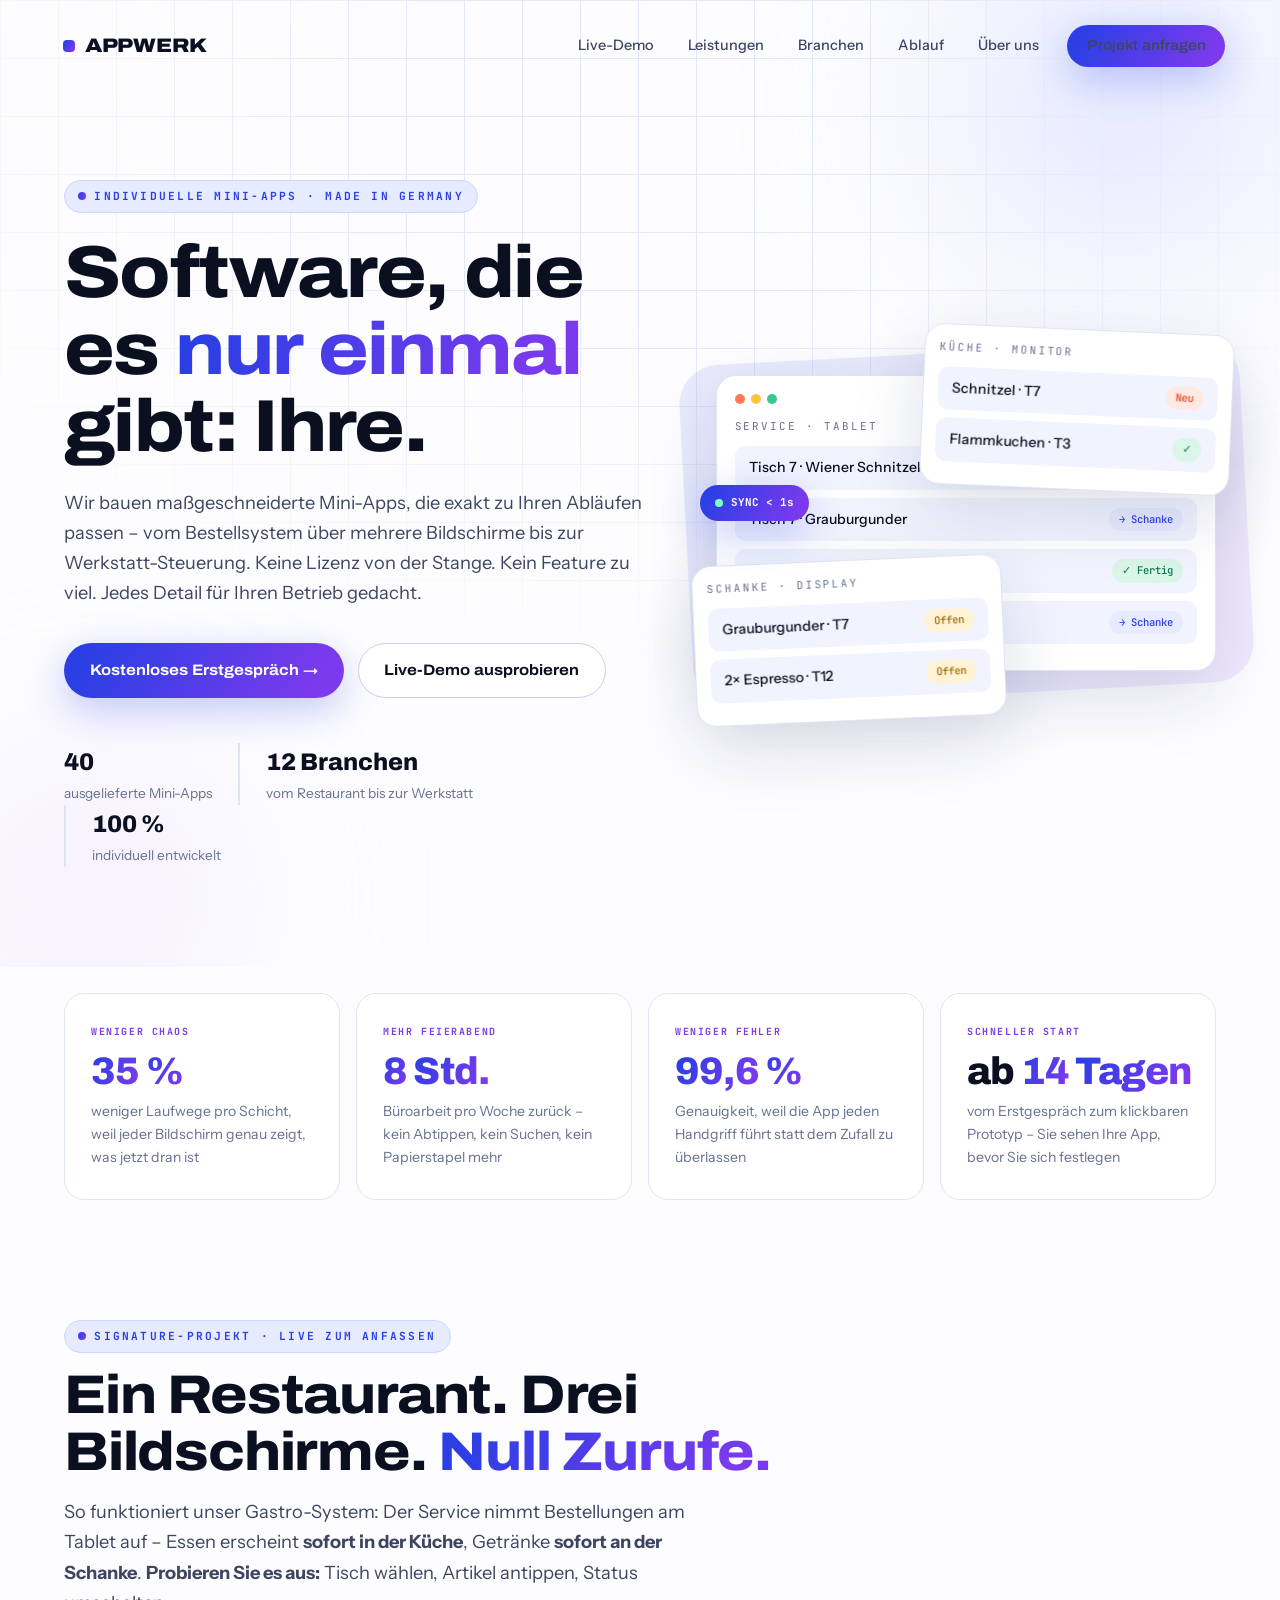
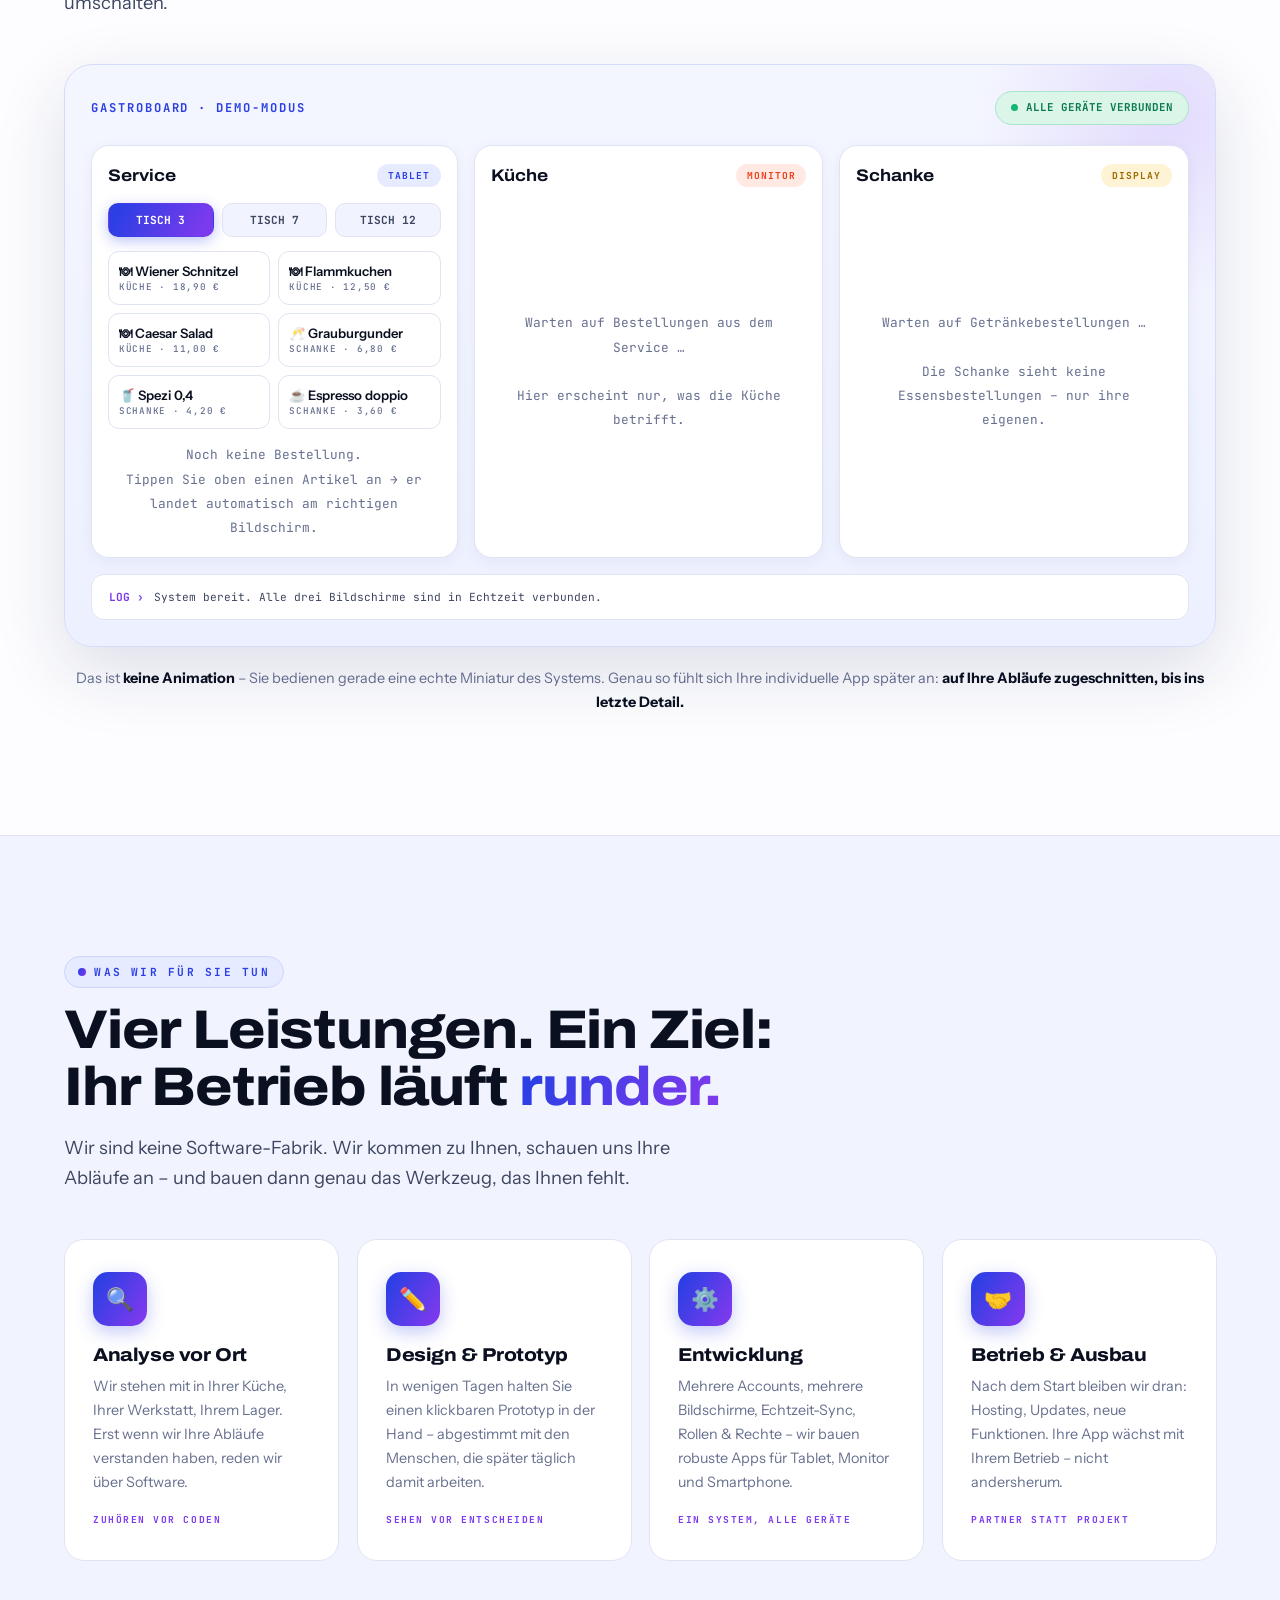
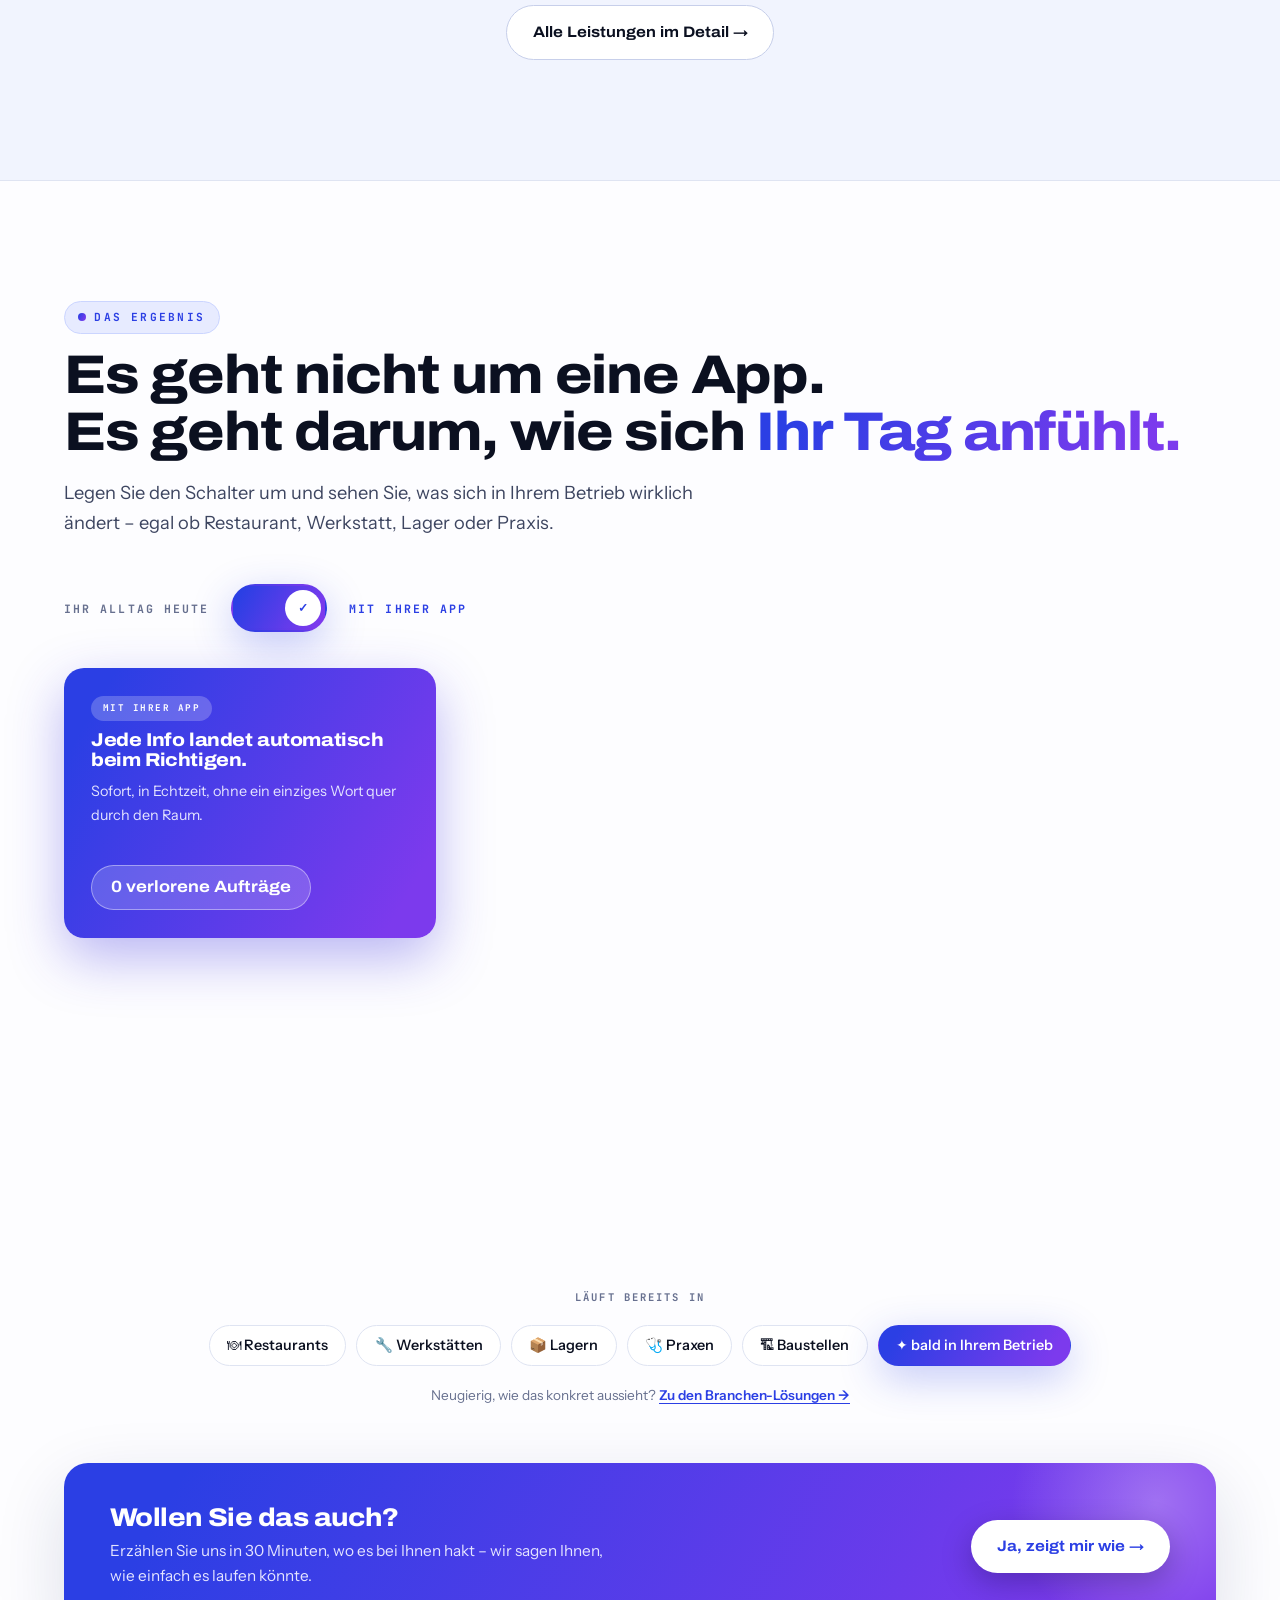
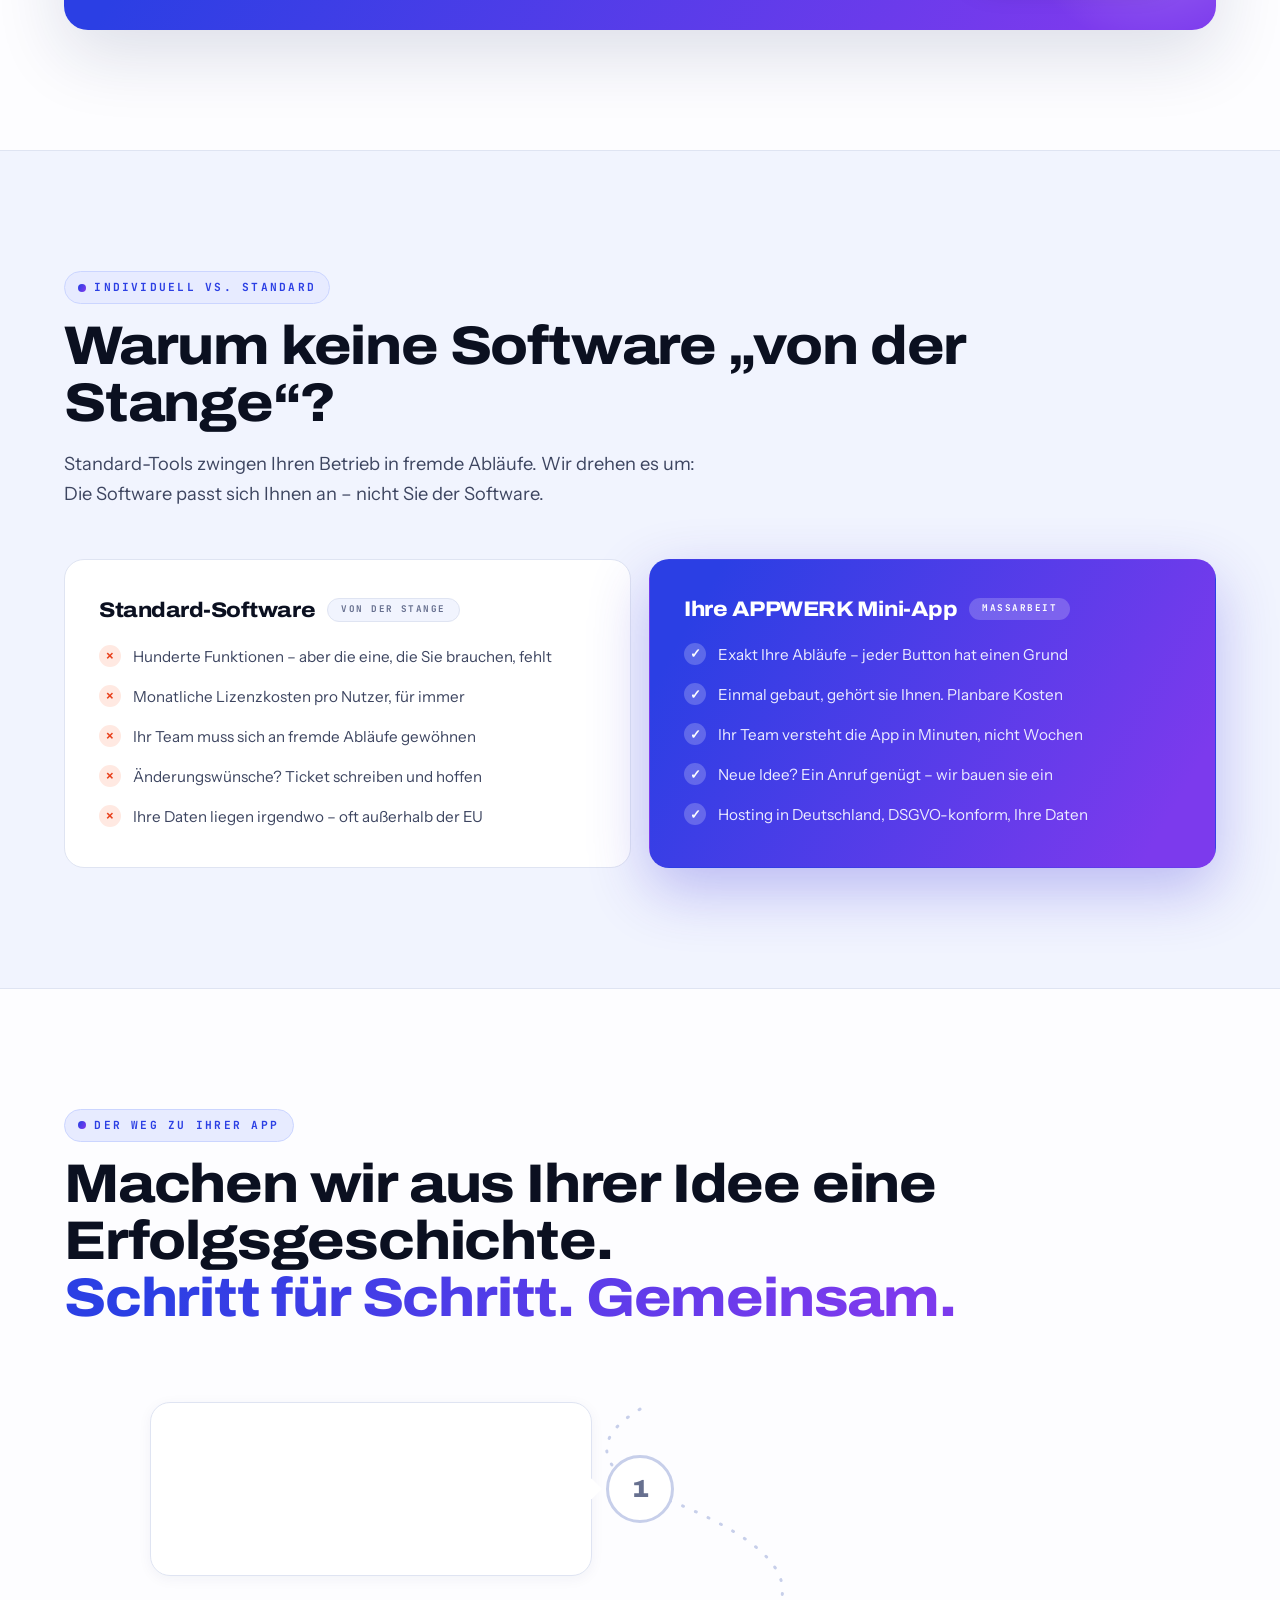
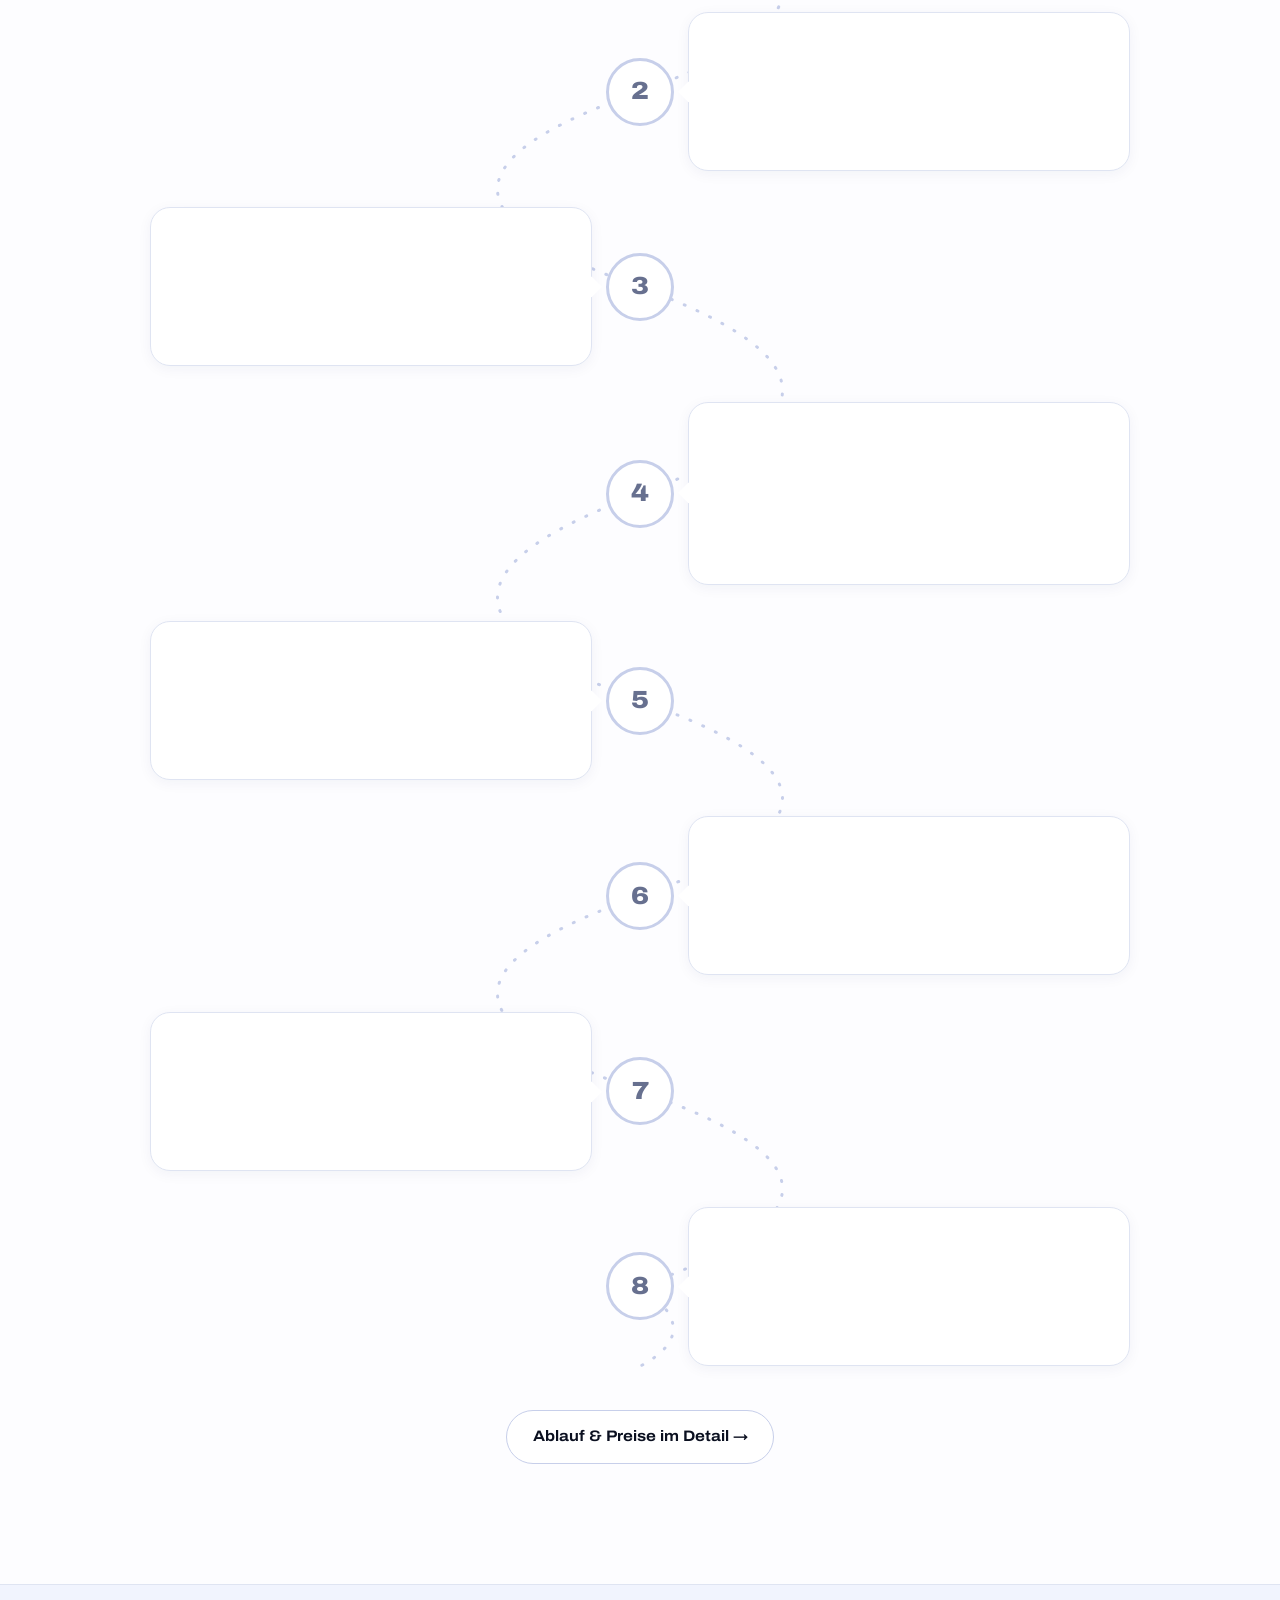
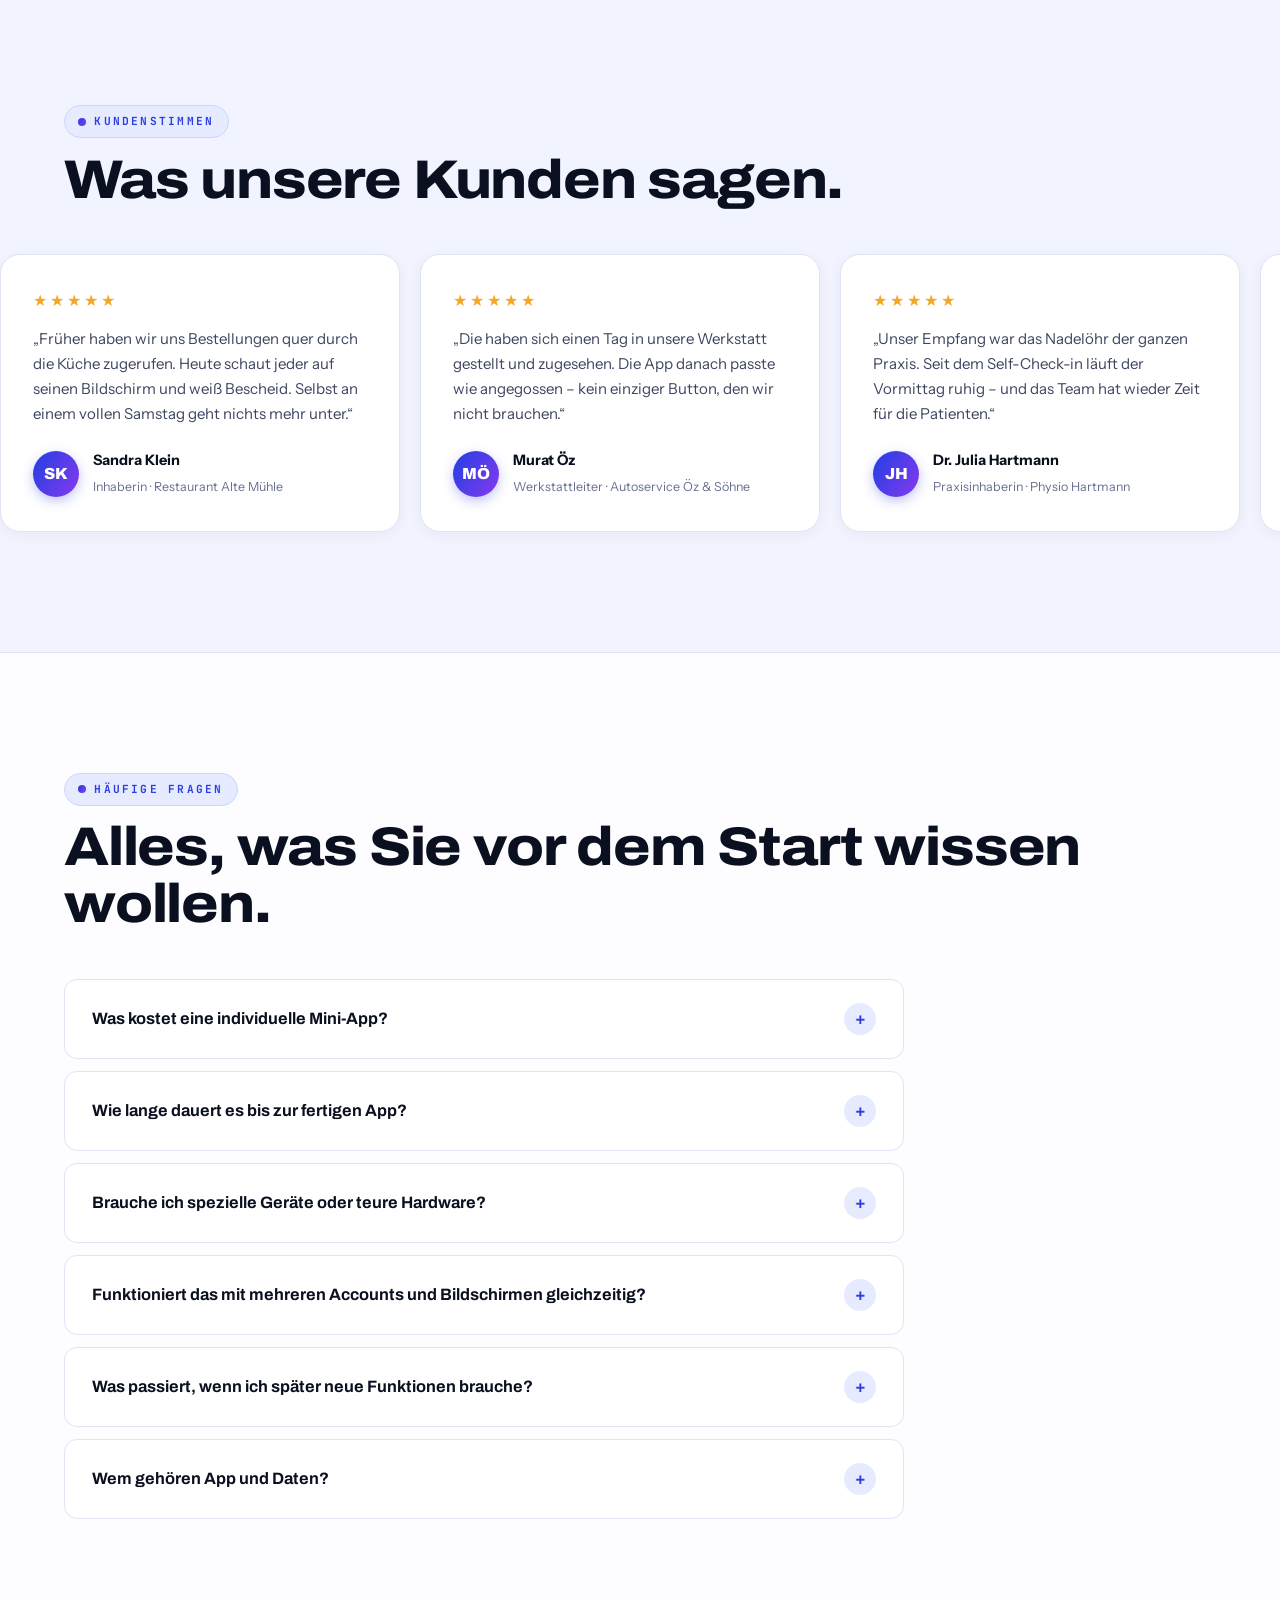
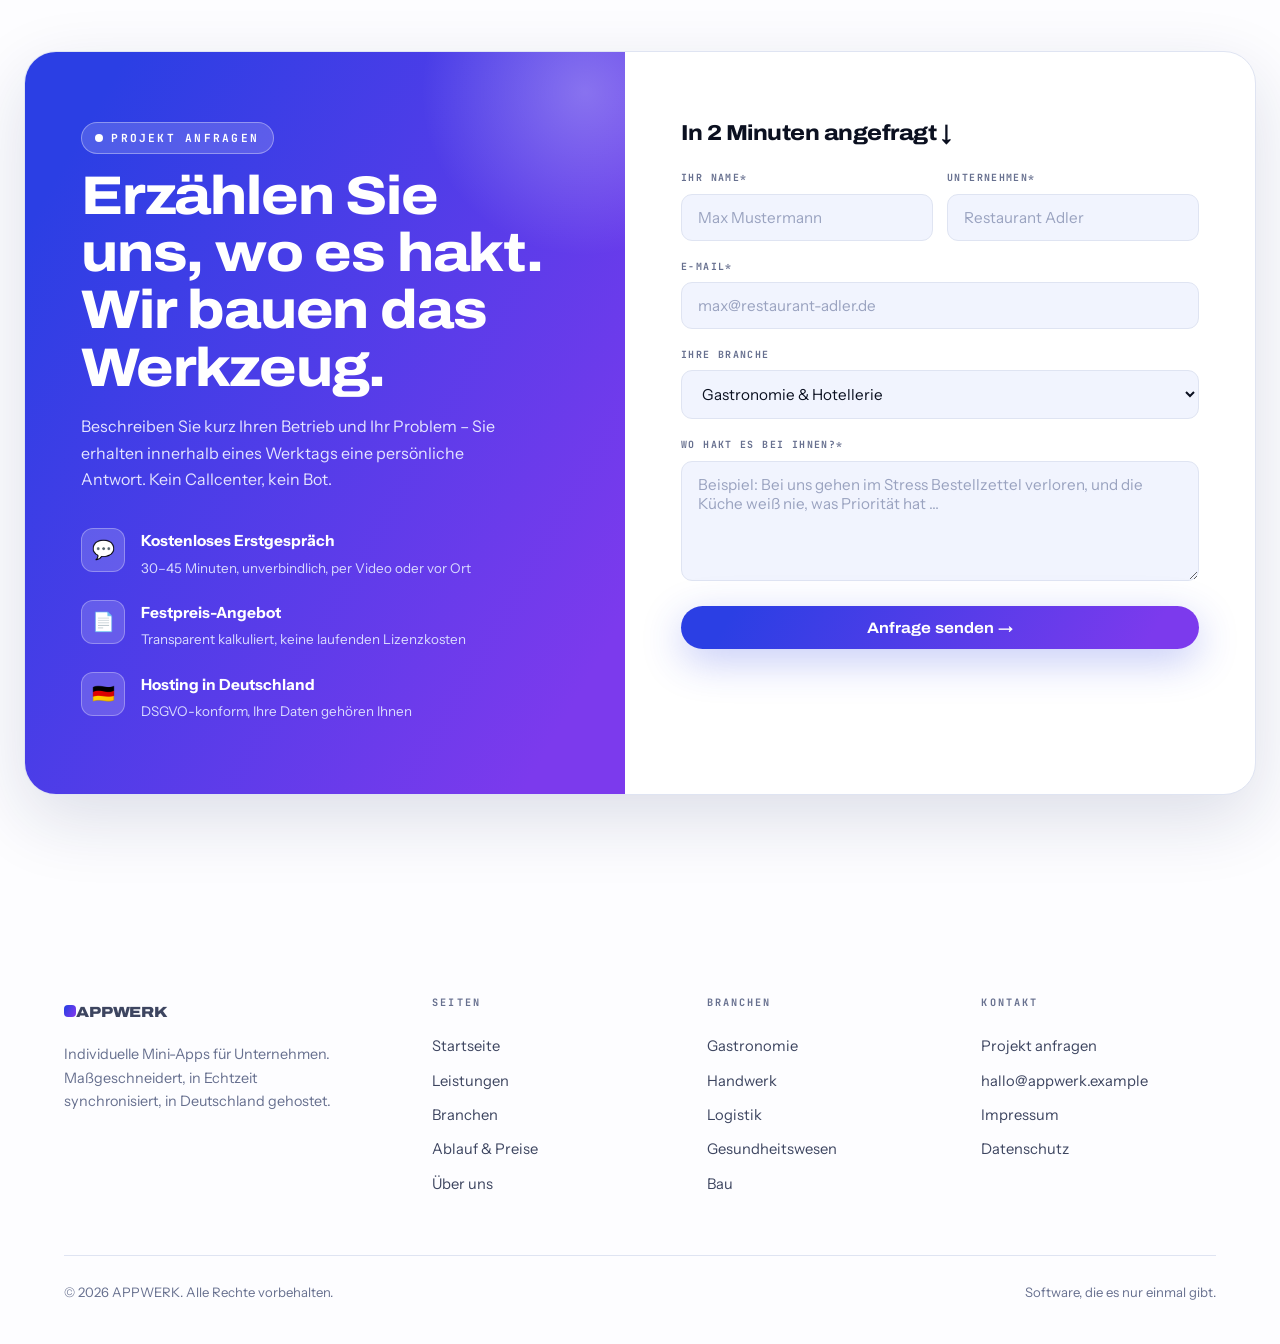
==== index.html @ bf2dd3bb "Add files via upload" ====
<!DOCTYPE html>
<html lang="de">
<head>
<meta charset="UTF-8">
<meta name="viewport" content="width=device-width, initial-scale=1.0">
<title>APPWERK · Individuelle Mini-Apps für Ihr Unternehmen</title>
<meta name="description" content="Wir bauen maßgeschneiderte Mini-Apps für Unternehmen – Bestellsysteme über mehrere Bildschirme, Werkstatt-Steuerung und mehr.">
<meta name="color-scheme" content="light">
<link rel="preconnect" href="https://fonts.googleapis.com">
<link rel="preconnect" href="https://fonts.gstatic.com" crossorigin>
<link href="https://fonts.googleapis.com/css2?family=Archivo:wdth,wght@62..125,300..900&family=Instrument+Sans:wght@400;500;600&family=JetBrains+Mono:wght@400;500;700&display=swap" rel="stylesheet">
<style>
/* ============================================================
   APPWERK · Design System (hell · hoher Kontrast · Kobalt/Violett)
   ============================================================ */
:root{
  --ink:#0B1020;          /* Text */
  --ink-2:#3D4560;        /* Sekundärtext */
  --ink-3:#67708F;        /* Tertiärtext */
  --bg:#FDFDFF;           /* Seitengrund: fast weiß */
  --bg-tint:#F1F4FE;      /* leicht blau getönte Flächen */
  --surface:#FFFFFF;
  --line:#DFE4F2;
  --line-strong:#C7CFEA;
  --cobalt:#2B3FE4;
  --cobalt-dark:#1E2FB8;
  --violet:#7C3AED;
  --grad:linear-gradient(120deg,#2B3FE4 10%,#7C3AED 90%);
  --cobalt-soft:#E7EBFF;
  --violet-soft:#F1E9FF;
  --coral:#E8401C;
  --coral-soft:#FFE9E2;
  --amber:#9A6A00;
  --amber-soft:#FFF3D6;
  --mint:#0B7A4F;
  --mint-soft:#DCF5E9;
  --radius:20px;
  --radius-sm:13px;
  --shadow:0 6px 24px rgba(24,34,90,.08);
  --shadow-lg:0 24px 70px rgba(24,34,90,.14);
  --glow:0 12px 40px rgba(43,63,228,.28);
  --font-display:"Archivo",sans-serif;
  --font-body:"Instrument Sans",sans-serif;
  --font-mono:"JetBrains Mono",monospace;
}
*{margin:0;padding:0;box-sizing:border-box}
html{scroll-behavior:smooth;scroll-padding-top:90px}
body{font-family:var(--font-body);background:var(--bg);color:var(--ink);line-height:1.65;-webkit-font-smoothing:antialiased;overflow-x:hidden}
img{max-width:100%}
a{color:inherit;text-decoration:none}
button{font-family:inherit;cursor:pointer}
::selection{background:var(--cobalt);color:#fff}
::-webkit-scrollbar{width:11px}
::-webkit-scrollbar-track{background:var(--bg-tint)}
::-webkit-scrollbar-thumb{background:linear-gradient(#2B3FE4,#7C3AED);border-radius:99px;border:3px solid var(--bg-tint)}

.wrap{max-width:1200px;margin:0 auto;padding:0 24px}
.section{padding:120px 0}
h1,h2,h3{font-family:var(--font-display);font-stretch:112%;line-height:1.05;letter-spacing:-.022em;font-weight:780}
h2{font-size:clamp(2.1rem,4.6vw,3.4rem);margin:.8rem 0 1.1rem}
.lead{font-size:1.14rem;color:var(--ink-2);max-width:660px}
.grad-text{background:var(--grad);-webkit-background-clip:text;background-clip:text;color:transparent}

.eyebrow{font-family:var(--font-mono);font-size:.7rem;font-weight:700;letter-spacing:.2em;text-transform:uppercase;color:var(--cobalt);display:inline-flex;align-items:center;gap:.7em;background:var(--cobalt-soft);border:1px solid #CBD5FF;padding:.55em 1.2em;border-radius:999px}
.eyebrow::before{content:"";width:8px;height:8px;border-radius:50%;background:var(--grad);display:inline-block}

/* Reveal (nur mit JS aktiv → Inhalt bleibt sonst sichtbar) */
html.js .rv{opacity:0;transform:translateY(28px);transition:opacity .75s ease,transform .75s cubic-bezier(.2,.7,.2,1)}
html.js .rv.in{opacity:1;transform:none}
.rv-d1{transition-delay:.08s}.rv-d2{transition-delay:.16s}.rv-d3{transition-delay:.24s}.rv-d4{transition-delay:.32s}

/* Scroll-Fortschritt oben */
.progress{position:fixed;top:0;left:0;height:4px;width:0;background:var(--grad);z-index:120;border-radius:0 99px 99px 0;box-shadow:0 0 12px rgba(43,63,228,.5)}

/* ============ NAV ============ */
.nav{position:fixed;top:14px;left:0;right:0;z-index:100;pointer-events:none}
.nav-inner{pointer-events:auto;display:flex;align-items:center;justify-content:space-between;height:64px;max-width:1200px;margin:0 auto;padding:0 14px 0 22px;border-radius:999px;transition:background .35s,box-shadow .35s,border-color .35s;border:1px solid transparent}
.nav.scrolled .nav-inner{background:rgba(255,255,255,.88);backdrop-filter:blur(16px);border-color:var(--line);box-shadow:var(--shadow)}
.logo{font-family:var(--font-display);font-stretch:118%;font-weight:860;font-size:1.22rem;letter-spacing:-.01em;display:flex;align-items:center;gap:.5em}
.logo-dot{width:12px;height:12px;background:var(--grad);border-radius:4px;display:inline-block;animation:logopulse 3.2s ease-in-out infinite}
@keyframes logopulse{0%,100%{transform:rotate(0) scale(1)}50%{transform:rotate(135deg) scale(1.12)}}
.nav-links{display:flex;gap:6px;align-items:center}
.nav-links a{font-size:.9rem;font-weight:500;color:var(--ink-2);position:relative;padding:8px 14px;border-radius:999px;transition:color .2s,background .2s}
.nav-links a:hover{color:var(--ink);background:var(--bg-tint)}
.nav-links a.active{color:var(--cobalt);background:var(--cobalt-soft);font-weight:600}
.btn{display:inline-flex;align-items:center;gap:.55em;font-family:var(--font-display);font-stretch:110%;font-weight:680;font-size:.95rem;padding:.9em 1.7em;border-radius:999px;border:none;transition:transform .22s,box-shadow .25s,filter .25s;position:relative;overflow:hidden}
.btn:hover{transform:translateY(-2px)}
.btn:active{transform:translateY(0) scale(.98)}
.btn:focus-visible,a:focus-visible,button:focus-visible{outline:3px solid var(--cobalt);outline-offset:3px}
.btn-primary{background:var(--grad);color:#fff;box-shadow:var(--glow)}
.btn-primary::after{content:"";position:absolute;top:0;left:-80%;width:50%;height:100%;background:linear-gradient(100deg,transparent,rgba(255,255,255,.45),transparent);transform:skewX(-20deg);transition:left .5s}
.btn-primary:hover::after{left:130%}
.btn-primary:hover{filter:brightness(1.06);box-shadow:0 16px 46px rgba(43,63,228,.4)}
.btn-ghost{background:#fff;color:var(--ink);border:1.5px solid var(--line-strong)}
.btn-ghost:hover{border-color:var(--cobalt);color:var(--cobalt)}
.burger{display:none;background:#fff;border:1px solid var(--line);border-radius:999px;flex-direction:column;gap:5px;padding:12px 13px}
.burger span{width:22px;height:2.5px;background:var(--ink);border-radius:2px;transition:.3s}
.mobile-menu{display:none;position:fixed;inset:0;background:rgba(253,253,255,.98);backdrop-filter:blur(10px);z-index:99;padding:110px 28px 40px;flex-direction:column;gap:4px}
.mobile-menu.open{display:flex}
.mobile-menu a{font-family:var(--font-display);font-size:1.6rem;font-weight:750;padding:16px 0;border-bottom:1px solid var(--line);display:flex;justify-content:space-between;align-items:center}
.mobile-menu a::after{content:"→";color:var(--cobalt)}

/* ============ HERO ============ */
.hero{padding:180px 0 100px;position:relative;overflow:hidden}
.hero-mesh{position:absolute;inset:0;pointer-events:none}
.hero-mesh::before,.hero-mesh::after{content:"";position:absolute;border-radius:50%;filter:blur(90px);opacity:.5}
.hero-mesh::before{width:560px;height:560px;top:-180px;right:-120px;background:radial-gradient(circle,#B9C4FF,transparent 65%);animation:drift 16s ease-in-out infinite alternate}
.hero-mesh::after{width:460px;height:460px;bottom:-160px;left:-140px;background:radial-gradient(circle,#E4D4FF,transparent 65%);animation:drift 19s ease-in-out infinite alternate-reverse}
@keyframes drift{from{transform:translate(0,0) scale(1)}to{transform:translate(60px,40px) scale(1.12)}}
.hero-grid-bg{position:absolute;inset:0;background-image:linear-gradient(#E3E8F7 1px,transparent 1px),linear-gradient(90deg,#E3E8F7 1px,transparent 1px);background-size:58px 58px;mask-image:radial-gradient(ellipse 85% 75% at 50% 15%,#000 25%,transparent 72%)}
.hero-inner{position:relative;display:grid;grid-template-columns:1.08fr .92fr;gap:64px;align-items:center}
.hero h1{font-size:clamp(2.7rem,5.8vw,4.6rem);margin:1.3rem 0 1.4rem}
.hero .lead{margin-bottom:2.2rem}
.hero-ctas{display:flex;gap:14px;flex-wrap:wrap;margin-bottom:2.8rem}
.hero-trust{display:flex;flex-wrap:wrap}
.hero-trust div{font-size:.85rem;color:var(--ink-3);padding:0 26px;border-left:2px solid var(--line)}
.hero-trust div:first-child{padding-left:0;border-left:none}
.hero-trust strong{display:block;font-family:var(--font-display);font-size:1.5rem;color:var(--ink);font-weight:820}

/* Hero-Mockup */
.hero-visual{position:relative}
.hero-visual::before{content:"";position:absolute;inset:-8% -6%;background:var(--grad);opacity:.1;border-radius:40px;transform:rotate(-3deg)}
.sync-card{background:#fff;border:1px solid var(--line);border-radius:var(--radius);box-shadow:var(--shadow-lg);padding:18px;position:relative}
.sync-card .bar{display:flex;gap:6px;margin-bottom:14px}
.sync-card .bar i{width:10px;height:10px;border-radius:50%;background:var(--line)}
.sync-card .bar i:first-child{background:#FF7A59}
.sync-card .bar i:nth-child(2){background:#FFC53D}
.sync-card .bar i:nth-child(3){background:#3AC98A}
.sc-title{font-family:var(--font-mono);font-size:.68rem;letter-spacing:.18em;text-transform:uppercase;color:var(--ink-3);margin-bottom:10px}
.sc-row{display:flex;align-items:center;justify-content:space-between;gap:8px;background:var(--bg-tint);border-radius:11px;padding:10px 14px;margin-bottom:8px;font-size:.88rem;font-weight:500;opacity:0;animation:rowin .5s forwards}
.sc-row .tag{font-family:var(--font-mono);font-size:.66rem;padding:3px 10px;border-radius:999px;background:var(--cobalt-soft);color:var(--cobalt);white-space:nowrap}
.sc-row .tag.warm{background:var(--amber-soft);color:var(--amber)}
.sc-row .tag.done{background:var(--mint-soft);color:var(--mint)}
.sc-row .tag.hot{background:var(--coral-soft);color:var(--coral)}
@keyframes rowin{from{opacity:0;transform:translateX(-14px)}to{opacity:1;transform:none}}
.sync-card.small{position:absolute;width:62%;padding:14px;z-index:2}
.sync-card.kitchen{top:-46px;right:-16px;transform:rotate(2.5deg)}
.sync-card.bar-c{bottom:-50px;left:-22px;transform:rotate(-2.5deg)}
.sync-badge{position:absolute;top:37%;left:-16px;background:var(--grad);color:#fff;font-family:var(--font-mono);font-size:.68rem;font-weight:700;padding:9px 15px;border-radius:999px;box-shadow:var(--glow);display:flex;align-items:center;gap:8px;z-index:3}
.sync-badge .dot{width:8px;height:8px;border-radius:50%;background:#7CFFC0;animation:blink 1.4s infinite}
@keyframes blink{0%,100%{opacity:1}50%{opacity:.25}}
.float{animation:float 7s ease-in-out infinite}
@keyframes float{0%,100%{transform:translateY(0)}50%{transform:translateY(-12px)}}
.sync-card.kitchen.float{animation-name:floatr1}
@keyframes floatr1{0%,100%{transform:rotate(2.5deg) translateY(0)}50%{transform:rotate(2.5deg) translateY(-12px)}}
.sync-card.bar-c.float{animation-name:floatr2}
@keyframes floatr2{0%,100%{transform:rotate(-2.5deg) translateY(0)}50%{transform:rotate(-2.5deg) translateY(-12px)}}

/* ============ KPI ============ */
.kpis{padding:26px 0 0}
.kpi-grid{display:grid;grid-template-columns:repeat(4,1fr);gap:16px;perspective:1100px}
.kpi{background:#fff;border:1px solid var(--line);border-radius:var(--radius);padding:30px 26px;transition:box-shadow .3s,border-color .3s;position:relative;overflow:hidden;transform-style:preserve-3d;will-change:transform}
.kpi::before{content:"";position:absolute;top:0;left:0;right:0;height:4px;background:var(--grad);transform:scaleX(0);transform-origin:left;transition:transform .4s}
.kpi:hover{box-shadow:var(--shadow-lg);border-color:#B9C4FF}
.kpi:hover::before{transform:scaleX(1)}
.kpi b{font-family:var(--font-display);font-size:2.4rem;font-weight:830;letter-spacing:-.02em;display:block;line-height:1}
.kpi b span{background:var(--grad);-webkit-background-clip:text;background-clip:text;color:transparent}
.kpi p{font-size:.88rem;color:var(--ink-3);margin-top:9px}
.kpi small{font-family:var(--font-mono);font-size:.62rem;font-weight:700;letter-spacing:.16em;text-transform:uppercase;color:var(--violet);display:block;margin-bottom:12px}

/* ============ LIVE-DEMO (hell & glasklar) ============ */
.demo-head{max-width:740px;margin-bottom:46px}
.demo-shell{background:linear-gradient(180deg,#F4F6FF,#EDF0FF);border:1px solid #D5DCFA;border-radius:28px;padding:26px;box-shadow:var(--shadow-lg);position:relative;overflow:hidden}
.demo-shell::before{content:"";position:absolute;top:-140px;right:-140px;width:380px;height:380px;background:radial-gradient(circle,rgba(124,58,237,.14),transparent 70%);pointer-events:none}
.demo-topbar{display:flex;align-items:center;justify-content:space-between;margin-bottom:20px;position:relative;z-index:2;flex-wrap:wrap;gap:10px}
.demo-topbar .name{font-family:var(--font-mono);color:var(--cobalt);font-weight:700;font-size:.76rem;letter-spacing:.16em}
.demo-live{display:flex;align-items:center;gap:8px;font-family:var(--font-mono);font-size:.68rem;font-weight:700;color:var(--mint);background:var(--mint-soft);border:1px solid #A9E5C9;padding:7px 15px;border-radius:999px}
.demo-live .dot{width:7px;height:7px;border-radius:50%;background:#12B573;animation:blink 1.4s infinite}
.demo-grid{display:grid;grid-template-columns:1.05fr 1fr 1fr;gap:16px;position:relative;z-index:2}
.panel{background:#fff;border:1px solid var(--line);border-radius:18px;padding:16px;min-height:400px;display:flex;flex-direction:column;position:relative;transition:box-shadow .3s,border-color .3s;box-shadow:0 3px 14px rgba(24,34,90,.05)}
.panel.pulse{border-color:var(--cobalt);box-shadow:0 0 0 4px rgba(43,63,228,.18),var(--shadow)}
.panel-h{display:flex;align-items:center;justify-content:space-between;margin-bottom:14px}
.panel-h b{font-family:var(--font-display);font-stretch:112%;font-size:1.05rem}
.panel-h .chip{font-family:var(--font-mono);font-size:.6rem;font-weight:700;letter-spacing:.1em;padding:4px 11px;border-radius:999px}
.chip-k{background:var(--coral-soft);color:var(--coral)}
.chip-b{background:var(--amber-soft);color:var(--amber)}
.chip-s{background:var(--cobalt-soft);color:var(--cobalt)}
.table-select{display:flex;gap:8px;margin-bottom:14px}
.table-btn{flex:1;background:var(--bg-tint);border:1.5px solid var(--line);color:var(--ink-2);font-family:var(--font-mono);font-size:.7rem;font-weight:700;padding:9px 4px;border-radius:10px;transition:.2s}
.table-btn:hover{border-color:var(--cobalt);color:var(--cobalt)}
.table-btn.active{background:var(--grad);border-color:transparent;color:#fff;box-shadow:0 4px 14px rgba(43,63,228,.3)}
.item-grid{display:grid;grid-template-columns:1fr 1fr;gap:8px;margin-bottom:14px}
.item-btn{background:#fff;border:1.5px solid var(--line);color:var(--ink);font-size:.82rem;font-weight:600;padding:11px 10px;border-radius:11px;display:flex;flex-direction:column;gap:2px;align-items:flex-start;transition:.18s;text-align:left}
.item-btn small{font-family:var(--font-mono);font-size:.58rem;font-weight:500;color:var(--ink-3);letter-spacing:.08em}
.item-btn:hover{border-color:var(--cobalt);transform:translateY(-2px);box-shadow:0 6px 16px rgba(43,63,228,.14);background:#FBFCFF}
.item-btn:active{transform:scale(.96)}
.order-list{flex:1;overflow-y:auto;display:flex;flex-direction:column;gap:8px;scrollbar-width:thin;scrollbar-color:var(--line) transparent}
.order-empty{color:var(--ink-3);font-size:.8rem;text-align:center;margin:auto;font-family:var(--font-mono);line-height:1.9;padding:0 12px}
.order-card{background:var(--bg-tint);border:1px solid var(--line);border-radius:12px;padding:10px 13px;animation:cardin .45s cubic-bezier(.2,.9,.3,1.3);display:flex;align-items:center;justify-content:space-between;gap:8px}
@keyframes cardin{from{opacity:0;transform:translateY(14px) scale(.92)}to{opacity:1;transform:none}}
.order-card .info{min-width:0}
.order-card .info b{font-size:.84rem;font-weight:650;display:block}
.order-card .info span{font-family:var(--font-mono);font-size:.6rem;color:var(--ink-3)}
.status-btn{border:none;font-family:var(--font-mono);font-size:.6rem;font-weight:700;padding:7px 12px;border-radius:999px;white-space:nowrap;transition:.2s}
.st-new{background:var(--coral-soft);color:var(--coral)}
.st-work{background:var(--amber-soft);color:var(--amber)}
.st-done{background:var(--mint-soft);color:var(--mint);cursor:default}
.status-btn:not(.st-done):hover{filter:brightness(.94);transform:scale(1.05)}
.svc-status{font-family:var(--font-mono);font-size:.58rem;font-weight:700;padding:6px 11px;border-radius:999px;white-space:nowrap}
.demo-log{margin-top:16px;background:#fff;border:1px solid var(--line);border-radius:13px;padding:13px 17px;font-family:var(--font-mono);font-size:.7rem;color:var(--ink-2);display:flex;align-items:center;gap:10px;position:relative;z-index:2;min-height:46px}
.demo-log .lbl{color:var(--violet);font-weight:700;flex-shrink:0}
.demo-log .msg{white-space:nowrap;overflow:hidden;text-overflow:ellipsis}
.demo-note{margin-top:20px;font-size:.9rem;color:var(--ink-3);text-align:center}
.demo-note b{color:var(--ink)}

/* ============ LEISTUNGEN ============ */
.services{background:var(--bg-tint);border-top:1px solid var(--line);border-bottom:1px solid var(--line)}
.svc-grid{display:grid;grid-template-columns:repeat(4,1fr);gap:18px;margin-top:46px;perspective:1100px}
.svc{border:1px solid var(--line);border-radius:var(--radius);padding:32px 28px;position:relative;overflow:hidden;transition:box-shadow .3s,border-color .3s;background:#fff;transform-style:preserve-3d;will-change:transform}
.svc:hover{box-shadow:var(--shadow-lg);border-color:#B9C4FF}
.svc::before{content:"";position:absolute;top:0;left:0;right:0;height:4px;background:var(--grad);transform:scaleX(0);transform-origin:left;transition:transform .4s}
.svc:hover::before{transform:scaleX(1)}
.svc .ico{width:54px;height:54px;border-radius:15px;background:var(--grad);display:grid;place-items:center;margin-bottom:20px;font-size:1.4rem;box-shadow:0 6px 18px rgba(43,63,228,.28)}
.svc h3{font-size:1.16rem;margin-bottom:10px}
.svc p{font-size:.9rem;color:var(--ink-3)}
.svc .tagline{font-family:var(--font-mono);font-size:.6rem;font-weight:700;letter-spacing:.16em;text-transform:uppercase;color:var(--violet);display:block;margin-top:18px}

/* ============ ERGEBNIS · Vorher/Nachher ============ */
.ba-switch-row{display:flex;align-items:center;gap:22px;margin:46px 0 36px;flex-wrap:wrap}
.ba-label{font-family:var(--font-mono);font-size:.72rem;font-weight:700;letter-spacing:.18em;color:var(--ink-3);transition:color .3s}
.ba-label.on{color:var(--cobalt)}
.ba-switch{position:relative;width:96px;height:48px;border-radius:999px;border:2px solid var(--line-strong);background:#fff;transition:background .35s,border-color .35s,box-shadow .35s;flex-shrink:0}
.ba-switch:hover{border-color:var(--cobalt)}
.ba-switch[aria-checked="true"]{background:var(--grad);border-color:transparent;box-shadow:var(--glow)}
.ba-knob{position:absolute;top:4px;left:4px;width:36px;height:36px;border-radius:50%;background:var(--ink);transition:transform .45s cubic-bezier(.3,1.4,.4,1),background .35s;display:grid;place-items:center}
.ba-knob::after{content:"✕";color:#fff;font-size:.75rem;font-family:var(--font-mono);transition:.3s}
.ba-switch[aria-checked="true"] .ba-knob{transform:translateX(48px);background:#fff}
.ba-switch[aria-checked="true"] .ba-knob::after{content:"✓";color:var(--cobalt);font-weight:700}
.ba-hint{animation:nudge 2.4s ease-in-out infinite}
@keyframes nudge{0%,100%{transform:scale(1)}50%{transform:scale(1.07)}}
.ba-grid{display:grid;grid-template-columns:repeat(3,1fr);gap:18px}
.ba-card{perspective:1400px;min-height:270px;cursor:pointer;outline:none}
.ba-inner{position:relative;width:100%;height:100%;min-height:270px;transform-style:preserve-3d;transition:transform .7s cubic-bezier(.35,.9,.3,1)}
.ba-card.flipped .ba-inner{transform:rotateY(180deg)}
.ba-card:focus-visible .ba-inner{outline:3px solid var(--cobalt);outline-offset:3px;border-radius:var(--radius)}
.ba-face{position:absolute;inset:0;backface-visibility:hidden;-webkit-backface-visibility:hidden;border-radius:var(--radius);padding:28px 27px;display:flex;flex-direction:column;gap:10px}
.ba-front{background:#fff;border:1px solid var(--line);box-shadow:0 3px 16px rgba(24,34,90,.05)}
.ba-front h3{font-size:1.16rem}
.ba-front p{font-size:.9rem;color:var(--ink-3)}
.ba-front .ba-tag{color:var(--coral);background:var(--coral-soft)}
.ba-card:hover .ba-front{border-color:#F0B9A8}
.ba-back{background:var(--grad);color:#fff;transform:rotateY(180deg);box-shadow:0 20px 54px rgba(60,50,220,.35)}
.ba-back h3{font-size:1.16rem;color:#fff}
.ba-back p{font-size:.9rem;color:#E4E4FF}
.ba-back b{margin-top:auto;font-family:var(--font-display);font-stretch:112%;font-size:1.02rem;background:rgba(255,255,255,.18);border:1px solid rgba(255,255,255,.4);border-radius:999px;padding:.5em 1.15em;align-self:flex-start}
.ba-back .ba-tag{color:#fff;background:rgba(255,255,255,.22)}
.ba-tag{font-family:var(--font-mono);font-size:.58rem;font-weight:700;letter-spacing:.16em;padding:5px 12px;border-radius:999px;align-self:flex-start}
.ba-branches{margin-top:56px;text-align:center}
.ba-branches>span{font-family:var(--font-mono);font-size:.66rem;font-weight:700;letter-spacing:.2em;text-transform:uppercase;color:var(--ink-3)}
.ba-chip-row{display:flex;gap:10px;flex-wrap:wrap;justify-content:center;margin-top:16px}
.ba-chip-row i{font-style:normal;font-size:.9rem;font-weight:550;background:#fff;border:1px solid var(--line);border-radius:999px;padding:.55em 1.2em;transition:transform .2s,border-color .2s,box-shadow .2s}
.ba-chip-row i:hover{transform:translateY(-3px);border-color:var(--cobalt);box-shadow:var(--shadow)}
.ba-you{background:var(--grad) !important;color:#fff;border-color:transparent !important;box-shadow:var(--glow)}
.ba-cta{margin-top:56px;background:var(--grad);color:#fff;border-radius:24px;padding:42px 46px;display:flex;align-items:center;justify-content:space-between;gap:26px;flex-wrap:wrap;position:relative;overflow:hidden;box-shadow:var(--shadow-lg)}
.ba-cta::before{content:"";position:absolute;top:-110px;right:-90px;width:300px;height:300px;background:radial-gradient(circle,rgba(255,255,255,.28),transparent 68%)}
.ba-cta h3{font-size:1.6rem;margin-bottom:6px;position:relative;color:#fff}
.ba-cta p{color:#E4E4FF;font-size:.96rem;max-width:520px;position:relative}
.ba-cta .btn{position:relative;flex-shrink:0;background:#fff;color:var(--cobalt);box-shadow:0 10px 30px rgba(0,0,30,.25)}
.ba-cta .btn:hover{filter:none;transform:translateY(-2px) scale(1.02)}

/* ============ WARUM (hell) ============ */
.why{background:var(--bg-tint);border-top:1px solid var(--line);border-bottom:1px solid var(--line)}
.compare{display:grid;grid-template-columns:1fr 1fr;gap:18px;margin-top:50px}
.cmp{border-radius:var(--radius);padding:38px 34px;border:1px solid var(--line)}
.cmp.std{background:#fff}
.cmp.us{background:var(--grad);border-color:transparent;box-shadow:0 22px 60px rgba(60,50,220,.3);color:#fff}
.cmp h3{font-size:1.32rem;margin-bottom:22px;display:flex;align-items:center;gap:12px;flex-wrap:wrap}
.cmp.us h3{color:#fff}
.cmp ul{list-style:none;display:flex;flex-direction:column;gap:15px}
.cmp li{display:flex;gap:12px;font-size:.95rem;color:var(--ink-2);align-items:flex-start}
.cmp.us li{color:#EDEDFF}
.cmp li::before{content:"✕";font-family:var(--font-mono);font-weight:700;font-size:.8rem;color:var(--coral);background:var(--coral-soft);width:22px;height:22px;border-radius:50%;display:grid;place-items:center;flex-shrink:0;margin-top:1px}
.cmp.us li::before{content:"✓";color:#fff;background:rgba(255,255,255,.22)}
.cmp .badge{font-family:var(--font-mono);font-size:.58rem;font-weight:700;letter-spacing:.16em;text-transform:uppercase;padding:6px 13px;border-radius:999px}
.cmp.std .badge{background:var(--bg-tint);color:var(--ink-3);border:1px solid var(--line)}
.cmp.us .badge{background:rgba(255,255,255,.2);color:#fff}

/* ============ PROZESS · Schlangenpfad ============ */
.steps{position:relative;max-width:980px;margin:76px auto 0}
.steps-svg{position:absolute;inset:0;width:100%;height:100%;pointer-events:none;overflow:visible;z-index:0}
#stepsBase{fill:none;stroke:var(--line-strong);stroke-width:3;stroke-linecap:round;stroke-dasharray:1 13}
#stepsProg{fill:none;stroke:url(#stepsGradient);stroke-width:4;stroke-linecap:round;filter:drop-shadow(0 0 8px rgba(43,63,228,.45))}
.step{display:grid;grid-template-columns:1fr 96px 1fr;align-items:center;margin-bottom:36px;position:relative;perspective:1100px}
.step-num{display:grid;place-items:center;position:relative;z-index:2}
.step-num span{position:relative;width:68px;height:68px;border-radius:50%;background:#fff;border:3px solid var(--line-strong);display:grid;place-items:center;font-family:var(--font-display);font-stretch:112%;font-weight:860;font-size:1.55rem;color:var(--ink-3);transition:background .35s,border-color .35s,color .35s,transform .35s,box-shadow .35s}
.step-num span::after{content:"";position:absolute;inset:-9px;border-radius:50%;border:2px dashed var(--cobalt);opacity:0;transform:scale(.7);transition:opacity .35s,transform .5s}
.step:hover .step-num span{transform:scale(1.12) rotate(-8deg);border-color:var(--cobalt);color:var(--cobalt)}
.step:hover .step-num span::after{opacity:1;transform:scale(1);animation:ringspin 7s linear infinite}
@keyframes ringspin{to{transform:scale(1) rotate(360deg)}}
.step.done .step-num span{background:var(--grad);border-color:transparent;color:#fff;transform:scale(1.08);box-shadow:var(--glow)}
.step-card{background:#fff;border:1px solid var(--line);border-radius:var(--radius);padding:29px 31px;transition:box-shadow .3s,border-color .3s;position:relative;z-index:1;transform-style:preserve-3d;will-change:transform;box-shadow:0 3px 14px rgba(24,34,90,.05)}
.step-card::after{content:"";position:absolute;top:50%;width:14px;height:14px;background:#fff;border:1px solid var(--line);transform:translateY(-50%) rotate(45deg)}
.step.s-left .step-card::after{right:-8px;border-left:none;border-bottom:none}
.step.s-right .step-card::after{left:-8px;border-right:none;border-top:none}
.step-card:hover{box-shadow:0 18px 48px rgba(43,63,228,.16);border-color:#B9C4FF}
.step.done .step-card{border-color:#B9C4FF}
.step-card h3{font-size:1.18rem;margin-bottom:8px}
.step-card p{font-size:.9rem;color:var(--ink-3)}
.step-cta{display:inline-flex;align-items:center;gap:.4em;margin-top:16px;font-family:var(--font-mono);font-size:.68rem;letter-spacing:.14em;text-transform:uppercase;color:var(--cobalt);font-weight:700;border-bottom:2px solid var(--cobalt);padding-bottom:3px;transition:gap .2s}
.step-cta:hover{gap:.85em}
.step.s-left .step-card{text-align:right}
.step.s-left .step-card p{margin-left:auto}

/* ============ TESTIMONIALS ============ */
.testi{background:var(--bg-tint);border-top:1px solid var(--line);border-bottom:1px solid var(--line);overflow:hidden}
.testi-track{display:flex;gap:20px;margin-top:46px;animation:marquee 44s linear infinite;width:max-content}
.testi:hover .testi-track{animation-play-state:paused}
@keyframes marquee{from{transform:translateX(0)}to{transform:translateX(-50%)}}
.t-card{width:400px;flex-shrink:0;background:#fff;border:1px solid var(--line);border-radius:var(--radius);padding:32px;transform-style:preserve-3d;will-change:transform;transition:box-shadow .3s,border-color .3s;box-shadow:0 3px 14px rgba(24,34,90,.05)}
.t-card:hover{box-shadow:var(--shadow-lg);border-color:#B9C4FF}
.t-card .stars{color:#F5A623;letter-spacing:3px;margin-bottom:14px}
.t-card p{font-size:.94rem;color:var(--ink-2);margin-bottom:22px}
.t-card .who{display:flex;align-items:center;gap:14px}
.t-card .av{width:46px;height:46px;border-radius:50%;background:var(--grad);color:#fff;display:grid;place-items:center;font-family:var(--font-display);font-weight:830;box-shadow:0 4px 12px rgba(43,63,228,.3)}
.t-card .who b{display:block;font-size:.9rem}
.t-card .who span{font-size:.78rem;color:var(--ink-3)}

/* ============ FAQ ============ */
.faq-list{margin-top:46px;max-width:840px}
.faq{background:#fff;border:1px solid var(--line);border-radius:var(--radius-sm);margin-bottom:12px;overflow:hidden;transition:box-shadow .25s,border-color .25s}
.faq[open]{box-shadow:var(--shadow);border-color:#B9C4FF}
.faq summary{list-style:none;display:flex;justify-content:space-between;align-items:center;gap:16px;padding:23px 27px;font-family:var(--font-display);font-weight:680;font-size:1.03rem;cursor:pointer}
.faq summary::-webkit-details-marker{display:none}
.faq summary .pl{width:32px;height:32px;border-radius:50%;background:var(--cobalt-soft);color:var(--cobalt);display:grid;place-items:center;flex-shrink:0;font-weight:800;transition:transform .3s,background .3s,color .3s}
.faq[open] summary .pl{transform:rotate(45deg);background:var(--grad);color:#fff}
.faq .a{padding:0 27px 25px;color:var(--ink-2);font-size:.95rem;max-width:700px}

/* ============ KONTAKT (hell & lesbar) ============ */
.contact-card{background:#fff;border:1px solid var(--line);border-radius:32px;margin:0 24px;overflow:hidden;box-shadow:var(--shadow-lg)}
.contact-inner{display:grid;grid-template-columns:1fr 1.05fr}
.contact-info{background:var(--grad);color:#fff;padding:70px 56px;position:relative;overflow:hidden}
.contact-info::before{content:"";position:absolute;top:-130px;right:-130px;width:340px;height:340px;background:radial-gradient(circle,rgba(255,255,255,.28),transparent 68%)}
.contact-info .eyebrow{background:rgba(255,255,255,.16);border-color:rgba(255,255,255,.35);color:#fff}
.contact-info .eyebrow::before{background:#fff}
.contact-info h2{color:#fff;position:relative}
.contact-info>p{color:#E4E4FF;position:relative;max-width:440px}
.contact-points{margin-top:36px;display:flex;flex-direction:column;gap:20px;position:relative}
.cp{display:flex;gap:16px;align-items:flex-start}
.cp .i{width:44px;height:44px;border-radius:12px;background:rgba(255,255,255,.16);border:1px solid rgba(255,255,255,.3);display:grid;place-items:center;flex-shrink:0;font-size:1.15rem}
.cp b{display:block;font-size:.96rem}
.cp span{font-size:.84rem;color:#D9DBFF}
.form{padding:70px 56px}
.form h3{font-size:1.35rem;margin-bottom:26px}
.f-row{display:grid;grid-template-columns:1fr 1fr;gap:14px}
.form label{display:block;font-family:var(--font-mono);font-size:.62rem;font-weight:700;letter-spacing:.14em;text-transform:uppercase;color:var(--ink-3);margin:0 0 7px}
.form input,.form select,.form textarea{width:100%;background:var(--bg-tint);border:1.5px solid var(--line);border-radius:11px;color:var(--ink);font-family:var(--font-body);font-size:.95rem;padding:13px 16px;margin-bottom:18px;transition:border-color .2s,background .2s,box-shadow .2s}
.form input:focus,.form select:focus,.form textarea:focus{outline:none;border-color:var(--cobalt);background:#fff;box-shadow:0 0 0 4px rgba(43,63,228,.12)}
.form input::placeholder,.form textarea::placeholder{color:#9AA3C0}
.form textarea{resize:vertical;min-height:120px}
.form .btn{width:100%;justify-content:center}
.form-ok{display:none;text-align:center;padding:80px 30px}
.form-ok .big{font-size:3.2rem;margin-bottom:16px}
.form-ok h3{font-size:1.55rem;margin-bottom:10px}
.form-ok p{color:var(--ink-3)}

/* ============ FOOTER ============ */
footer{padding:80px 0 40px}
.foot-grid{display:grid;grid-template-columns:1.4fr 1fr 1fr 1fr;gap:40px;margin-bottom:54px}
.foot-grid h4{font-family:var(--font-mono);font-size:.64rem;font-weight:700;letter-spacing:.2em;text-transform:uppercase;color:var(--ink-3);margin-bottom:18px}
.foot-grid a{display:block;font-size:.92rem;color:var(--ink-2);padding:5px 0;transition:color .2s,transform .2s}
.foot-grid a:hover{color:var(--cobalt);transform:translateX(3px)}
.foot-brand p{font-size:.9rem;color:var(--ink-3);margin-top:14px;max-width:290px}
.foot-bottom{border-top:1px solid var(--line);padding-top:26px;display:flex;justify-content:space-between;flex-wrap:wrap;gap:12px;font-size:.82rem;color:var(--ink-3)}

/* ============ RESPONSIVE ============ */
@media(max-width:1000px){
  .hero-inner{grid-template-columns:1fr;gap:100px}
  .hero-visual{max-width:520px;margin:0 auto}
  .kpi-grid{grid-template-columns:repeat(2,1fr)}
  .svc-grid{grid-template-columns:repeat(2,1fr)}
  .demo-grid{grid-template-columns:1fr}
  .panel{min-height:auto}
  .ba-grid{grid-template-columns:1fr 1fr}
  .compare{grid-template-columns:1fr}
  .contact-inner{grid-template-columns:1fr}
  .contact-info,.form{padding:52px 36px}
  .foot-grid{grid-template-columns:1fr 1fr}
}
@media(max-width:640px){
  .nav{top:10px}
  .nav-links{display:none}
  .burger{display:flex}
  .section{padding:84px 0}
  .hero{padding:140px 0 76px}
  .hero-trust div{padding:0 16px}
  .kpi-grid{grid-template-columns:1fr 1fr}
  .svc-grid{grid-template-columns:1fr}
  .steps-svg{left:0}
  .step{grid-template-columns:56px 1fr;margin-bottom:22px}
  .step-spacer{display:none}
  .step-num{grid-column:1;grid-row:1}
  .step-num span{width:46px;height:46px;font-size:1.1rem;border-width:2.5px}
  .step-card{grid-column:2;grid-row:1;text-align:left !important;padding:22px}
  .step.s-left .step-card p{margin-left:0}
  .step.s-left .step-card::after{right:auto;left:-8px;border:1px solid var(--line);border-right:none;border-top:none;background:#fff}
  .ba-grid{grid-template-columns:1fr}
  .ba-cta{padding:32px 26px}
  .t-card{width:320px}
  .contact-card{margin:0 12px}
  .contact-info,.form{padding:44px 26px}
  .f-row{grid-template-columns:1fr}
}
@media(prefers-reduced-motion:reduce){
  *,*::before,*::after{animation-duration:.01ms !important;animation-iteration-count:1 !important;transition-duration:.01ms !important}
  html{scroll-behavior:auto}
  html.js .rv{opacity:1;transform:none}
  .testi-track{animation:none;flex-wrap:wrap;width:auto}
}

/* ============ UNTERSEITEN · Komponenten ============ */
.page-hero{padding:170px 0 70px;position:relative;overflow:hidden}
.page-hero h1{font-size:clamp(2.4rem,5vw,3.8rem);margin:1.1rem 0 1.2rem}
.crumb{font-family:var(--font-mono);font-size:.66rem;font-weight:700;letter-spacing:.22em;color:var(--ink-3);text-transform:uppercase}
.crumb a:hover{color:var(--cobalt)}
.crumb i{font-style:normal;color:var(--cobalt);margin:0 .6em}

.detail{display:grid;grid-template-columns:1.05fr .95fr;gap:64px;align-items:center;padding:78px 0;border-top:1px solid var(--line)}
.detail.first{border-top:none;padding-top:30px}
.detail.flip .d-media{order:-1}
.detail h2{font-size:clamp(1.7rem,3.1vw,2.35rem)}
.d-kicker{font-family:var(--font-mono);font-size:.64rem;font-weight:700;letter-spacing:.2em;color:var(--violet);text-transform:uppercase}
.detail p.dp{color:var(--ink-2);margin-top:4px}
.check-list{list-style:none;display:grid;gap:12px;margin-top:24px}
.check-list li{display:flex;gap:12px;align-items:flex-start;font-size:.95rem;color:var(--ink-2)}
.check-list li b{color:var(--ink)}
.check-list li::before{content:"✓";flex-shrink:0;width:23px;height:23px;border-radius:50%;background:var(--mint-soft);color:var(--mint);font-weight:700;font-size:.75rem;display:grid;place-items:center;margin-top:2px}
.d-meta{display:flex;gap:10px;flex-wrap:wrap;margin-top:26px}
.d-meta span{font-family:var(--font-mono);font-size:.6rem;font-weight:700;letter-spacing:.12em;background:var(--bg-tint);border:1px solid var(--line);padding:7px 14px;border-radius:999px;color:var(--ink-2)}
.d-media{position:relative}
.d-media .sync-card{max-width:430px;margin:0 auto}
.ghost-num{position:absolute;top:-54px;left:-10px;font-family:var(--font-display);font-weight:900;font-size:8rem;background:linear-gradient(120deg,#E7EBFF,#F1E9FF);-webkit-background-clip:text;background-clip:text;color:transparent;line-height:1;pointer-events:none;user-select:none}

.price-grid{display:grid;grid-template-columns:repeat(3,1fr);gap:18px;margin-top:48px;align-items:start}
.price-card{background:#fff;border:1px solid var(--line);border-radius:var(--radius);padding:36px 30px;position:relative;transition:box-shadow .3s,border-color .3s,transform .3s}
.price-card:hover{box-shadow:var(--shadow-lg);border-color:#B9C4FF;transform:translateY(-4px)}
.price-card.pop{border:2px solid transparent;background:linear-gradient(#fff,#fff) padding-box,var(--grad) border-box;box-shadow:var(--shadow-lg)}
.price-card h3{font-size:1.2rem}
.price-card .pp{font-family:var(--font-display);font-size:2rem;font-weight:830;margin:12px 0 2px}
.price-card .pp small{font-size:.85rem;color:var(--ink-3);font-weight:500;font-family:var(--font-body)}
.price-card>p{font-size:.86rem;color:var(--ink-3)}
.pop-badge{position:absolute;top:-13px;left:50%;transform:translateX(-50%);background:var(--grad);color:#fff;font-family:var(--font-mono);font-size:.56rem;font-weight:700;letter-spacing:.16em;padding:6px 15px;border-radius:999px;box-shadow:var(--glow);white-space:nowrap}
.price-card ul{list-style:none;display:grid;gap:10px;margin-top:20px}
.price-card li{display:flex;gap:10px;font-size:.88rem;color:var(--ink-2);align-items:flex-start}
.price-card li::before{content:"✓";color:var(--mint);font-weight:700;flex-shrink:0}

.phase{background:#fff;border:1px solid var(--line);border-radius:var(--radius);padding:36px;margin-bottom:16px;transition:box-shadow .3s,border-color .3s}
.phase:hover{box-shadow:var(--shadow);border-color:#B9C4FF}
.phase-top{display:flex;align-items:center;gap:18px;margin-bottom:20px;flex-wrap:wrap}
.phase-top .n{width:52px;height:52px;border-radius:50%;background:var(--grad);color:#fff;display:grid;place-items:center;font-family:var(--font-display);font-weight:850;font-size:1.3rem;flex-shrink:0;box-shadow:0 6px 16px rgba(43,63,228,.3)}
.phase-top h3{font-size:1.32rem}
.phase-top .dur{margin-left:auto;font-family:var(--font-mono);font-size:.6rem;font-weight:700;letter-spacing:.12em;background:var(--mint-soft);color:var(--mint);padding:7px 14px;border-radius:999px}
.phase-cols{display:grid;grid-template-columns:1fr 1fr 1fr;gap:14px}
.phase-cols h4{font-family:var(--font-mono);font-size:.58rem;font-weight:700;letter-spacing:.18em;text-transform:uppercase;color:var(--violet);margin-bottom:8px}
.phase-cols p{font-size:.87rem;color:var(--ink-2);background:var(--bg-tint);border:1px solid var(--line);border-radius:12px;padding:14px 16px;height:100%}

.center-link{text-align:center;margin-top:44px}
.section-sub{background:var(--bg-tint);border-top:1px solid var(--line);border-bottom:1px solid var(--line)}
.mini-note{font-size:.85rem;color:var(--ink-3);margin-top:18px}
.mini-note a{color:var(--cobalt);font-weight:600;border-bottom:1.5px solid var(--cobalt)}

@media(max-width:1000px){
  .detail{grid-template-columns:1fr;gap:44px;padding:60px 0}
  .detail.flip .d-media{order:0}
  .price-grid{grid-template-columns:1fr}
  .phase-cols{grid-template-columns:1fr}
  .ghost-num{font-size:6rem;top:-40px}
}
@media(max-width:640px){
  .page-hero{padding:140px 0 56px}
  .phase{padding:26px 22px}
}

</style>
</head>
<body>

<div class="progress" id="progressBar"></div>

<nav class="nav" id="nav">
  <div class="nav-inner">
    <a href="index.html" class="logo"><span class="logo-dot"></span>APPWERK</a>
    <div class="nav-links" id="navLinks">
      <a href="index.html#demo">Live-Demo</a>
      <a href="leistungen.html">Leistungen</a>
      <a href="branchen.html">Branchen</a>
      <a href="ablauf.html">Ablauf</a>
      <a href="ueber-uns.html">Über uns</a>
      <a href="index.html#kontakt" class="btn btn-primary" style="padding:.62em 1.35em;margin-left:8px">Projekt anfragen</a>
    </div>
    <button class="burger" id="burger" aria-label="Menü öffnen" aria-expanded="false">
      <span></span><span></span><span></span>
    </button>
  </div>
</nav>
<div class="mobile-menu" id="mobileMenu">
  <a href="index.html#demo">Live-Demo</a>
  <a href="leistungen.html">Leistungen</a>
  <a href="branchen.html">Branchen</a>
  <a href="ablauf.html">Ablauf</a>
  <a href="ueber-uns.html">Über uns</a>
  <a href="index.html#kontakt">Projekt anfragen</a>
</div>


<div class="progress" id="progressBar"></div>

<!-- ============ HERO ============ -->
<header class="hero">
  <div class="hero-mesh"></div>
  <div class="hero-grid-bg"></div>
  <div class="wrap hero-inner">
    <div>
      <span class="eyebrow rv">Individuelle Mini-Apps · Made in Germany</span>
      <h1 class="rv rv-d1">Software, die es <span class="grad-text">nur einmal</span> gibt: Ihre.</h1>
      <p class="lead rv rv-d2">Wir bauen maßgeschneiderte Mini-Apps, die exakt zu Ihren Abläufen passen – vom Bestellsystem über mehrere Bildschirme bis zur Werkstatt-Steuerung. Keine Lizenz von der Stange. Kein Feature zu viel. Jedes Detail für Ihren Betrieb gedacht.</p>
      <div class="hero-ctas rv rv-d3">
        <a href="#kontakt" class="btn btn-primary">Kostenloses Erstgespräch →</a>
        <a href="#demo" class="btn btn-ghost">Live-Demo ausprobieren</a>
      </div>
      <div class="hero-trust rv rv-d4">
        <div><strong data-count="40">0</strong>ausgelieferte Mini-Apps</div>
        <div><strong data-count="12" data-suffix=" Branchen">0</strong>vom Restaurant bis zur Werkstatt</div>
        <div><strong data-count="100" data-suffix="&nbsp;%">0</strong>individuell entwickelt</div>
      </div>
    </div>
    <div class="hero-visual rv rv-d2">
      <div class="sync-badge"><span class="dot"></span>SYNC&nbsp;&lt;&nbsp;1s</div>
      <div class="sync-card float">
        <div class="bar"><i></i><i></i><i></i></div>
        <div class="sc-title">Service · Tablet</div>
        <div class="sc-row" style="animation-delay:.4s"><span>Tisch 7 · Wiener Schnitzel</span><span class="tag">→ Küche</span></div>
        <div class="sc-row" style="animation-delay:1.1s"><span>Tisch 7 · Grauburgunder</span><span class="tag">→ Schanke</span></div>
        <div class="sc-row" style="animation-delay:1.8s"><span>Tisch 3 · Flammkuchen</span><span class="tag done">✓ Fertig</span></div>
        <div class="sc-row" style="animation-delay:2.5s"><span>Tisch 12 · 2× Espresso</span><span class="tag">→ Schanke</span></div>
      </div>
      <div class="sync-card small kitchen float" style="animation-delay:-2s">
        <div class="sc-title">Küche · Monitor</div>
        <div class="sc-row" style="animation-delay:.7s"><span>Schnitzel · T7</span><span class="tag hot">Neu</span></div>
        <div class="sc-row" style="animation-delay:2s"><span>Flammkuchen · T3</span><span class="tag done">✓</span></div>
      </div>
      <div class="sync-card small bar-c float" style="animation-delay:-4s">
        <div class="sc-title">Schanke · Display</div>
        <div class="sc-row" style="animation-delay:1.4s"><span>Grauburgunder · T7</span><span class="tag warm">Offen</span></div>
        <div class="sc-row" style="animation-delay:2.8s"><span>2× Espresso · T12</span><span class="tag warm">Offen</span></div>
      </div>
    </div>
  </div>
</header>

<!-- ============ KPI ============ -->
<section class="kpis">
  <div class="wrap kpi-grid">
    <div class="kpi rv"><small>Weniger Chaos</small><b><span data-count="35">0</span><span>&nbsp;%</span></b><p>weniger Laufwege pro Schicht, weil jeder Bildschirm genau zeigt, was jetzt dran ist</p></div>
    <div class="kpi rv rv-d1"><small>Mehr Feierabend</small><b><span data-count="8">0</span><span>&nbsp;Std.</span></b><p>Büroarbeit pro Woche zurück – kein Abtippen, kein Suchen, kein Papierstapel mehr</p></div>
    <div class="kpi rv rv-d2"><small>Weniger Fehler</small><b><span data-count="99.6">0</span><span>&nbsp;%</span></b><p>Genauigkeit, weil die App jeden Handgriff führt statt dem Zufall zu überlassen</p></div>
    <div class="kpi rv rv-d3"><small>Schneller Start</small><b>ab&nbsp;<span data-count="14">0</span><span>&nbsp;Tagen</span></b><p>vom Erstgespräch zum klickbaren Prototyp – Sie sehen Ihre App, bevor Sie sich festlegen</p></div>
  </div>
</section>

<!-- ============ LIVE DEMO ============ -->
<section class="section" id="demo">
  <div class="wrap">
    <div class="demo-head">
      <span class="eyebrow rv">Signature-Projekt · Live zum Anfassen</span>
      <h2 class="rv rv-d1">Ein Restaurant. Drei Bildschirme. <span class="grad-text">Null Zurufe.</span></h2>
      <p class="lead rv rv-d2">So funktioniert unser Gastro-System: Der Service nimmt Bestellungen am Tablet auf – Essen erscheint <b>sofort in der Küche</b>, Getränke <b>sofort an der Schanke</b>. <b>Probieren Sie es aus:</b> Tisch wählen, Artikel antippen, Status umschalten.</p>
    </div>
    <div class="demo-shell rv">
      <div class="demo-topbar">
        <span class="name">GASTROBOARD&nbsp;·&nbsp;DEMO-MODUS</span>
        <span class="demo-live"><span class="dot"></span>ALLE GERÄTE VERBUNDEN</span>
      </div>
      <div class="demo-grid">
        <!-- SERVICE -->
        <div class="panel" id="panelService">
          <div class="panel-h"><b>Service</b><span class="chip chip-s">TABLET</span></div>
          <div class="table-select" id="tableSelect">
            <button class="table-btn active" data-table="3">TISCH 3</button>
            <button class="table-btn" data-table="7">TISCH 7</button>
            <button class="table-btn" data-table="12">TISCH 12</button>
          </div>
          <div class="item-grid">
            <button class="item-btn" data-name="Wiener Schnitzel" data-type="food">🍽 Wiener Schnitzel<small>KÜCHE · 18,90&nbsp;€</small></button>
            <button class="item-btn" data-name="Flammkuchen" data-type="food">🍽 Flammkuchen<small>KÜCHE · 12,50&nbsp;€</small></button>
            <button class="item-btn" data-name="Caesar Salad" data-type="food">🍽 Caesar Salad<small>KÜCHE · 11,00&nbsp;€</small></button>
            <button class="item-btn" data-name="Grauburgunder 0,2" data-type="drink">🥂 Grauburgunder<small>SCHANKE · 6,80&nbsp;€</small></button>
            <button class="item-btn" data-name="Spezi 0,4" data-type="drink">🥤 Spezi 0,4<small>SCHANKE · 4,20&nbsp;€</small></button>
            <button class="item-btn" data-name="Espresso doppio" data-type="drink">☕ Espresso doppio<small>SCHANKE · 3,60&nbsp;€</small></button>
          </div>
          <div class="order-list" id="listService">
            <div class="order-empty" id="emptyService">Noch keine Bestellung.<br>Tippen Sie oben einen Artikel an&nbsp;→ er landet automatisch am richtigen Bildschirm.</div>
          </div>
        </div>
        <!-- KÜCHE -->
        <div class="panel" id="panelKitchen">
          <div class="panel-h"><b>Küche</b><span class="chip chip-k">MONITOR</span></div>
          <div class="order-list" id="listKitchen">
            <div class="order-empty" id="emptyKitchen">Warten auf Bestellungen aus dem Service&nbsp;…<br><br>Hier erscheint nur, was die Küche betrifft.</div>
          </div>
        </div>
        <!-- SCHANKE -->
        <div class="panel" id="panelBar">
          <div class="panel-h"><b>Schanke</b><span class="chip chip-b">DISPLAY</span></div>
          <div class="order-list" id="listBar">
            <div class="order-empty" id="emptyBar">Warten auf Getränkebestellungen&nbsp;…<br><br>Die Schanke sieht keine Essensbestellungen – nur ihre eigenen.</div>
          </div>
        </div>
      </div>
      <div class="demo-log"><span class="lbl">LOG&nbsp;›</span><span class="msg" id="logMsg">System bereit. Alle drei Bildschirme sind in Echtzeit verbunden.</span></div>
    </div>
    <p class="demo-note rv">Das ist <b>keine Animation</b> – Sie bedienen gerade eine echte Miniatur des Systems. Genau so fühlt sich Ihre individuelle App später an: <b>auf Ihre Abläufe zugeschnitten, bis ins letzte Detail.</b></p>
  </div>
</section>

<!-- ============ LEISTUNGEN ============ -->
<section class="section services" id="leistungen">
  <div class="wrap">
    <span class="eyebrow rv">Was wir für Sie tun</span>
    <h2 class="rv rv-d1">Vier Leistungen. Ein Ziel:<br>Ihr Betrieb läuft <span class="grad-text">runder.</span></h2>
    <p class="lead rv rv-d2">Wir sind keine Software-Fabrik. Wir kommen zu Ihnen, schauen uns Ihre Abläufe an – und bauen dann genau das Werkzeug, das Ihnen fehlt.</p>
    <div class="svc-grid">
      <div class="svc rv"><div class="ico">🔍</div><h3>Analyse vor Ort</h3><p>Wir stehen mit in Ihrer Küche, Ihrer Werkstatt, Ihrem Lager. Erst wenn wir Ihre Abläufe verstanden haben, reden wir über Software.</p><span class="tagline">Zuhören vor Coden</span></div>
      <div class="svc rv rv-d1"><div class="ico">✏️</div><h3>Design &amp; Prototyp</h3><p>In wenigen Tagen halten Sie einen klickbaren Prototyp in der Hand – abgestimmt mit den Menschen, die später täglich damit arbeiten.</p><span class="tagline">Sehen vor Entscheiden</span></div>
      <div class="svc rv rv-d2"><div class="ico">⚙️</div><h3>Entwicklung</h3><p>Mehrere Accounts, mehrere Bildschirme, Echtzeit-Sync, Rollen &amp; Rechte – wir bauen robuste Apps für Tablet, Monitor und Smartphone.</p><span class="tagline">Ein System, alle Geräte</span></div>
      <div class="svc rv rv-d3"><div class="ico">🤝</div><h3>Betrieb &amp; Ausbau</h3><p>Nach dem Start bleiben wir dran: Hosting, Updates, neue Funktionen. Ihre App wächst mit Ihrem Betrieb – nicht andersherum.</p><span class="tagline">Partner statt Projekt</span></div>
    </div>
    <div class="center-link rv"><a href="leistungen.html" class="btn btn-ghost">Alle Leistungen im Detail →</a></div>
  </div>
</section>

<!-- ============ ERGEBNIS (Vorher/Nachher) ============ -->
<section class="section" id="ergebnis">
  <div class="wrap">
    <span class="eyebrow rv">Das Ergebnis</span>
    <h2 class="rv rv-d1">Es geht nicht um eine App.<br>Es geht darum, wie sich <span class="grad-text">Ihr Tag anfühlt.</span></h2>
    <p class="lead rv rv-d2">Legen Sie den Schalter um und sehen Sie, was sich in Ihrem Betrieb wirklich ändert – egal ob Restaurant, Werkstatt, Lager oder Praxis.</p>

    <div class="ba-switch-row rv rv-d3">
      <span class="ba-label" id="labelBefore">IHR ALLTAG HEUTE</span>
      <button class="ba-switch" id="baSwitch" role="switch" aria-checked="false" aria-label="Vorher/Nachher umschalten">
        <span class="ba-knob"></span>
      </button>
      <span class="ba-label" id="labelAfter">MIT IHRER APP</span>
    </div>

    <div class="ba-grid" id="baGrid">
      <div class="ba-card rv" tabindex="0">
        <div class="ba-inner">
          <div class="ba-face ba-front"><span class="ba-tag">HEUTE</span><h3>Zettel, Zurufe, Missverständnisse.</h3><p>Und am Ende des Tages fehlt trotzdem irgendwas – und keiner war's.</p></div>
          <div class="ba-face ba-back"><span class="ba-tag">MIT IHRER APP</span><h3>Jede Info landet automatisch beim Richtigen.</h3><p>Sofort, in Echtzeit, ohne ein einziges Wort quer durch den Raum.</p><b>0 verlorene Aufträge</b></div>
        </div>
      </div>
      <div class="ba-card rv rv-d1" tabindex="0">
        <div class="ba-inner">
          <div class="ba-face ba-front"><span class="ba-tag">HEUTE</span><h3>Ihr Team rennt, sucht und fragt nach.</h3><p>Den halben Tag. Und im Stress wird der Ton rauer.</p></div>
          <div class="ba-face ba-back"><span class="ba-tag">MIT IHRER APP</span><h3>Jeder Bildschirm zeigt genau das, was jetzt dran ist.</h3><p>Nicht mehr, nicht weniger. Jeder Handgriff sitzt.</p><b>35&nbsp;% weniger Laufwege</b></div>
        </div>
      </div>
      <div class="ba-card rv rv-d2" tabindex="0">
        <div class="ba-inner">
          <div class="ba-face ba-front"><span class="ba-tag">HEUTE</span><h3>Abends noch zwei Stunden Büro.</h3><p>Abtippen, sortieren, hinterhertelefonieren – nach zehn Stunden auf den Beinen.</p></div>
          <div class="ba-face ba-back"><span class="ba-tag">MIT IHRER APP</span><h3>Alles ist schon da, wo es hingehört.</h3><p>Feierabend heißt wieder Feierabend.</p><b>8&nbsp;Std. pro Woche zurück</b></div>
        </div>
      </div>
      <div class="ba-card rv" tabindex="0">
        <div class="ba-inner">
          <div class="ba-face ba-front"><span class="ba-tag">HEUTE</span><h3>Neue Leute brauchen Wochen, bis sie durchblicken.</h3><p>Und so lange hängt alles an Ihnen.</p></div>
          <div class="ba-face ba-back"><span class="ba-tag">MIT IHRER APP</span><h3>Die App erklärt sich von selbst.</h3><p>Weil sie exakt so funktioniert, wie Ihr Betrieb denkt.</p><b>Eingearbeitet in 1&nbsp;Schicht</b></div>
        </div>
      </div>
      <div class="ba-card rv rv-d1" tabindex="0">
        <div class="ba-inner">
          <div class="ba-face ba-front"><span class="ba-tag">HEUTE</span><h3>Wie's wirklich läuft, wissen Sie erst am Monatsende.</h3><p>Wenn es zu spät ist, gegenzusteuern.</p></div>
          <div class="ba-face ba-back"><span class="ba-tag">MIT IHRER APP</span><h3>Live-Zahlen auf einen Blick.</h3><p>Jederzeit, von jedem Gerät – auch vom Sofa aus.</p><b>Überblick in Echtzeit</b></div>
        </div>
      </div>
      <div class="ba-card rv rv-d2" tabindex="0">
        <div class="ba-inner">
          <div class="ba-face ba-front"><span class="ba-tag">HEUTE</span><h3>Der Stress überträgt sich.</h3><p>Aufs Team, auf die Stimmung – und Ihre Kunden spüren es.</p></div>
          <div class="ba-face ba-back"><span class="ba-tag">MIT IHRER APP</span><h3>Ruhe im Laden.</h3><p>Ein Betrieb, der läuft, fühlt sich anders an. Für alle.</p><b>Kunden merken den Unterschied</b></div>
        </div>
      </div>
    </div>

    <div class="ba-branches rv">
      <span>Läuft bereits in</span>
      <div class="ba-chip-row">
        <i>🍽 Restaurants</i><i>🔧 Werkstätten</i><i>📦 Lagern</i><i>🩺 Praxen</i><i>🏗 Baustellen</i><i class="ba-you">✦ bald in Ihrem Betrieb</i>
      </div>
      <p class="mini-note">Neugierig, wie das konkret aussieht? <a href="branchen.html">Zu den Branchen-Lösungen →</a></p>
    </div>

    <div class="ba-cta rv">
      <div>
        <h3>Wollen Sie das auch?</h3>
        <p>Erzählen Sie uns in 30 Minuten, wo es bei Ihnen hakt – wir sagen Ihnen, wie einfach es laufen könnte.</p>
      </div>
      <a href="#kontakt" class="btn">Ja, zeigt mir wie →</a>
    </div>
  </div>
</section>

<!-- ============ WARUM ============ -->
<section class="section why">
  <div class="wrap">
    <span class="eyebrow rv">Individuell vs. Standard</span>
    <h2 class="rv rv-d1">Warum keine Software „von der Stange“?</h2>
    <p class="lead rv rv-d2">Standard-Tools zwingen Ihren Betrieb in fremde Abläufe. Wir drehen es um: Die Software passt sich Ihnen an – nicht Sie der Software.</p>
    <div class="compare">
      <div class="cmp std rv">
        <h3>Standard-Software <span class="badge">Von der Stange</span></h3>
        <ul>
          <li>Hunderte Funktionen – aber die eine, die Sie brauchen, fehlt</li>
          <li>Monatliche Lizenzkosten pro Nutzer, für immer</li>
          <li>Ihr Team muss sich an fremde Abläufe gewöhnen</li>
          <li>Änderungswünsche? Ticket schreiben und hoffen</li>
          <li>Ihre Daten liegen irgendwo – oft außerhalb der EU</li>
        </ul>
      </div>
      <div class="cmp us rv rv-d1">
        <h3>Ihre APPWERK Mini-App <span class="badge">Maßarbeit</span></h3>
        <ul>
          <li>Exakt Ihre Abläufe – jeder Button hat einen Grund</li>
          <li>Einmal gebaut, gehört sie Ihnen. Planbare Kosten</li>
          <li>Ihr Team versteht die App in Minuten, nicht Wochen</li>
          <li>Neue Idee? Ein Anruf genügt – wir bauen sie ein</li>
          <li>Hosting in Deutschland, DSGVO-konform, Ihre Daten</li>
        </ul>
      </div>
    </div>
  </div>
</section>

<!-- ============ PROZESS ============ -->
<section class="section" id="prozess">
  <div class="wrap">
    <span class="eyebrow rv">Der Weg zu Ihrer App</span>
    <h2 class="rv rv-d1">Machen wir aus Ihrer Idee eine Erfolgsgeschichte.<br><span class="grad-text">Schritt für Schritt. Gemeinsam.</span></h2>
    <div class="steps" id="stepsTimeline">
      <svg class="steps-svg" id="stepsSvg" aria-hidden="true">
        <defs>
          <linearGradient id="stepsGradient" x1="0" y1="0" x2="0" y2="1">
            <stop offset="0" stop-color="#2B3FE4"/>
            <stop offset="1" stop-color="#7C3AED"/>
          </linearGradient>
        </defs>
        <path id="stepsBase"/><path id="stepsProg"/>
      </svg>

      <div class="step s-left rv">
        <div class="step-card">
          <h3>Über Ihre Idee sprechen</h3>
          <p>Erzählen Sie uns von Ihrer Vision, Ihren Problemen und Ihren Erwartungen. Wir sind ganz Ohr!</p>
          <a href="#kontakt" class="step-cta">Diesen Schritt starten →</a>
        </div>
        <div class="step-num"><span>1</span></div>
        <div class="step-spacer"></div>
      </div>

      <div class="step s-right rv">
        <div class="step-spacer"></div>
        <div class="step-num"><span>2</span></div>
        <div class="step-card">
          <h3>Das Ziel definieren</h3>
          <p>Wir schärfen gemeinsam den Zweck Ihrer Mini-App – damit sie im Alltag Ihres Betriebs wirklich den Unterschied macht.</p>
        </div>
      </div>

      <div class="step s-left rv">
        <div class="step-card">
          <h3>Die Strategie festlegen</h3>
          <p>Aus dem Ziel wird ein konkreter Plan: mit Zeitrahmen, Budget, Funktionsumfang und allem, was dazugehört. Als Festpreis, ohne Überraschungen.</p>
        </div>
        <div class="step-num"><span>3</span></div>
        <div class="step-spacer"></div>
      </div>

      <div class="step s-right rv">
        <div class="step-spacer"></div>
        <div class="step-num"><span>4</span></div>
        <div class="step-card">
          <h3>Abläufe vor Ort erforschen</h3>
          <p>Wir begleiten eine Schicht in Ihrem Betrieb und schauen genau hin, was Ihr Team wirklich braucht. Diese Erkenntnisse fließen direkt ins Konzept – Feinheit für Feinheit.</p>
        </div>
      </div>

      <div class="step s-left rv">
        <div class="step-card">
          <h3>Ihre App erschaffen</h3>
          <p>Jetzt geht's los: Design, Entwicklung und Tests – Ihre Idee wird zum Leben erweckt. Jede Woche sehen Sie den Fortschritt, keine Blackbox.</p>
        </div>
        <div class="step-num"><span>5</span></div>
        <div class="step-spacer"></div>
      </div>

      <div class="step s-right rv">
        <div class="step-spacer"></div>
        <div class="step-num"><span>6</span></div>
        <div class="step-card">
          <h3>Einführung im Betrieb</h3>
          <p>Zeit für den Start: Wir richten alle Geräte ein, schulen Ihr Team persönlich und sammeln vom ersten Tag an Feedback ein.</p>
        </div>
      </div>

      <div class="step s-left rv">
        <div class="step-card">
          <h3>Weiterentwicklung</h3>
          <p>Der Ball bleibt im Spiel: frische Updates und neue Funktionen – gesteuert von dem, was Ihr Alltag zeigt und Ihr Team sich wünscht.</p>
        </div>
        <div class="step-num"><span>7</span></div>
        <div class="step-spacer"></div>
      </div>

      <div class="step s-right rv">
        <div class="step-spacer"></div>
        <div class="step-num"><span>8</span></div>
        <div class="step-card">
          <h3>Übergabe an Ihr Team</h3>
          <p>Sie möchten das System irgendwann komplett selbst betreiben? Wir helfen beim Aufbau und übergeben den Staffelstab reibungslos – inklusive Dokumentation.</p>
        </div>
      </div>

    </div>
    <div class="center-link rv"><a href="ablauf.html" class="btn btn-ghost">Ablauf &amp; Preise im Detail →</a></div>
  </div>
</section>

<!-- ============ TESTIMONIALS ============ -->
<section class="section testi">
  <div class="wrap">
    <span class="eyebrow rv">Kundenstimmen</span>
    <h2 class="rv rv-d1">Was unsere Kunden sagen.</h2>
  </div>
  <div class="testi-track" id="testiTrack"></div>
</section>

<!-- ============ FAQ ============ -->
<section class="section" id="faq">
  <div class="wrap">
    <span class="eyebrow rv">Häufige Fragen</span>
    <h2 class="rv rv-d1">Alles, was Sie vor dem Start wissen wollen.</h2>
    <div class="faq-list rv rv-d2">
      <details class="faq"><summary>Was kostet eine individuelle Mini-App?<span class="pl">+</span></summary><div class="a">Das hängt vom Umfang ab. Ein fokussiertes System wie ein Bestell-Board für die Gastronomie startet typischerweise im niedrigen bis mittleren vierstelligen Bereich. Nach dem kostenlosen Erstgespräch erhalten Sie ein Festpreis-Angebot – ohne versteckte Kosten und ohne Lizenzgebühren pro Nutzer.</div></details>
      <details class="faq"><summary>Wie lange dauert es bis zur fertigen App?<span class="pl">+</span></summary><div class="a">Den klickbaren Prototyp sehen Sie ab 14 Tagen. Die fertige, im Betrieb laufende App gibt es je nach Umfang nach 4 bis 10 Wochen. Kleinere Systeme sind oft schneller einsatzbereit.</div></details>
      <details class="faq"><summary>Brauche ich spezielle Geräte oder teure Hardware?<span class="pl">+</span></summary><div class="a">Nein. Unsere Apps laufen im Browser – auf handelsüblichen Tablets, Monitoren und Smartphones, die Sie oft schon haben. Wenn neue Geräte sinnvoll sind, beraten wir herstellerneutral und richten alles für Sie ein.</div></details>
      <details class="faq"><summary>Funktioniert das mit mehreren Accounts und Bildschirmen gleichzeitig?<span class="pl">+</span></summary><div class="a">Ja, das ist unsere Kernkompetenz: mehrere Accounts mit unterschiedlichen Rollen auf mehreren Bildschirmen, alles in Echtzeit synchronisiert. Die Küche sieht nur Küchen-Themen, die Schanke nur Getränke, die Leitung sieht alles – jeder genau das, was er braucht.</div></details>
      <details class="faq"><summary>Was passiert, wenn ich später neue Funktionen brauche?<span class="pl">+</span></summary><div class="a">Genau dafür sind Mini-Apps gemacht: Sie wachsen mit. Ein kurzes Gespräch, ein Angebot, und die neue Funktion wird eingebaut – ohne dass Sie das System wechseln müssen. Viele Kunden erweitern ihre App bereits nach wenigen Monaten.</div></details>
      <details class="faq"><summary>Wem gehören App und Daten?<span class="pl">+</span></summary><div class="a">Ihnen. Sie erhalten volle Nutzungsrechte an Ihrer App, und Ihre Daten werden DSGVO-konform in Deutschland gehostet. Auf Wunsch betreiben wir das System auch komplett auf Ihrer eigenen Infrastruktur.</div></details>
    </div>
  </div>
</section>

<!-- ============ KONTAKT ============ -->
<section class="section" id="kontakt" style="padding-top:0">
  <div class="contact-card">
    <div class="contact-inner">
      <div class="contact-info">
        <span class="eyebrow rv">Projekt anfragen</span>
        <h2 class="rv rv-d1">Erzählen Sie uns, wo es hakt. Wir bauen das Werkzeug.</h2>
        <p class="rv rv-d2">Beschreiben Sie kurz Ihren Betrieb und Ihr Problem – Sie erhalten innerhalb eines Werktags eine persönliche Antwort. Kein Callcenter, kein Bot.</p>
        <div class="contact-points">
          <div class="cp rv"><div class="i">💬</div><div><b>Kostenloses Erstgespräch</b><span>30–45 Minuten, unverbindlich, per Video oder vor Ort</span></div></div>
          <div class="cp rv rv-d1"><div class="i">📄</div><div><b>Festpreis-Angebot</b><span>Transparent kalkuliert, keine laufenden Lizenzkosten</span></div></div>
          <div class="cp rv rv-d2"><div class="i">🇩🇪</div><div><b>Hosting in Deutschland</b><span>DSGVO-konform, Ihre Daten gehören Ihnen</span></div></div>
        </div>
      </div>
      <div class="form" id="formWrap">
        <form id="contactForm" novalidate>
          <h3>In 2 Minuten angefragt ↓</h3>
          <div class="f-row">
            <div><label for="fName">Ihr Name*</label><input id="fName" type="text" required placeholder="Max Mustermann"></div>
            <div><label for="fCompany">Unternehmen*</label><input id="fCompany" type="text" required placeholder="Restaurant Adler"></div>
          </div>
          <label for="fMail">E-Mail*</label>
          <input id="fMail" type="email" required placeholder="max@restaurant-adler.de">
          <label for="fBranche">Ihre Branche</label>
          <select id="fBranche">
            <option>Gastronomie &amp; Hotellerie</option>
            <option>Handwerk &amp; Werkstatt</option>
            <option>Lager &amp; Logistik</option>
            <option>Praxis &amp; Gesundheitswesen</option>
            <option>Bau</option>
            <option>Andere Branche</option>
          </select>
          <label for="fMsg">Wo hakt es bei Ihnen?*</label>
          <textarea id="fMsg" required placeholder="Beispiel: Bei uns gehen im Stress Bestellzettel verloren, und die Küche weiß nie, was Priorität hat …"></textarea>
          <button type="submit" class="btn btn-primary">Anfrage senden →</button>
        </form>
        <div class="form-ok" id="formOk">
          <div class="big">🎉</div>
          <h3>Anfrage angekommen!</h3>
          <p>Wir melden uns innerhalb eines Werktags persönlich bei Ihnen.<br>Bis gleich!</p>
        </div>
      </div>
    </div>
  </div>
</section>

<footer>
  <div class="wrap">
    <div class="foot-grid">
      <div class="foot-brand">
        <a href="index.html" class="logo"><span class="logo-dot"></span>APPWERK</a>
        <p>Individuelle Mini-Apps für Unternehmen. Maßgeschneidert, in Echtzeit synchronisiert, in Deutschland gehostet.</p>
      </div>
      <div>
        <h4>Seiten</h4>
        <a href="index.html">Startseite</a>
        <a href="leistungen.html">Leistungen</a>
        <a href="branchen.html">Branchen</a>
        <a href="ablauf.html">Ablauf &amp; Preise</a>
        <a href="ueber-uns.html">Über uns</a>
      </div>
      <div>
        <h4>Branchen</h4>
        <a href="branchen.html#gastro">Gastronomie</a>
        <a href="branchen.html#werkstatt">Handwerk</a>
        <a href="branchen.html#lager">Logistik</a>
        <a href="branchen.html#praxis">Gesundheitswesen</a>
        <a href="branchen.html#bau">Bau</a>
      </div>
      <div>
        <h4>Kontakt</h4>
        <a href="index.html#kontakt">Projekt anfragen</a>
        <a href="mailto:hallo@appwerk.example">hallo@appwerk.example</a>
        <a href="#">Impressum</a>
        <a href="#">Datenschutz</a>
      </div>
    </div>
    <div class="foot-bottom">
      <span>© 2026 APPWERK. Alle Rechte vorbehalten.</span>
      <span>Software, die es nur einmal gibt.</span>
    </div>
  </div>
</footer>

<script>
document.documentElement.classList.add('js');

/* ========== Scroll-Reveal ========== */
const io = new IntersectionObserver(es=>{
  es.forEach(e=>{ if(e.isIntersecting){ e.target.classList.add('in'); io.unobserve(e.target); } });
},{threshold:.12});
document.querySelectorAll('.rv').forEach(el=>io.observe(el));

/* ========== Nav: Sticky + Fortschritt + Scrollspy ========== */
const nav=document.getElementById('nav'), progressBar=document.getElementById('progressBar');
const spyLinks=[...document.querySelectorAll('#navLinks a[href^="#"]')].filter(a=>a.getAttribute('href').length>1);
const spySections=spyLinks.map(a=>document.querySelector(a.getAttribute('href'))).filter(Boolean);
function onScroll(){
  nav.classList.toggle('scrolled',scrollY>20);
  const h=document.documentElement;
  progressBar.style.width=(scrollY/(h.scrollHeight-innerHeight)*100)+'%';
  /* Scrollspy */
  let current=null;
  spySections.forEach(sec=>{ if(sec.getBoundingClientRect().top<=140) current=sec.id; });
  spyLinks.forEach(a=>a.classList.toggle('active', a.getAttribute('href')==='#'+current));
}
addEventListener('scroll',onScroll,{passive:true}); onScroll();

/* ========== Mobile-Menü ========== */
const burger=document.getElementById('burger'), mMenu=document.getElementById('mobileMenu');
burger.addEventListener('click',()=>{
  const open=mMenu.classList.toggle('open');
  burger.setAttribute('aria-expanded',open);
  document.body.style.overflow=open?'hidden':'';
});
mMenu.querySelectorAll('a').forEach(a=>a.addEventListener('click',()=>{
  mMenu.classList.remove('open'); document.body.style.overflow='';
}));

/* ========== Zähler ========== */
const fmt=(n,dec)=>n.toFixed(dec).replace('.',',');
const cIO=new IntersectionObserver(es=>{
  es.forEach(e=>{
    if(!e.isIntersecting) return;
    const el=e.target, target=parseFloat(el.dataset.count), dec=(el.dataset.count.includes('.'))?1:0;
    const suffix=el.dataset.suffix||'';
    const t0=performance.now(), dur=1400;
    (function tick(t){
      const p=Math.min((t-t0)/dur,1), ease=1-Math.pow(1-p,3);
      el.innerHTML=fmt(target*ease,dec)+suffix;
      if(p<1) requestAnimationFrame(tick);
    })(t0);
    cIO.unobserve(el);
  });
},{threshold:.5});
document.querySelectorAll('[data-count]').forEach(el=>cIO.observe(el));

/* ========== LIVE-DEMO ========== */
(function(){
  const listS=document.getElementById('listService'),
        listK=document.getElementById('listKitchen'),
        listB=document.getElementById('listBar'),
        logMsg=document.getElementById('logMsg'),
        pK=document.getElementById('panelKitchen'),
        pB=document.getElementById('panelBar');
  if(!listS||!pK||!pB) return; /* nur auf Startseite aktiv */
  let table='3', oid=0;
  const orders={};

  document.getElementById('tableSelect').addEventListener('click',e=>{
    const b=e.target.closest('.table-btn'); if(!b) return;
    document.querySelectorAll('.table-btn').forEach(x=>x.classList.remove('active'));
    b.classList.add('active'); table=b.dataset.table;
    log(`Tisch ${table} ausgewählt.`);
  });

  function now(){const d=new Date();return d.toLocaleTimeString('de-DE',{hour:'2-digit',minute:'2-digit'});}
  function log(m){logMsg.textContent=`${now()} · ${m}`;}
  function hideEmpty(list){const e=list.querySelector('.order-empty');if(e)e.style.display='none';}
  function pulse(p){p.classList.add('pulse');setTimeout(()=>p.classList.remove('pulse'),700);}

  const STATUS={new:{cls:'st-new',txt:'NEU',next:'work'},work:{cls:'st-work',txt:'IN ARBEIT',next:'done'},done:{cls:'st-done',txt:'✓ FERTIG',next:null}};
  const SVC={new:{bg:'#FFE9E2',c:'#C2340F',t:'BESTELLT'},work:{bg:'#FFF3D6',c:'#9A6A00',t:'IN ARBEIT'},done:{bg:'#DCF5E9',c:'#0B7A4F',t:'✓ FERTIG'}};

  function setStatus(id,st){
    const o=orders[id]; if(!o) return;
    o.status=st;
    const s=STATUS[st];
    o.btn.className='status-btn '+s.cls; o.btn.textContent=s.txt;
    const v=SVC[st];
    o.svc.style.background=v.bg; o.svc.style.color=v.c; o.svc.textContent=v.t;
    pulse(document.getElementById('panelService'));
    log(`${o.name} (Tisch ${o.table}) → ${v.t.replace('✓ ','')}. Service-Tablet aktualisiert.`);
  }

  document.querySelector('#panelService .item-grid').addEventListener('click',e=>{
    const b=e.target.closest('.item-btn'); if(!b) return;
    const name=b.dataset.name, type=b.dataset.type, id=++oid;
    const targetList=type==='food'?listK:listB;
    const targetPanel=type==='food'?pK:pB;
    const dest=type==='food'?'Küche':'Schanke';

    hideEmpty(listS);
    const sc=document.createElement('div'); sc.className='order-card';
    sc.innerHTML=`<div class="info"><b>${name}</b><span>TISCH ${table} · ${now()} UHR</span></div>`;
    const svcTag=document.createElement('span'); svcTag.className='svc-status';
    sc.appendChild(svcTag); listS.prepend(sc);

    hideEmpty(targetList);
    const tc=document.createElement('div'); tc.className='order-card';
    tc.innerHTML=`<div class="info"><b>${name}</b><span>TISCH ${table} · ${now()} UHR</span></div>`;
    const btn=document.createElement('button'); btn.className='status-btn';
    btn.addEventListener('click',()=>{const o=orders[id];const nx=STATUS[o.status].next;if(nx)setStatus(id,nx);});
    tc.appendChild(btn); targetList.prepend(tc);

    orders[id]={name,table,status:'new',btn,svc:svcTag};
    setTimeout(()=>pulse(targetPanel),80);
    setStatusInit(id);
    log(`Neue Bestellung: ${name} für Tisch ${table} → erscheint sofort an der ${dest}.`);
  });

  function setStatusInit(id){
    const o=orders[id],s=STATUS.new,v=SVC.new;
    o.btn.className='status-btn '+s.cls; o.btn.textContent=s.txt;
    o.svc.style.background=v.bg; o.svc.style.color=v.c; o.svc.textContent=v.t;
  }
})();

/* ========== ERGEBNIS: Vorher/Nachher-Schalter ========== */
(function(){
  const sw=document.getElementById('baSwitch'); if(!sw) return;
  const cards=[...document.querySelectorAll('.ba-card')];
  const lb=document.getElementById('labelBefore'), la=document.getElementById('labelAfter');
  lb.classList.add('on'); sw.classList.add('ba-hint');
  let on=false, touched=false;

  function setAll(state){
    on=state;
    sw.setAttribute('aria-checked',on);
    lb.classList.toggle('on',!on); la.classList.toggle('on',on);
    cards.forEach((c,i)=>setTimeout(()=>c.classList.toggle('flipped',on), i*90));
  }
  sw.addEventListener('click',()=>{touched=true;sw.classList.remove('ba-hint');setAll(!on);});

  cards.forEach(c=>{
    c.addEventListener('click',()=>{touched=true;sw.classList.remove('ba-hint');c.classList.toggle('flipped');});
    c.addEventListener('keydown',e=>{if(e.key==='Enter'||e.key===' '){e.preventDefault();c.classList.toggle('flipped');}});
  });

  const io2=new IntersectionObserver(es=>{
    es.forEach(en=>{
      if(en.isIntersecting){
        io2.disconnect();
        setTimeout(()=>{ if(!touched) setAll(true); },1600);
      }
    });
  },{threshold:.4});
  io2.observe(document.getElementById('baGrid'));
})();

/* ========== PROZESS: Schlangenpfad mit Scroll-Fortschritt ========== */
(function(){
  const tl=document.getElementById('stepsTimeline'); if(!tl) return;
  const base=document.getElementById('stepsBase'), prog=document.getElementById('stepsProg');
  const steps=[...tl.querySelectorAll('.step')];
  const reduced=matchMedia('(prefers-reduced-motion: reduce)').matches;
  let total=0, pts=[];

  function build(){
    const tr=tl.getBoundingClientRect();
    pts=steps.map(s=>{
      const c=s.querySelector('.step-num span').getBoundingClientRect();
      return {x:c.left+c.width/2-tr.left, y:c.top+c.height/2-tr.top};
    });
    const amp=Math.min(tr.width*0.22, 190);
    let d=`M ${pts[0].x} ${Math.max(pts[0].y-80,0)} Q ${pts[0].x-amp*0.35} ${pts[0].y-40} ${pts[0].x} ${pts[0].y}`;
    for(let i=0;i<pts.length-1;i++){
      const a=pts[i], b=pts[i+1], dir=(i%2===0)?1:-1;
      d+=` C ${a.x+amp*dir} ${a.y+(b.y-a.y)*0.34}, ${b.x+amp*dir} ${b.y-(b.y-a.y)*0.34}, ${b.x} ${b.y}`;
    }
    const last=pts[pts.length-1];
    d+=` Q ${last.x+amp*0.35} ${last.y+45} ${last.x} ${last.y+80}`;
    base.setAttribute('d',d); prog.setAttribute('d',d);
    total=prog.getTotalLength();
    prog.style.strokeDasharray=total;
    update();
  }

  function update(){
    const r=tl.getBoundingClientRect();
    const progress=Math.min(Math.max((innerHeight*0.62 - r.top)/(r.height),0),1);
    if(reduced){ prog.style.strokeDashoffset=0; steps.forEach(s=>s.classList.add('done')); return; }
    prog.style.strokeDashoffset=total*(1-progress);
    const p=total>0?prog.getPointAtLength(total*progress):{y:0};
    steps.forEach((s,i)=>s.classList.toggle('done', pts[i] && pts[i].y<=p.y+2));
  }

  addEventListener('scroll',update,{passive:true});
  addEventListener('resize',()=>build());
  build(); setTimeout(build,400);
  if(document.fonts && document.fonts.ready) document.fonts.ready.then(build);
})();

/* ========== Maus-Hover: 3D-Tilt ========== */
(function(){
  if(matchMedia('(prefers-reduced-motion: reduce)').matches) return;
  if(matchMedia('(hover: none)').matches) return;
  const MAX=8;
  function bind(card){
    card.addEventListener('mousemove',e=>{
      const r=card.getBoundingClientRect();
      const x=(e.clientX-r.left)/r.width-.5, y=(e.clientY-r.top)/r.height-.5;
      card.style.transform=`translateY(-5px) rotateX(${(-y*MAX).toFixed(2)}deg) rotateY(${(x*MAX).toFixed(2)}deg)`;
    });
    card.addEventListener('mouseleave',()=>{card.style.transform='';});
  }
  document.querySelectorAll('.step-card,.svc,.kpi').forEach(bind);
  /* Testimonials nach dem Klonen binden */
  setTimeout(()=>document.querySelectorAll('.t-card').forEach(bind),0);
})();

/* ========== Kundenstimmen ========== */
const TESTI=[
 {t:"Früher haben wir uns Bestellungen quer durch die Küche zugerufen. Heute schaut jeder auf seinen Bildschirm und weiß Bescheid. Selbst an einem vollen Samstag geht nichts mehr unter.",n:"Sandra Klein",r:"Inhaberin · Restaurant Alte Mühle",a:"SK"},
 {t:"Die haben sich einen Tag in unsere Werkstatt gestellt und zugesehen. Die App danach passte wie angegossen – kein einziger Button, den wir nicht brauchen.",n:"Murat Öz",r:"Werkstattleiter · Autoservice Öz & Söhne",a:"MÖ"},
 {t:"Unser Empfang war das Nadelöhr der ganzen Praxis. Seit dem Self-Check-in läuft der Vormittag ruhig – und das Team hat wieder Zeit für die Patienten.",n:"Dr. Julia Hartmann",r:"Praxisinhaberin · Physio Hartmann",a:"JH"},
 {t:"Wir hatten drei teure Standard-Tools im Einsatz und keins passte. Die eine Mini-App von APPWERK hat alle drei ersetzt – und kostet uns keine Lizenzgebühren mehr.",n:"Thomas Berger",r:"Geschäftsführer · Berger Logistik",a:"TB"},
 {t:"Was mich überzeugt hat: Nach dem Start war nicht Schluss. Jede Idee aus dem Team wurde ernst genommen und schnell eingebaut. Das fühlt sich an wie eine eigene IT-Abteilung.",n:"Anna Vogt",r:"Betriebsleiterin · Braugasthof Vogt",a:"AV"},
 {t:"Bautagebuch in zwei Minuten vom Handy, abends alles sauber im Büro. Meine Poliere wollten erst nicht – jetzt will keiner mehr zurück zum Papier.",n:"Frank Lindner",r:"Inhaber · Lindner Bau GmbH",a:"FL"}
];
const track=document.getElementById('testiTrack');
if(track) [...TESTI,...TESTI].forEach(t=>{
  const d=document.createElement('div'); d.className='t-card';
  d.innerHTML=`<div class="stars">★★★★★</div><p>„${t.t}“</p>
    <div class="who"><div class="av">${t.a}</div><div><b>${t.n}</b><span>${t.r}</span></div></div>`;
  track.appendChild(d);
});

/* ========== FAQ: nur eins offen ========== */
document.querySelectorAll('.faq').forEach(f=>{
  f.addEventListener('toggle',()=>{ if(f.open) document.querySelectorAll('.faq').forEach(o=>{if(o!==f)o.open=false;}); });
});

/* ========== Formular ========== */
const cForm=document.getElementById('contactForm');
if(cForm) cForm.addEventListener('submit',e=>{
  e.preventDefault();
  const req=['fName','fCompany','fMail','fMsg'];
  let ok=true;
  req.forEach(id=>{
    const el=document.getElementById(id);
    const bad=!el.value.trim();
    el.style.borderColor = bad ? '#E8401C' : '';
    if(bad) ok=false;
  });
  const mail=document.getElementById('fMail');
  if(mail.value && !/^[^@\s]+@[^@\s]+\.[^@\s]+$/.test(mail.value)){ mail.style.borderColor='#E8401C'; ok=false; }
  if(!ok) return;
  document.getElementById('contactForm').style.display='none';
  document.getElementById('formOk').style.display='block';
});
</script>
</body>
</html>
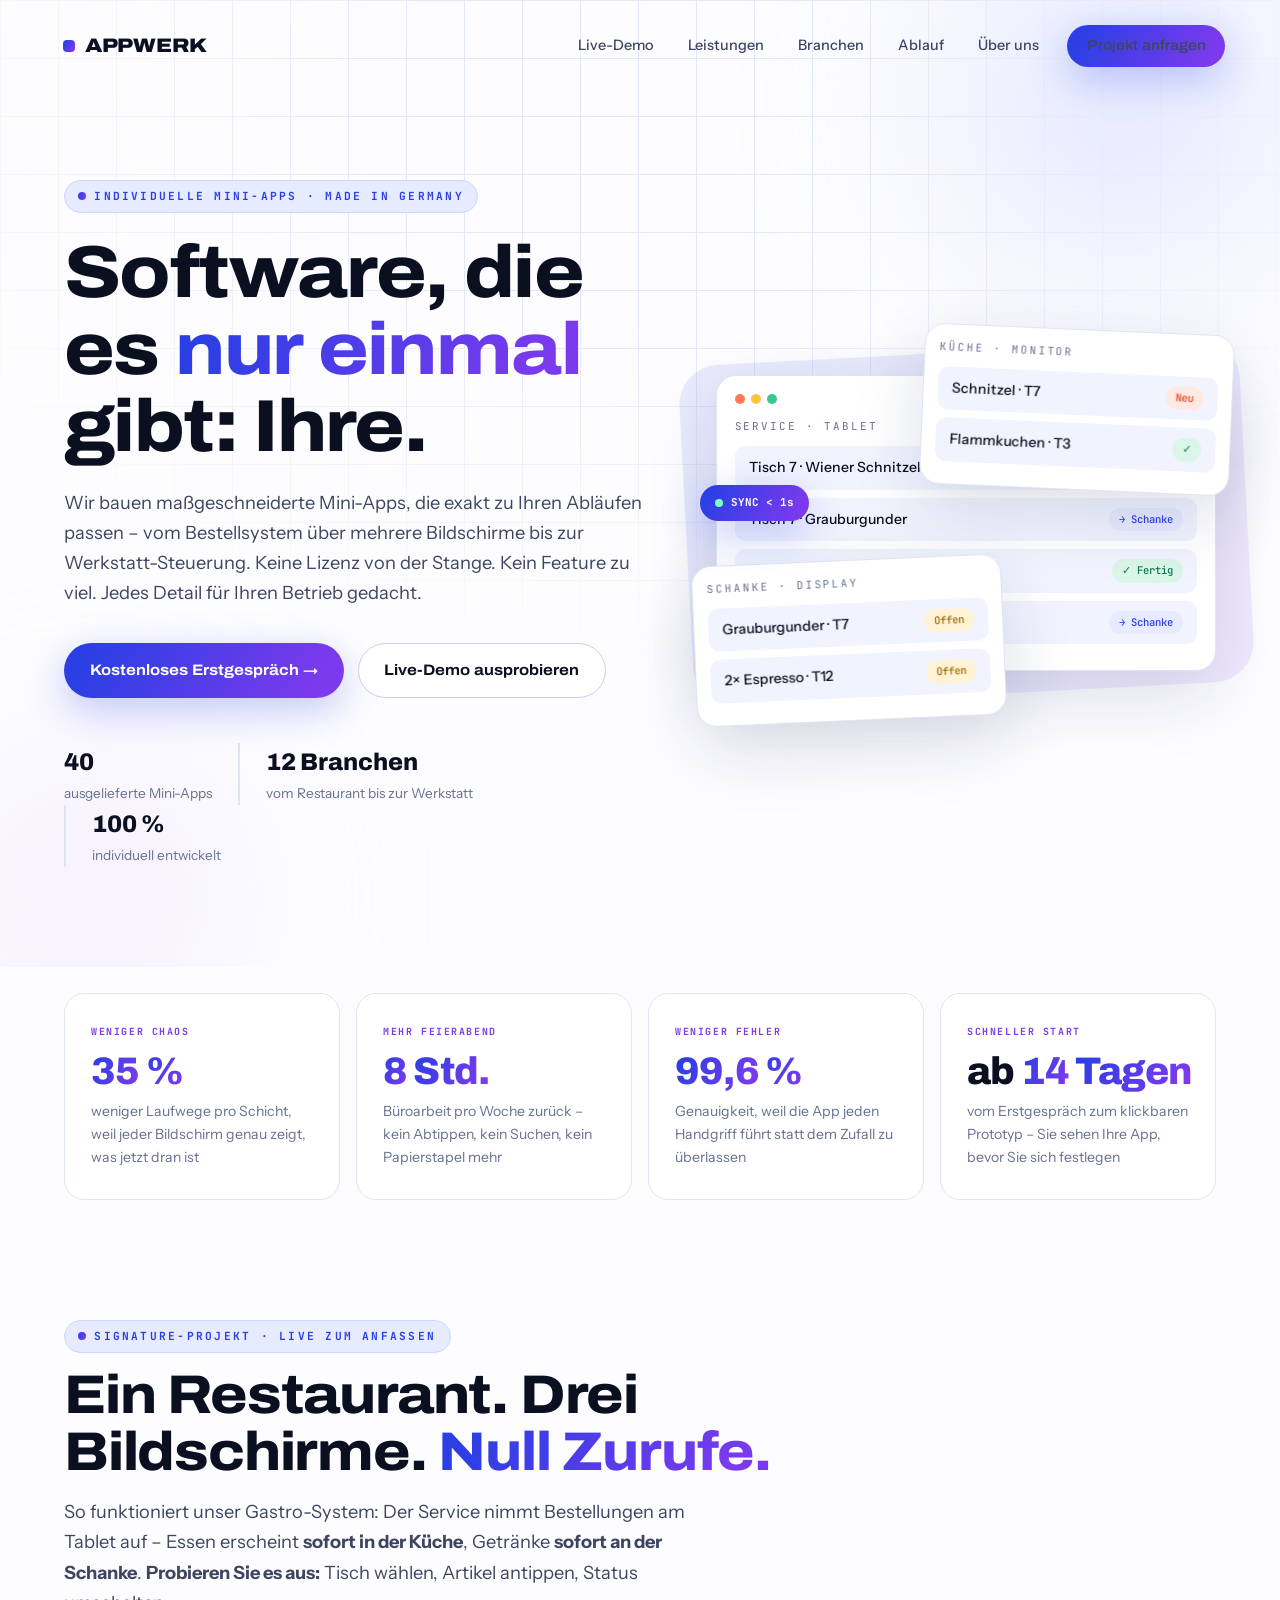
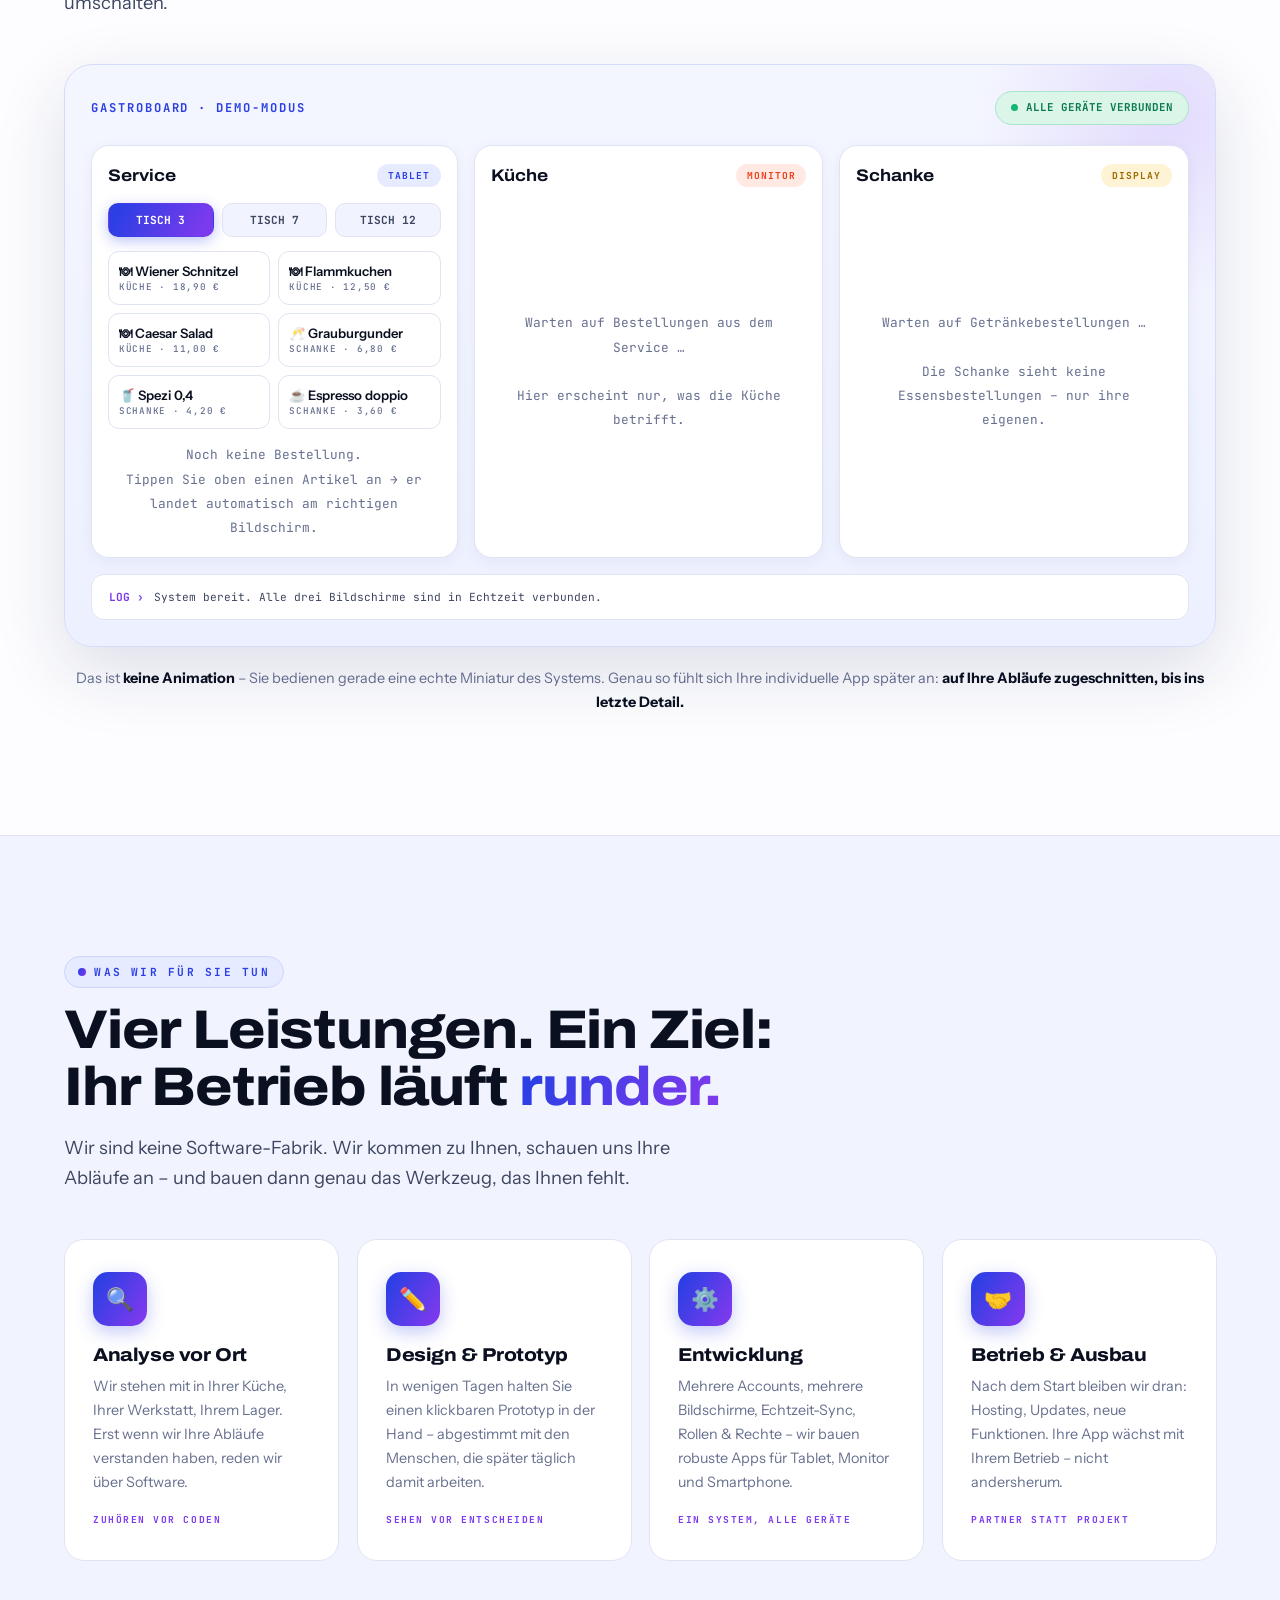
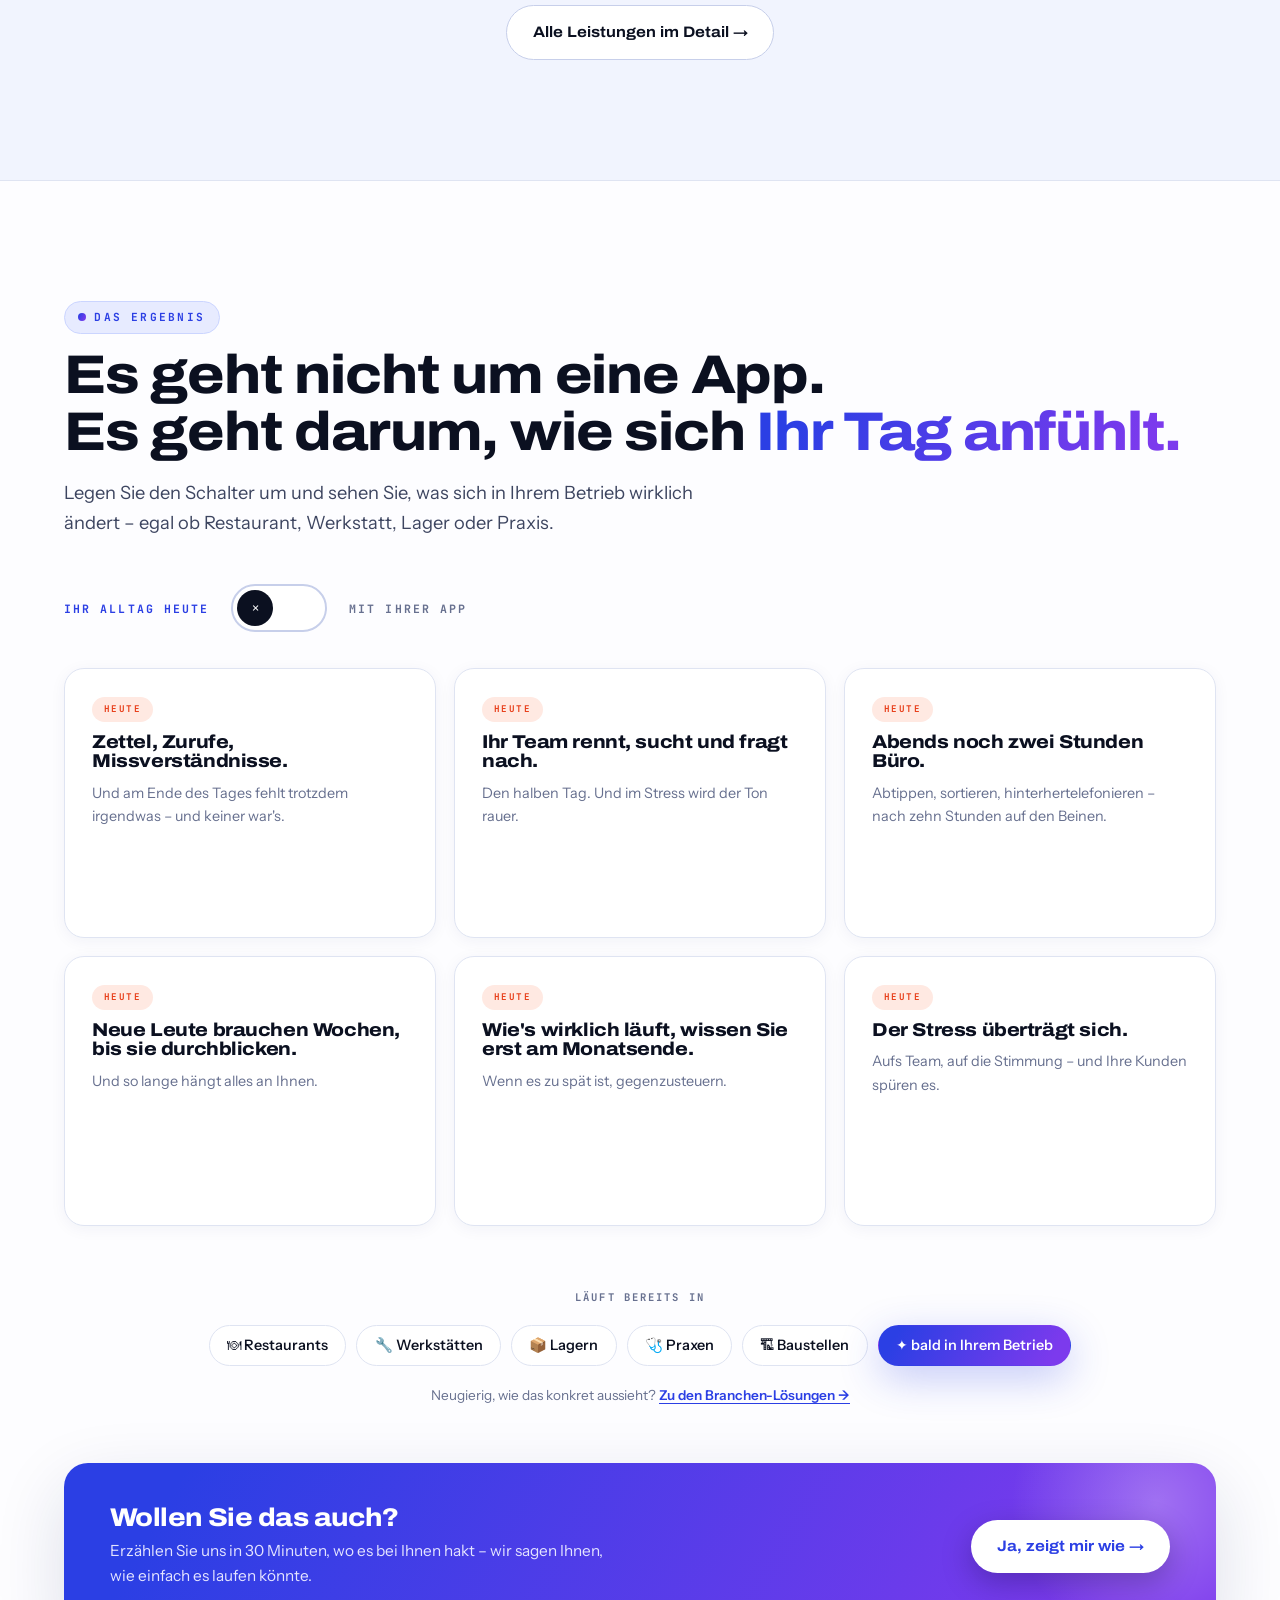
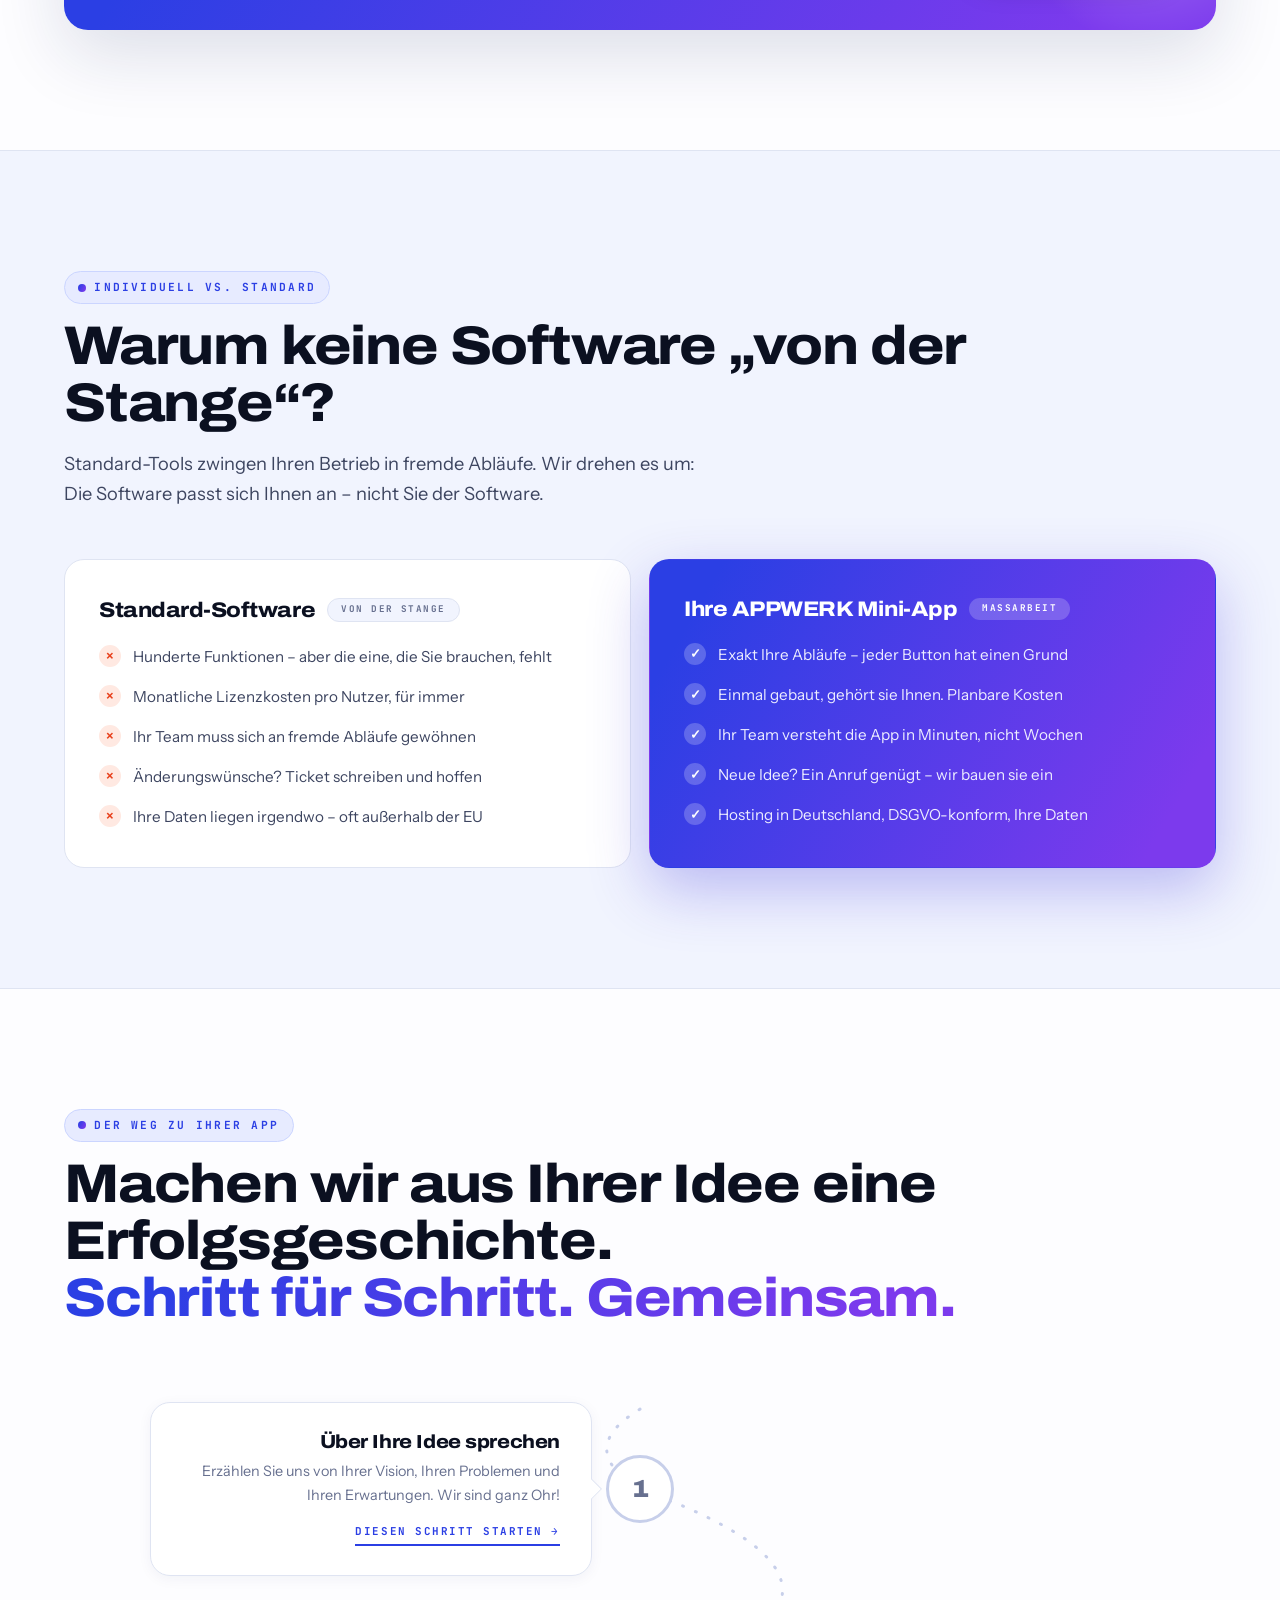
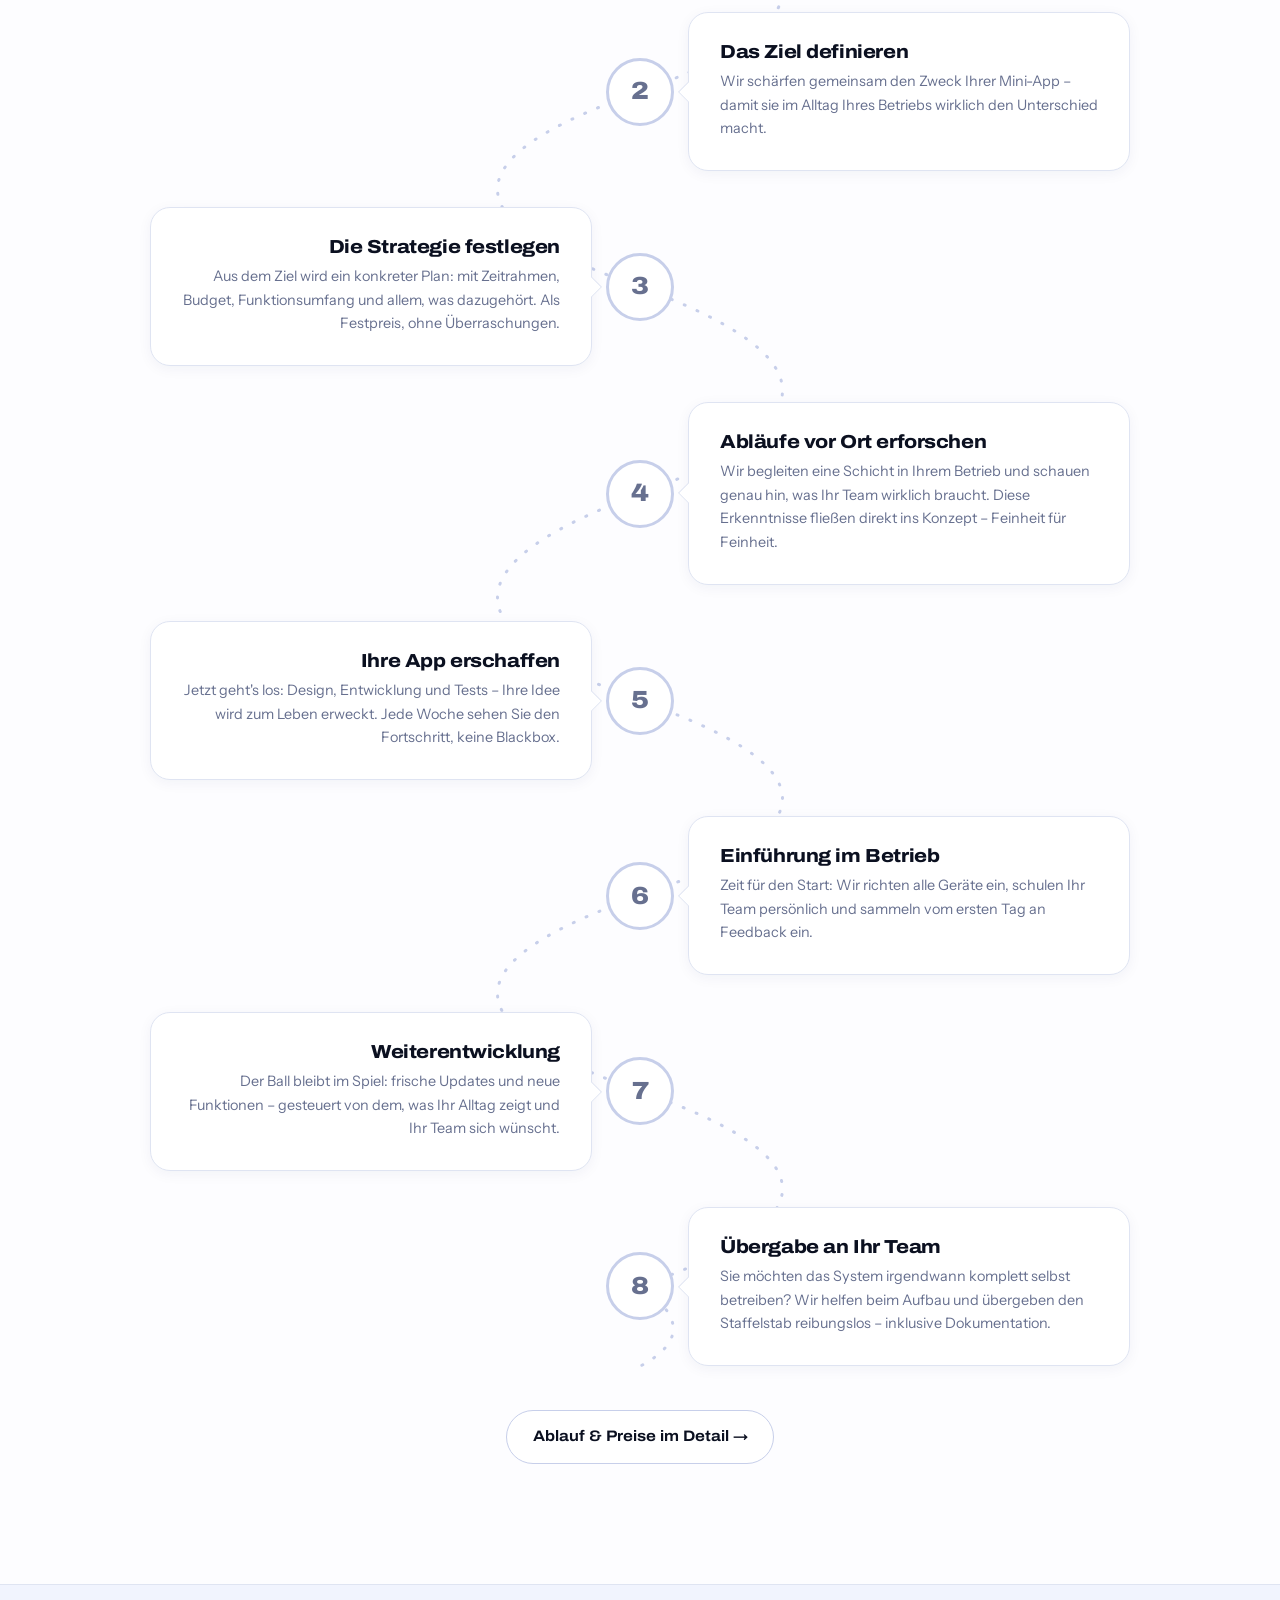
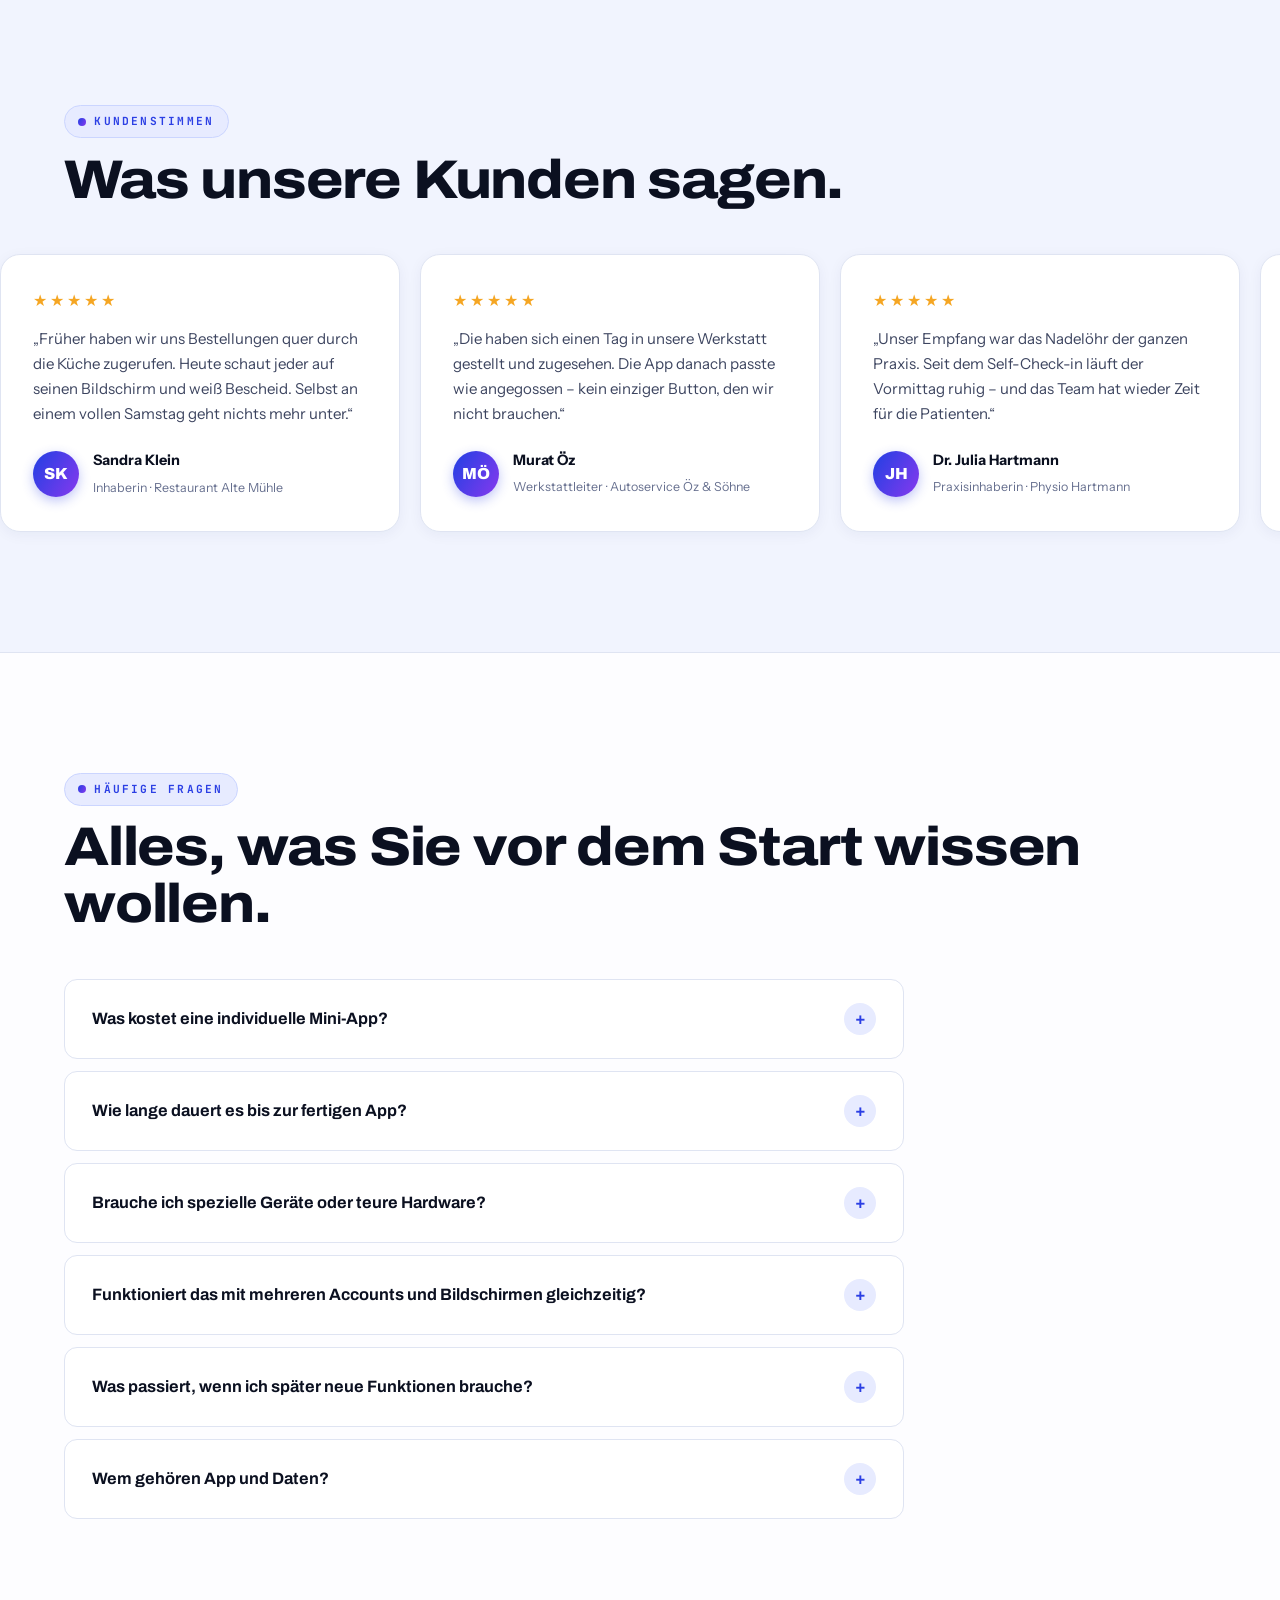
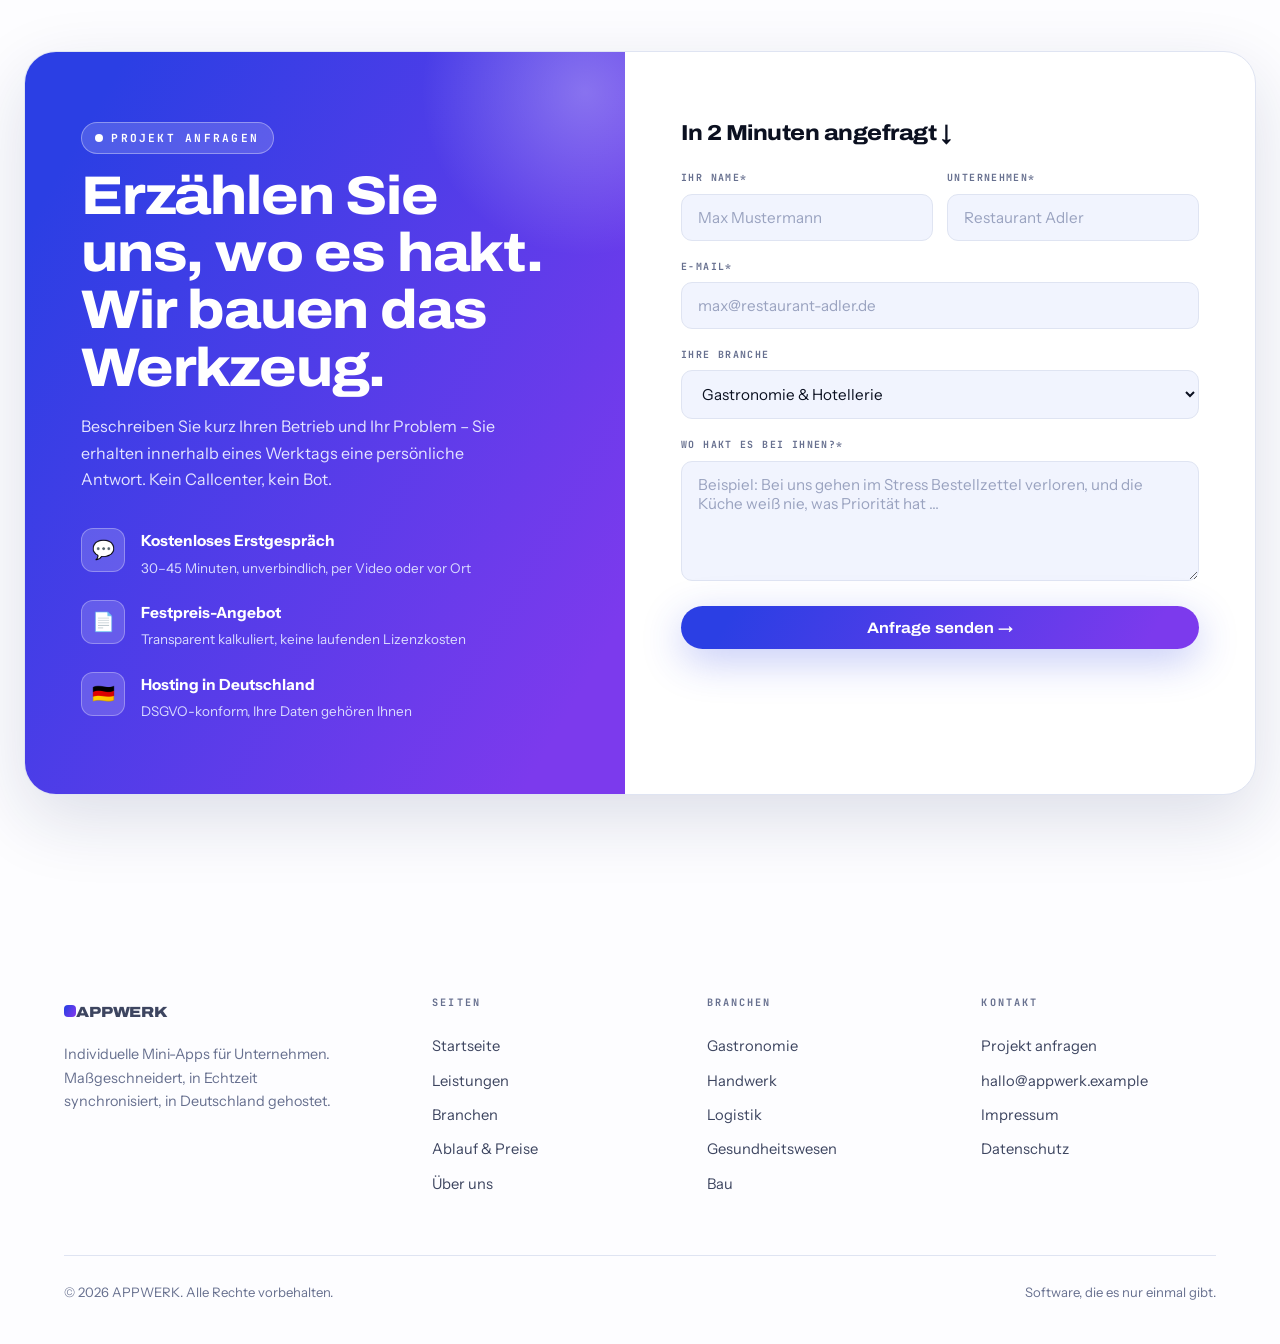
==== commit e87ac128: "Add files via upload" ====
--- a/index.html
+++ b/index.html
@@ -414,20 +414,20 @@
 .crumb a:hover{color:var(--cobalt)}
 .crumb i{font-style:normal;color:var(--cobalt);margin:0 .6em}
 
-.detail{display:grid;grid-template-columns:1.05fr .95fr;gap:64px;align-items:center;padding:78px 0;border-top:1px solid var(--line)}
+.detail{display:grid;grid-template-columns:1.02fr .98fr;gap:clamp(56px,8vw,120px);align-items:center;padding:104px 0;border-top:1px solid var(--line)}
 .detail.first{border-top:none;padding-top:30px}
 .detail.flip .d-media{order:-1}
 .detail h2{font-size:clamp(1.7rem,3.1vw,2.35rem)}
 .d-kicker{font-family:var(--font-mono);font-size:.64rem;font-weight:700;letter-spacing:.2em;color:var(--violet);text-transform:uppercase}
 .detail p.dp{color:var(--ink-2);margin-top:4px}
-.check-list{list-style:none;display:grid;gap:12px;margin-top:24px}
+.check-list{list-style:none;display:grid;gap:15px;margin-top:28px}
 .check-list li{display:flex;gap:12px;align-items:flex-start;font-size:.95rem;color:var(--ink-2)}
 .check-list li b{color:var(--ink)}
 .check-list li::before{content:"✓";flex-shrink:0;width:23px;height:23px;border-radius:50%;background:var(--mint-soft);color:var(--mint);font-weight:700;font-size:.75rem;display:grid;place-items:center;margin-top:2px}
-.d-meta{display:flex;gap:10px;flex-wrap:wrap;margin-top:26px}
+.d-meta{display:flex;gap:10px;flex-wrap:wrap;margin-top:30px}
 .d-meta span{font-family:var(--font-mono);font-size:.6rem;font-weight:700;letter-spacing:.12em;background:var(--bg-tint);border:1px solid var(--line);padding:7px 14px;border-radius:999px;color:var(--ink-2)}
 .d-media{position:relative}
-.d-media .sync-card{max-width:430px;margin:0 auto}
+.d-media .sync-card{max-width:480px;margin:0 auto;padding:22px}
 .ghost-num{position:absolute;top:-54px;left:-10px;font-family:var(--font-display);font-weight:900;font-size:8rem;background:linear-gradient(120deg,#E7EBFF,#F1E9FF);-webkit-background-clip:text;background-clip:text;color:transparent;line-height:1;pointer-events:none;user-select:none}
 
 .price-grid{display:grid;grid-template-columns:repeat(3,1fr);gap:18px;margin-top:48px;align-items:start}
@@ -468,6 +468,23 @@
 @media(max-width:640px){
   .page-hero{padding:140px 0 56px}
   .phase{padding:26px 22px}
+}
+
+
+/* ============ Beispiel-Karten: sofort verständlich ============ */
+.d-caption{max-width:480px;margin:18px auto 0;text-align:center;font-size:.84rem;color:var(--ink-3);line-height:1.55}
+.d-caption b{color:var(--ink)}
+.sc-group{font-family:var(--font-mono);font-size:.58rem;font-weight:700;letter-spacing:.16em;margin:16px 0 9px;display:flex;align-items:center;gap:10px;text-transform:uppercase}
+.sc-group::after{content:"";flex:1;height:1px;background:var(--line)}
+.sc-group.bad{color:var(--coral)}
+.sc-group.good{color:var(--mint)}
+.sc-group:first-of-type{margin-top:2px}
+.sc-row .who{display:block;font-family:var(--font-mono);font-size:.58rem;color:var(--ink-3);font-weight:500;margin-top:2px}
+.m-progress{height:9px;background:var(--bg-tint);border:1px solid var(--line);border-radius:99px;overflow:hidden;margin:4px 0 6px}
+.m-progress i{display:block;height:100%;width:62%;background:var(--grad);border-radius:99px}
+.m-progress-cap{font-family:var(--font-mono);font-size:.58rem;font-weight:700;color:var(--ink-3);letter-spacing:.12em;margin-bottom:12px;display:block}
+@media(max-width:1000px){
+  .detail{padding:72px 0}
 }
 
 </style>
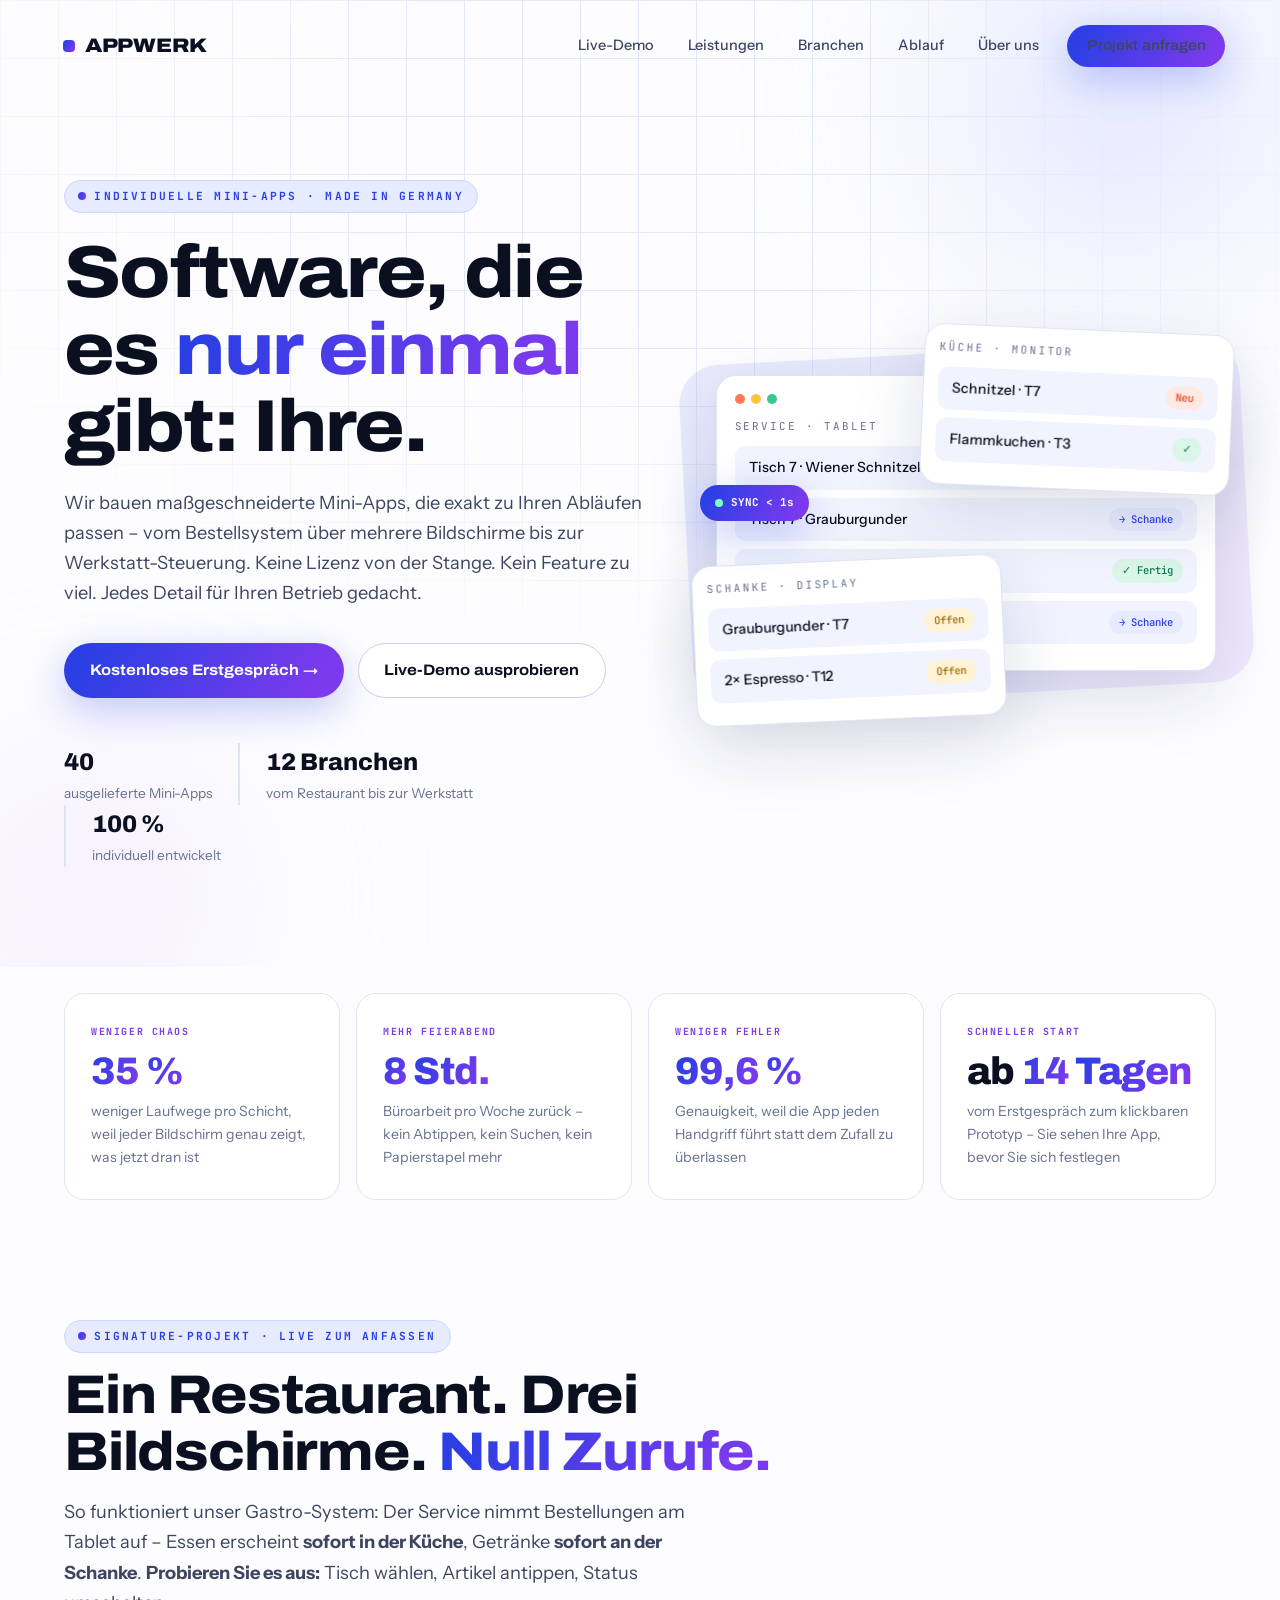
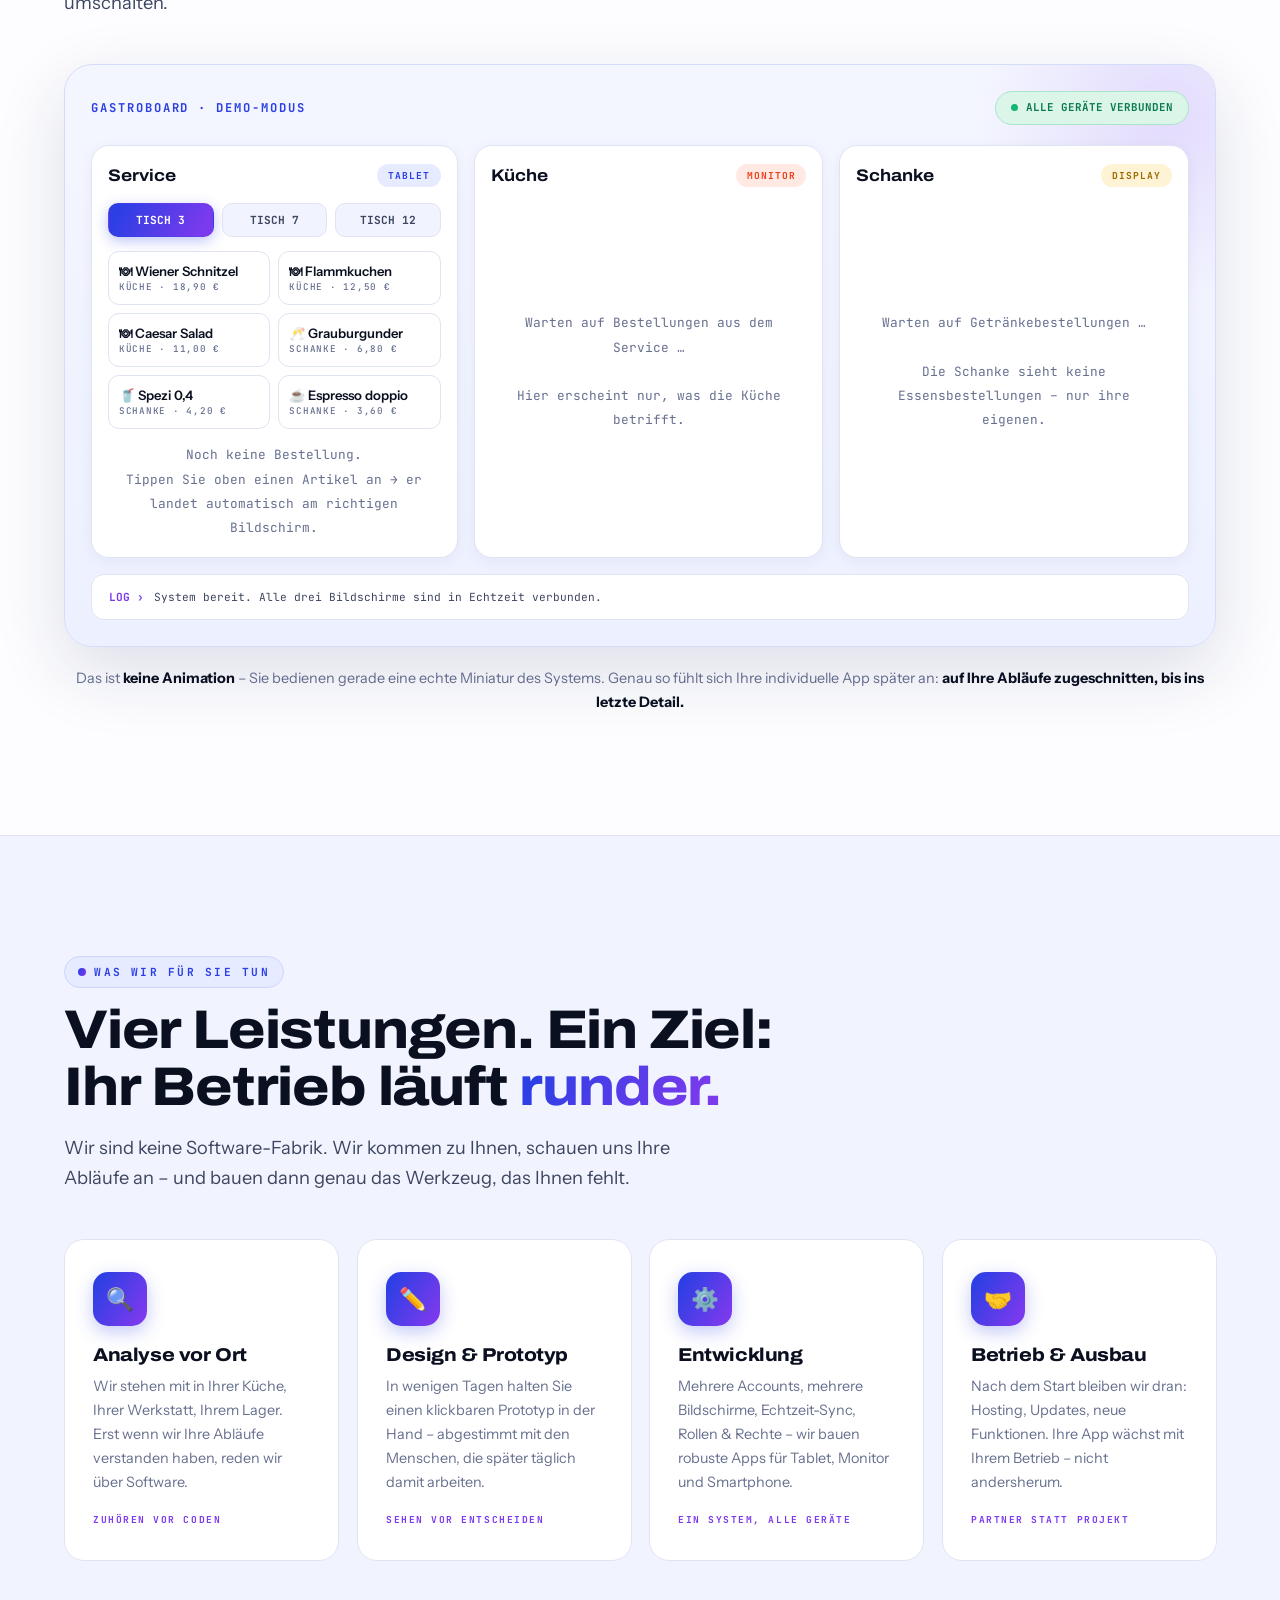
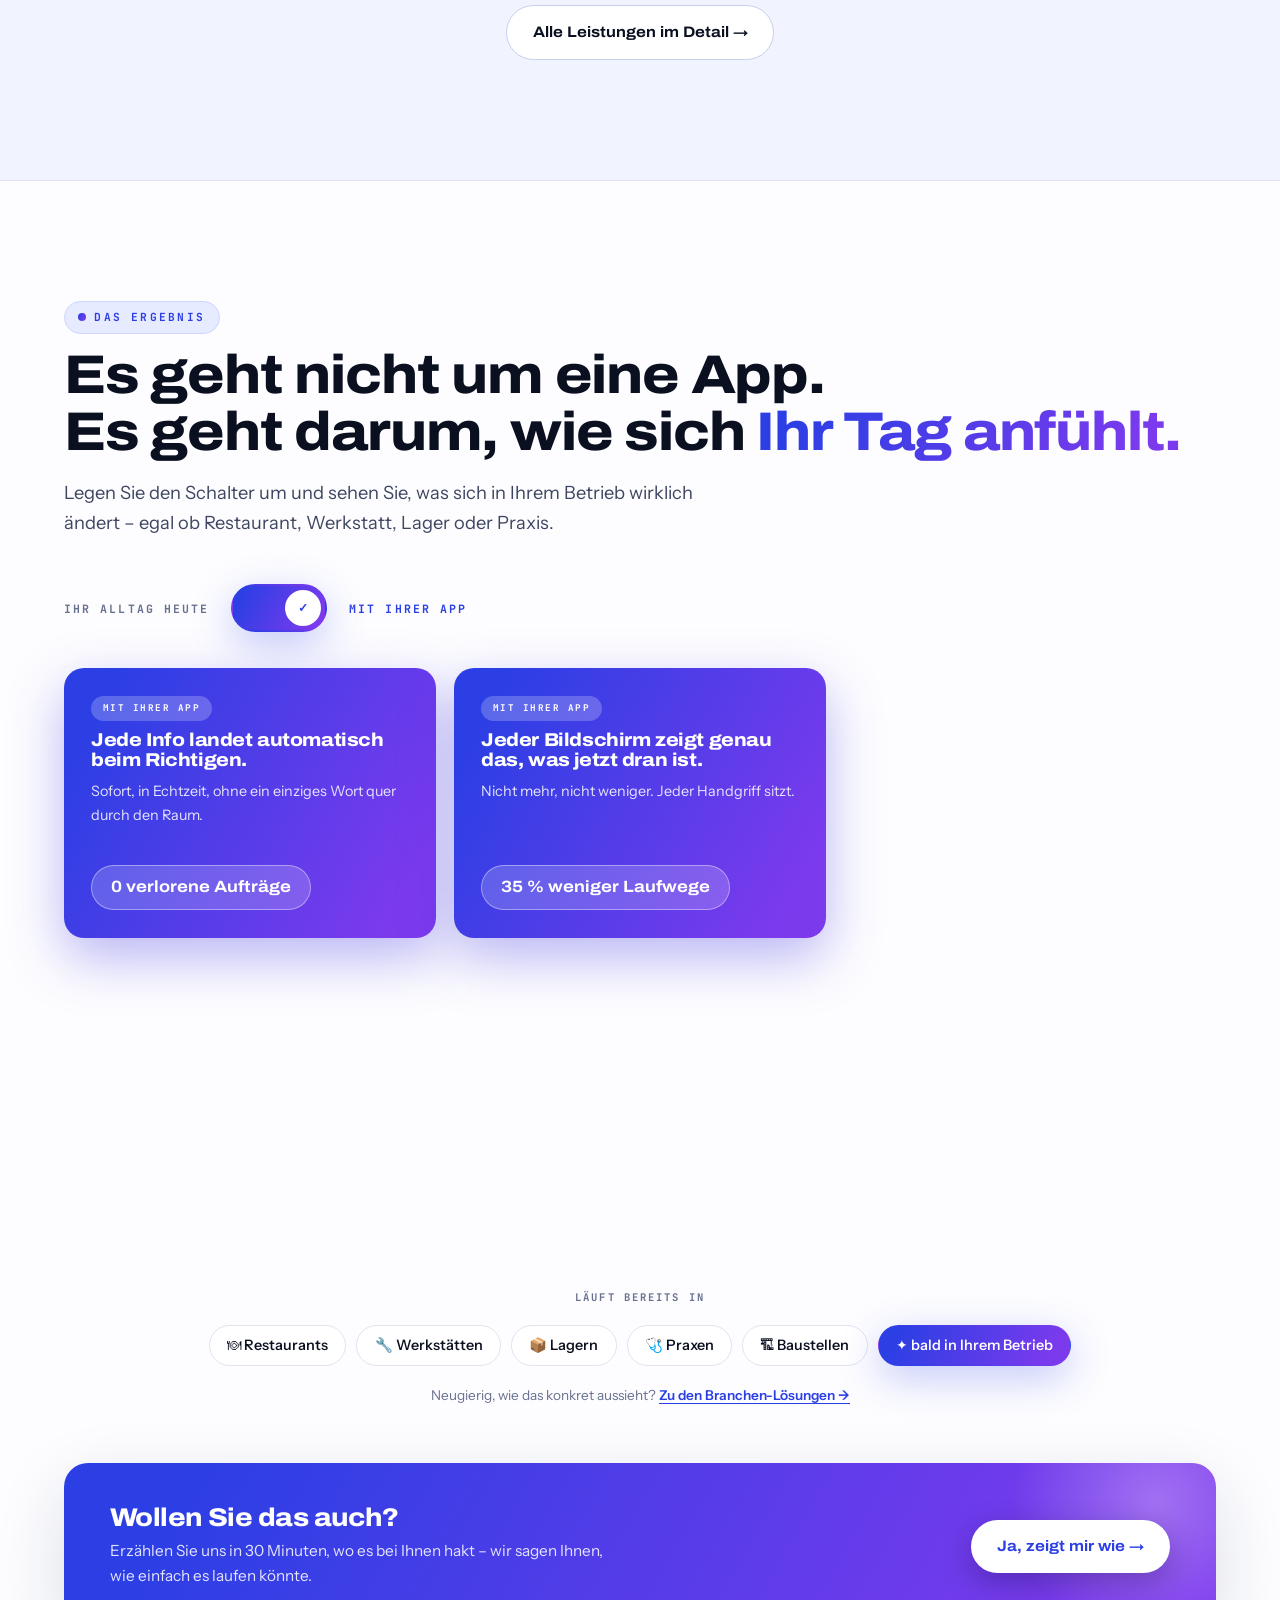
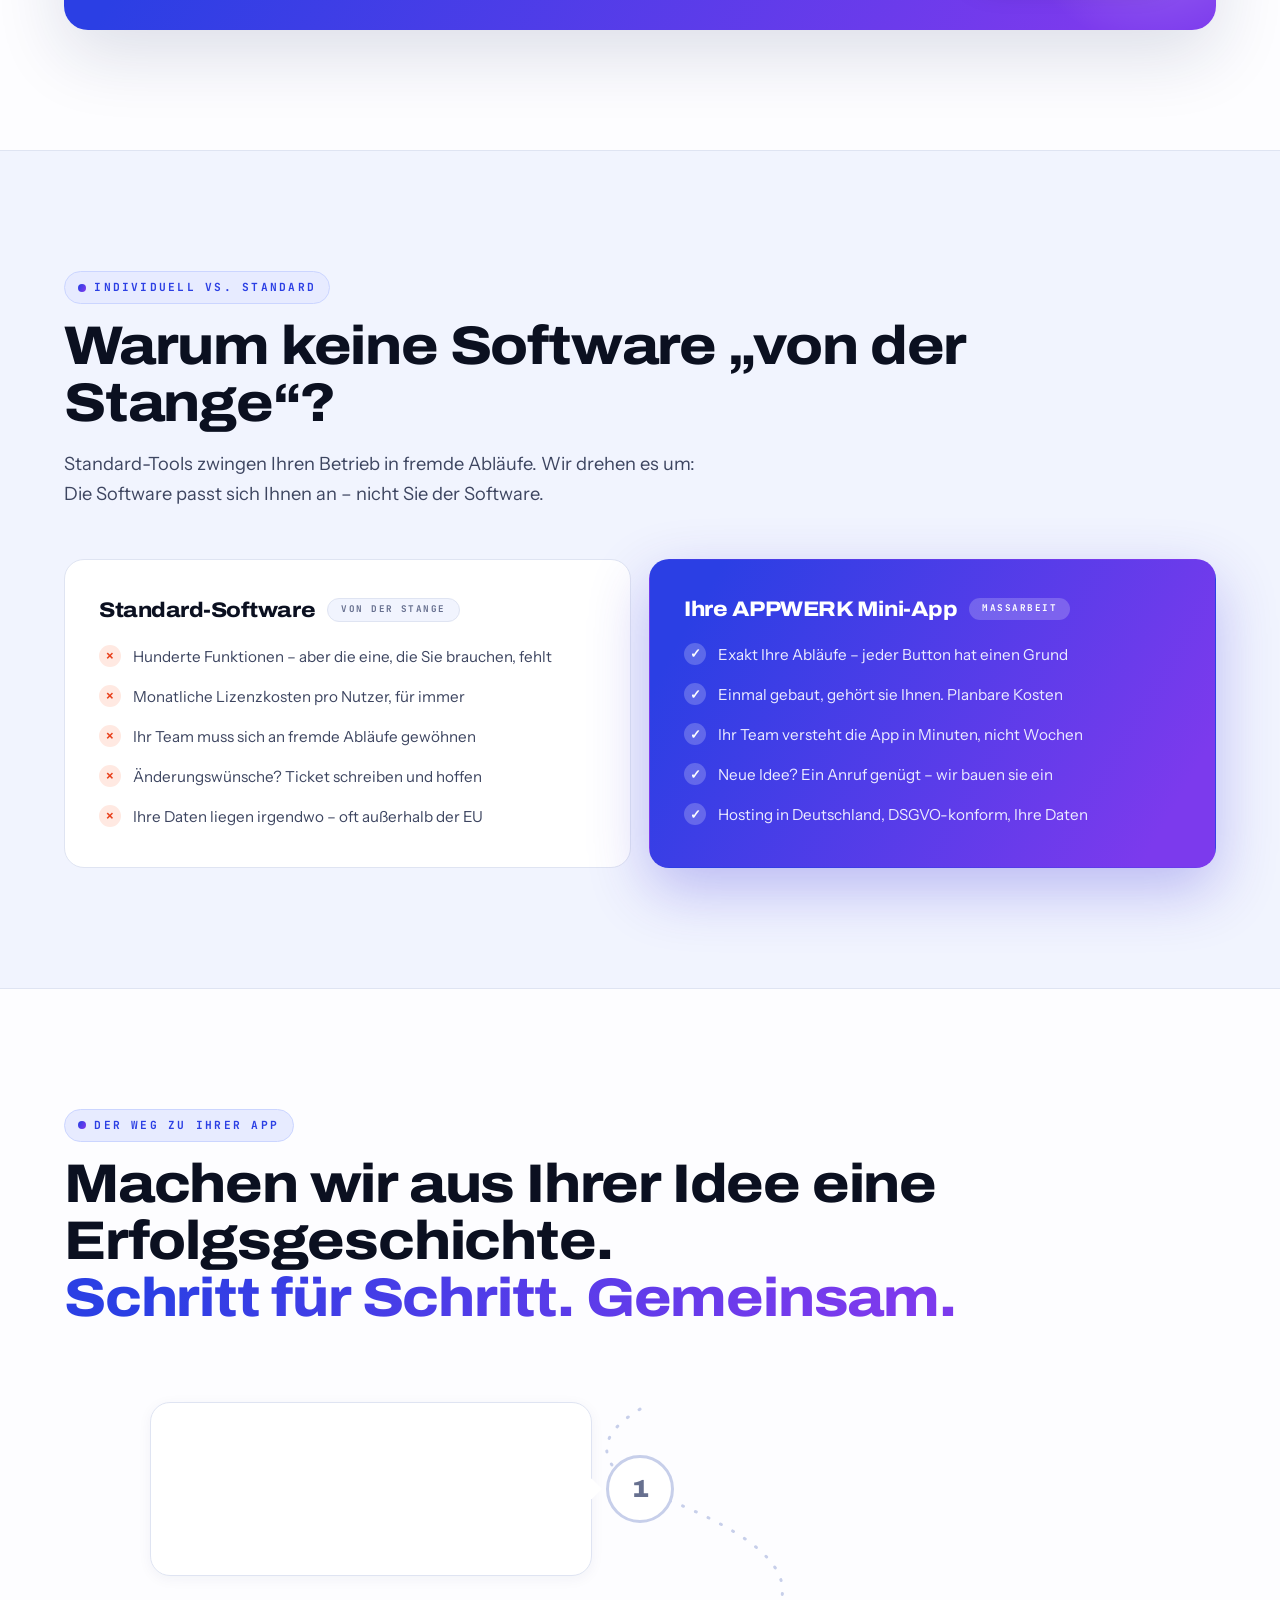
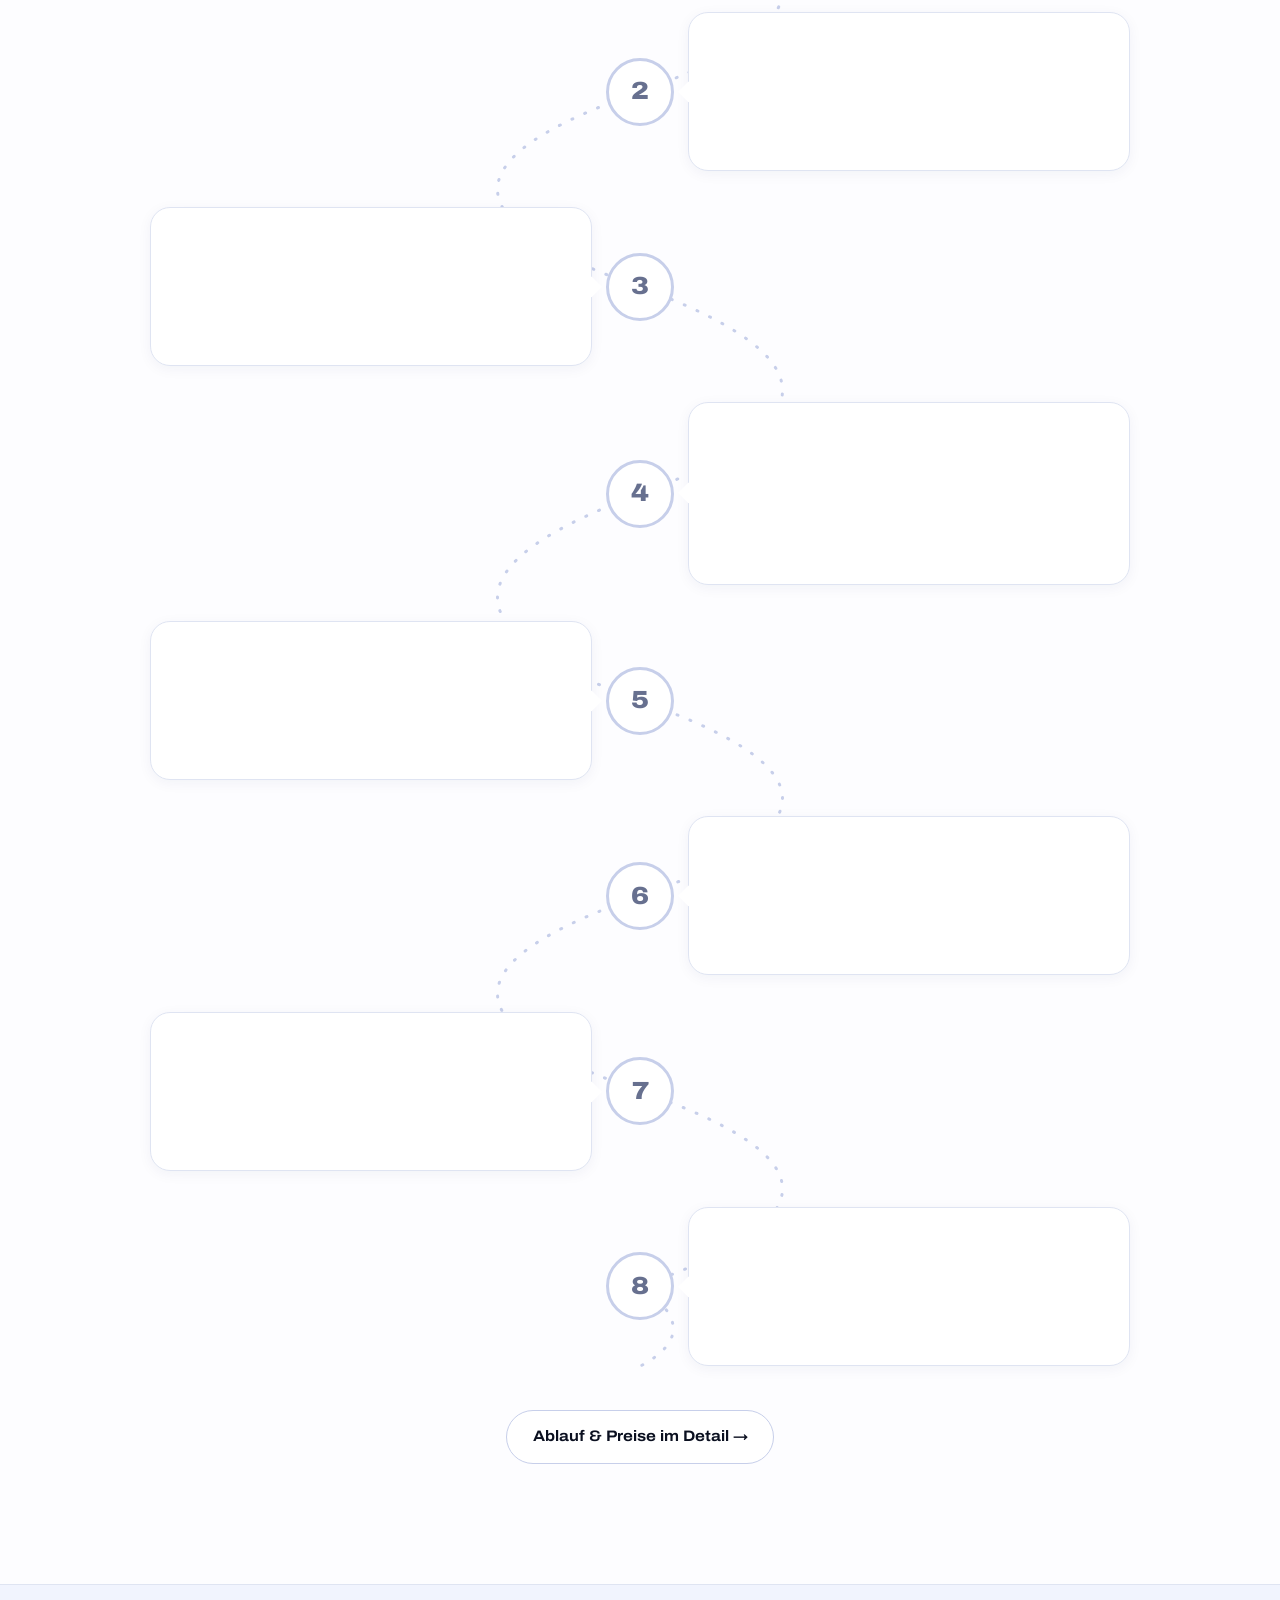
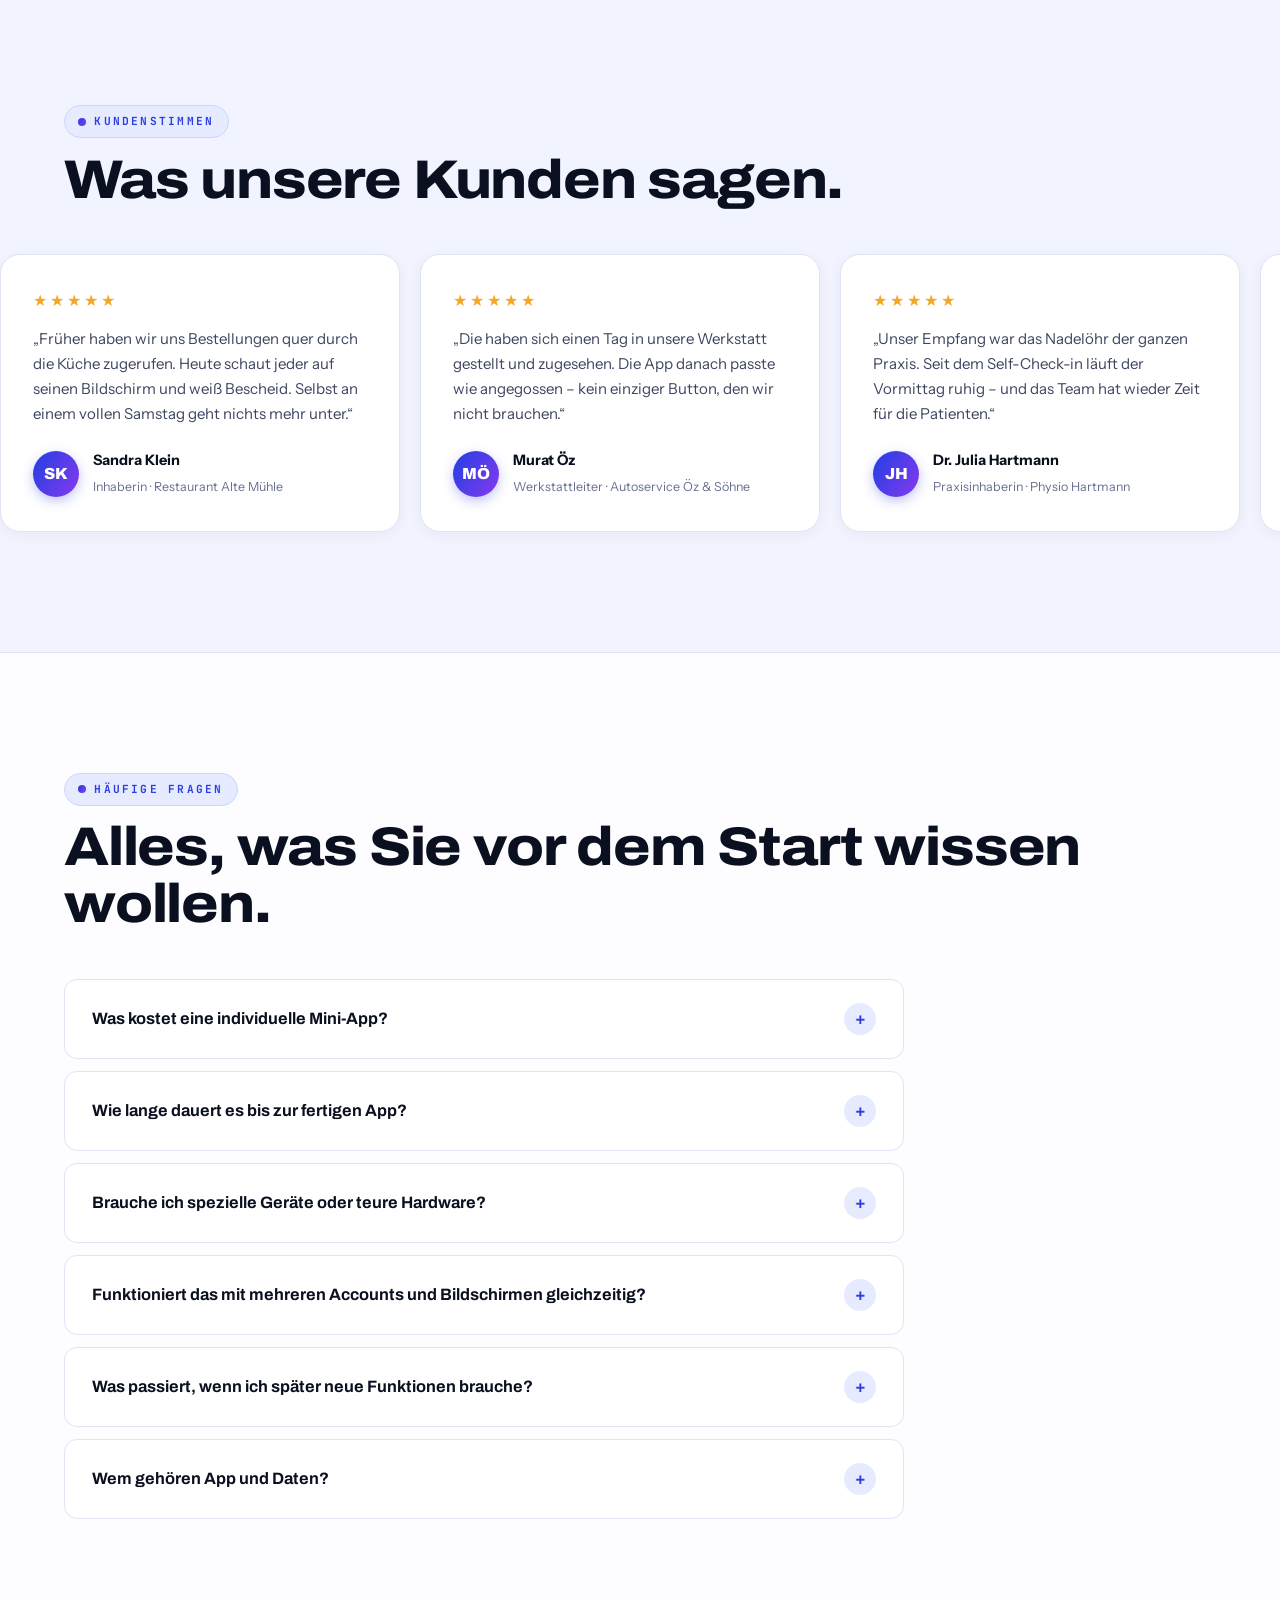
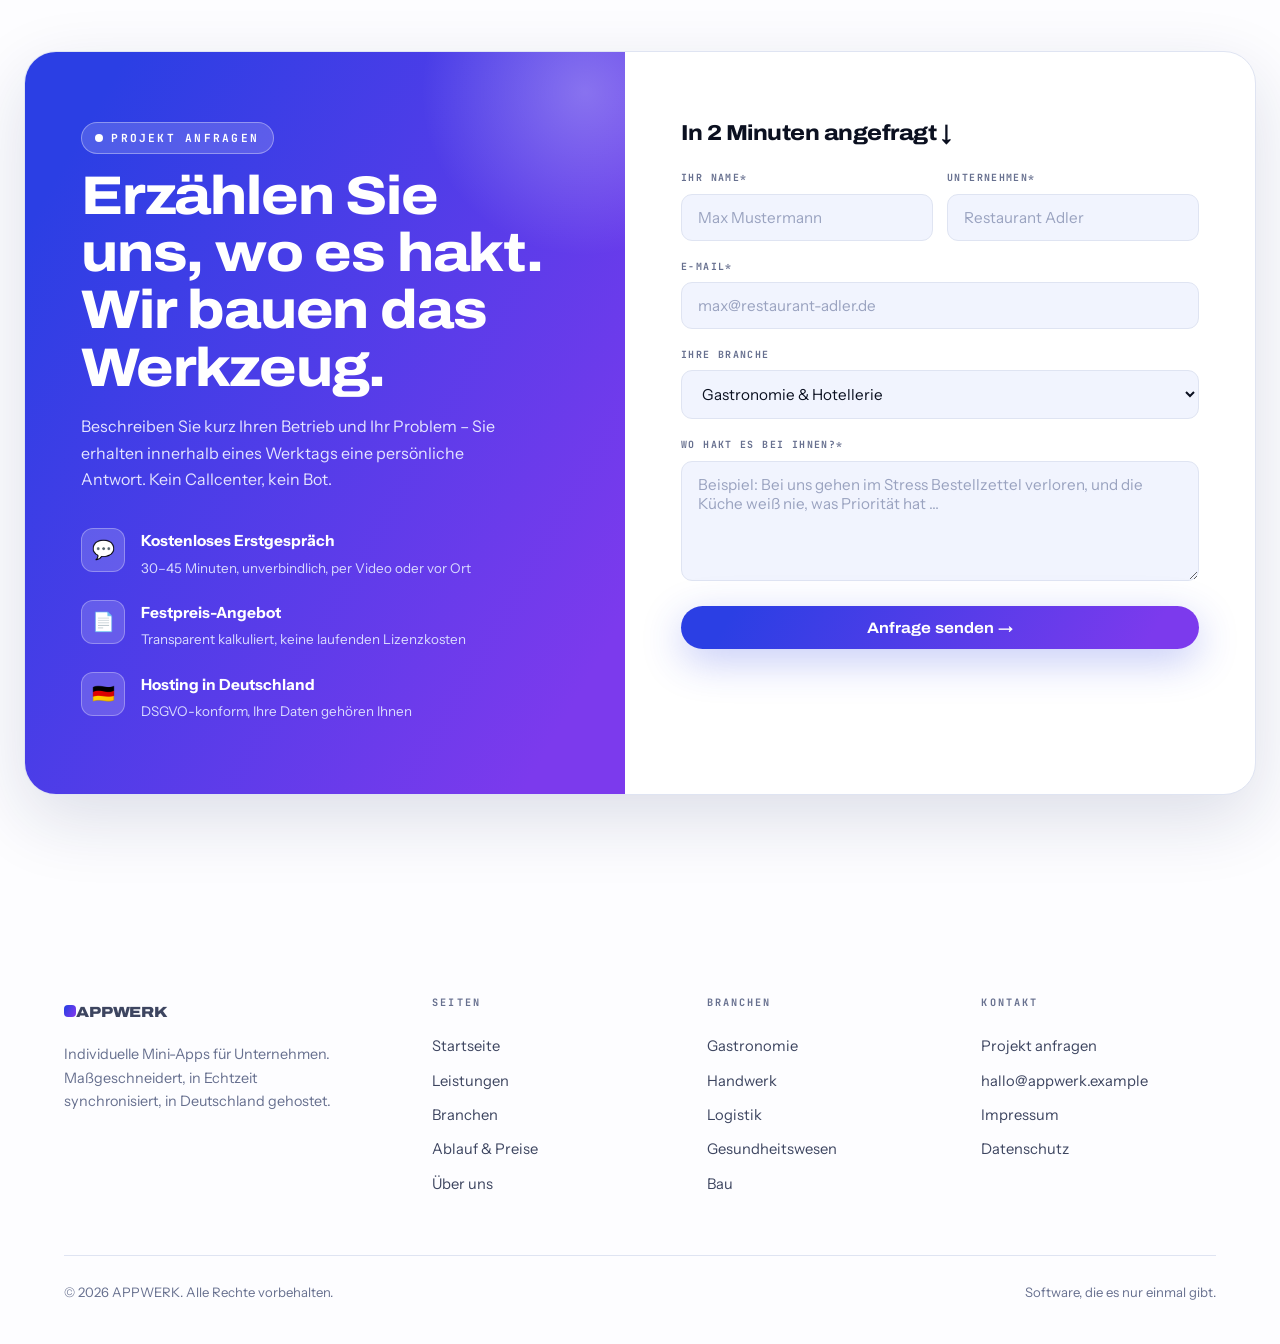
==== commit 3eaebb91: "Add files via upload" ====
--- a/index.html
+++ b/index.html
@@ -414,17 +414,18 @@
 .crumb a:hover{color:var(--cobalt)}
 .crumb i{font-style:normal;color:var(--cobalt);margin:0 .6em}
 
-.detail{display:grid;grid-template-columns:1.02fr .98fr;gap:clamp(56px,8vw,120px);align-items:center;padding:104px 0;border-top:1px solid var(--line)}
+.detail{display:grid;grid-template-columns:1.05fr .95fr;gap:clamp(72px,9vw,140px);align-items:center;padding:120px 0;border-top:1px solid var(--line)}
 .detail.first{border-top:none;padding-top:30px}
 .detail.flip .d-media{order:-1}
-.detail h2{font-size:clamp(1.7rem,3.1vw,2.35rem)}
+.detail h2{font-size:clamp(1.7rem,3.1vw,2.35rem);margin:0 0 26px;line-height:1.16}
 .d-kicker{font-family:var(--font-mono);font-size:.64rem;font-weight:700;letter-spacing:.2em;color:var(--violet);text-transform:uppercase}
-.detail p.dp{color:var(--ink-2);margin-top:4px}
-.check-list{list-style:none;display:grid;gap:15px;margin-top:28px}
-.check-list li{display:flex;gap:12px;align-items:flex-start;font-size:.95rem;color:var(--ink-2)}
-.check-list li b{color:var(--ink)}
+.detail p.dp{color:var(--ink-2);margin:0 0 12px;line-height:1.85;font-size:1.03rem;max-width:56ch}
+.check-list{list-style:none;display:grid;gap:26px;margin-top:44px}
+.check-list li{display:flex;gap:16px;align-items:flex-start;font-size:.95rem;color:var(--ink-2);line-height:1.7;max-width:54ch}
+.check-list li b{color:var(--ink);display:block;font-size:1.02rem;margin-bottom:4px;line-height:1.35}
+.check-list li .txt{display:block}
 .check-list li::before{content:"✓";flex-shrink:0;width:23px;height:23px;border-radius:50%;background:var(--mint-soft);color:var(--mint);font-weight:700;font-size:.75rem;display:grid;place-items:center;margin-top:2px}
-.d-meta{display:flex;gap:10px;flex-wrap:wrap;margin-top:30px}
+.d-meta{display:flex;gap:11px;flex-wrap:wrap;margin-top:46px}
 .d-meta span{font-family:var(--font-mono);font-size:.6rem;font-weight:700;letter-spacing:.12em;background:var(--bg-tint);border:1px solid var(--line);padding:7px 14px;border-radius:999px;color:var(--ink-2)}
 .d-media{position:relative}
 .d-media .sync-card{max-width:480px;margin:0 auto;padding:22px}
@@ -486,6 +487,12 @@
 @media(max-width:1000px){
   .detail{padding:72px 0}
 }
+
+
+/* ============ Leistungs-Nummer: sichtbar am Textanfang statt hinter der Karte ============ */
+.d-num{display:flex;align-items:center;gap:16px;margin-bottom:30px}
+.d-num .n{width:56px;height:56px;border-radius:50%;background:var(--grad);color:#fff;display:grid;place-items:center;font-family:var(--font-display);font-stretch:112%;font-weight:860;font-size:1.4rem;flex-shrink:0;box-shadow:0 8px 20px rgba(43,63,228,.3)}
+.d-num .d-kicker{margin:0}
 
 </style>
 </head>
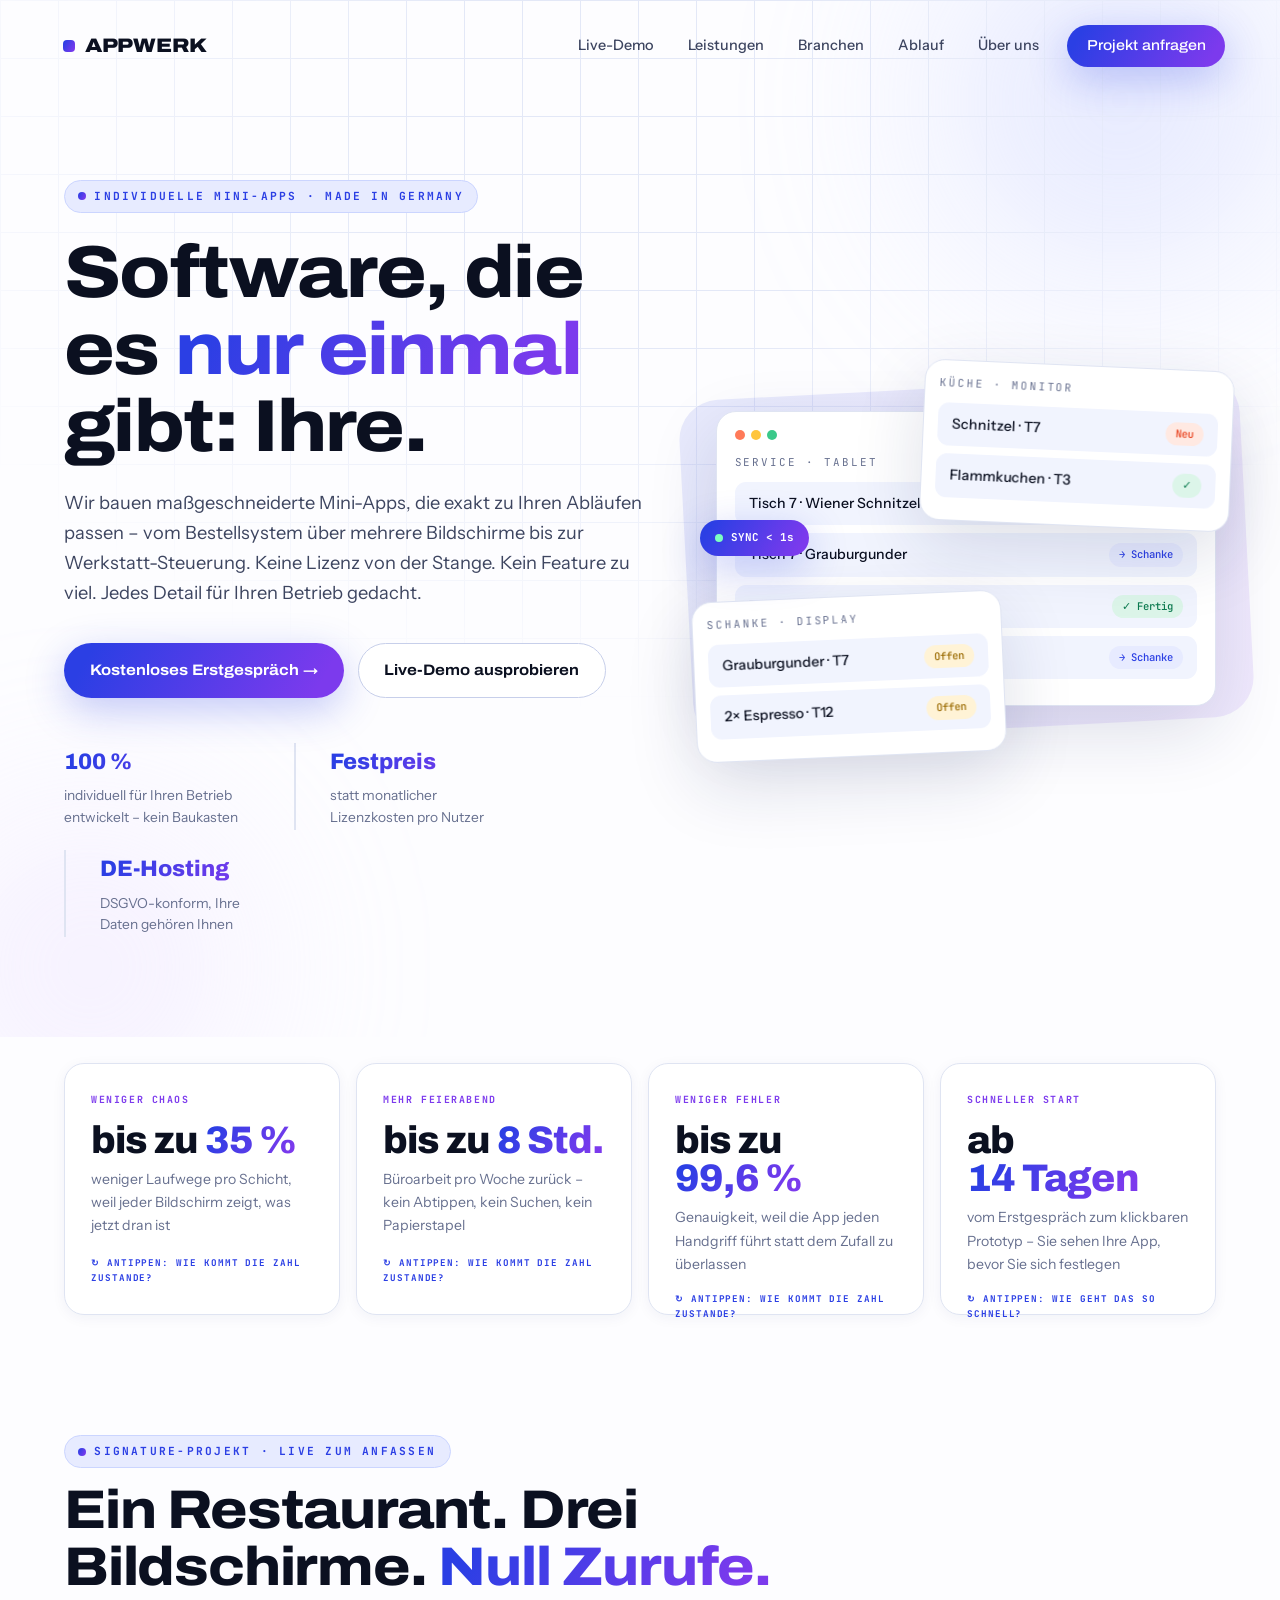
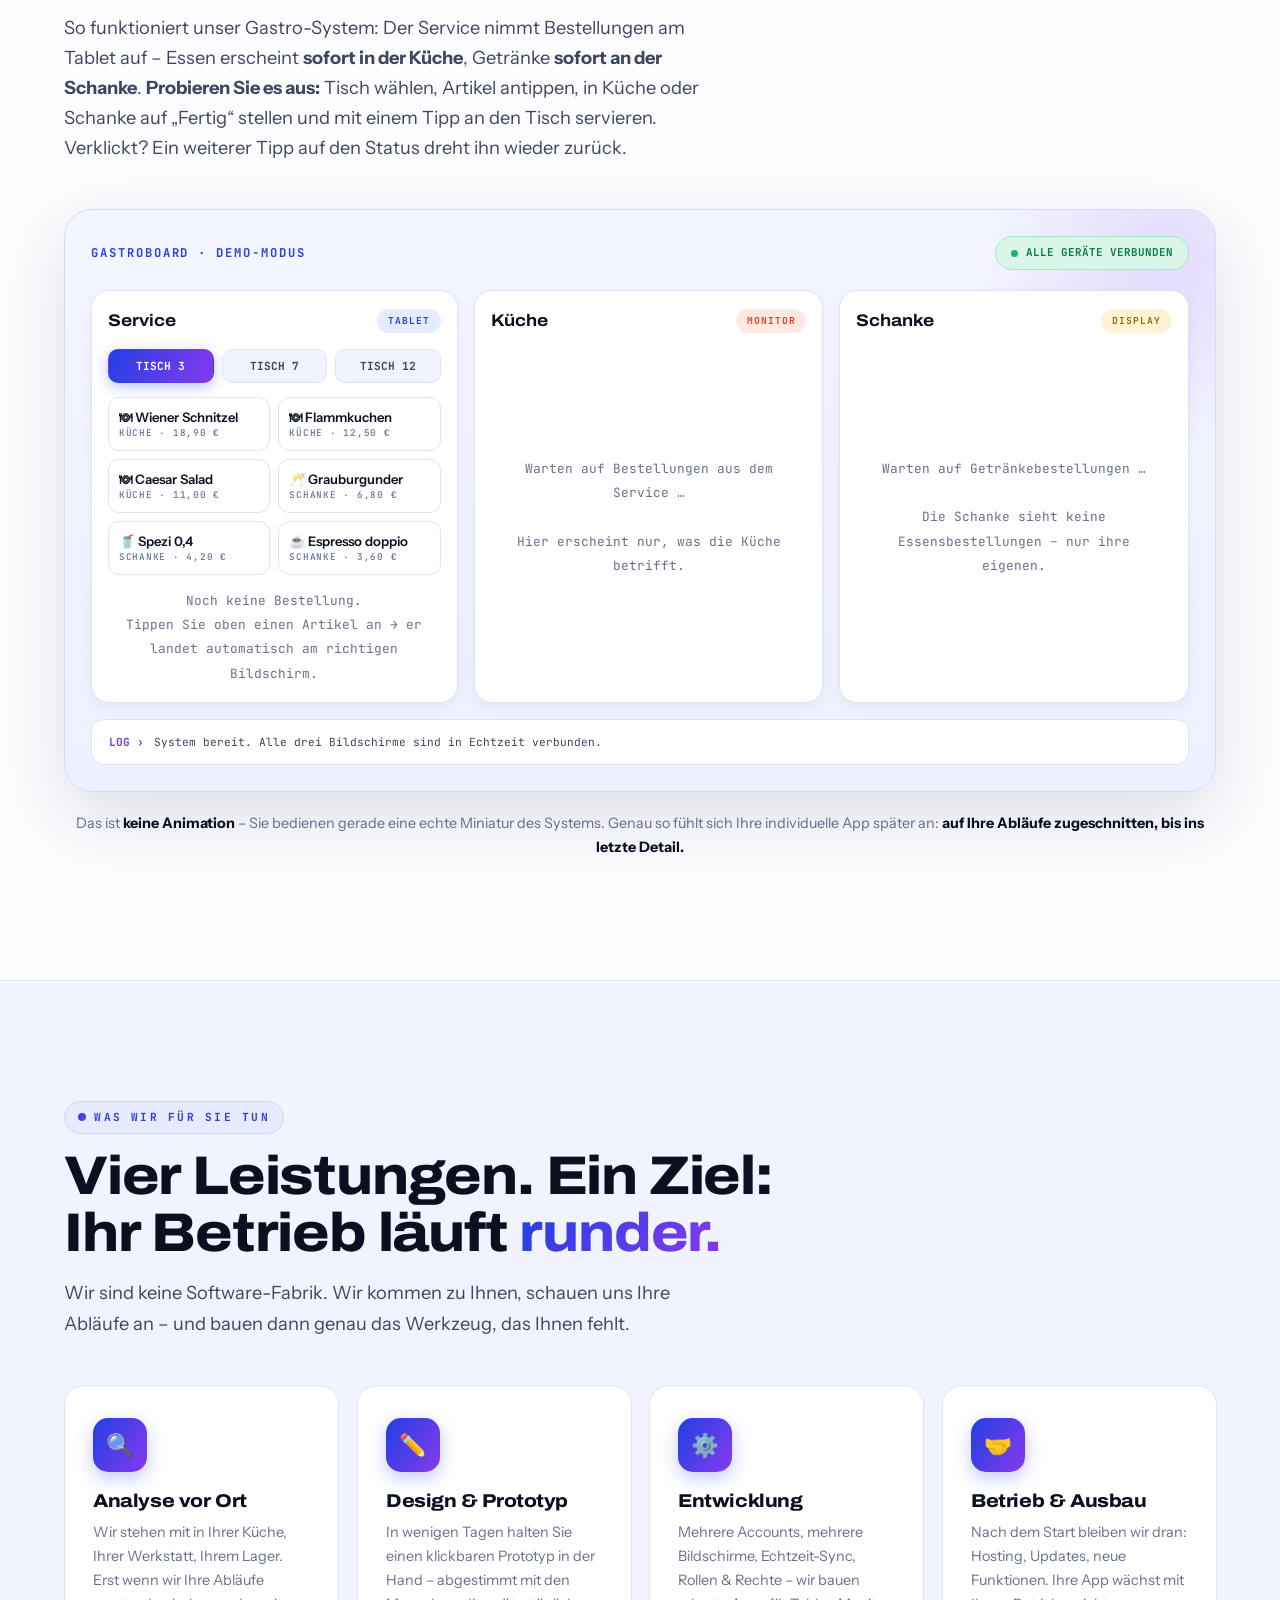
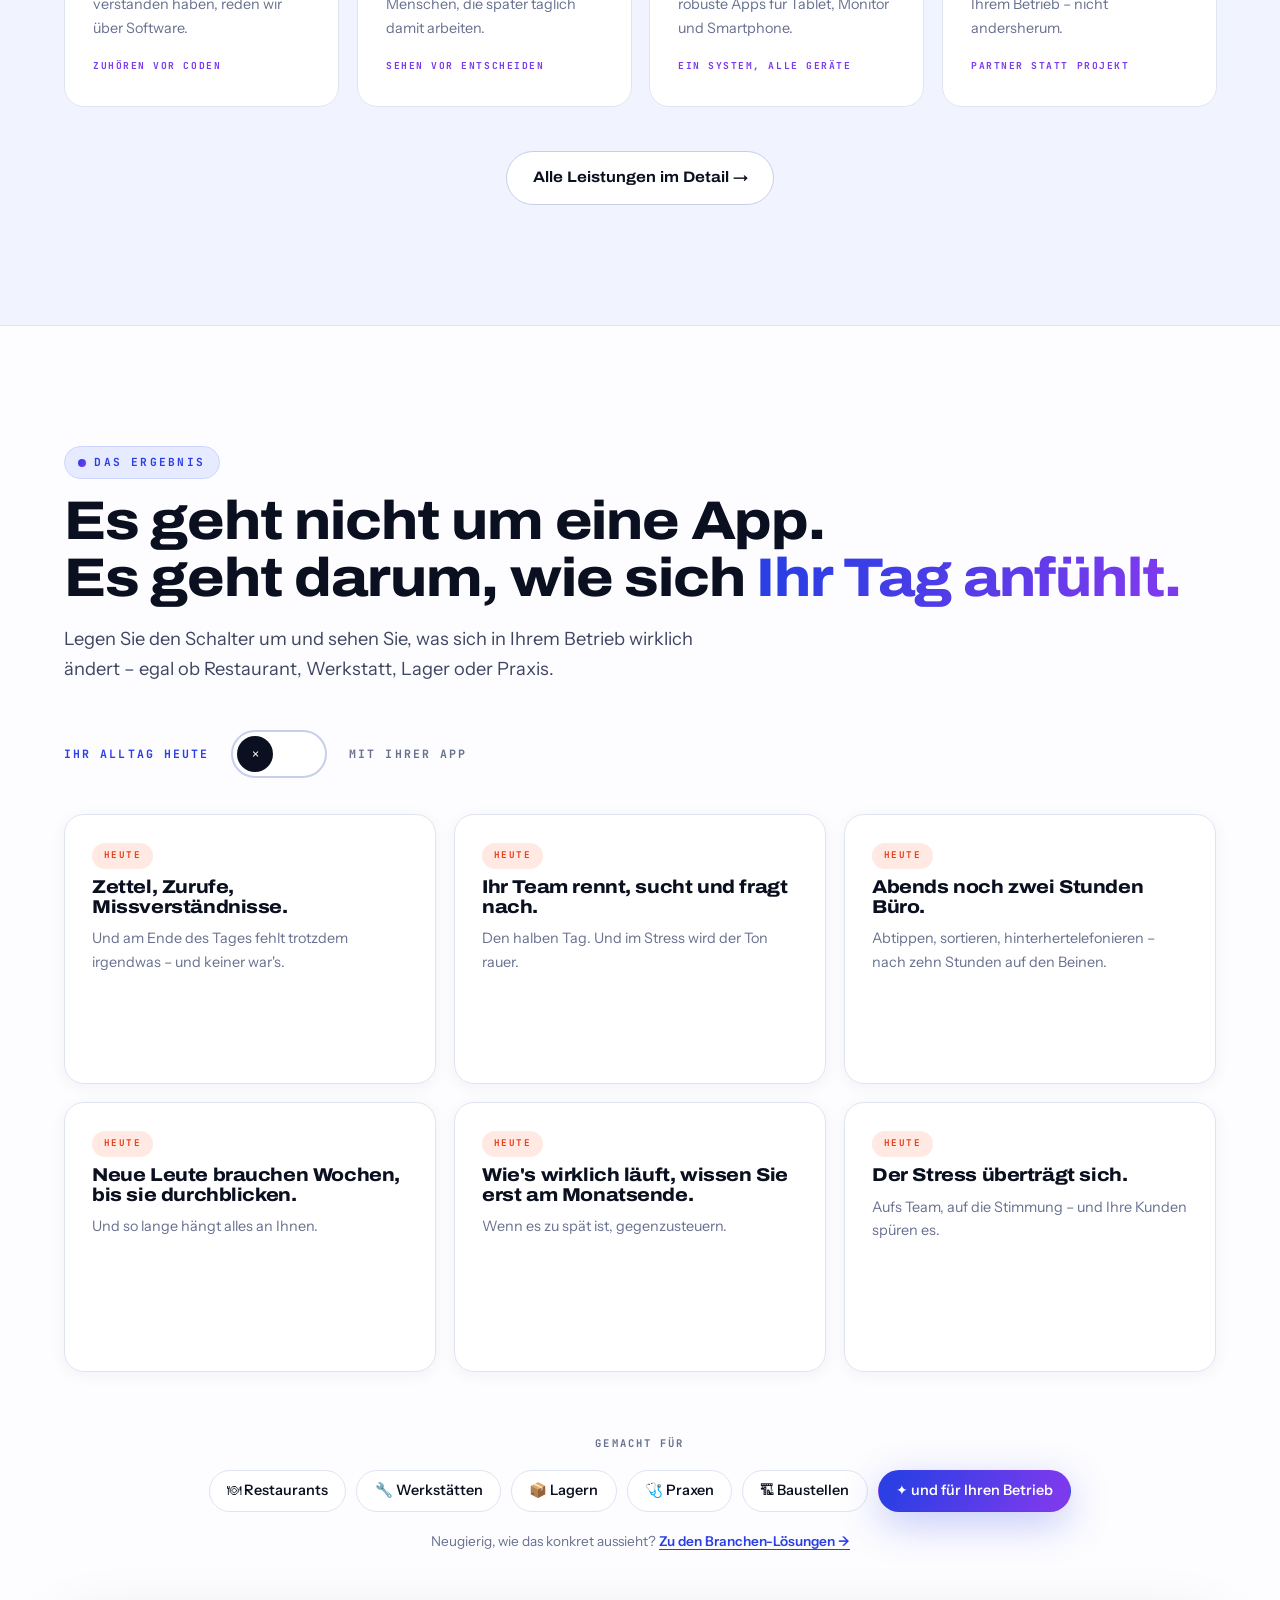
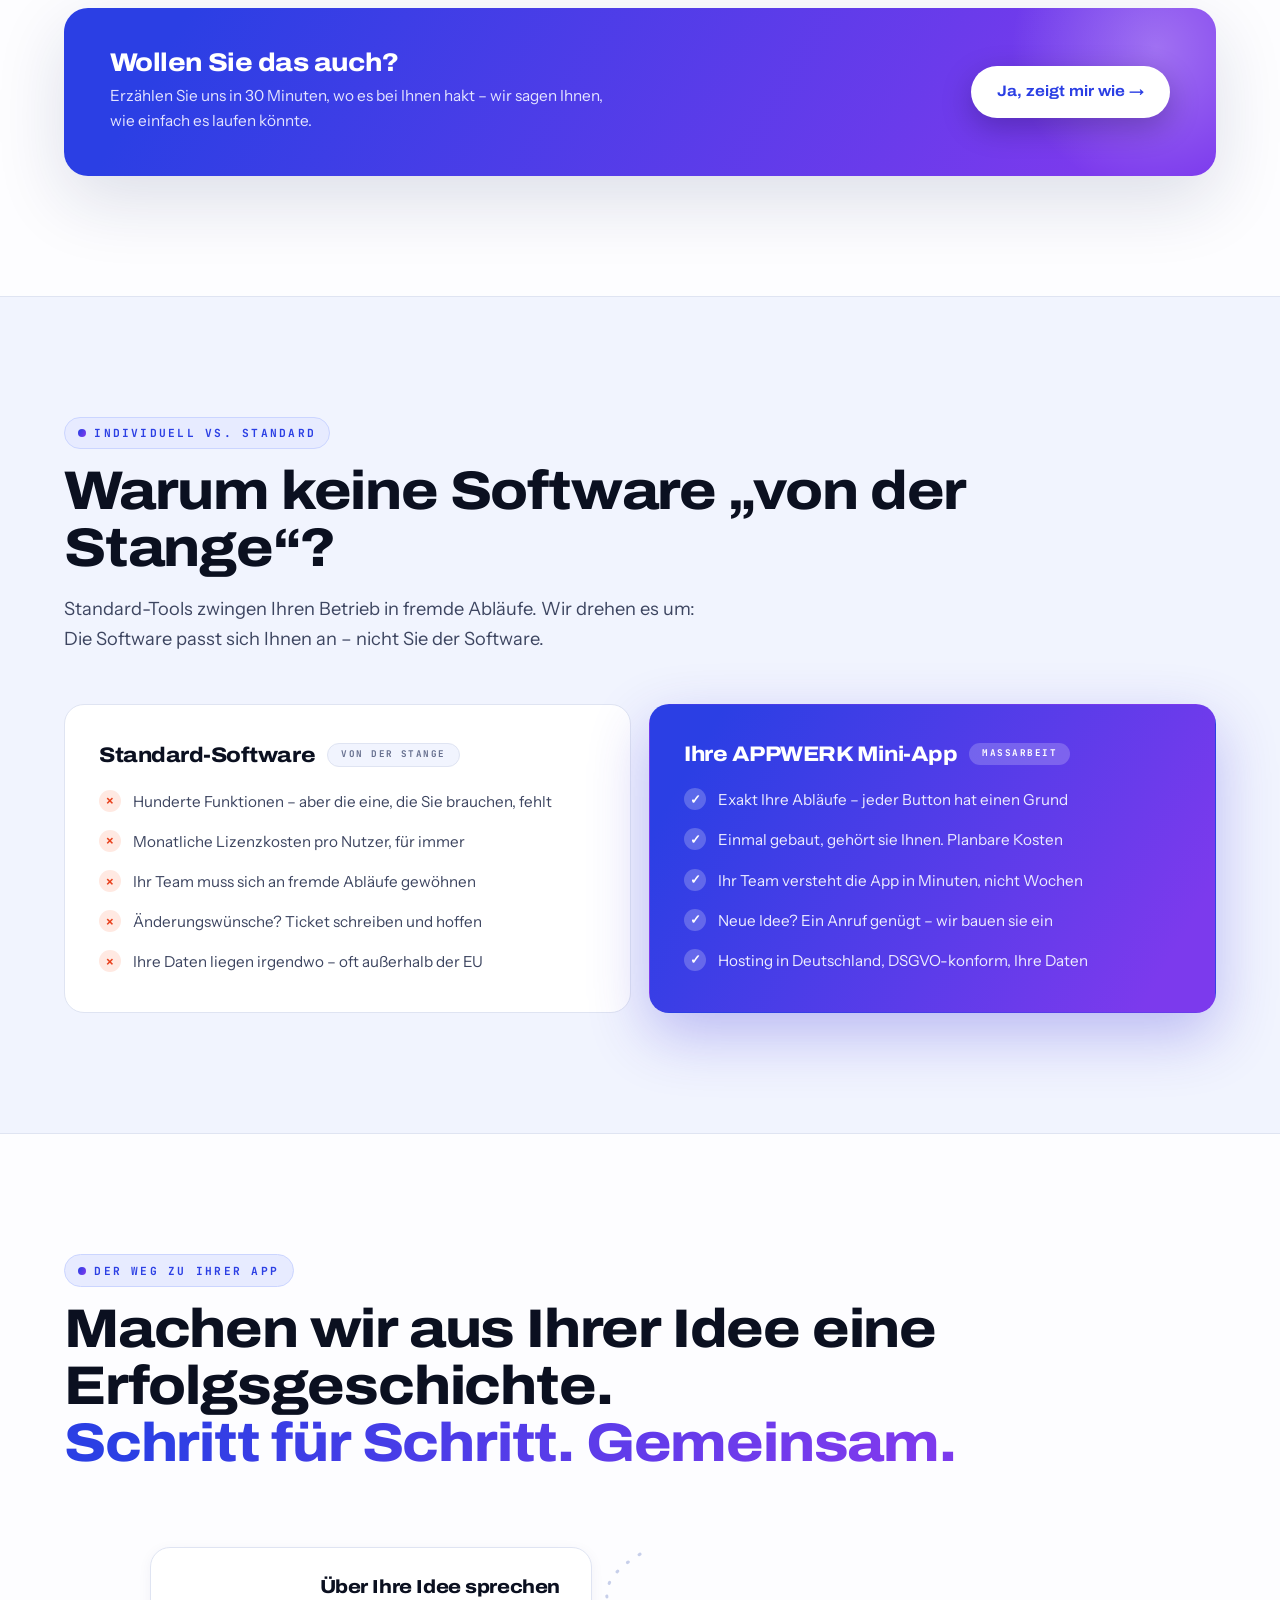
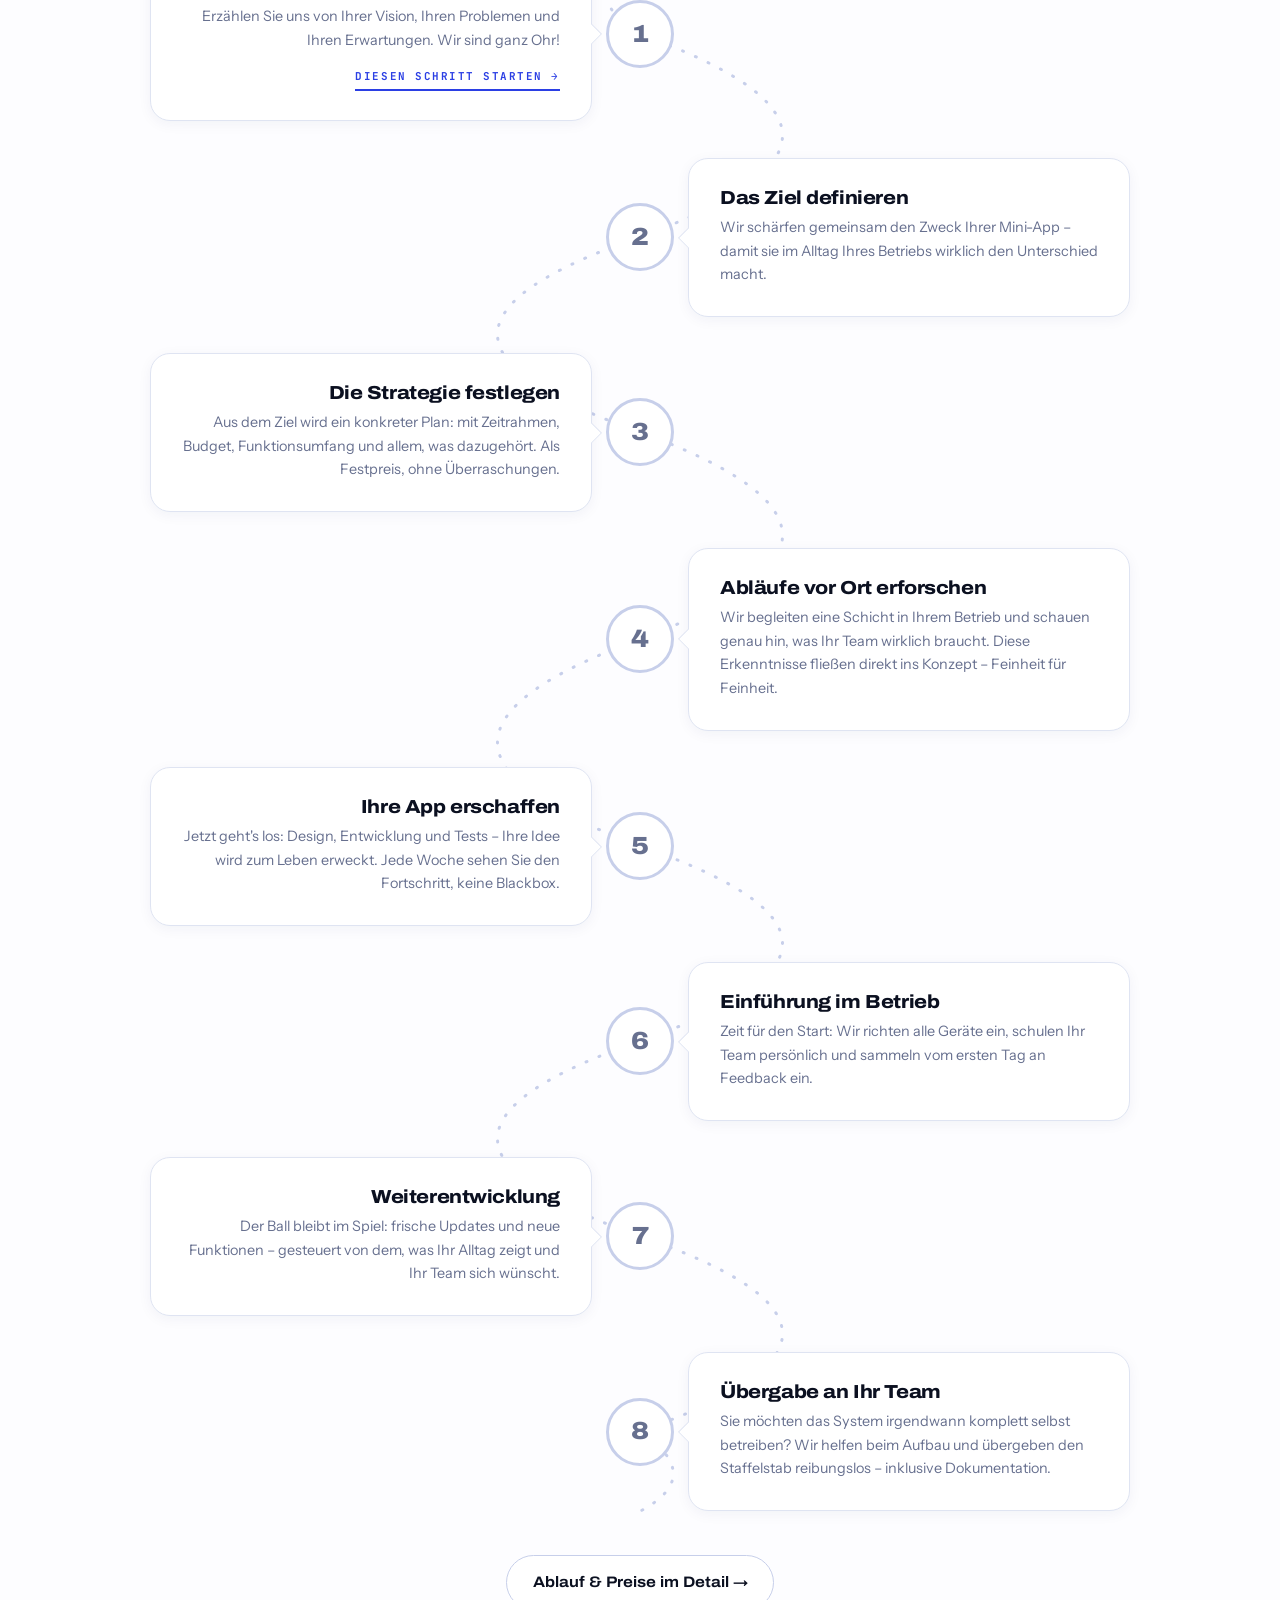
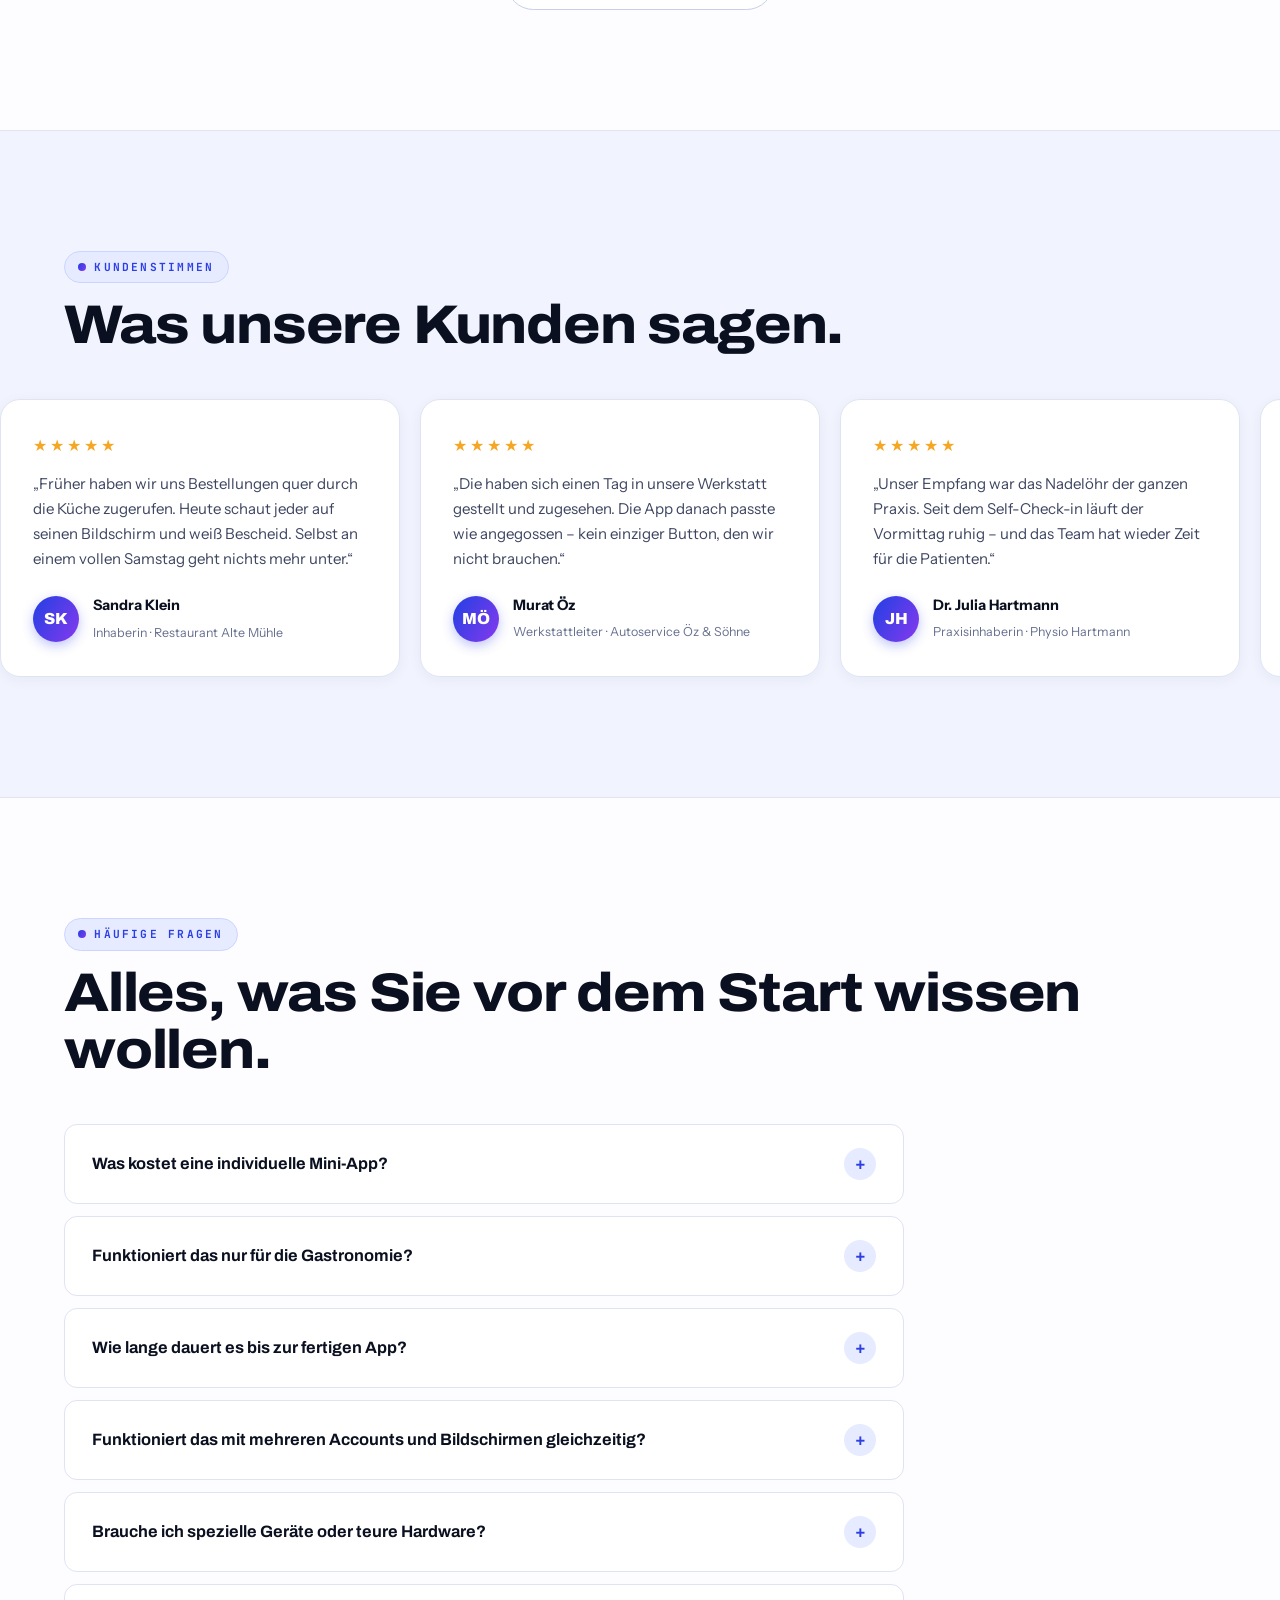
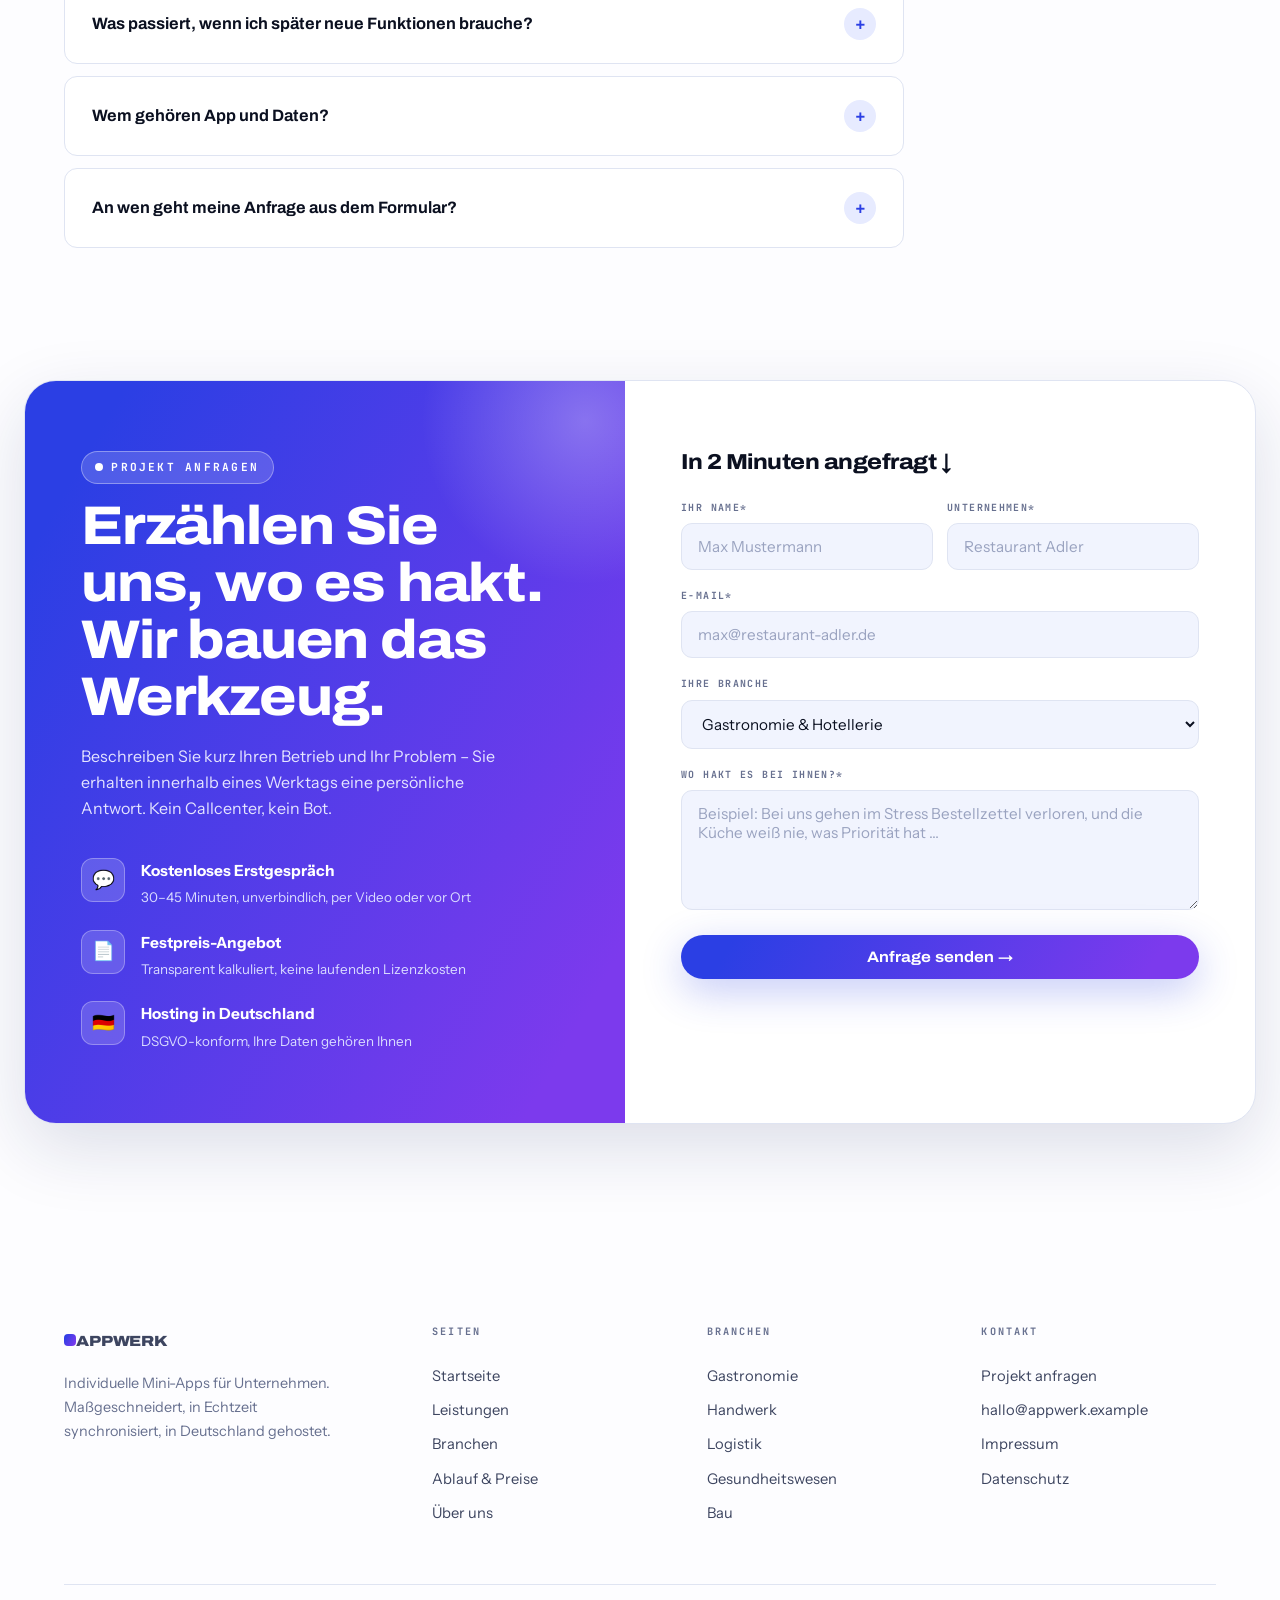
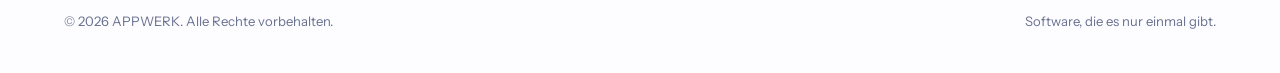
==== commit 5a3bf151: "Add files via upload" ====
--- a/index.html
+++ b/index.html
@@ -112,10 +112,10 @@
 .hero h1{font-size:clamp(2.7rem,5.8vw,4.6rem);margin:1.3rem 0 1.4rem}
 .hero .lead{margin-bottom:2.2rem}
 .hero-ctas{display:flex;gap:14px;flex-wrap:wrap;margin-bottom:2.8rem}
-.hero-trust{display:flex;flex-wrap:wrap}
-.hero-trust div{font-size:.85rem;color:var(--ink-3);padding:0 26px;border-left:2px solid var(--line)}
+.hero-trust{display:flex;flex-wrap:wrap;row-gap:20px;margin-top:6px}
+.hero-trust div{font-size:.86rem;color:var(--ink-3);padding:2px 34px;border-left:2px solid var(--line);line-height:1.55;max-width:230px}
 .hero-trust div:first-child{padding-left:0;border-left:none}
-.hero-trust strong{display:block;font-family:var(--font-display);font-size:1.5rem;color:var(--ink);font-weight:820}
+.hero-trust strong{display:block;font-family:var(--font-display);font-size:1.4rem;color:var(--ink);font-weight:820;margin-bottom:6px;background:var(--grad);-webkit-background-clip:text;background-clip:text;color:transparent}
 
 /* Hero-Mockup */
 .hero-visual{position:relative}
@@ -194,8 +194,8 @@
 .status-btn{border:none;font-family:var(--font-mono);font-size:.6rem;font-weight:700;padding:7px 12px;border-radius:999px;white-space:nowrap;transition:.2s}
 .st-new{background:var(--coral-soft);color:var(--coral)}
 .st-work{background:var(--amber-soft);color:var(--amber)}
-.st-done{background:var(--mint-soft);color:var(--mint);cursor:default}
-.status-btn:not(.st-done):hover{filter:brightness(.94);transform:scale(1.05)}
+.st-done{background:var(--mint-soft);color:var(--mint)}
+.status-btn:hover{filter:brightness(.94);transform:scale(1.05)}
 .svc-status{font-family:var(--font-mono);font-size:.58rem;font-weight:700;padding:6px 11px;border-radius:999px;white-space:nowrap}
 .demo-log{margin-top:16px;background:#fff;border:1px solid var(--line);border-radius:13px;padding:13px 17px;font-family:var(--font-mono);font-size:.7rem;color:var(--ink-2);display:flex;align-items:center;gap:10px;position:relative;z-index:2;min-height:46px}
 .demo-log .lbl{color:var(--violet);font-weight:700;flex-shrink:0}
@@ -494,6 +494,32 @@
 .d-num .n{width:56px;height:56px;border-radius:50%;background:var(--grad);color:#fff;display:grid;place-items:center;font-family:var(--font-display);font-stretch:112%;font-weight:860;font-size:1.4rem;flex-shrink:0;box-shadow:0 8px 20px rgba(43,63,228,.3)}
 .d-num .d-kicker{margin:0}
 
+
+/* Fix: CTA-Button in der Navigation immer weiß auf Verlauf (Menü-Regel übersteuerte die Farbe) */
+.nav-links a.btn-primary{color:#fff !important;background:var(--grad) !important}
+.nav-links a.btn-primary:hover,.nav-links a.btn-primary.active{color:#fff !important;background:var(--grad) !important;filter:brightness(1.07)}
+
+/* Live-Demo: Servieren-Schritt */
+.serve-btn{border:none;font-family:var(--font-mono);font-size:.58rem;font-weight:700;padding:7px 12px;border-radius:999px;background:var(--grad);color:#fff;white-space:nowrap;cursor:pointer;box-shadow:0 4px 14px rgba(43,63,228,.35);animation:nudge 2s ease-in-out infinite}
+.serve-btn:hover{filter:brightness(1.1)}
+.order-card.out{opacity:0;transform:translateX(20px) scale(.95);transition:opacity .4s,transform .4s}
+.order-card.servedcard{opacity:.72}
+
+
+/* ============ KPI-Karten zum Umdrehen (Erklärung auf der Rückseite) ============ */
+.kpi-flip{perspective:1200px;min-height:252px;cursor:pointer;outline:none}
+.kpi-inner{position:relative;width:100%;height:100%;min-height:252px;transform-style:preserve-3d;transition:transform .65s cubic-bezier(.35,.9,.3,1)}
+.kpi-flip.flipped .kpi-inner{transform:rotateY(180deg)}
+.kpi-flip:focus-visible .kpi-inner{outline:3px solid var(--cobalt);outline-offset:3px;border-radius:var(--radius)}
+.kpi-face{position:absolute;inset:0;backface-visibility:hidden;-webkit-backface-visibility:hidden;border-radius:var(--radius);padding:28px 26px;display:flex;flex-direction:column}
+.kpi-face.front{background:#fff;border:1px solid var(--line);box-shadow:0 3px 14px rgba(24,34,90,.05)}
+.kpi-flip:hover .kpi-face.front{border-color:#B9C4FF;box-shadow:var(--shadow-lg)}
+.kpi-face.back{background:var(--grad);color:#fff;transform:rotateY(180deg);box-shadow:0 16px 44px rgba(60,50,220,.32)}
+.kpi-face.back h4{font-family:var(--font-mono);font-size:.6rem;font-weight:700;letter-spacing:.18em;color:#D9DBFF;margin-bottom:12px}
+.kpi-face.back p{font-size:.88rem;color:#EDEDFF;line-height:1.6}
+.kpi-hint{margin-top:auto;padding-top:16px;font-family:var(--font-mono);font-size:.58rem;font-weight:700;letter-spacing:.1em;color:var(--cobalt)}
+.kpi-face.back .kpi-hint{color:#D9DBFF}
+
 </style>
 </head>
 <body>
@@ -509,7 +535,7 @@
       <a href="branchen.html">Branchen</a>
       <a href="ablauf.html">Ablauf</a>
       <a href="ueber-uns.html">Über uns</a>
-      <a href="index.html#kontakt" class="btn btn-primary" style="padding:.62em 1.35em;margin-left:8px">Projekt anfragen</a>
+      <a href="index.html#kontakt" class="btn btn-primary" style="padding:.62em 1.35em;margin-left:8px;color:#fff">Projekt anfragen</a>
     </div>
     <button class="burger" id="burger" aria-label="Menü öffnen" aria-expanded="false">
       <span></span><span></span><span></span>
@@ -542,9 +568,9 @@
         <a href="#demo" class="btn btn-ghost">Live-Demo ausprobieren</a>
       </div>
       <div class="hero-trust rv rv-d4">
-        <div><strong data-count="40">0</strong>ausgelieferte Mini-Apps</div>
-        <div><strong data-count="12" data-suffix=" Branchen">0</strong>vom Restaurant bis zur Werkstatt</div>
-        <div><strong data-count="100" data-suffix="&nbsp;%">0</strong>individuell entwickelt</div>
+        <div><strong>100&nbsp;%</strong>individuell für Ihren Betrieb entwickelt – kein Baukasten</div>
+        <div><strong>Festpreis</strong>statt monatlicher Lizenzkosten pro Nutzer</div>
+        <div><strong>DE-Hosting</strong>DSGVO-konform, Ihre Daten gehören Ihnen</div>
       </div>
     </div>
     <div class="hero-visual rv rv-d2">
@@ -571,13 +597,33 @@
   </div>
 </header>
 
-<!-- ============ KPI ============ -->
+<!-- ============ KPI (zum Umdrehen) ============ -->
 <section class="kpis">
   <div class="wrap kpi-grid">
-    <div class="kpi rv"><small>Weniger Chaos</small><b><span data-count="35">0</span><span>&nbsp;%</span></b><p>weniger Laufwege pro Schicht, weil jeder Bildschirm genau zeigt, was jetzt dran ist</p></div>
-    <div class="kpi rv rv-d1"><small>Mehr Feierabend</small><b><span data-count="8">0</span><span>&nbsp;Std.</span></b><p>Büroarbeit pro Woche zurück – kein Abtippen, kein Suchen, kein Papierstapel mehr</p></div>
-    <div class="kpi rv rv-d2"><small>Weniger Fehler</small><b><span data-count="99.6">0</span><span>&nbsp;%</span></b><p>Genauigkeit, weil die App jeden Handgriff führt statt dem Zufall zu überlassen</p></div>
-    <div class="kpi rv rv-d3"><small>Schneller Start</small><b>ab&nbsp;<span data-count="14">0</span><span>&nbsp;Tagen</span></b><p>vom Erstgespräch zum klickbaren Prototyp – Sie sehen Ihre App, bevor Sie sich festlegen</p></div>
+    <div class="kpi-flip rv" tabindex="0" role="button" aria-label="Karte umdrehen">
+      <div class="kpi-inner">
+        <div class="kpi-face front"><small style="font-family:var(--font-mono);font-size:.62rem;font-weight:700;letter-spacing:.16em;text-transform:uppercase;color:var(--violet);display:block;margin-bottom:12px">Weniger Chaos</small><b style="font-family:var(--font-display);font-size:2.4rem;font-weight:830;letter-spacing:-.02em;line-height:1">bis zu <span class="grad-text">35&nbsp;%</span></b><p style="font-size:.88rem;color:var(--ink-3);margin-top:9px">weniger Laufwege pro Schicht, weil jeder Bildschirm zeigt, was jetzt dran ist</p><span class="kpi-hint">↻ ANTIPPEN: WIE KOMMT DIE ZAHL ZUSTANDE?</span></div>
+        <div class="kpi-face back"><h4>SO KOMMT DIE ZAHL ZUSTANDE</h4><p>Ohne App trägt jemand jede Bestellung persönlich weiter – und fragt bei Unklarheit nach. Das sind 1–2 Wege pro Bestellung. Fallen sie weg, summiert sich das über eine volle Schicht je nach Betrieb auf bis zu ein Drittel weniger Strecke.</p><span class="kpi-hint">↻ ZURÜCKDREHEN</span></div>
+      </div>
+    </div>
+    <div class="kpi-flip rv rv-d1" tabindex="0" role="button" aria-label="Karte umdrehen">
+      <div class="kpi-inner">
+        <div class="kpi-face front"><small style="font-family:var(--font-mono);font-size:.62rem;font-weight:700;letter-spacing:.16em;text-transform:uppercase;color:var(--violet);display:block;margin-bottom:12px">Mehr Feierabend</small><b style="font-family:var(--font-display);font-size:2.4rem;font-weight:830;letter-spacing:-.02em;line-height:1">bis zu <span class="grad-text">8&nbsp;Std.</span></b><p style="font-size:.88rem;color:var(--ink-3);margin-top:9px">Büroarbeit pro Woche zurück – kein Abtippen, kein Suchen, kein Papierstapel</p><span class="kpi-hint">↻ ANTIPPEN: WIE KOMMT DIE ZAHL ZUSTANDE?</span></div>
+        <div class="kpi-face back"><h4>SO KOMMT DIE ZAHL ZUSTANDE</h4><p>Zettel abtippen, Belege sortieren, Informationen zusammensuchen: Das kostet in vielen Betrieben 60–90 Minuten pro Tag. Erfasst die App alles direkt bei der Arbeit mit, fällt genau diese Nacharbeit weg – Abend für Abend.</p><span class="kpi-hint">↻ ZURÜCKDREHEN</span></div>
+      </div>
+    </div>
+    <div class="kpi-flip rv rv-d2" tabindex="0" role="button" aria-label="Karte umdrehen">
+      <div class="kpi-inner">
+        <div class="kpi-face front"><small style="font-family:var(--font-mono);font-size:.62rem;font-weight:700;letter-spacing:.16em;text-transform:uppercase;color:var(--violet);display:block;margin-bottom:12px">Weniger Fehler</small><b style="font-family:var(--font-display);font-size:2.4rem;font-weight:830;letter-spacing:-.02em;line-height:1">bis zu <span class="grad-text">99,6&nbsp;%</span></b><p style="font-size:.88rem;color:var(--ink-3);margin-top:9px">Genauigkeit, weil die App jeden Handgriff führt statt dem Zufall zu überlassen</p><span class="kpi-hint">↻ ANTIPPEN: WIE KOMMT DIE ZAHL ZUSTANDE?</span></div>
+        <div class="kpi-face back"><h4>SO KOMMT DIE ZAHL ZUSTANDE</h4><p>Fehler entstehen beim Übertragen: verhört, verschrieben, vergriffen. Wenn die App jeden Schritt anzeigt und bestätigen lässt – etwa per Scan – bleibt fast keine Stelle mehr übrig, an der etwas schiefgehen kann.</p><span class="kpi-hint">↻ ZURÜCKDREHEN</span></div>
+      </div>
+    </div>
+    <div class="kpi-flip rv rv-d3" tabindex="0" role="button" aria-label="Karte umdrehen">
+      <div class="kpi-inner">
+        <div class="kpi-face front"><small style="font-family:var(--font-mono);font-size:.62rem;font-weight:700;letter-spacing:.16em;text-transform:uppercase;color:var(--violet);display:block;margin-bottom:12px">Schneller Start</small><b style="font-family:var(--font-display);font-size:2.4rem;font-weight:830;letter-spacing:-.02em;line-height:1">ab <span class="grad-text">14&nbsp;Tagen</span></b><p style="font-size:.88rem;color:var(--ink-3);margin-top:9px">vom Erstgespräch zum klickbaren Prototyp – Sie sehen Ihre App, bevor Sie sich festlegen</p><span class="kpi-hint">↻ ANTIPPEN: WIE GEHT DAS SO SCHNELL?</span></div>
+        <div class="kpi-face back"><h4>WIE GEHT DAS SO SCHNELL?</h4><p>Weil wir zuerst keinen fertigen Code bauen, sondern einen klickbaren Prototyp: Er zeigt jede Ansicht und jeden Ablauf, entsteht aber in Tagen statt Wochen. Sie entscheiden erst danach – auf Basis von etwas, das Sie anfassen können.</p><span class="kpi-hint">↻ ZURÜCKDREHEN</span></div>
+      </div>
+    </div>
   </div>
 </section>
 
@@ -587,7 +633,7 @@
     <div class="demo-head">
       <span class="eyebrow rv">Signature-Projekt · Live zum Anfassen</span>
       <h2 class="rv rv-d1">Ein Restaurant. Drei Bildschirme. <span class="grad-text">Null Zurufe.</span></h2>
-      <p class="lead rv rv-d2">So funktioniert unser Gastro-System: Der Service nimmt Bestellungen am Tablet auf – Essen erscheint <b>sofort in der Küche</b>, Getränke <b>sofort an der Schanke</b>. <b>Probieren Sie es aus:</b> Tisch wählen, Artikel antippen, Status umschalten.</p>
+      <p class="lead rv rv-d2">So funktioniert unser Gastro-System: Der Service nimmt Bestellungen am Tablet auf – Essen erscheint <b>sofort in der Küche</b>, Getränke <b>sofort an der Schanke</b>. <b>Probieren Sie es aus:</b> Tisch wählen, Artikel antippen, in Küche oder Schanke auf „Fertig“ stellen und mit einem Tipp an den Tisch servieren. Verklickt? Ein weiterer Tipp auf den Status dreht ihn wieder zurück.</p>
     </div>
     <div class="demo-shell rv">
       <div class="demo-topbar">
@@ -707,9 +753,9 @@
     </div>
 
     <div class="ba-branches rv">
-      <span>Läuft bereits in</span>
+      <span>Gemacht für</span>
       <div class="ba-chip-row">
-        <i>🍽 Restaurants</i><i>🔧 Werkstätten</i><i>📦 Lagern</i><i>🩺 Praxen</i><i>🏗 Baustellen</i><i class="ba-you">✦ bald in Ihrem Betrieb</i>
+        <i>🍽 Restaurants</i><i>🔧 Werkstätten</i><i>📦 Lagern</i><i>🩺 Praxen</i><i>🏗 Baustellen</i><i class="ba-you">✦ und für Ihren Betrieb</i>
       </div>
       <p class="mini-note">Neugierig, wie das konkret aussieht? <a href="branchen.html">Zu den Branchen-Lösungen →</a></p>
     </div>
@@ -864,12 +910,14 @@
     <span class="eyebrow rv">Häufige Fragen</span>
     <h2 class="rv rv-d1">Alles, was Sie vor dem Start wissen wollen.</h2>
     <div class="faq-list rv rv-d2">
-      <details class="faq"><summary>Was kostet eine individuelle Mini-App?<span class="pl">+</span></summary><div class="a">Das hängt vom Umfang ab. Ein fokussiertes System wie ein Bestell-Board für die Gastronomie startet typischerweise im niedrigen bis mittleren vierstelligen Bereich. Nach dem kostenlosen Erstgespräch erhalten Sie ein Festpreis-Angebot – ohne versteckte Kosten und ohne Lizenzgebühren pro Nutzer.</div></details>
+      <details class="faq"><summary>Was kostet eine individuelle Mini-App?<span class="pl">+</span></summary><div class="a">Das hängt vom Umfang ab. Ein fokussiertes System – etwa ein Bestell-Board, eine Werkstatt-Anzeige oder ein digitales Bautagebuch – startet typischerweise im niedrigen bis mittleren vierstelligen Bereich. Nach dem kostenlosen Erstgespräch erhalten Sie ein Festpreis-Angebot ohne versteckte Kosten und ohne Lizenzgebühren pro Nutzer.</div></details>
+      <details class="faq"><summary>Funktioniert das nur für die Gastronomie?<span class="pl">+</span></summary><div class="a">Nein – das Prinzip ist überall dasselbe: Informationen landen automatisch beim Richtigen. In der Werkstatt sieht die Halle jeden Auftrag samt Status, im Lager führt die App durch die Pick-Route, in der Praxis checken Patienten selbst ein, auf der Baustelle entsteht das Bautagebuch in zwei Minuten. Details zu jeder Branche finden Sie auf der <a href="branchen.html" style="color:var(--cobalt);font-weight:600">Branchen-Seite</a>.</div></details>
       <details class="faq"><summary>Wie lange dauert es bis zur fertigen App?<span class="pl">+</span></summary><div class="a">Den klickbaren Prototyp sehen Sie ab 14 Tagen. Die fertige, im Betrieb laufende App gibt es je nach Umfang nach 4 bis 10 Wochen. Kleinere Systeme sind oft schneller einsatzbereit.</div></details>
+      <details class="faq"><summary>Funktioniert das mit mehreren Accounts und Bildschirmen gleichzeitig?<span class="pl">+</span></summary><div class="a">Ja, das ist unsere Kernkompetenz: mehrere Accounts mit unterschiedlichen Rollen auf mehreren Bildschirmen, alles in Echtzeit synchronisiert. Im Restaurant sieht die Küche nur ihre Speisen, in der Werkstatt jede Bühne nur ihre Aufträge, im Lager jeder Picker nur seine Route – und die Leitung sieht überall alles.</div></details>
       <details class="faq"><summary>Brauche ich spezielle Geräte oder teure Hardware?<span class="pl">+</span></summary><div class="a">Nein. Unsere Apps laufen im Browser – auf handelsüblichen Tablets, Monitoren und Smartphones, die Sie oft schon haben. Wenn neue Geräte sinnvoll sind, beraten wir herstellerneutral und richten alles für Sie ein.</div></details>
-      <details class="faq"><summary>Funktioniert das mit mehreren Accounts und Bildschirmen gleichzeitig?<span class="pl">+</span></summary><div class="a">Ja, das ist unsere Kernkompetenz: mehrere Accounts mit unterschiedlichen Rollen auf mehreren Bildschirmen, alles in Echtzeit synchronisiert. Die Küche sieht nur Küchen-Themen, die Schanke nur Getränke, die Leitung sieht alles – jeder genau das, was er braucht.</div></details>
-      <details class="faq"><summary>Was passiert, wenn ich später neue Funktionen brauche?<span class="pl">+</span></summary><div class="a">Genau dafür sind Mini-Apps gemacht: Sie wachsen mit. Ein kurzes Gespräch, ein Angebot, und die neue Funktion wird eingebaut – ohne dass Sie das System wechseln müssen. Viele Kunden erweitern ihre App bereits nach wenigen Monaten.</div></details>
+      <details class="faq"><summary>Was passiert, wenn ich später neue Funktionen brauche?<span class="pl">+</span></summary><div class="a">Genau dafür sind Mini-Apps gemacht: Sie wachsen mit. Ein kurzes Gespräch, ein Angebot, und die neue Funktion wird eingebaut – ohne dass Sie das System wechseln müssen. Egal ob Küche, Werkbank oder Lagerhalle.</div></details>
       <details class="faq"><summary>Wem gehören App und Daten?<span class="pl">+</span></summary><div class="a">Ihnen. Sie erhalten volle Nutzungsrechte an Ihrer App, und Ihre Daten werden DSGVO-konform in Deutschland gehostet. Auf Wunsch betreiben wir das System auch komplett auf Ihrer eigenen Infrastruktur.</div></details>
+      <details class="faq"><summary>An wen geht meine Anfrage aus dem Formular?<span class="pl">+</span></summary><div class="a">Ihre Nachricht geht direkt an <b>hallo@appwerk.example</b> – dieselbe Adresse finden Sie im <a href="impressum.html" style="color:var(--cobalt);font-weight:600">Impressum</a>. Es antwortet ein Mensch, kein automatisches System, in der Regel innerhalb eines Werktags.</div></details>
     </div>
   </div>
 </section>
@@ -947,8 +995,8 @@
         <h4>Kontakt</h4>
         <a href="index.html#kontakt">Projekt anfragen</a>
         <a href="mailto:hallo@appwerk.example">hallo@appwerk.example</a>
-        <a href="#">Impressum</a>
-        <a href="#">Datenschutz</a>
+        <a href="impressum.html">Impressum</a>
+        <a href="datenschutz.html">Datenschutz</a>
       </div>
     </div>
     <div class="foot-bottom">
@@ -1035,18 +1083,44 @@
   function hideEmpty(list){const e=list.querySelector('.order-empty');if(e)e.style.display='none';}
   function pulse(p){p.classList.add('pulse');setTimeout(()=>p.classList.remove('pulse'),700);}
 
-  const STATUS={new:{cls:'st-new',txt:'NEU',next:'work'},work:{cls:'st-work',txt:'IN ARBEIT',next:'done'},done:{cls:'st-done',txt:'✓ FERTIG',next:null}};
-  const SVC={new:{bg:'#FFE9E2',c:'#C2340F',t:'BESTELLT'},work:{bg:'#FFF3D6',c:'#9A6A00',t:'IN ARBEIT'},done:{bg:'#DCF5E9',c:'#0B7A4F',t:'✓ FERTIG'}};
+  const STATUS={new:{cls:'st-new',txt:'NEU',next:'work'},work:{cls:'st-work',txt:'IN ARBEIT',next:'done'},done:{cls:'st-done',txt:'✓ FERTIG',next:'new'}};
+  const SVC={new:{bg:'#FFE9E2',c:'#C2340F',t:'BESTELLT'},work:{bg:'#FFF3D6',c:'#9A6A00',t:'IN ARBEIT'}};
 
   function setStatus(id,st){
     const o=orders[id]; if(!o) return;
     o.status=st;
     const s=STATUS[st];
     o.btn.className='status-btn '+s.cls; o.btn.textContent=s.txt;
+    if(st==='done'){
+      /* Fertig → der Service bekommt einen Servieren-Button */
+      o.svc.textContent=`AN TISCH ${o.table} →`;
+      o.svc.className='serve-btn';
+      o.svc.style.background=''; o.svc.style.color='';
+      o.svc.onclick=()=>serve(id);
+      pulse(document.getElementById('panelService'));
+      log(`${o.name} ist fertig! Das Service-Tablet zeigt jetzt: an Tisch ${o.table} servieren.`);
+      return;
+    }
+    /* falls vorher „Fertig“: Servieren-Button wieder wegnehmen */
+    o.svc.onclick=null; o.svc.className='svc-status';
     const v=SVC[st];
     o.svc.style.background=v.bg; o.svc.style.color=v.c; o.svc.textContent=v.t;
     pulse(document.getElementById('panelService'));
-    log(`${o.name} (Tisch ${o.table}) → ${v.t.replace('✓ ','')}. Service-Tablet aktualisiert.`);
+    log(`${o.name} (Tisch ${o.table}) → ${v.t}. Service-Tablet aktualisiert.`);
+  }
+
+  function serve(id){
+    const o=orders[id]; if(!o||o.status!=='done') return;
+    o.status='served';
+    o.svc.onclick=null;
+    o.svc.className='svc-status';
+    o.svc.style.background='#DCF5E9'; o.svc.style.color='#0B7A4F';
+    o.svc.textContent='✓ AM TISCH';
+    o.svcCard.classList.add('servedcard');
+    /* Erledigtes verschwindet vom Küchen-/Schanken-Bildschirm */
+    o.card.classList.add('out');
+    setTimeout(()=>o.card.remove(),420);
+    log(`${o.name} an Tisch ${o.table} serviert. Küche & Schanke sind wieder frei dafür.`);
   }
 
   document.querySelector('#panelService .item-grid').addEventListener('click',e=>{
@@ -1069,7 +1143,7 @@
     btn.addEventListener('click',()=>{const o=orders[id];const nx=STATUS[o.status].next;if(nx)setStatus(id,nx);});
     tc.appendChild(btn); targetList.prepend(tc);
 
-    orders[id]={name,table,status:'new',btn,svc:svcTag};
+    orders[id]={name,table,status:'new',btn,svc:svcTag,card:tc,svcCard:sc};
     setTimeout(()=>pulse(targetPanel),80);
     setStatusInit(id);
     log(`Neue Bestellung: ${name} für Tisch ${table} → erscheint sofort an der ${dest}.`);
@@ -1081,6 +1155,13 @@
     o.svc.style.background=v.bg; o.svc.style.color=v.c; o.svc.textContent=v.t;
   }
 })();
+
+/* ========== KPI-Karten: Antippen dreht zur Erklärung ========== */
+document.querySelectorAll('.kpi-flip').forEach(c=>{
+  const flip=()=>c.classList.toggle('flipped');
+  c.addEventListener('click',flip);
+  c.addEventListener('keydown',e=>{if(e.key==='Enter'||e.key===' '){e.preventDefault();flip();}});
+});
 
 /* ========== ERGEBNIS: Vorher/Nachher-Schalter ========== */
 (function(){
@@ -1170,7 +1251,7 @@
     });
     card.addEventListener('mouseleave',()=>{card.style.transform='';});
   }
-  document.querySelectorAll('.step-card,.svc,.kpi').forEach(bind);
+  document.querySelectorAll('.step-card,.svc').forEach(bind);
   /* Testimonials nach dem Klonen binden */
   setTimeout(()=>document.querySelectorAll('.t-card').forEach(bind),0);
 })();
@@ -1198,6 +1279,7 @@
 });
 
 /* ========== Formular ========== */
+const KONTAKT_EMAIL='hallo@appwerk.example'; /* ← HIER Ihre echte E-Mail-Adresse eintragen */
 const cForm=document.getElementById('contactForm');
 if(cForm) cForm.addEventListener('submit',e=>{
   e.preventDefault();
@@ -1212,6 +1294,15 @@
   const mail=document.getElementById('fMail');
   if(mail.value && !/^[^@\s]+@[^@\s]+\.[^@\s]+$/.test(mail.value)){ mail.style.borderColor='#E8401C'; ok=false; }
   if(!ok) return;
+  /* Anfrage ins E-Mail-Programm übergeben – Empfänger: KONTAKT_EMAIL */
+  const betreff=encodeURIComponent('Projektanfrage über die Website – '+document.getElementById('fCompany').value.trim());
+  const text=encodeURIComponent(
+    'Name: '+document.getElementById('fName').value.trim()+
+    '\nUnternehmen: '+document.getElementById('fCompany').value.trim()+
+    '\nE-Mail: '+mail.value.trim()+
+    '\nBranche: '+document.getElementById('fBranche').value+
+    '\n\nWo es hakt:\n'+document.getElementById('fMsg').value.trim());
+  window.location.href='mailto:'+KONTAKT_EMAIL+'?subject='+betreff+'&body='+text;
   document.getElementById('contactForm').style.display='none';
   document.getElementById('formOk').style.display='block';
 });
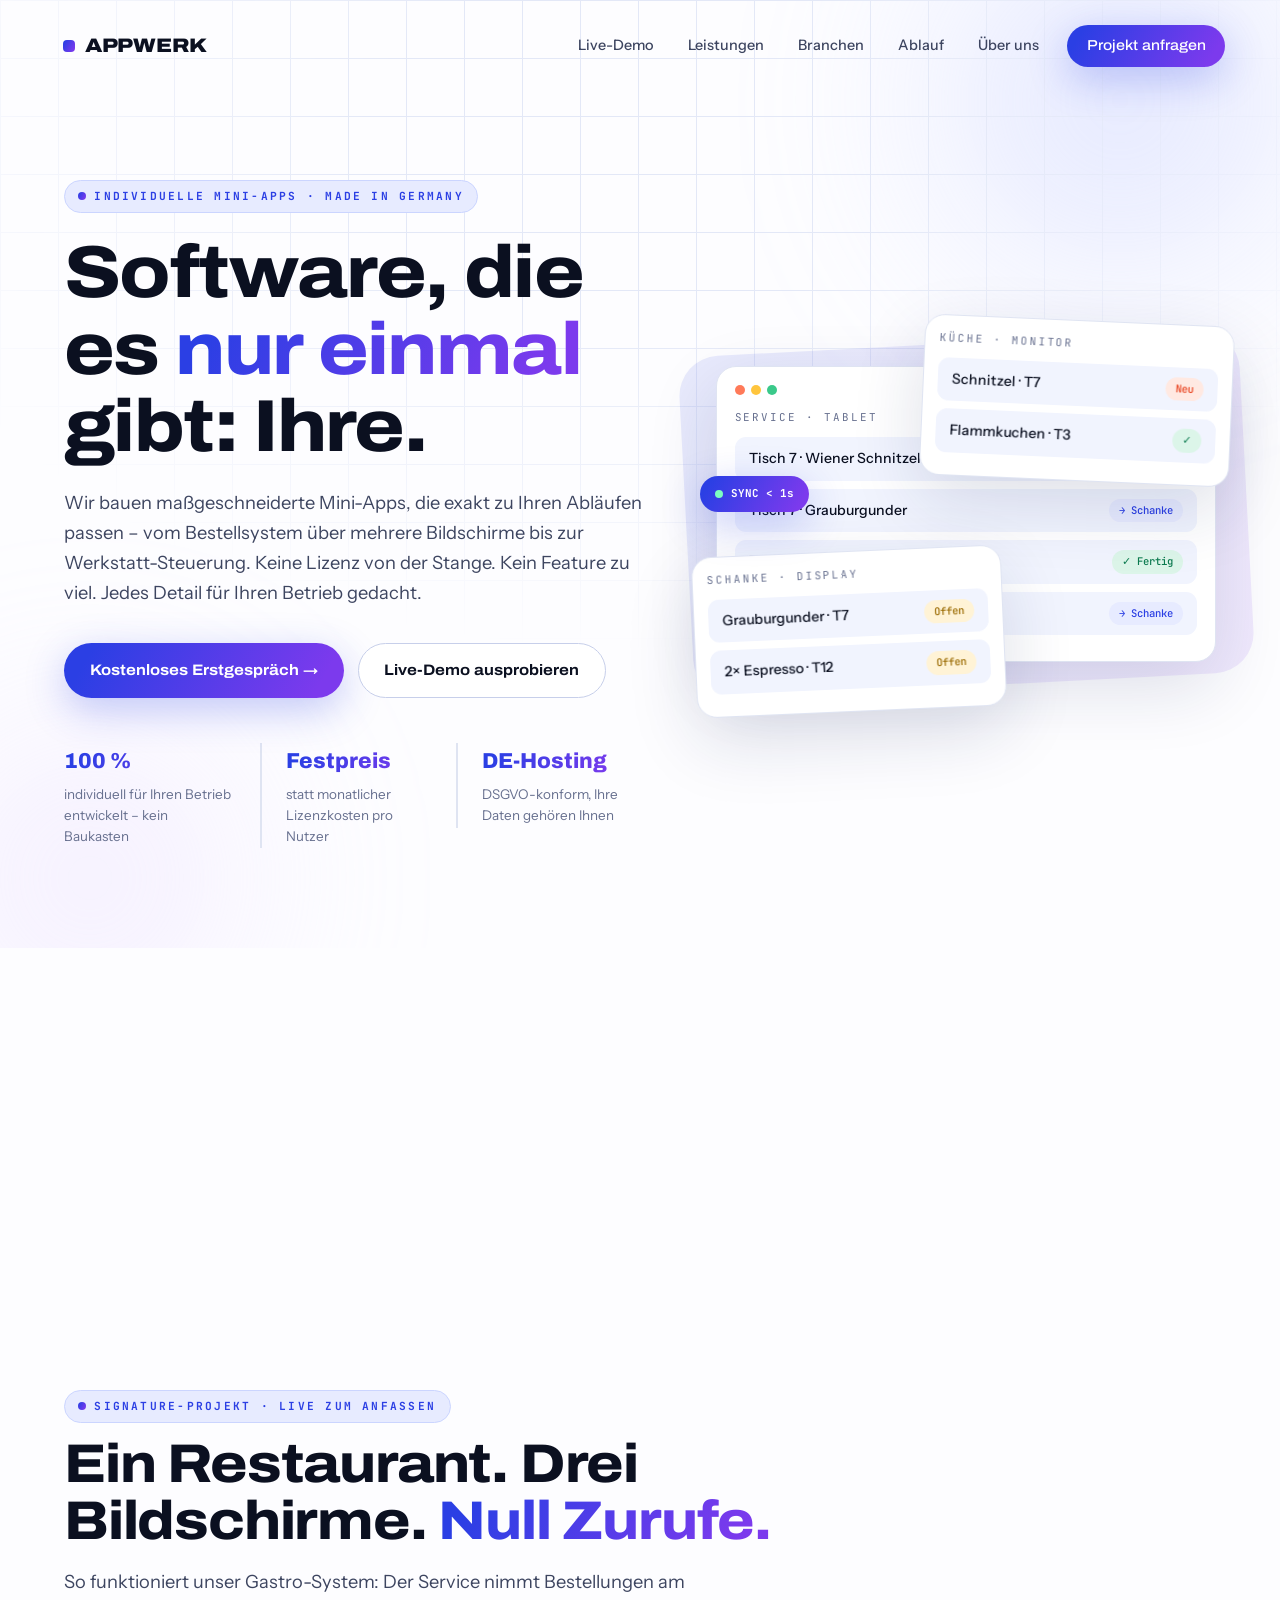
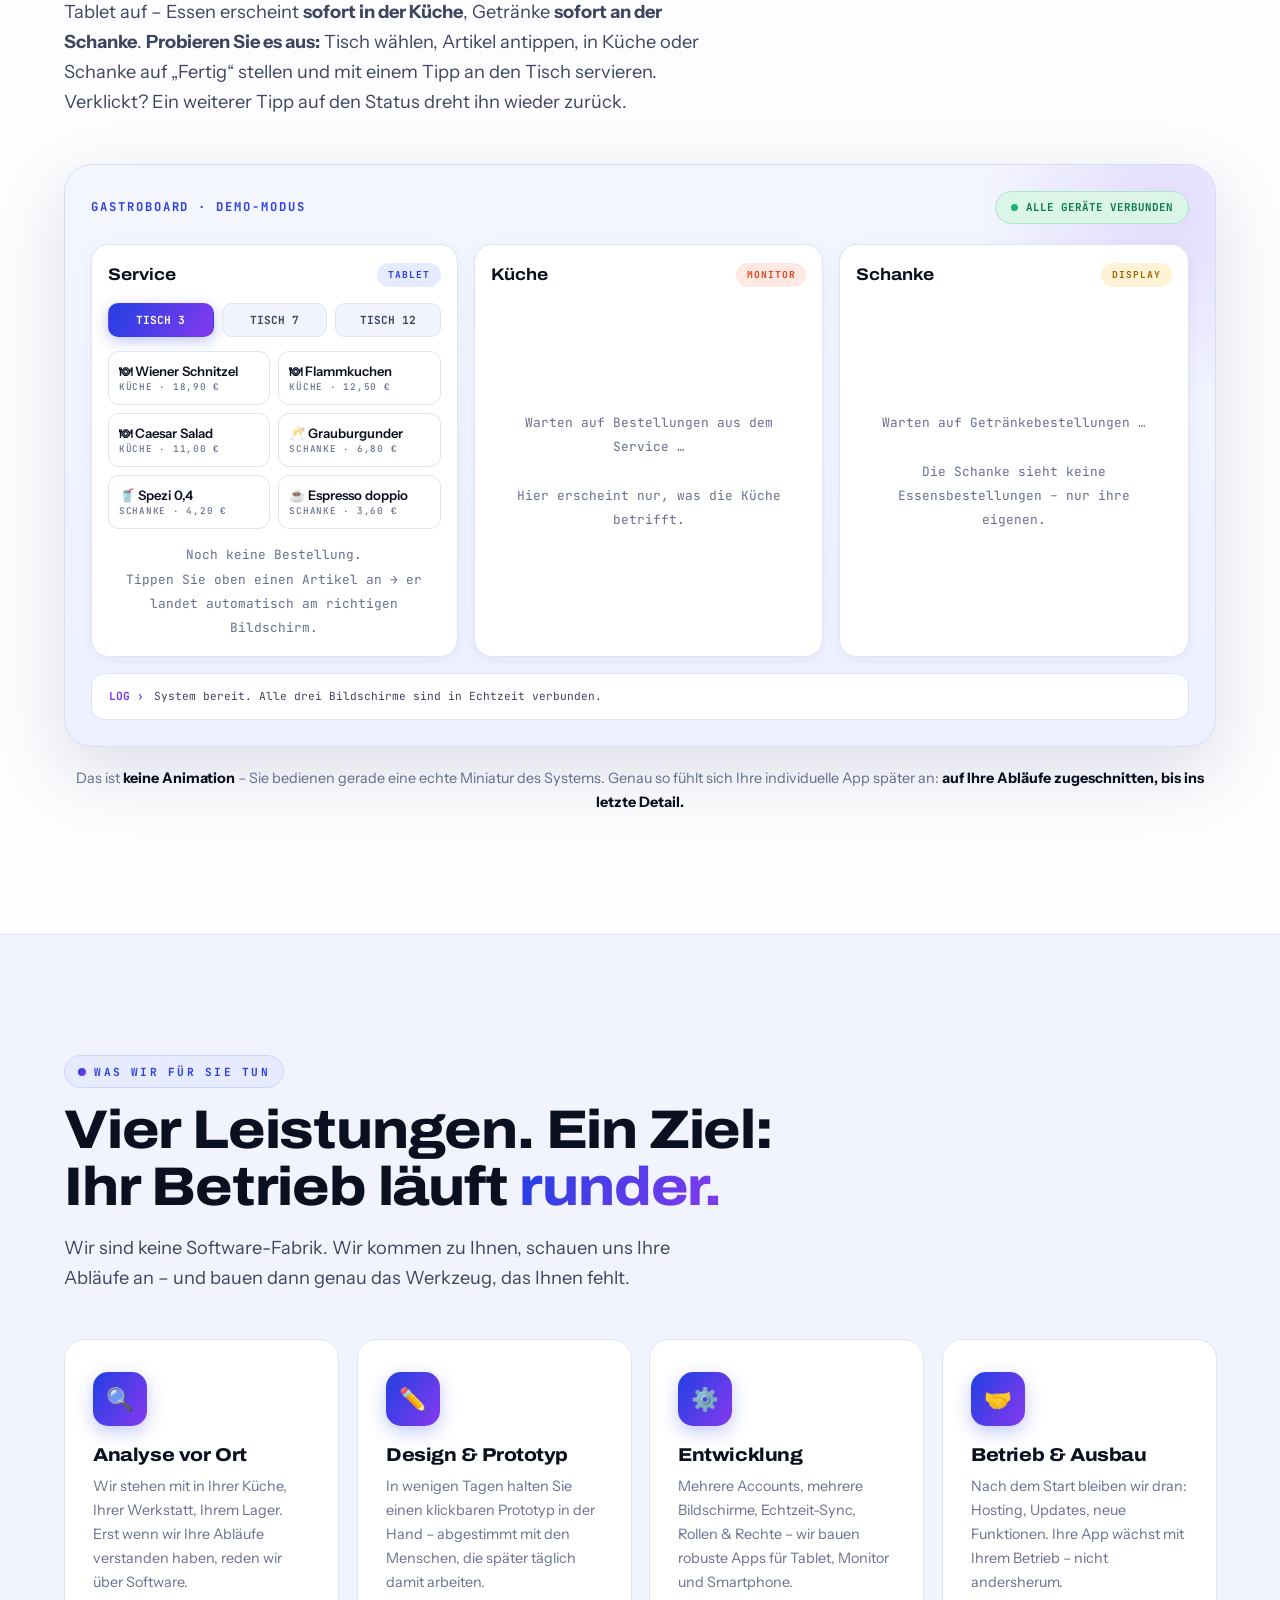
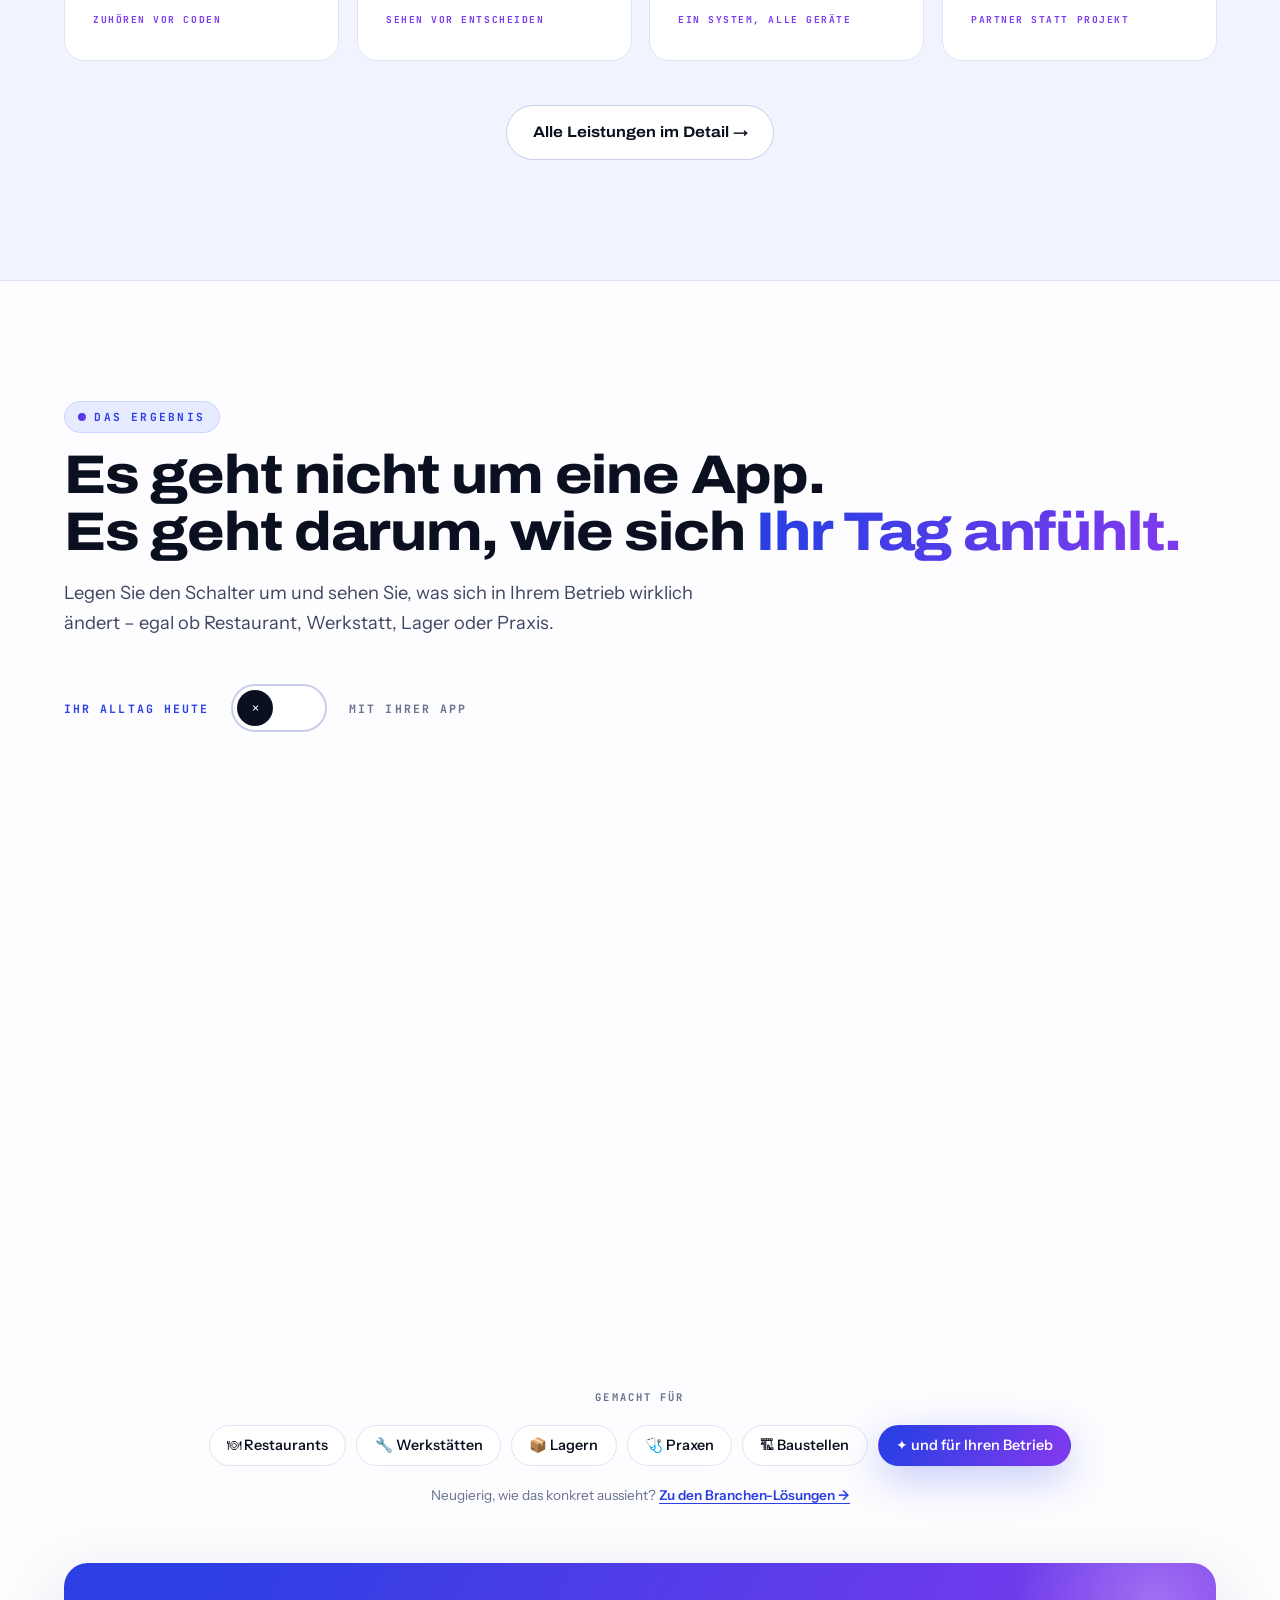
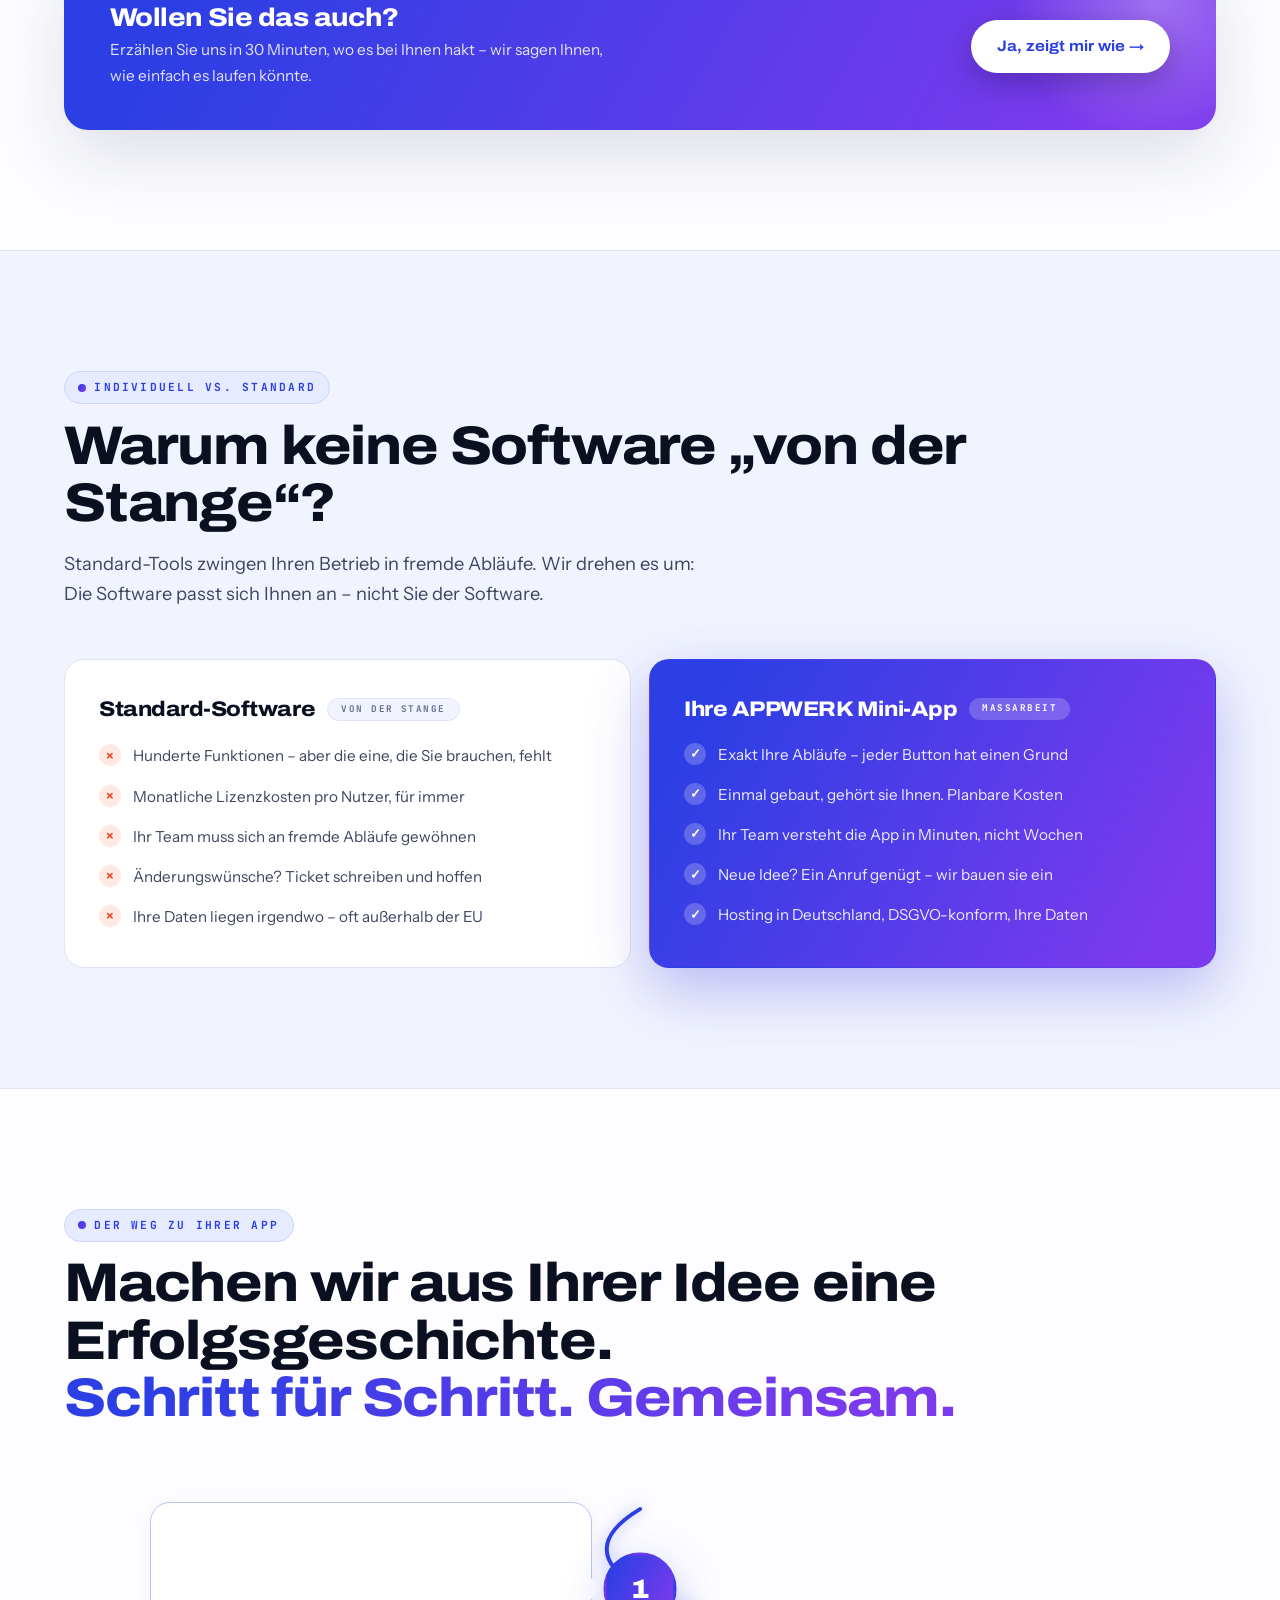
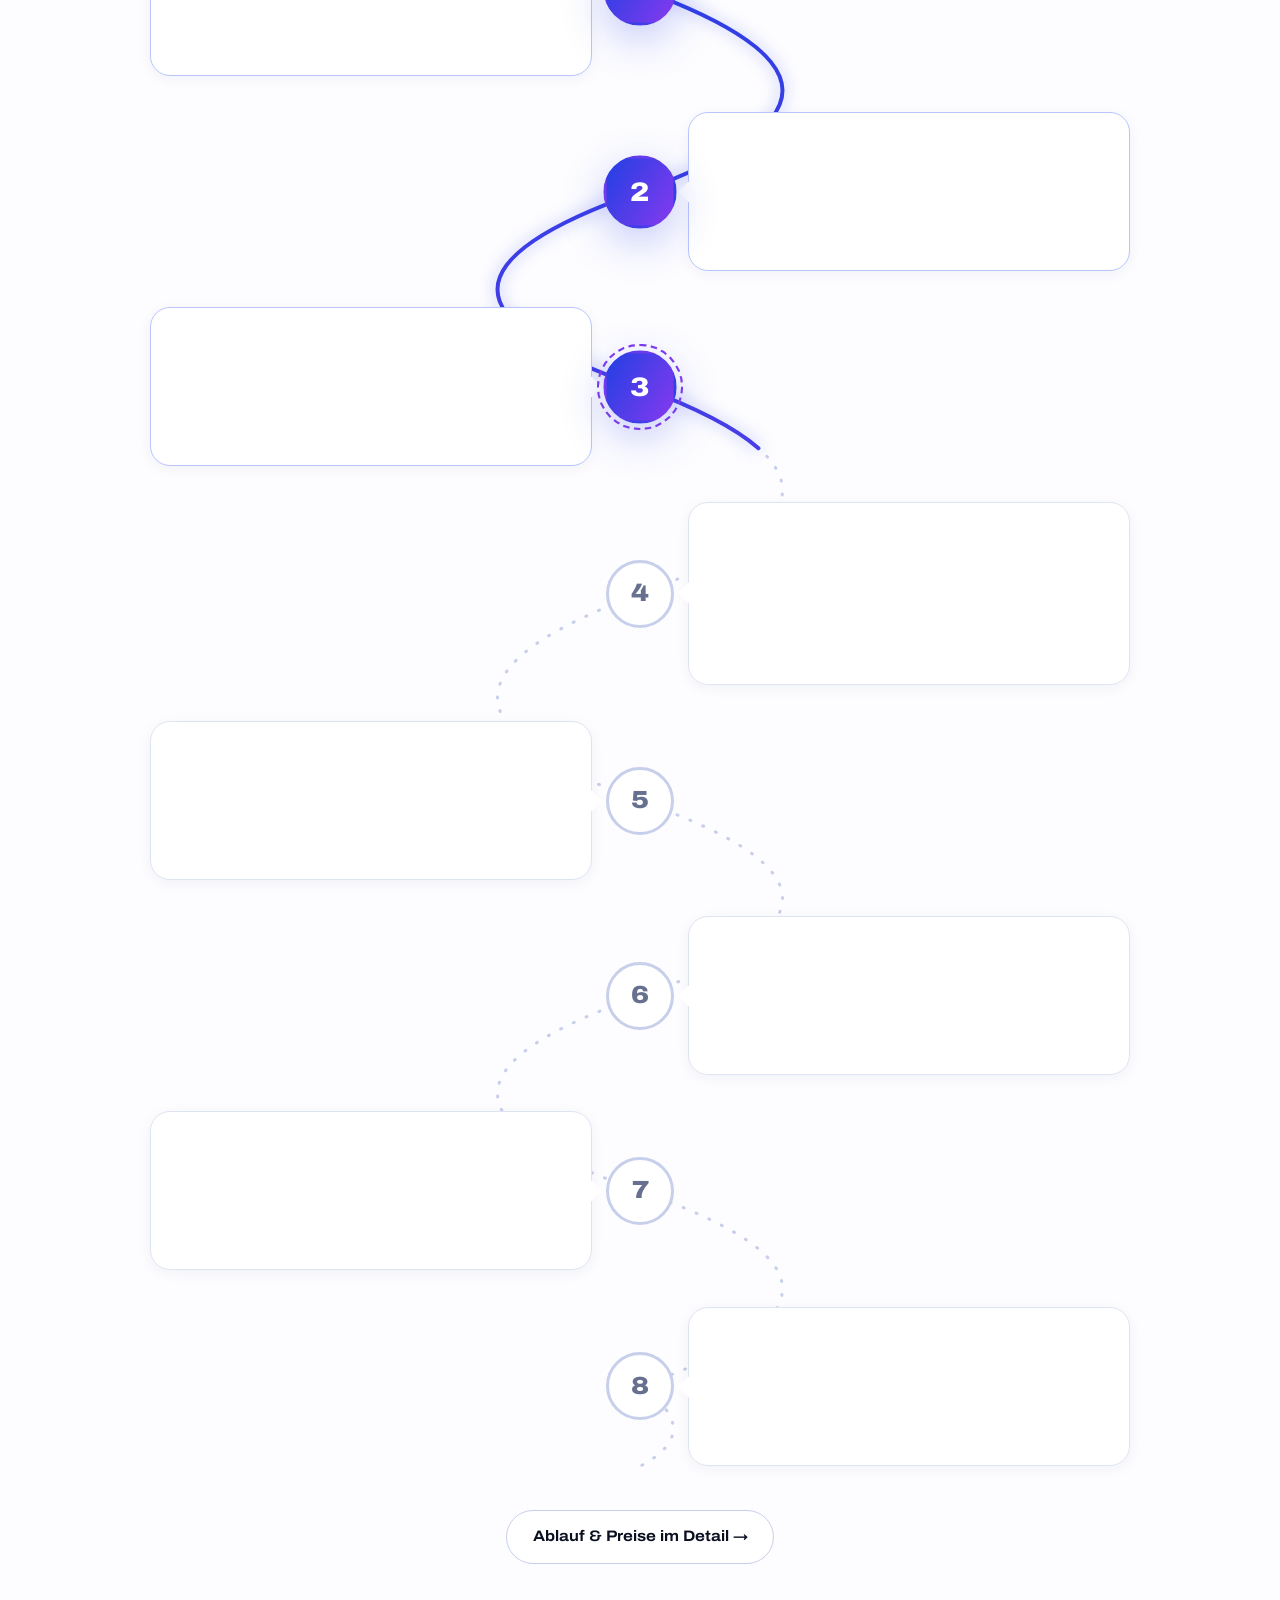
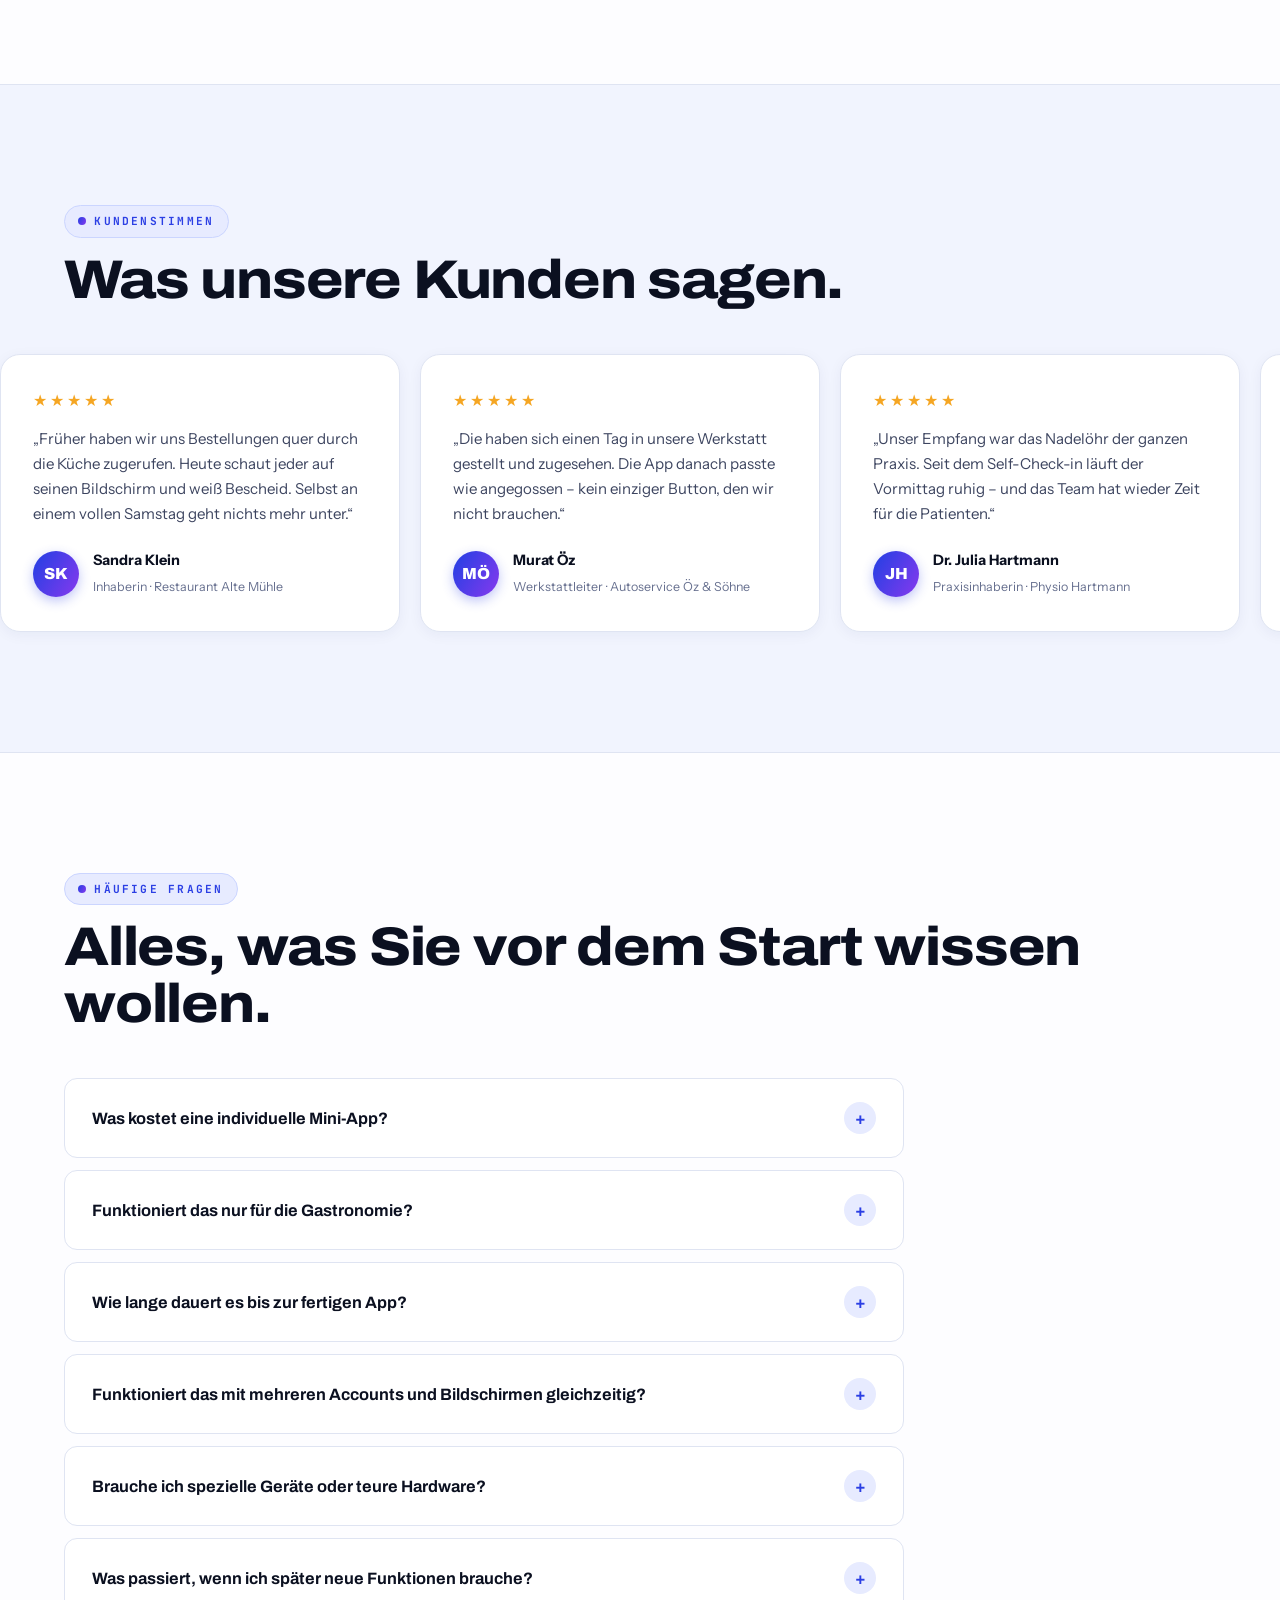
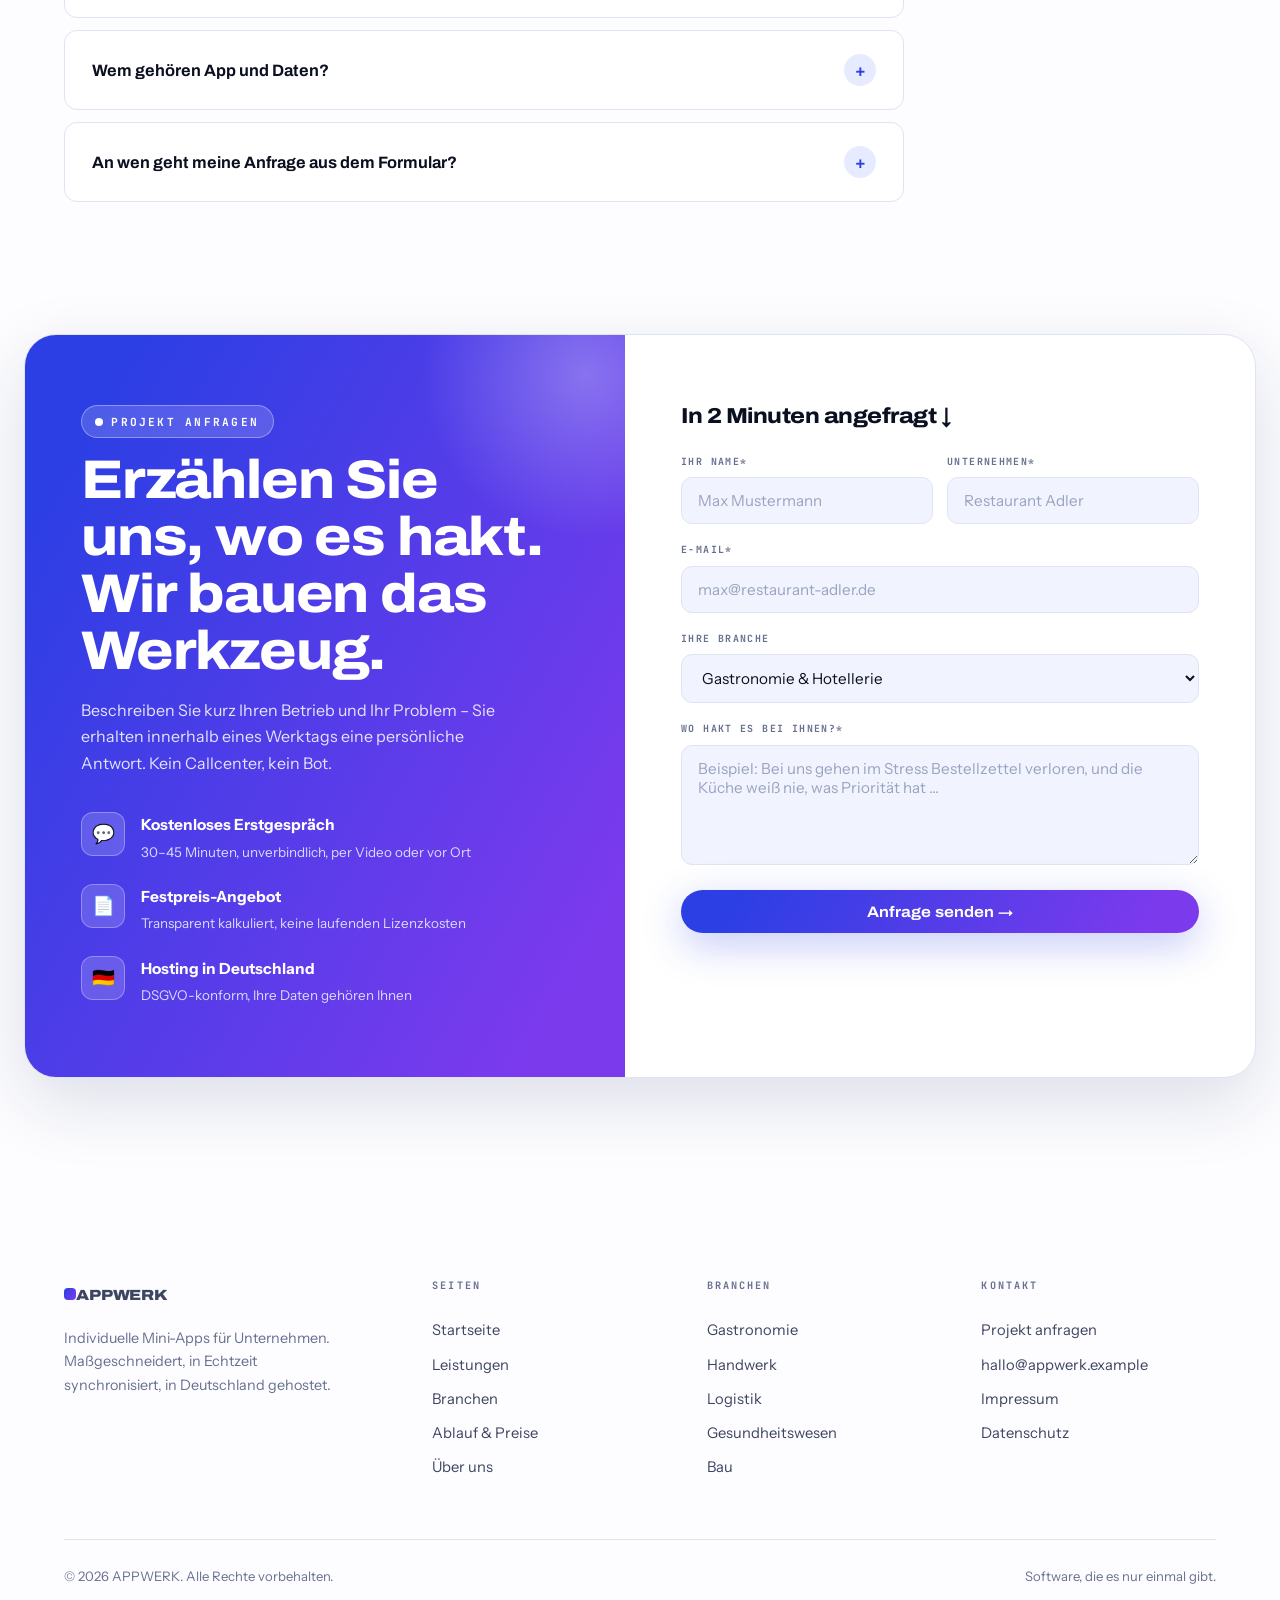
==== commit c1962f56: "Add files via upload" ====
--- a/index.html
+++ b/index.html
@@ -112,10 +112,10 @@
 .hero h1{font-size:clamp(2.7rem,5.8vw,4.6rem);margin:1.3rem 0 1.4rem}
 .hero .lead{margin-bottom:2.2rem}
 .hero-ctas{display:flex;gap:14px;flex-wrap:wrap;margin-bottom:2.8rem}
-.hero-trust{display:flex;flex-wrap:wrap;row-gap:20px;margin-top:6px}
-.hero-trust div{font-size:.86rem;color:var(--ink-3);padding:2px 34px;border-left:2px solid var(--line);line-height:1.55;max-width:230px}
+.hero-trust{display:grid;grid-template-columns:repeat(3,1fr);align-items:start;margin-top:6px;max-width:660px}
+.hero-trust div{font-size:.84rem;color:var(--ink-3);padding:2px 24px;border-left:2px solid var(--line);line-height:1.55}
 .hero-trust div:first-child{padding-left:0;border-left:none}
-.hero-trust strong{display:block;font-family:var(--font-display);font-size:1.4rem;color:var(--ink);font-weight:820;margin-bottom:6px;background:var(--grad);-webkit-background-clip:text;background-clip:text;color:transparent}
+.hero-trust strong{display:block;font-family:var(--font-display);font-size:1.35rem;font-weight:820;margin-bottom:6px;white-space:nowrap;background:var(--grad);-webkit-background-clip:text;background-clip:text;color:transparent}
 
 /* Hero-Mockup */
 .hero-visual{position:relative}
@@ -279,7 +279,7 @@
 .steps{position:relative;max-width:980px;margin:76px auto 0}
 .steps-svg{position:absolute;inset:0;width:100%;height:100%;pointer-events:none;overflow:visible;z-index:0}
 #stepsBase{fill:none;stroke:var(--line-strong);stroke-width:3;stroke-linecap:round;stroke-dasharray:1 13}
-#stepsProg{fill:none;stroke:url(#stepsGradient);stroke-width:4;stroke-linecap:round;filter:drop-shadow(0 0 8px rgba(43,63,228,.45))}
+#stepsProg{fill:none;stroke:url(#stepsGradient);stroke-width:4;stroke-linecap:round;filter:drop-shadow(0 0 8px rgba(43,63,228,.45));will-change:stroke-dashoffset}
 .step{display:grid;grid-template-columns:1fr 96px 1fr;align-items:center;margin-bottom:36px;position:relative;perspective:1100px}
 .step-num{display:grid;place-items:center;position:relative;z-index:2}
 .step-num span{position:relative;width:68px;height:68px;border-radius:50%;background:#fff;border:3px solid var(--line-strong);display:grid;place-items:center;font-family:var(--font-display);font-stretch:112%;font-weight:860;font-size:1.55rem;color:var(--ink-3);transition:background .35s,border-color .35s,color .35s,transform .35s,box-shadow .35s}
@@ -382,7 +382,9 @@
   .burger{display:flex}
   .section{padding:84px 0}
   .hero{padding:140px 0 76px}
-  .hero-trust div{padding:0 16px}
+  .hero-trust{grid-template-columns:1fr;max-width:100%}
+  .hero-trust div{padding:14px 0;border-left:none;border-top:1px solid var(--line)}
+  .hero-trust div:first-child{padding-top:0;border-top:none}
   .kpi-grid{grid-template-columns:1fr 1fr}
   .svc-grid{grid-template-columns:1fr}
   .steps-svg{left:0}
@@ -507,11 +509,11 @@
 
 
 /* ============ KPI-Karten zum Umdrehen (Erklärung auf der Rückseite) ============ */
-.kpi-flip{perspective:1200px;min-height:252px;cursor:pointer;outline:none}
-.kpi-inner{position:relative;width:100%;height:100%;min-height:252px;transform-style:preserve-3d;transition:transform .65s cubic-bezier(.35,.9,.3,1)}
+.kpi-flip{perspective:1200px;cursor:pointer;outline:none}
+.kpi-inner{display:grid;width:100%;height:100%;transform-style:preserve-3d;transition:transform .65s cubic-bezier(.35,.9,.3,1)}
 .kpi-flip.flipped .kpi-inner{transform:rotateY(180deg)}
 .kpi-flip:focus-visible .kpi-inner{outline:3px solid var(--cobalt);outline-offset:3px;border-radius:var(--radius)}
-.kpi-face{position:absolute;inset:0;backface-visibility:hidden;-webkit-backface-visibility:hidden;border-radius:var(--radius);padding:28px 26px;display:flex;flex-direction:column}
+.kpi-face{grid-area:1/1;backface-visibility:hidden;-webkit-backface-visibility:hidden;border-radius:var(--radius);padding:28px 26px;display:flex;flex-direction:column;min-height:100%}
 .kpi-face.front{background:#fff;border:1px solid var(--line);box-shadow:0 3px 14px rgba(24,34,90,.05)}
 .kpi-flip:hover .kpi-face.front{border-color:#B9C4FF;box-shadow:var(--shadow-lg)}
 .kpi-face.back{background:var(--grad);color:#fff;transform:rotateY(180deg);box-shadow:0 16px 44px rgba(60,50,220,.32)}
@@ -519,6 +521,11 @@
 .kpi-face.back p{font-size:.88rem;color:#EDEDFF;line-height:1.6}
 .kpi-hint{margin-top:auto;padding-top:16px;font-family:var(--font-mono);font-size:.58rem;font-weight:700;letter-spacing:.1em;color:var(--cobalt)}
 .kpi-face.back .kpi-hint{color:#D9DBFF}
+
+
+/* Ring dreht sich NUR um die zuletzt aktivierte Nummer – springt sofort zum nächsten Punkt */
+.step.current .step-num span::after{opacity:1;transform:scale(1);border-color:var(--violet);animation:ringspin 6s linear infinite;transition:opacity .15s}
+.step:not(.current) .step-num span::after{transition:opacity .15s}
 
 </style>
 </head>
@@ -1223,13 +1230,38 @@
     update();
   }
 
+  /* Geglättete Animation: der Faden läuft dem Scroll weich hinterher statt zu ruckeln */
+  let target=0, current=0, rafId=null;
+
+  function computeTarget(){
+    const r=tl.getBoundingClientRect();
+    target=Math.min(Math.max((innerHeight*0.62 - r.top)/(r.height),0),1);
+  }
+
+  function apply(pr){
+    prog.style.strokeDashoffset=total*(1-pr);
+    const p=total>0?prog.getPointAtLength(total*pr):{y:0};
+    let last=-1;
+    steps.forEach((s,i)=>{
+      const on=pts[i] && pts[i].y<=p.y+2;
+      s.classList.toggle('done',on);
+      if(on) last=i;
+    });
+    /* Ring exklusiv an der zuletzt aktivierten Nummer – alte hört sofort auf */
+    steps.forEach((s,i)=>s.classList.toggle('current', i===last));
+  }
+
+  function loop(){
+    current+=(target-current)*0.16;
+    if(Math.abs(target-current)<0.0008){ current=target; apply(current); rafId=null; return; }
+    apply(current);
+    rafId=requestAnimationFrame(loop);
+  }
+
   function update(){
-    const r=tl.getBoundingClientRect();
-    const progress=Math.min(Math.max((innerHeight*0.62 - r.top)/(r.height),0),1);
     if(reduced){ prog.style.strokeDashoffset=0; steps.forEach(s=>s.classList.add('done')); return; }
-    prog.style.strokeDashoffset=total*(1-progress);
-    const p=total>0?prog.getPointAtLength(total*progress):{y:0};
-    steps.forEach((s,i)=>s.classList.toggle('done', pts[i] && pts[i].y<=p.y+2));
+    computeTarget();
+    if(rafId===null) rafId=requestAnimationFrame(loop);
   }
 
   addEventListener('scroll',update,{passive:true});
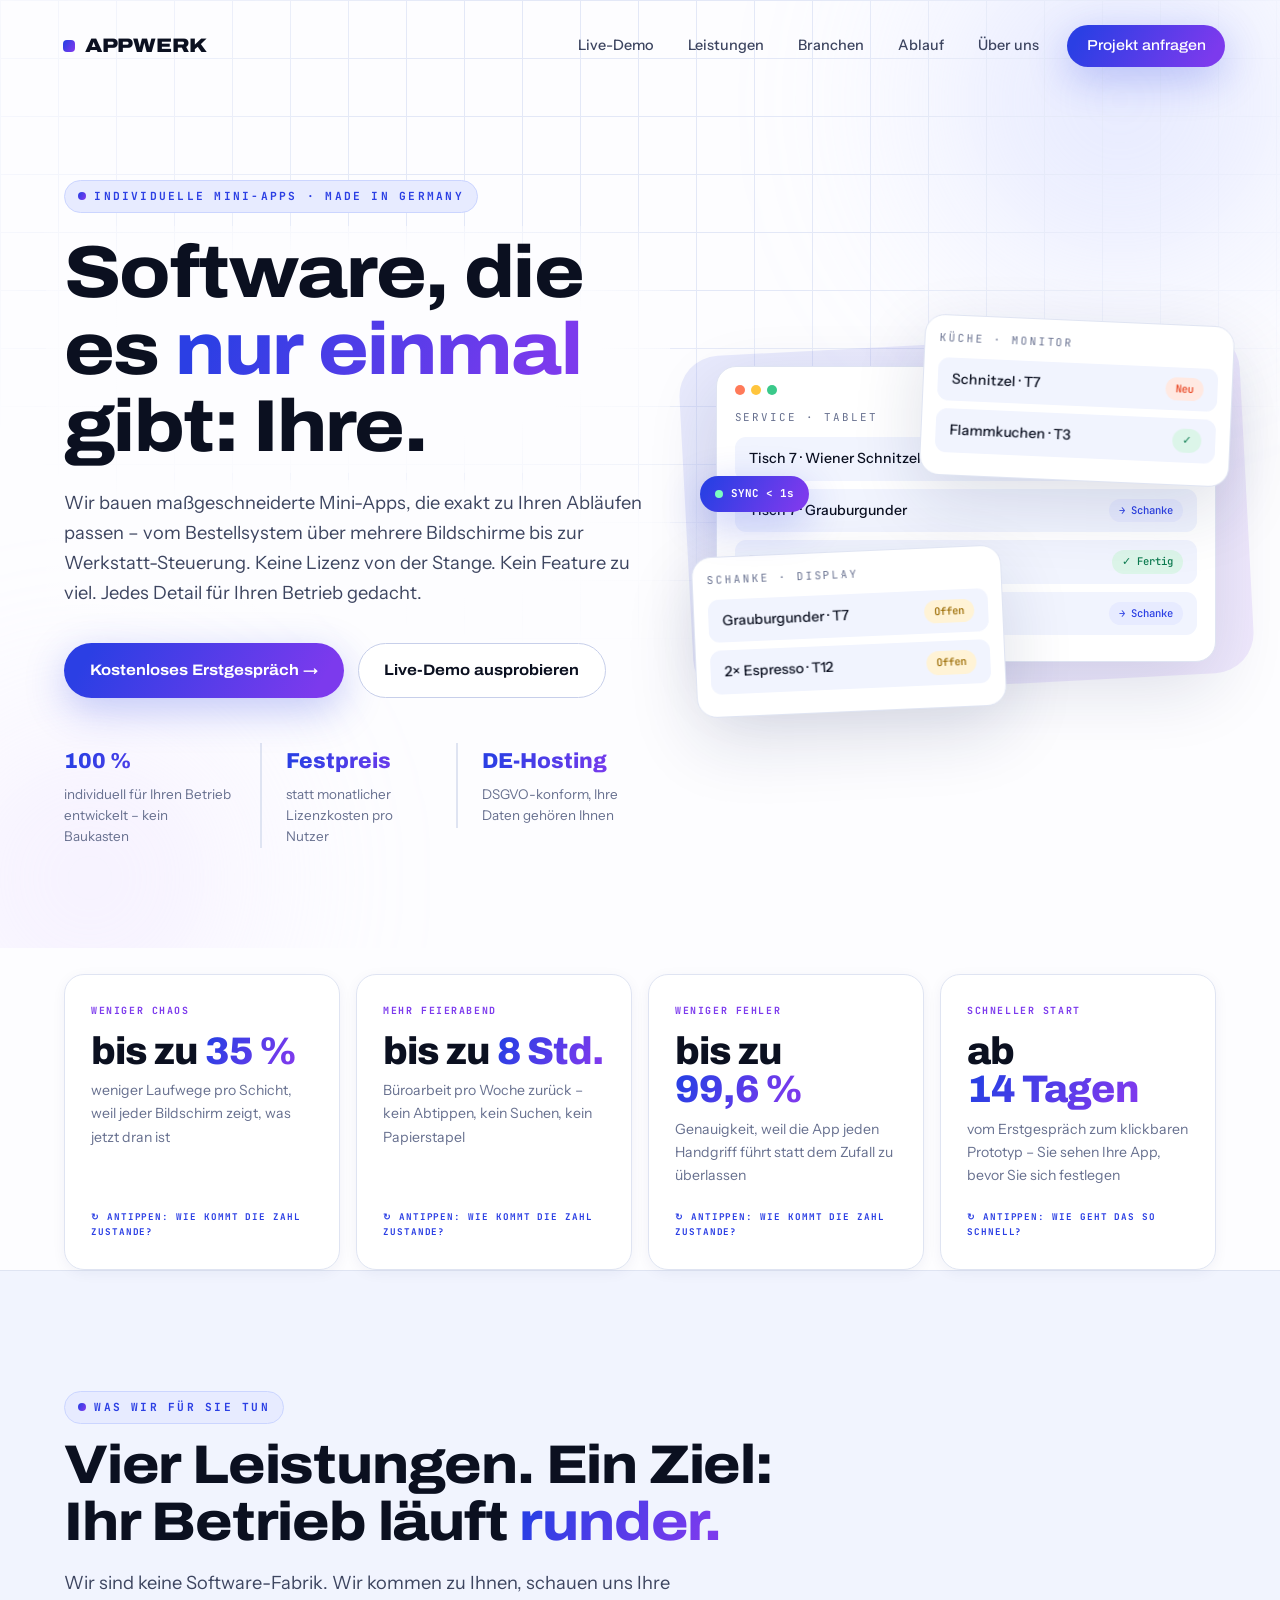
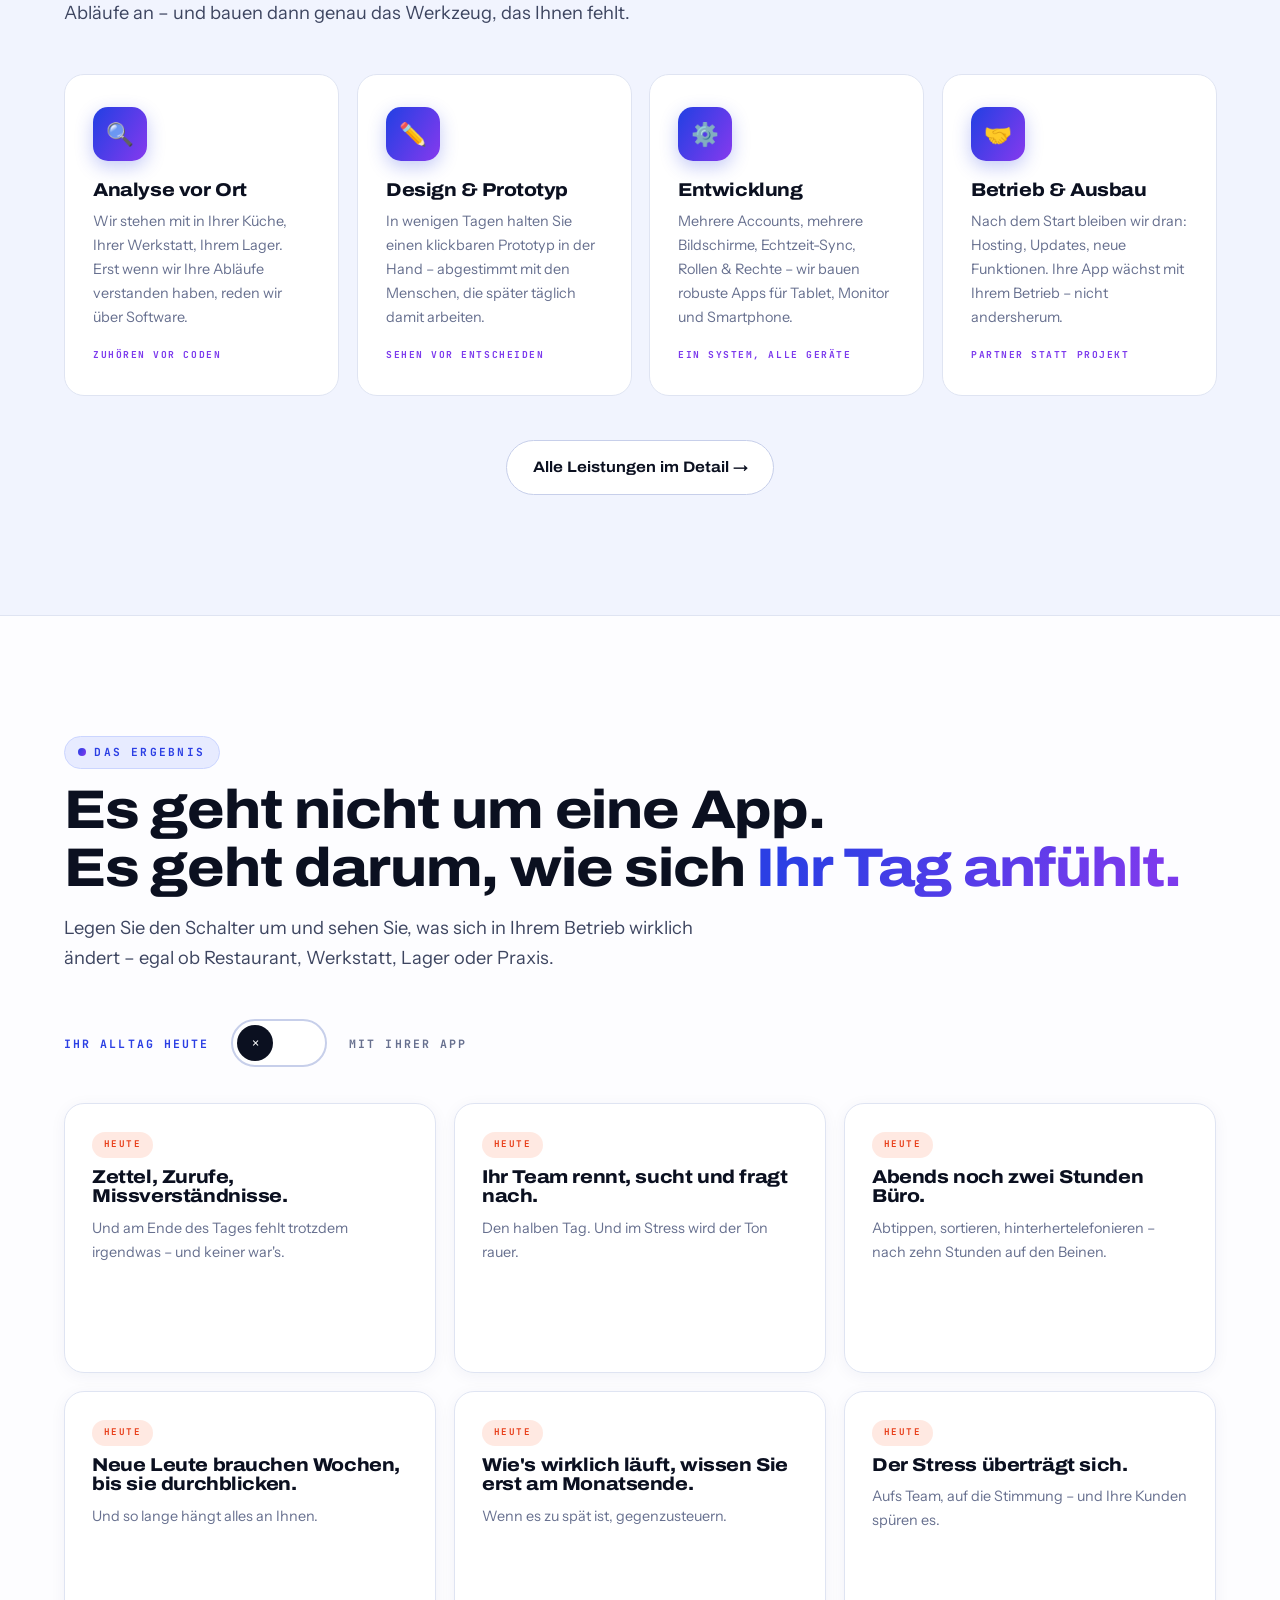
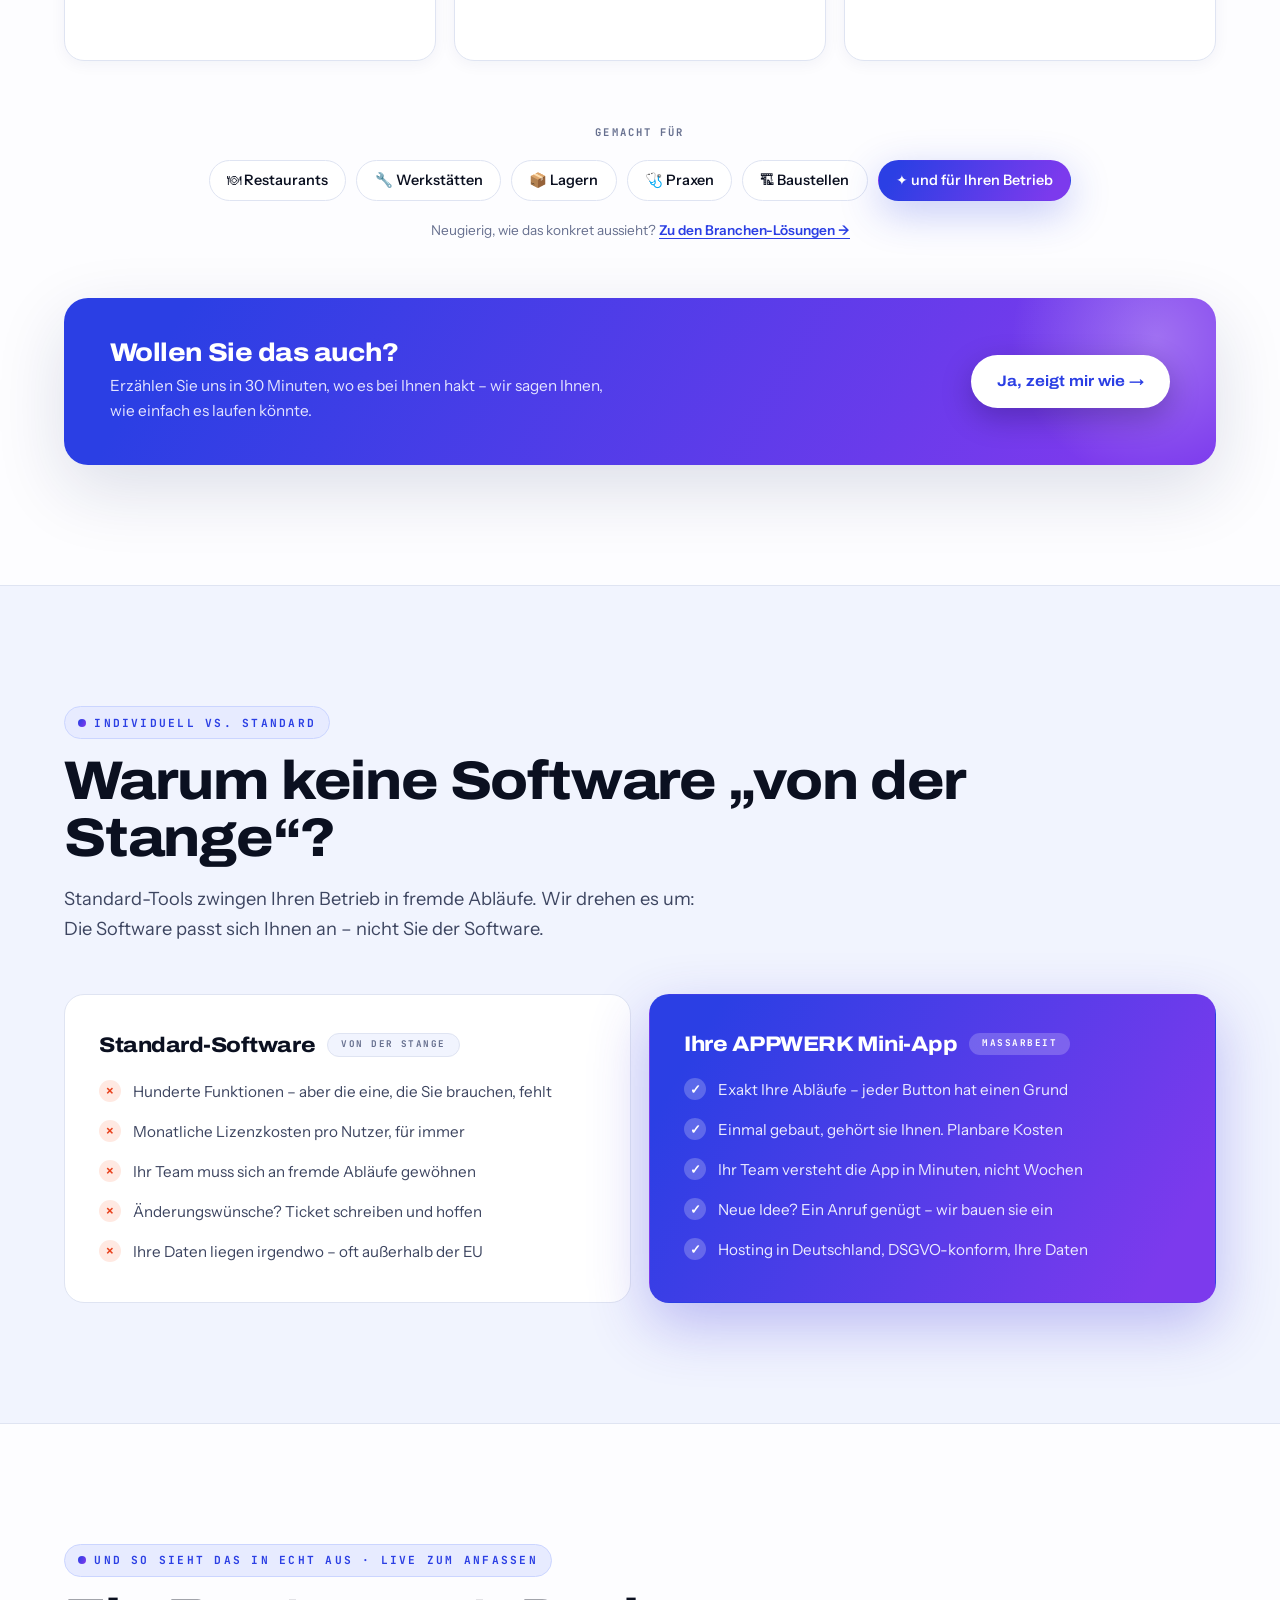
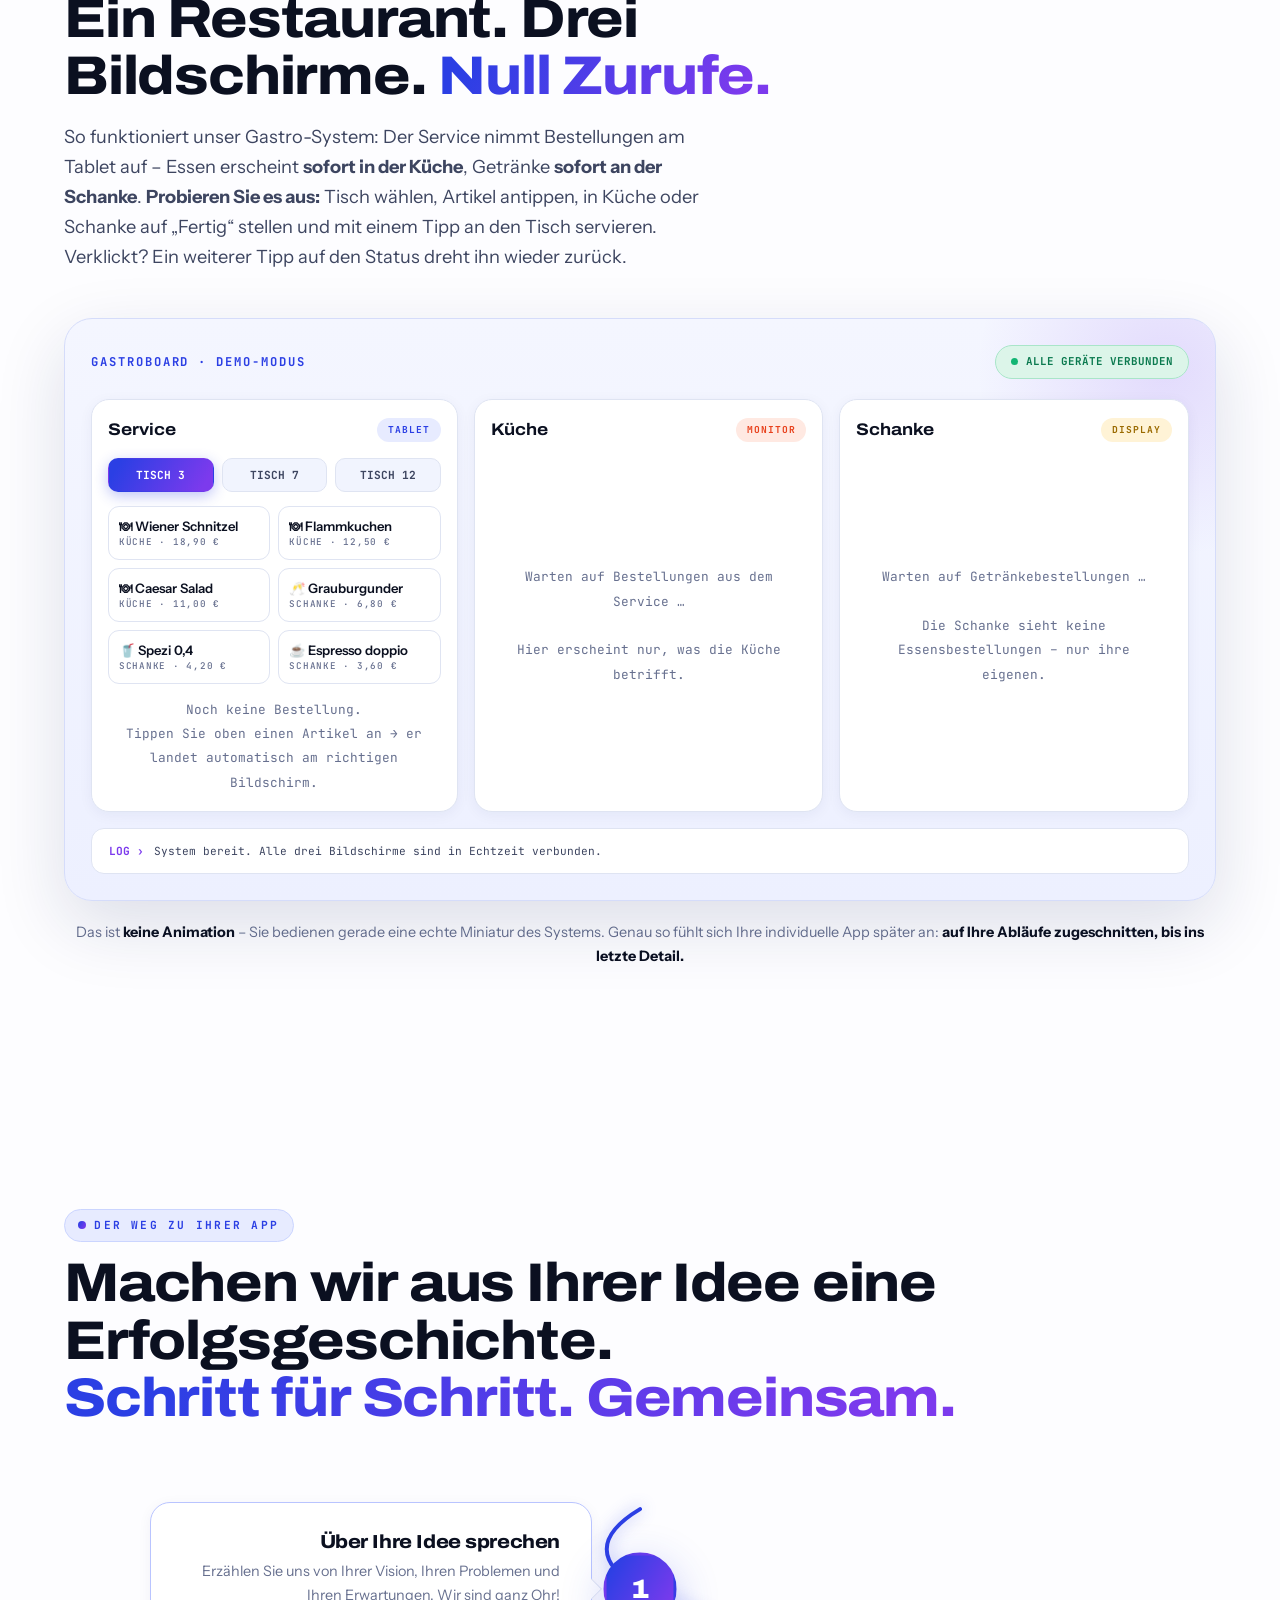
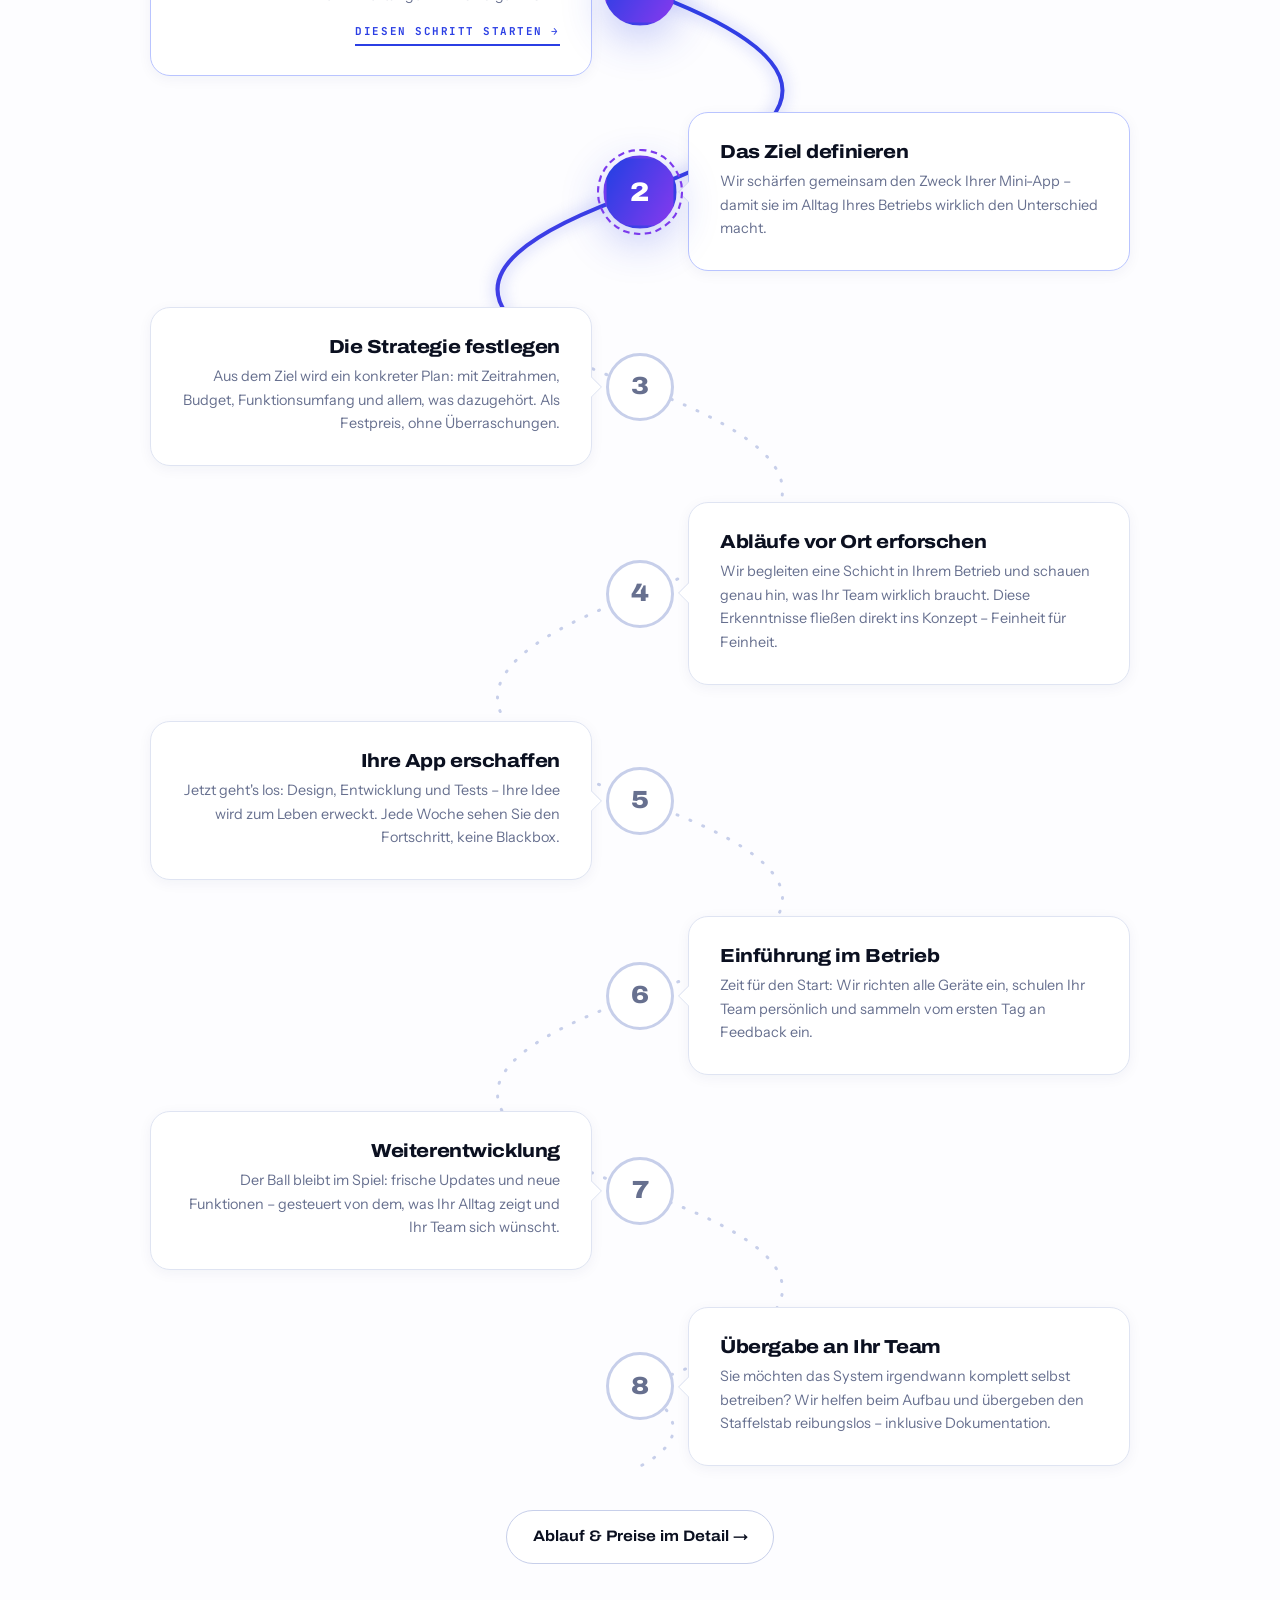
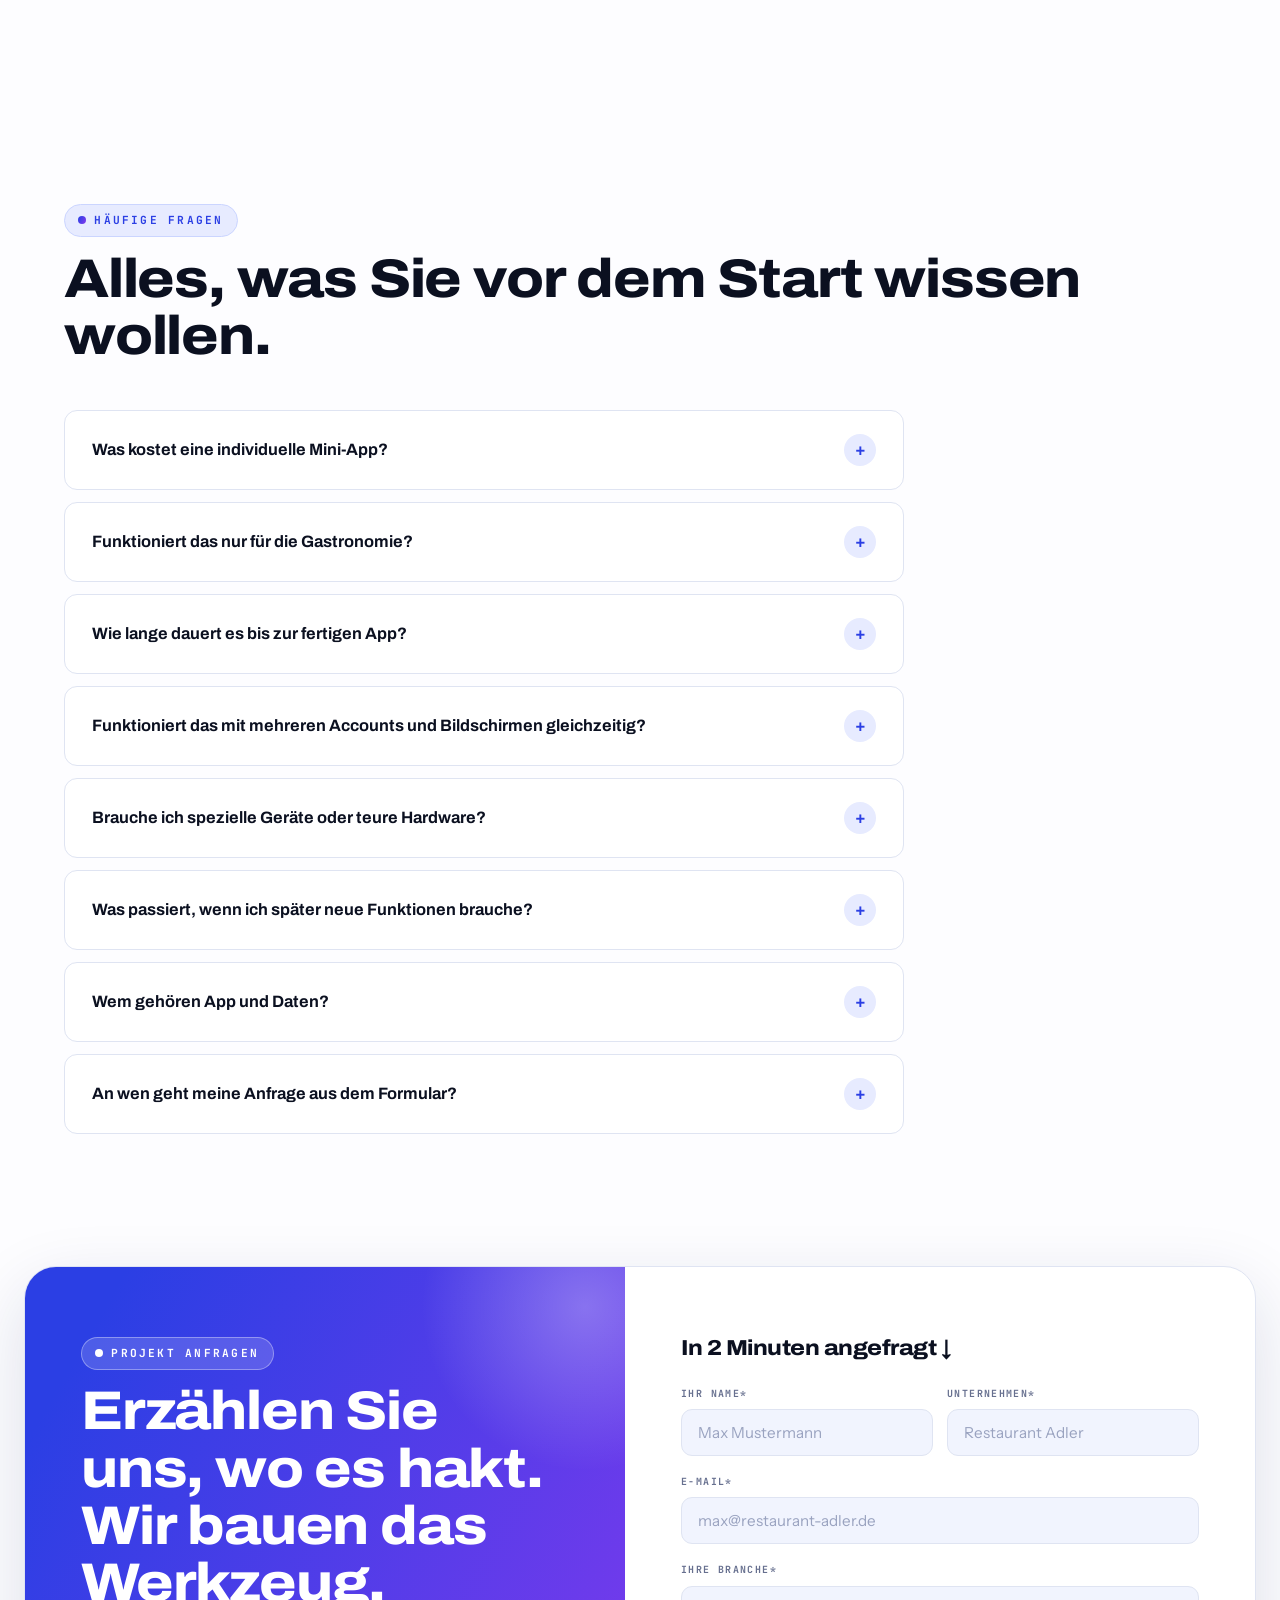
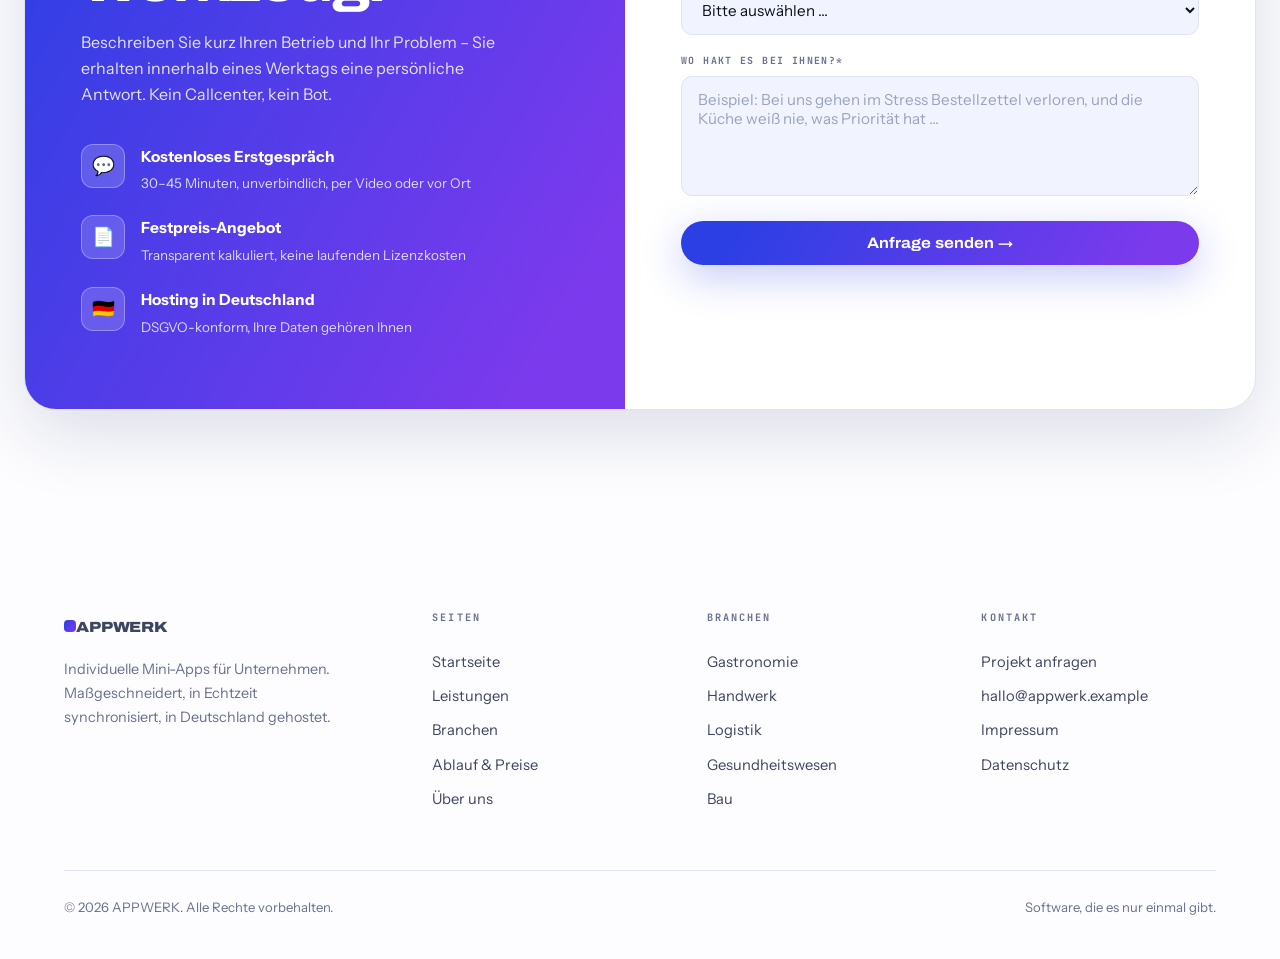
==== commit 876a293a: "Add files via upload" ====
--- a/index.html
+++ b/index.html
@@ -109,8 +109,8 @@
 @keyframes drift{from{transform:translate(0,0) scale(1)}to{transform:translate(60px,40px) scale(1.12)}}
 .hero-grid-bg{position:absolute;inset:0;background-image:linear-gradient(#E3E8F7 1px,transparent 1px),linear-gradient(90deg,#E3E8F7 1px,transparent 1px);background-size:58px 58px;mask-image:radial-gradient(ellipse 85% 75% at 50% 15%,#000 25%,transparent 72%)}
 .hero-inner{position:relative;display:grid;grid-template-columns:1.08fr .92fr;gap:64px;align-items:center}
-.hero h1{font-size:clamp(2.7rem,5.8vw,4.6rem);margin:1.3rem 0 1.4rem}
-.hero .lead{margin-bottom:2.2rem}
+.hero h1{font-size:clamp(2.7rem,5.8vw,4.6rem);margin:1.3rem 0 1.4rem;position:relative}
+.hero .lead{margin-bottom:2.2rem;position:relative}
 .hero-ctas{display:flex;gap:14px;flex-wrap:wrap;margin-bottom:2.8rem}
 .hero-trust{display:grid;grid-template-columns:repeat(3,1fr);align-items:start;margin-top:6px;max-width:660px}
 .hero-trust div{font-size:.84rem;color:var(--ink-3);padding:2px 24px;border-left:2px solid var(--line);line-height:1.55}
@@ -301,20 +301,6 @@
 .step.s-left .step-card{text-align:right}
 .step.s-left .step-card p{margin-left:auto}
 
-/* ============ TESTIMONIALS ============ */
-.testi{background:var(--bg-tint);border-top:1px solid var(--line);border-bottom:1px solid var(--line);overflow:hidden}
-.testi-track{display:flex;gap:20px;margin-top:46px;animation:marquee 44s linear infinite;width:max-content}
-.testi:hover .testi-track{animation-play-state:paused}
-@keyframes marquee{from{transform:translateX(0)}to{transform:translateX(-50%)}}
-.t-card{width:400px;flex-shrink:0;background:#fff;border:1px solid var(--line);border-radius:var(--radius);padding:32px;transform-style:preserve-3d;will-change:transform;transition:box-shadow .3s,border-color .3s;box-shadow:0 3px 14px rgba(24,34,90,.05)}
-.t-card:hover{box-shadow:var(--shadow-lg);border-color:#B9C4FF}
-.t-card .stars{color:#F5A623;letter-spacing:3px;margin-bottom:14px}
-.t-card p{font-size:.94rem;color:var(--ink-2);margin-bottom:22px}
-.t-card .who{display:flex;align-items:center;gap:14px}
-.t-card .av{width:46px;height:46px;border-radius:50%;background:var(--grad);color:#fff;display:grid;place-items:center;font-family:var(--font-display);font-weight:830;box-shadow:0 4px 12px rgba(43,63,228,.3)}
-.t-card .who b{display:block;font-size:.9rem}
-.t-card .who span{font-size:.78rem;color:var(--ink-3)}
-
 /* ============ FAQ ============ */
 .faq-list{margin-top:46px;max-width:840px}
 .faq{background:#fff;border:1px solid var(--line);border-radius:var(--radius-sm);margin-bottom:12px;overflow:hidden;transition:box-shadow .25s,border-color .25s}
@@ -397,7 +383,6 @@
   .step.s-left .step-card::after{right:auto;left:-8px;border:1px solid var(--line);border-right:none;border-top:none;background:#fff}
   .ba-grid{grid-template-columns:1fr}
   .ba-cta{padding:32px 26px}
-  .t-card{width:320px}
   .contact-card{margin:0 12px}
   .contact-info,.form{padding:44px 26px}
   .f-row{grid-template-columns:1fr}
@@ -406,7 +391,6 @@
   *,*::before,*::after{animation-duration:.01ms !important;animation-iteration-count:1 !important;transition-duration:.01ms !important}
   html{scroll-behavior:auto}
   html.js .rv{opacity:1;transform:none}
-  .testi-track{animation:none;flex-wrap:wrap;width:auto}
 }
 
 /* ============ UNTERSEITEN · Komponenten ============ */
@@ -527,6 +511,18 @@
 .step.current .step-num span::after{opacity:1;transform:scale(1);border-color:var(--violet);animation:ringspin 6s linear infinite;transition:opacity .15s}
 .step:not(.current) .step-num span::after{transition:opacity .15s}
 
+
+/* Unterseiten: Raster bleibt, wird aber im Textbereich (links) ausgeblendet,
+   damit keine Streifen durch die Überschrift laufen – rechts läuft es sichtbar weiter */
+/* Raster auf allen Seiten identisch (gleiche Maske wie im Haupt-Hero) */
+.page-hero .hero-grid-bg{-webkit-mask-image:radial-gradient(ellipse 85% 75% at 50% 15%,#000 25%,transparent 72%);mask-image:radial-gradient(ellipse 85% 75% at 50% 15%,#000 25%,transparent 72%)}
+
+/* Text im Hero liegt über dem Raster und bringt einen weichen weißen Schleier mit,
+   damit keine grauen Linien durch Überschrift/Text laufen – das Raster bleibt dahinter sichtbar */
+.hero .wrap,.page-hero .wrap{position:relative;z-index:2}
+.page-hero .crumb,.page-hero h1,.page-hero .lead{position:relative}
+.page-hero h1::before,.page-hero .lead::before,.hero h1::before,.hero .lead::before{content:"";position:absolute;inset:-8px -18px;background:radial-gradient(ellipse at center,var(--bg) 55%,transparent 100%);z-index:-1;pointer-events:none}
+
 </style>
 </head>
 <body>
@@ -634,11 +630,130 @@
   </div>
 </section>
 
+<!-- ============ LEISTUNGEN ============ -->
+<section class="section services" id="leistungen">
+  <div class="wrap">
+    <span class="eyebrow rv">Was wir für Sie tun</span>
+    <h2 class="rv rv-d1">Vier Leistungen. Ein Ziel:<br>Ihr Betrieb läuft <span class="grad-text">runder.</span></h2>
+    <p class="lead rv rv-d2">Wir sind keine Software-Fabrik. Wir kommen zu Ihnen, schauen uns Ihre Abläufe an – und bauen dann genau das Werkzeug, das Ihnen fehlt.</p>
+    <div class="svc-grid">
+      <div class="svc rv"><div class="ico">🔍</div><h3>Analyse vor Ort</h3><p>Wir stehen mit in Ihrer Küche, Ihrer Werkstatt, Ihrem Lager. Erst wenn wir Ihre Abläufe verstanden haben, reden wir über Software.</p><span class="tagline">Zuhören vor Coden</span></div>
+      <div class="svc rv rv-d1"><div class="ico">✏️</div><h3>Design &amp; Prototyp</h3><p>In wenigen Tagen halten Sie einen klickbaren Prototyp in der Hand – abgestimmt mit den Menschen, die später täglich damit arbeiten.</p><span class="tagline">Sehen vor Entscheiden</span></div>
+      <div class="svc rv rv-d2"><div class="ico">⚙️</div><h3>Entwicklung</h3><p>Mehrere Accounts, mehrere Bildschirme, Echtzeit-Sync, Rollen &amp; Rechte – wir bauen robuste Apps für Tablet, Monitor und Smartphone.</p><span class="tagline">Ein System, alle Geräte</span></div>
+      <div class="svc rv rv-d3"><div class="ico">🤝</div><h3>Betrieb &amp; Ausbau</h3><p>Nach dem Start bleiben wir dran: Hosting, Updates, neue Funktionen. Ihre App wächst mit Ihrem Betrieb – nicht andersherum.</p><span class="tagline">Partner statt Projekt</span></div>
+    </div>
+    <div class="center-link rv"><a href="leistungen.html" class="btn btn-ghost">Alle Leistungen im Detail →</a></div>
+  </div>
+</section>
+
+<!-- ============ ERGEBNIS (Vorher/Nachher) ============ -->
+<section class="section" id="ergebnis">
+  <div class="wrap">
+    <span class="eyebrow rv">Das Ergebnis</span>
+    <h2 class="rv rv-d1">Es geht nicht um eine App.<br>Es geht darum, wie sich <span class="grad-text">Ihr Tag anfühlt.</span></h2>
+    <p class="lead rv rv-d2">Legen Sie den Schalter um und sehen Sie, was sich in Ihrem Betrieb wirklich ändert – egal ob Restaurant, Werkstatt, Lager oder Praxis.</p>
+
+    <div class="ba-switch-row rv rv-d3">
+      <span class="ba-label" id="labelBefore">IHR ALLTAG HEUTE</span>
+      <button class="ba-switch" id="baSwitch" role="switch" aria-checked="false" aria-label="Vorher/Nachher umschalten">
+        <span class="ba-knob"></span>
+      </button>
+      <span class="ba-label" id="labelAfter">MIT IHRER APP</span>
+    </div>
+
+    <div class="ba-grid" id="baGrid">
+      <div class="ba-card rv" tabindex="0">
+        <div class="ba-inner">
+          <div class="ba-face ba-front"><span class="ba-tag">HEUTE</span><h3>Zettel, Zurufe, Missverständnisse.</h3><p>Und am Ende des Tages fehlt trotzdem irgendwas – und keiner war's.</p></div>
+          <div class="ba-face ba-back"><span class="ba-tag">MIT IHRER APP</span><h3>Jede Info landet automatisch beim Richtigen.</h3><p>Sofort, in Echtzeit, ohne ein einziges Wort quer durch den Raum.</p><b>0 verlorene Aufträge</b></div>
+        </div>
+      </div>
+      <div class="ba-card rv rv-d1" tabindex="0">
+        <div class="ba-inner">
+          <div class="ba-face ba-front"><span class="ba-tag">HEUTE</span><h3>Ihr Team rennt, sucht und fragt nach.</h3><p>Den halben Tag. Und im Stress wird der Ton rauer.</p></div>
+          <div class="ba-face ba-back"><span class="ba-tag">MIT IHRER APP</span><h3>Jeder Bildschirm zeigt genau das, was jetzt dran ist.</h3><p>Nicht mehr, nicht weniger. Jeder Handgriff sitzt.</p><b>35&nbsp;% weniger Laufwege</b></div>
+        </div>
+      </div>
+      <div class="ba-card rv rv-d2" tabindex="0">
+        <div class="ba-inner">
+          <div class="ba-face ba-front"><span class="ba-tag">HEUTE</span><h3>Abends noch zwei Stunden Büro.</h3><p>Abtippen, sortieren, hinterhertelefonieren – nach zehn Stunden auf den Beinen.</p></div>
+          <div class="ba-face ba-back"><span class="ba-tag">MIT IHRER APP</span><h3>Alles ist schon da, wo es hingehört.</h3><p>Feierabend heißt wieder Feierabend.</p><b>8&nbsp;Std. pro Woche zurück</b></div>
+        </div>
+      </div>
+      <div class="ba-card rv" tabindex="0">
+        <div class="ba-inner">
+          <div class="ba-face ba-front"><span class="ba-tag">HEUTE</span><h3>Neue Leute brauchen Wochen, bis sie durchblicken.</h3><p>Und so lange hängt alles an Ihnen.</p></div>
+          <div class="ba-face ba-back"><span class="ba-tag">MIT IHRER APP</span><h3>Die App erklärt sich von selbst.</h3><p>Weil sie exakt so funktioniert, wie Ihr Betrieb denkt.</p><b>Eingearbeitet in 1&nbsp;Schicht</b></div>
+        </div>
+      </div>
+      <div class="ba-card rv rv-d1" tabindex="0">
+        <div class="ba-inner">
+          <div class="ba-face ba-front"><span class="ba-tag">HEUTE</span><h3>Wie's wirklich läuft, wissen Sie erst am Monatsende.</h3><p>Wenn es zu spät ist, gegenzusteuern.</p></div>
+          <div class="ba-face ba-back"><span class="ba-tag">MIT IHRER APP</span><h3>Live-Zahlen auf einen Blick.</h3><p>Jederzeit, von jedem Gerät – auch vom Sofa aus.</p><b>Überblick in Echtzeit</b></div>
+        </div>
+      </div>
+      <div class="ba-card rv rv-d2" tabindex="0">
+        <div class="ba-inner">
+          <div class="ba-face ba-front"><span class="ba-tag">HEUTE</span><h3>Der Stress überträgt sich.</h3><p>Aufs Team, auf die Stimmung – und Ihre Kunden spüren es.</p></div>
+          <div class="ba-face ba-back"><span class="ba-tag">MIT IHRER APP</span><h3>Ruhe im Laden.</h3><p>Ein Betrieb, der läuft, fühlt sich anders an. Für alle.</p><b>Kunden merken den Unterschied</b></div>
+        </div>
+      </div>
+    </div>
+
+    <div class="ba-branches rv">
+      <span>Gemacht für</span>
+      <div class="ba-chip-row">
+        <i>🍽 Restaurants</i><i>🔧 Werkstätten</i><i>📦 Lagern</i><i>🩺 Praxen</i><i>🏗 Baustellen</i><i class="ba-you">✦ und für Ihren Betrieb</i>
+      </div>
+      <p class="mini-note">Neugierig, wie das konkret aussieht? <a href="branchen.html">Zu den Branchen-Lösungen →</a></p>
+    </div>
+
+    <div class="ba-cta rv">
+      <div>
+        <h3>Wollen Sie das auch?</h3>
+        <p>Erzählen Sie uns in 30 Minuten, wo es bei Ihnen hakt – wir sagen Ihnen, wie einfach es laufen könnte.</p>
+      </div>
+      <a href="#kontakt" class="btn">Ja, zeigt mir wie →</a>
+    </div>
+  </div>
+</section>
+
+<!-- ============ WARUM ============ -->
+<section class="section why">
+  <div class="wrap">
+    <span class="eyebrow rv">Individuell vs. Standard</span>
+    <h2 class="rv rv-d1">Warum keine Software „von der Stange“?</h2>
+    <p class="lead rv rv-d2">Standard-Tools zwingen Ihren Betrieb in fremde Abläufe. Wir drehen es um: Die Software passt sich Ihnen an – nicht Sie der Software.</p>
+    <div class="compare">
+      <div class="cmp std rv">
+        <h3>Standard-Software <span class="badge">Von der Stange</span></h3>
+        <ul>
+          <li>Hunderte Funktionen – aber die eine, die Sie brauchen, fehlt</li>
+          <li>Monatliche Lizenzkosten pro Nutzer, für immer</li>
+          <li>Ihr Team muss sich an fremde Abläufe gewöhnen</li>
+          <li>Änderungswünsche? Ticket schreiben und hoffen</li>
+          <li>Ihre Daten liegen irgendwo – oft außerhalb der EU</li>
+        </ul>
+      </div>
+      <div class="cmp us rv rv-d1">
+        <h3>Ihre APPWERK Mini-App <span class="badge">Maßarbeit</span></h3>
+        <ul>
+          <li>Exakt Ihre Abläufe – jeder Button hat einen Grund</li>
+          <li>Einmal gebaut, gehört sie Ihnen. Planbare Kosten</li>
+          <li>Ihr Team versteht die App in Minuten, nicht Wochen</li>
+          <li>Neue Idee? Ein Anruf genügt – wir bauen sie ein</li>
+          <li>Hosting in Deutschland, DSGVO-konform, Ihre Daten</li>
+        </ul>
+      </div>
+    </div>
+  </div>
+</section>
+
 <!-- ============ LIVE DEMO ============ -->
 <section class="section" id="demo">
   <div class="wrap">
     <div class="demo-head">
-      <span class="eyebrow rv">Signature-Projekt · Live zum Anfassen</span>
+      <span class="eyebrow rv">Und so sieht das in echt aus · Live zum Anfassen</span>
       <h2 class="rv rv-d1">Ein Restaurant. Drei Bildschirme. <span class="grad-text">Null Zurufe.</span></h2>
       <p class="lead rv rv-d2">So funktioniert unser Gastro-System: Der Service nimmt Bestellungen am Tablet auf – Essen erscheint <b>sofort in der Küche</b>, Getränke <b>sofort an der Schanke</b>. <b>Probieren Sie es aus:</b> Tisch wählen, Artikel antippen, in Küche oder Schanke auf „Fertig“ stellen und mit einem Tipp an den Tisch servieren. Verklickt? Ein weiterer Tipp auf den Status dreht ihn wieder zurück.</p>
     </div>
@@ -689,125 +804,6 @@
   </div>
 </section>
 
-<!-- ============ LEISTUNGEN ============ -->
-<section class="section services" id="leistungen">
-  <div class="wrap">
-    <span class="eyebrow rv">Was wir für Sie tun</span>
-    <h2 class="rv rv-d1">Vier Leistungen. Ein Ziel:<br>Ihr Betrieb läuft <span class="grad-text">runder.</span></h2>
-    <p class="lead rv rv-d2">Wir sind keine Software-Fabrik. Wir kommen zu Ihnen, schauen uns Ihre Abläufe an – und bauen dann genau das Werkzeug, das Ihnen fehlt.</p>
-    <div class="svc-grid">
-      <div class="svc rv"><div class="ico">🔍</div><h3>Analyse vor Ort</h3><p>Wir stehen mit in Ihrer Küche, Ihrer Werkstatt, Ihrem Lager. Erst wenn wir Ihre Abläufe verstanden haben, reden wir über Software.</p><span class="tagline">Zuhören vor Coden</span></div>
-      <div class="svc rv rv-d1"><div class="ico">✏️</div><h3>Design &amp; Prototyp</h3><p>In wenigen Tagen halten Sie einen klickbaren Prototyp in der Hand – abgestimmt mit den Menschen, die später täglich damit arbeiten.</p><span class="tagline">Sehen vor Entscheiden</span></div>
-      <div class="svc rv rv-d2"><div class="ico">⚙️</div><h3>Entwicklung</h3><p>Mehrere Accounts, mehrere Bildschirme, Echtzeit-Sync, Rollen &amp; Rechte – wir bauen robuste Apps für Tablet, Monitor und Smartphone.</p><span class="tagline">Ein System, alle Geräte</span></div>
-      <div class="svc rv rv-d3"><div class="ico">🤝</div><h3>Betrieb &amp; Ausbau</h3><p>Nach dem Start bleiben wir dran: Hosting, Updates, neue Funktionen. Ihre App wächst mit Ihrem Betrieb – nicht andersherum.</p><span class="tagline">Partner statt Projekt</span></div>
-    </div>
-    <div class="center-link rv"><a href="leistungen.html" class="btn btn-ghost">Alle Leistungen im Detail →</a></div>
-  </div>
-</section>
-
-<!-- ============ ERGEBNIS (Vorher/Nachher) ============ -->
-<section class="section" id="ergebnis">
-  <div class="wrap">
-    <span class="eyebrow rv">Das Ergebnis</span>
-    <h2 class="rv rv-d1">Es geht nicht um eine App.<br>Es geht darum, wie sich <span class="grad-text">Ihr Tag anfühlt.</span></h2>
-    <p class="lead rv rv-d2">Legen Sie den Schalter um und sehen Sie, was sich in Ihrem Betrieb wirklich ändert – egal ob Restaurant, Werkstatt, Lager oder Praxis.</p>
-
-    <div class="ba-switch-row rv rv-d3">
-      <span class="ba-label" id="labelBefore">IHR ALLTAG HEUTE</span>
-      <button class="ba-switch" id="baSwitch" role="switch" aria-checked="false" aria-label="Vorher/Nachher umschalten">
-        <span class="ba-knob"></span>
-      </button>
-      <span class="ba-label" id="labelAfter">MIT IHRER APP</span>
-    </div>
-
-    <div class="ba-grid" id="baGrid">
-      <div class="ba-card rv" tabindex="0">
-        <div class="ba-inner">
-          <div class="ba-face ba-front"><span class="ba-tag">HEUTE</span><h3>Zettel, Zurufe, Missverständnisse.</h3><p>Und am Ende des Tages fehlt trotzdem irgendwas – und keiner war's.</p></div>
-          <div class="ba-face ba-back"><span class="ba-tag">MIT IHRER APP</span><h3>Jede Info landet automatisch beim Richtigen.</h3><p>Sofort, in Echtzeit, ohne ein einziges Wort quer durch den Raum.</p><b>0 verlorene Aufträge</b></div>
-        </div>
-      </div>
-      <div class="ba-card rv rv-d1" tabindex="0">
-        <div class="ba-inner">
-          <div class="ba-face ba-front"><span class="ba-tag">HEUTE</span><h3>Ihr Team rennt, sucht und fragt nach.</h3><p>Den halben Tag. Und im Stress wird der Ton rauer.</p></div>
-          <div class="ba-face ba-back"><span class="ba-tag">MIT IHRER APP</span><h3>Jeder Bildschirm zeigt genau das, was jetzt dran ist.</h3><p>Nicht mehr, nicht weniger. Jeder Handgriff sitzt.</p><b>35&nbsp;% weniger Laufwege</b></div>
-        </div>
-      </div>
-      <div class="ba-card rv rv-d2" tabindex="0">
-        <div class="ba-inner">
-          <div class="ba-face ba-front"><span class="ba-tag">HEUTE</span><h3>Abends noch zwei Stunden Büro.</h3><p>Abtippen, sortieren, hinterhertelefonieren – nach zehn Stunden auf den Beinen.</p></div>
-          <div class="ba-face ba-back"><span class="ba-tag">MIT IHRER APP</span><h3>Alles ist schon da, wo es hingehört.</h3><p>Feierabend heißt wieder Feierabend.</p><b>8&nbsp;Std. pro Woche zurück</b></div>
-        </div>
-      </div>
-      <div class="ba-card rv" tabindex="0">
-        <div class="ba-inner">
-          <div class="ba-face ba-front"><span class="ba-tag">HEUTE</span><h3>Neue Leute brauchen Wochen, bis sie durchblicken.</h3><p>Und so lange hängt alles an Ihnen.</p></div>
-          <div class="ba-face ba-back"><span class="ba-tag">MIT IHRER APP</span><h3>Die App erklärt sich von selbst.</h3><p>Weil sie exakt so funktioniert, wie Ihr Betrieb denkt.</p><b>Eingearbeitet in 1&nbsp;Schicht</b></div>
-        </div>
-      </div>
-      <div class="ba-card rv rv-d1" tabindex="0">
-        <div class="ba-inner">
-          <div class="ba-face ba-front"><span class="ba-tag">HEUTE</span><h3>Wie's wirklich läuft, wissen Sie erst am Monatsende.</h3><p>Wenn es zu spät ist, gegenzusteuern.</p></div>
-          <div class="ba-face ba-back"><span class="ba-tag">MIT IHRER APP</span><h3>Live-Zahlen auf einen Blick.</h3><p>Jederzeit, von jedem Gerät – auch vom Sofa aus.</p><b>Überblick in Echtzeit</b></div>
-        </div>
-      </div>
-      <div class="ba-card rv rv-d2" tabindex="0">
-        <div class="ba-inner">
-          <div class="ba-face ba-front"><span class="ba-tag">HEUTE</span><h3>Der Stress überträgt sich.</h3><p>Aufs Team, auf die Stimmung – und Ihre Kunden spüren es.</p></div>
-          <div class="ba-face ba-back"><span class="ba-tag">MIT IHRER APP</span><h3>Ruhe im Laden.</h3><p>Ein Betrieb, der läuft, fühlt sich anders an. Für alle.</p><b>Kunden merken den Unterschied</b></div>
-        </div>
-      </div>
-    </div>
-
-    <div class="ba-branches rv">
-      <span>Gemacht für</span>
-      <div class="ba-chip-row">
-        <i>🍽 Restaurants</i><i>🔧 Werkstätten</i><i>📦 Lagern</i><i>🩺 Praxen</i><i>🏗 Baustellen</i><i class="ba-you">✦ und für Ihren Betrieb</i>
-      </div>
-      <p class="mini-note">Neugierig, wie das konkret aussieht? <a href="branchen.html">Zu den Branchen-Lösungen →</a></p>
-    </div>
-
-    <div class="ba-cta rv">
-      <div>
-        <h3>Wollen Sie das auch?</h3>
-        <p>Erzählen Sie uns in 30 Minuten, wo es bei Ihnen hakt – wir sagen Ihnen, wie einfach es laufen könnte.</p>
-      </div>
-      <a href="#kontakt" class="btn">Ja, zeigt mir wie →</a>
-    </div>
-  </div>
-</section>
-
-<!-- ============ WARUM ============ -->
-<section class="section why">
-  <div class="wrap">
-    <span class="eyebrow rv">Individuell vs. Standard</span>
-    <h2 class="rv rv-d1">Warum keine Software „von der Stange“?</h2>
-    <p class="lead rv rv-d2">Standard-Tools zwingen Ihren Betrieb in fremde Abläufe. Wir drehen es um: Die Software passt sich Ihnen an – nicht Sie der Software.</p>
-    <div class="compare">
-      <div class="cmp std rv">
-        <h3>Standard-Software <span class="badge">Von der Stange</span></h3>
-        <ul>
-          <li>Hunderte Funktionen – aber die eine, die Sie brauchen, fehlt</li>
-          <li>Monatliche Lizenzkosten pro Nutzer, für immer</li>
-          <li>Ihr Team muss sich an fremde Abläufe gewöhnen</li>
-          <li>Änderungswünsche? Ticket schreiben und hoffen</li>
-          <li>Ihre Daten liegen irgendwo – oft außerhalb der EU</li>
-        </ul>
-      </div>
-      <div class="cmp us rv rv-d1">
-        <h3>Ihre APPWERK Mini-App <span class="badge">Maßarbeit</span></h3>
-        <ul>
-          <li>Exakt Ihre Abläufe – jeder Button hat einen Grund</li>
-          <li>Einmal gebaut, gehört sie Ihnen. Planbare Kosten</li>
-          <li>Ihr Team versteht die App in Minuten, nicht Wochen</li>
-          <li>Neue Idee? Ein Anruf genügt – wir bauen sie ein</li>
-          <li>Hosting in Deutschland, DSGVO-konform, Ihre Daten</li>
-        </ul>
-      </div>
-    </div>
-  </div>
-</section>
-
 <!-- ============ PROZESS ============ -->
 <section class="section" id="prozess">
   <div class="wrap">
@@ -902,15 +898,6 @@
   </div>
 </section>
 
-<!-- ============ TESTIMONIALS ============ -->
-<section class="section testi">
-  <div class="wrap">
-    <span class="eyebrow rv">Kundenstimmen</span>
-    <h2 class="rv rv-d1">Was unsere Kunden sagen.</h2>
-  </div>
-  <div class="testi-track" id="testiTrack"></div>
-</section>
-
 <!-- ============ FAQ ============ -->
 <section class="section" id="faq">
   <div class="wrap">
@@ -952,8 +939,9 @@
           </div>
           <label for="fMail">E-Mail*</label>
           <input id="fMail" type="email" required placeholder="max@restaurant-adler.de">
-          <label for="fBranche">Ihre Branche</label>
-          <select id="fBranche">
+          <label for="fBranche">Ihre Branche*</label>
+          <select id="fBranche" required>
+            <option value="" disabled selected>Bitte auswählen …</option>
             <option>Gastronomie &amp; Hotellerie</option>
             <option>Handwerk &amp; Werkstatt</option>
             <option>Lager &amp; Logistik</option>
@@ -1285,25 +1273,7 @@
   }
   document.querySelectorAll('.step-card,.svc').forEach(bind);
   /* Testimonials nach dem Klonen binden */
-  setTimeout(()=>document.querySelectorAll('.t-card').forEach(bind),0);
 })();
-
-/* ========== Kundenstimmen ========== */
-const TESTI=[
- {t:"Früher haben wir uns Bestellungen quer durch die Küche zugerufen. Heute schaut jeder auf seinen Bildschirm und weiß Bescheid. Selbst an einem vollen Samstag geht nichts mehr unter.",n:"Sandra Klein",r:"Inhaberin · Restaurant Alte Mühle",a:"SK"},
- {t:"Die haben sich einen Tag in unsere Werkstatt gestellt und zugesehen. Die App danach passte wie angegossen – kein einziger Button, den wir nicht brauchen.",n:"Murat Öz",r:"Werkstattleiter · Autoservice Öz & Söhne",a:"MÖ"},
- {t:"Unser Empfang war das Nadelöhr der ganzen Praxis. Seit dem Self-Check-in läuft der Vormittag ruhig – und das Team hat wieder Zeit für die Patienten.",n:"Dr. Julia Hartmann",r:"Praxisinhaberin · Physio Hartmann",a:"JH"},
- {t:"Wir hatten drei teure Standard-Tools im Einsatz und keins passte. Die eine Mini-App von APPWERK hat alle drei ersetzt – und kostet uns keine Lizenzgebühren mehr.",n:"Thomas Berger",r:"Geschäftsführer · Berger Logistik",a:"TB"},
- {t:"Was mich überzeugt hat: Nach dem Start war nicht Schluss. Jede Idee aus dem Team wurde ernst genommen und schnell eingebaut. Das fühlt sich an wie eine eigene IT-Abteilung.",n:"Anna Vogt",r:"Betriebsleiterin · Braugasthof Vogt",a:"AV"},
- {t:"Bautagebuch in zwei Minuten vom Handy, abends alles sauber im Büro. Meine Poliere wollten erst nicht – jetzt will keiner mehr zurück zum Papier.",n:"Frank Lindner",r:"Inhaber · Lindner Bau GmbH",a:"FL"}
-];
-const track=document.getElementById('testiTrack');
-if(track) [...TESTI,...TESTI].forEach(t=>{
-  const d=document.createElement('div'); d.className='t-card';
-  d.innerHTML=`<div class="stars">★★★★★</div><p>„${t.t}“</p>
-    <div class="who"><div class="av">${t.a}</div><div><b>${t.n}</b><span>${t.r}</span></div></div>`;
-  track.appendChild(d);
-});
 
 /* ========== FAQ: nur eins offen ========== */
 document.querySelectorAll('.faq').forEach(f=>{
@@ -1323,6 +1293,8 @@
     el.style.borderColor = bad ? '#E8401C' : '';
     if(bad) ok=false;
   });
+  const br=document.getElementById('fBranche');
+  if(!br.value){ br.style.borderColor='#E8401C'; ok=false; } else { br.style.borderColor=''; }
   const mail=document.getElementById('fMail');
   if(mail.value && !/^[^@\s]+@[^@\s]+\.[^@\s]+$/.test(mail.value)){ mail.style.borderColor='#E8401C'; ok=false; }
   if(!ok) return;
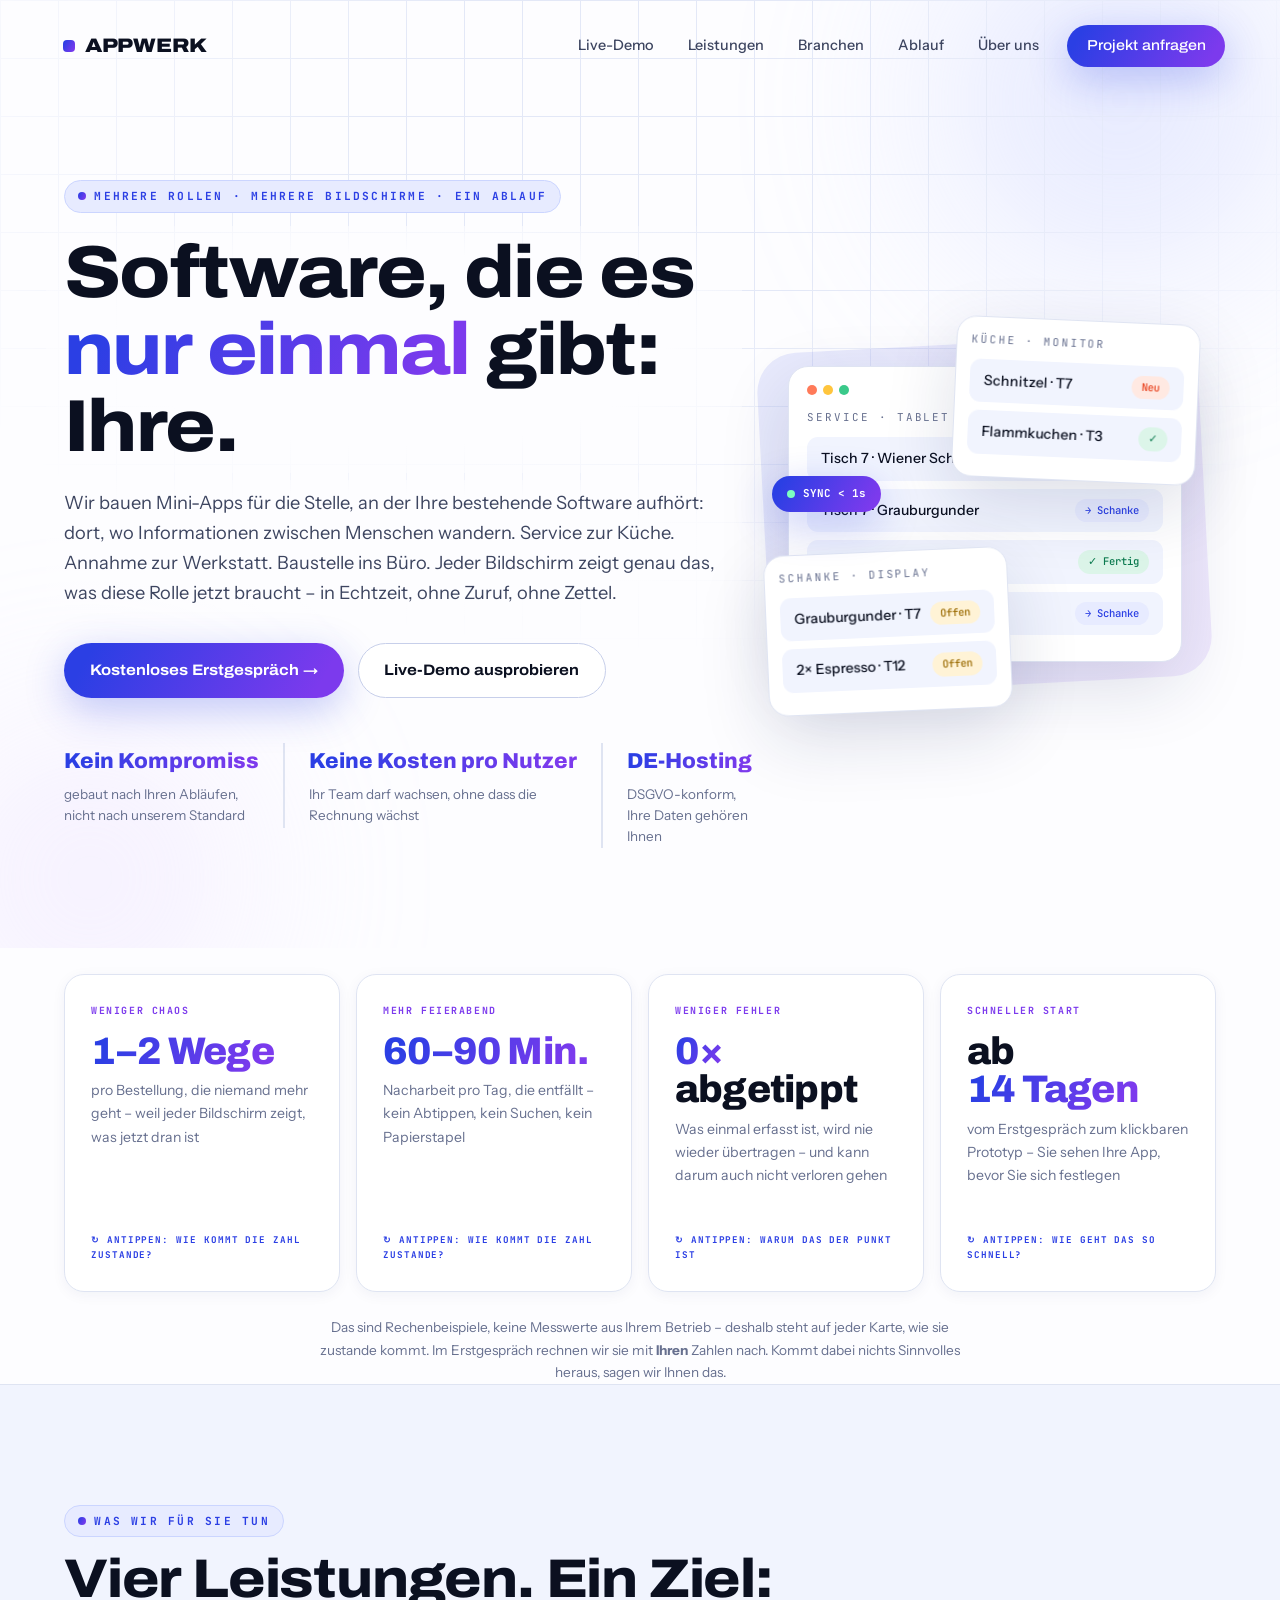
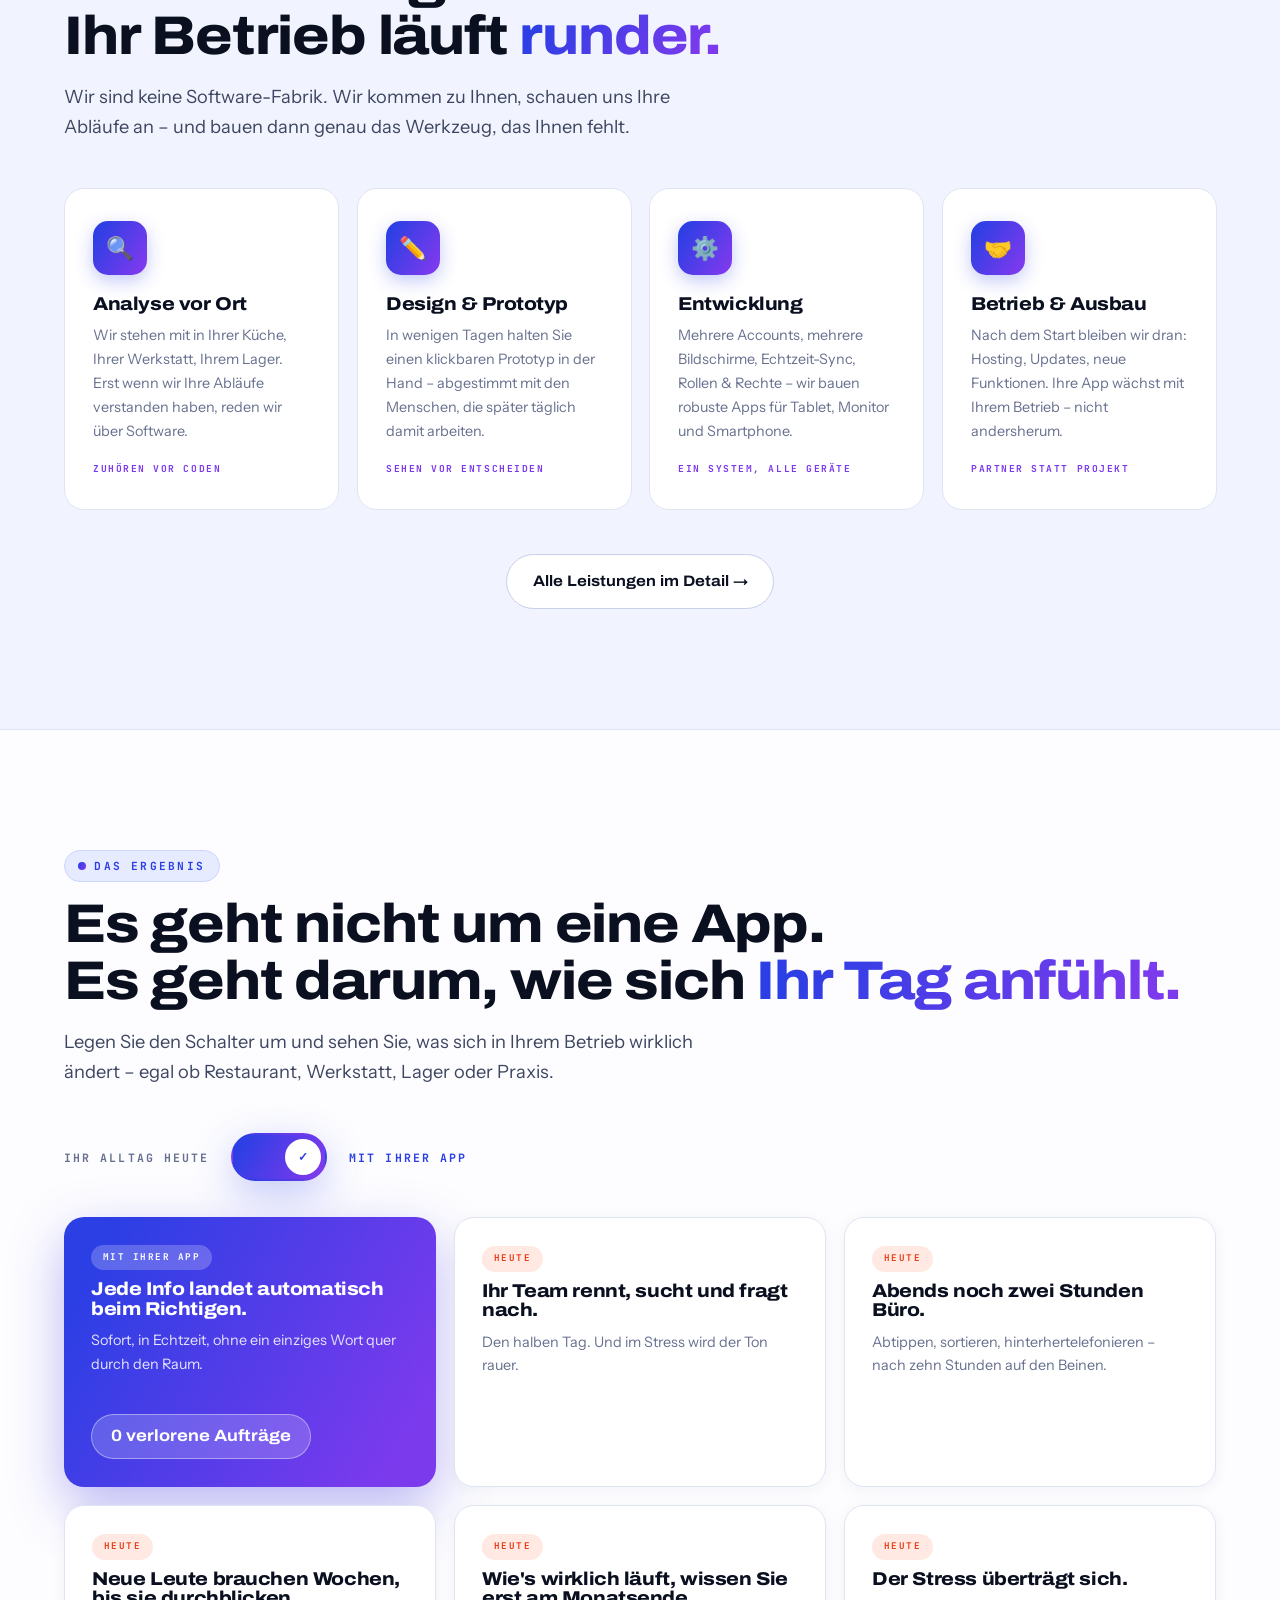
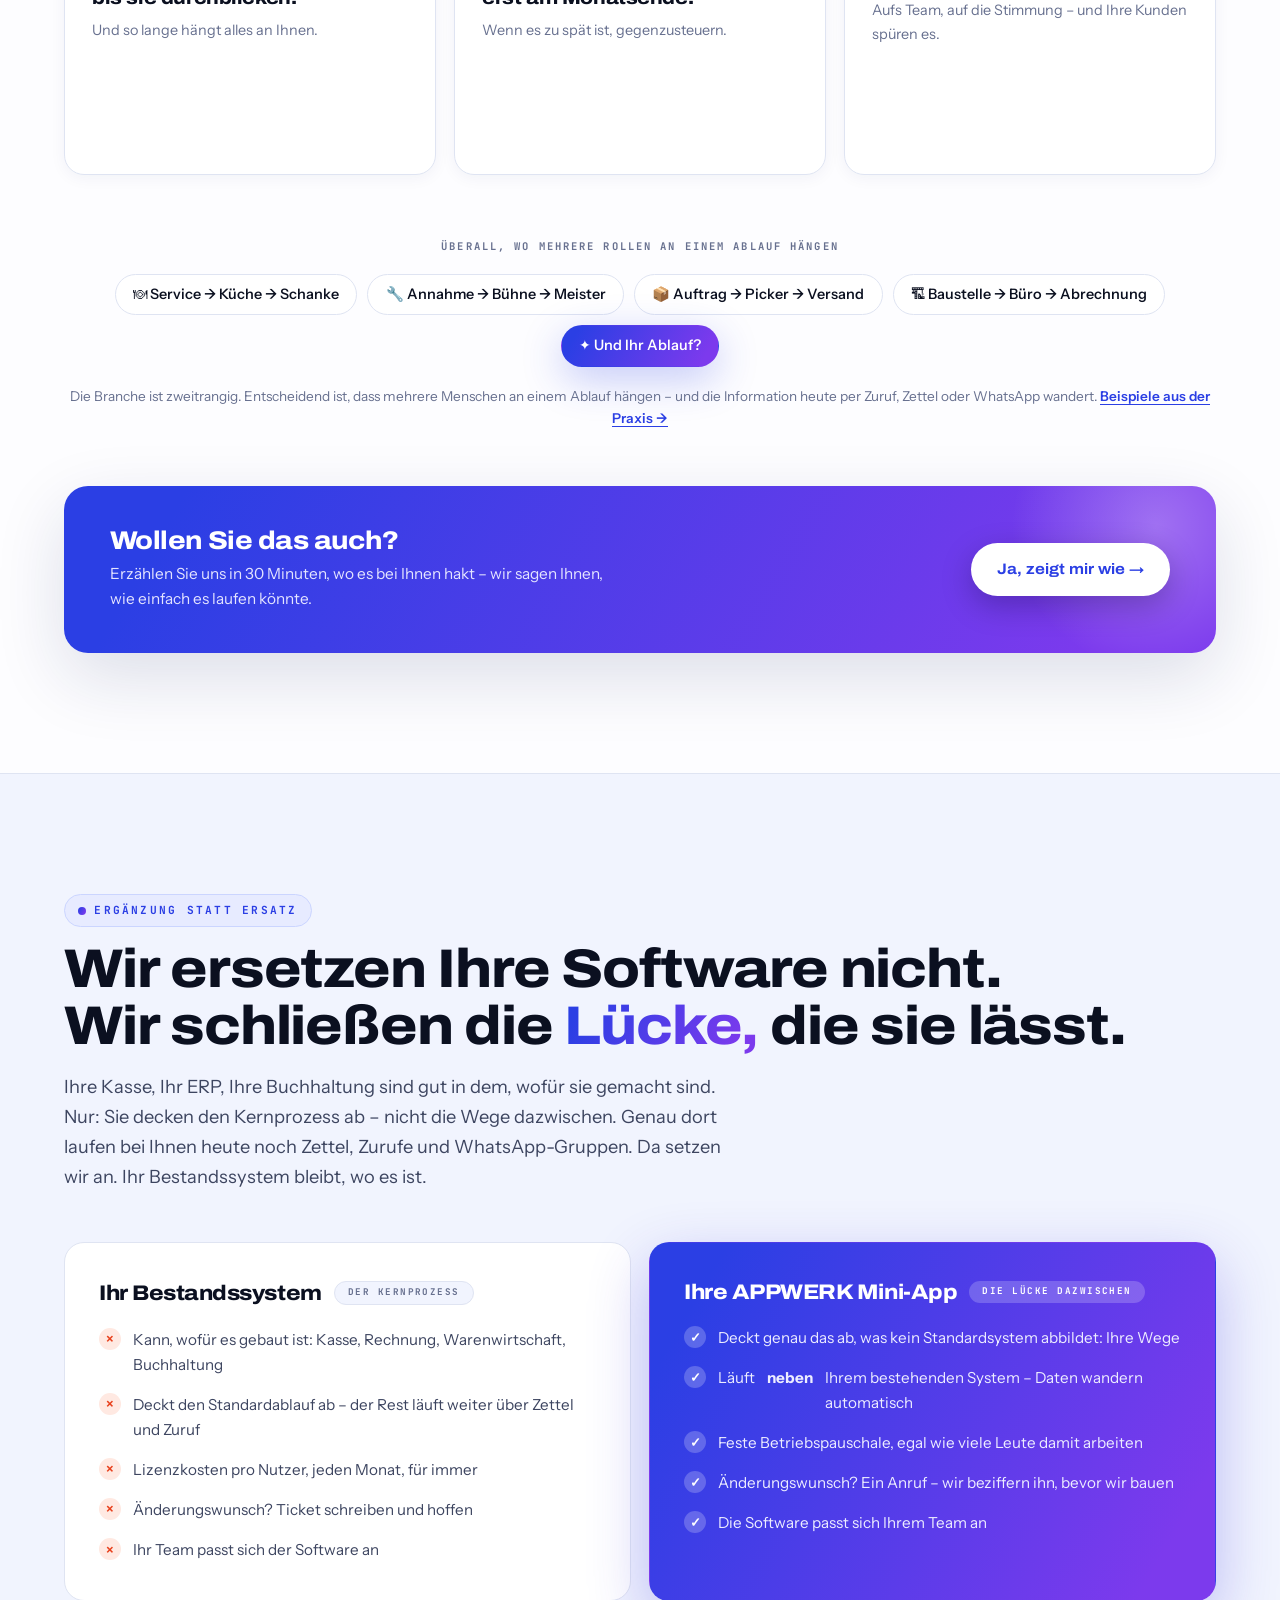
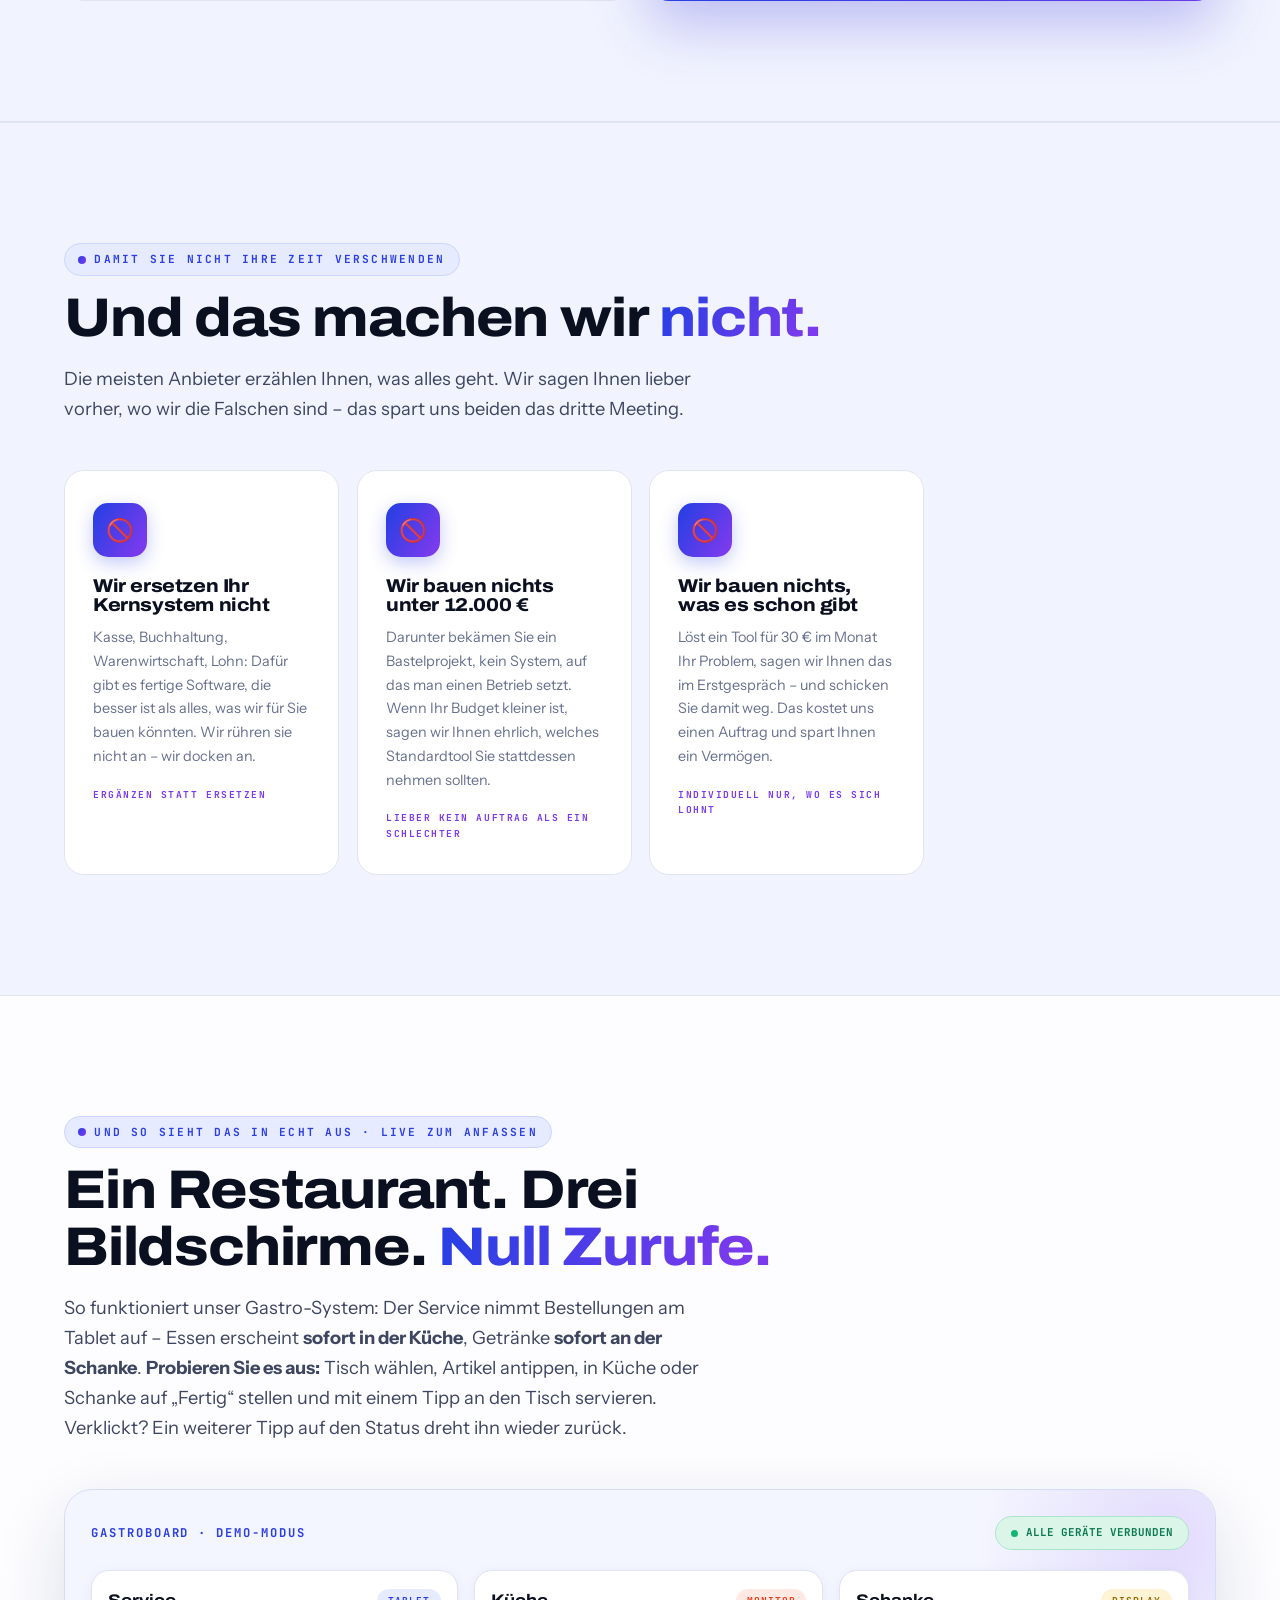
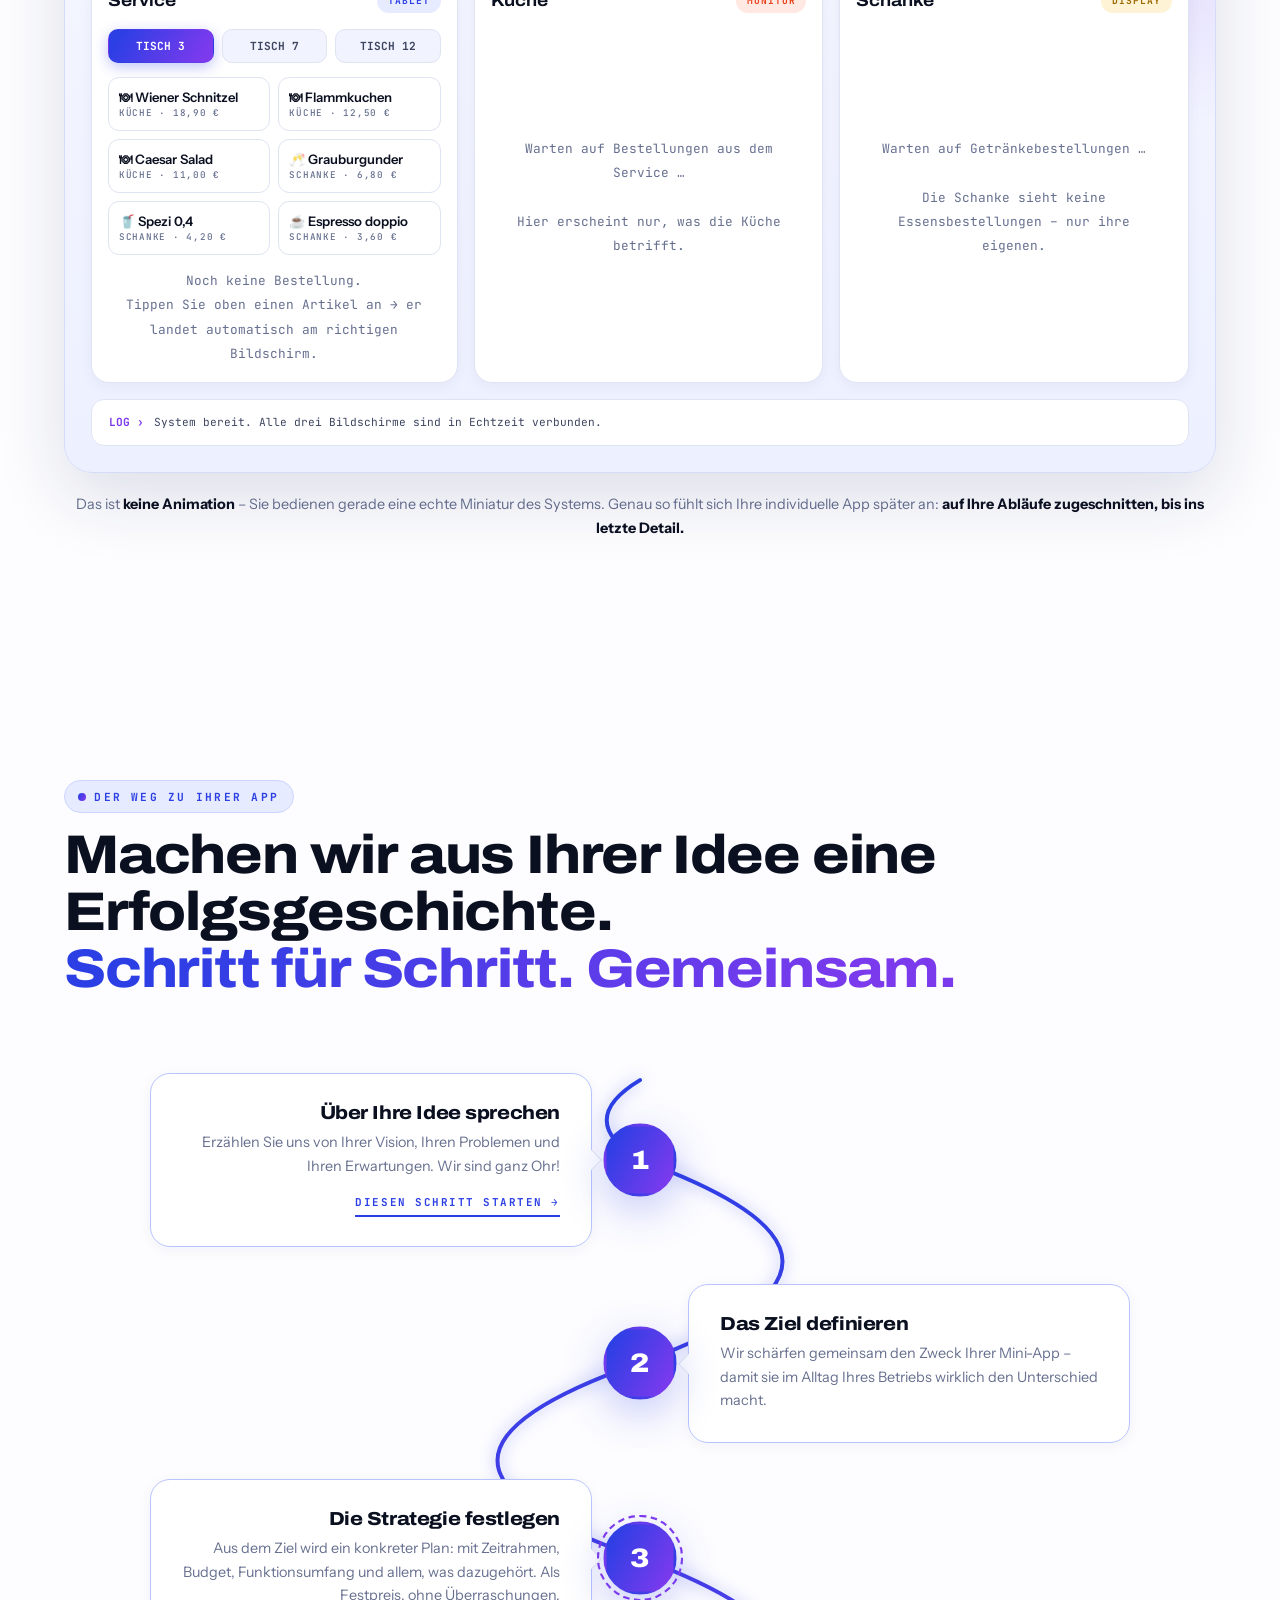
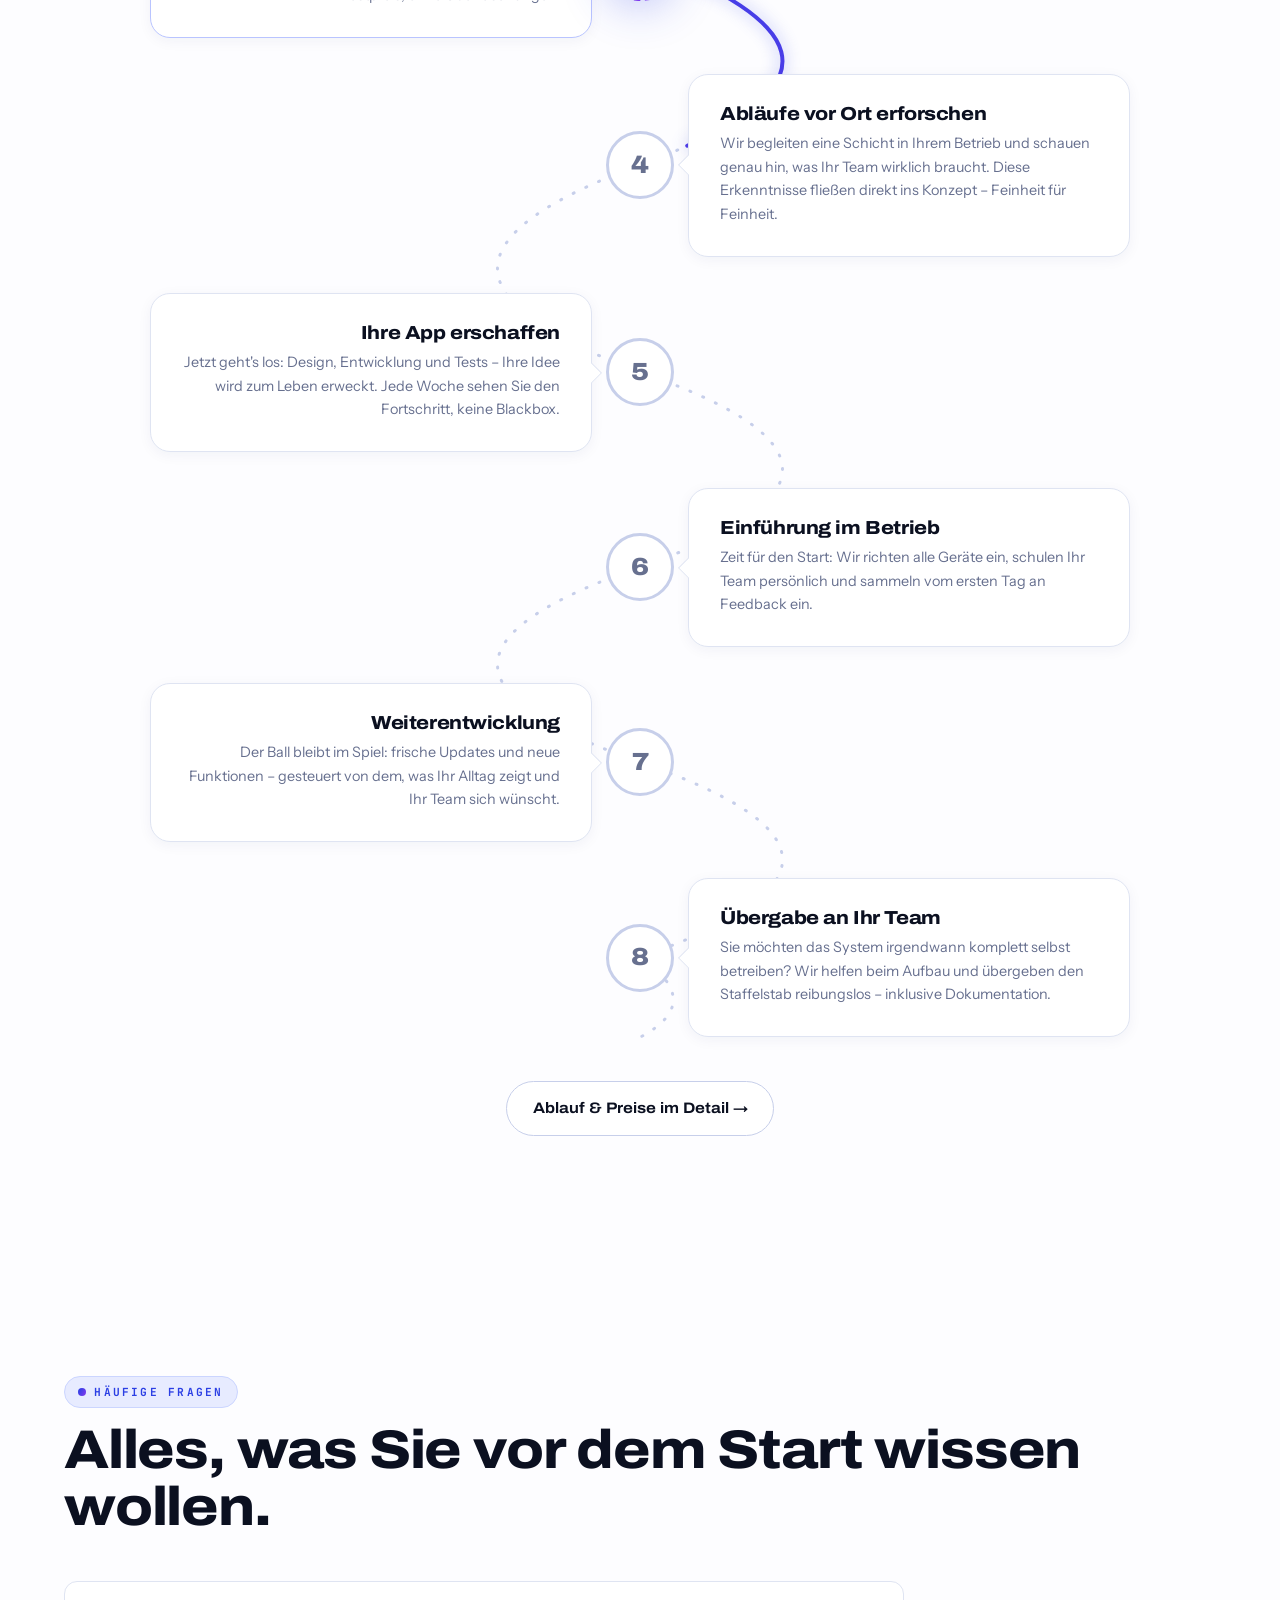
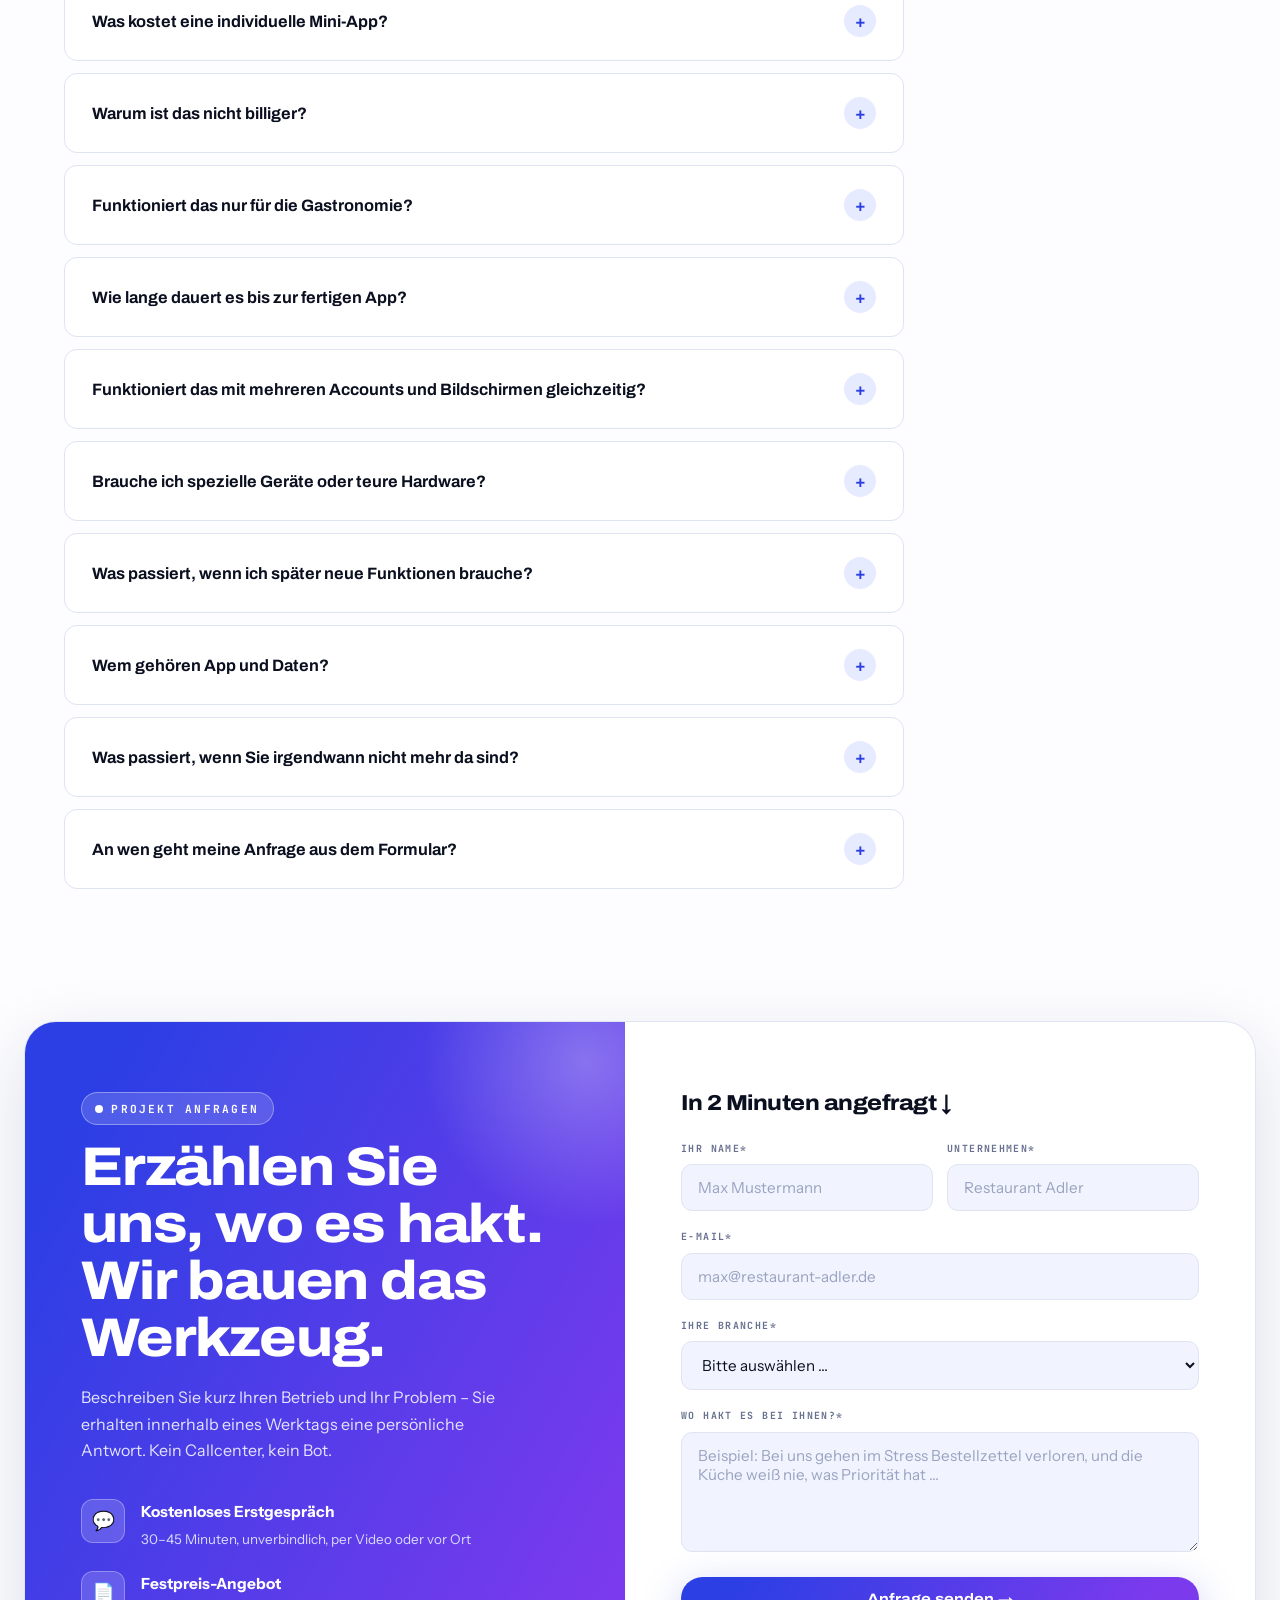
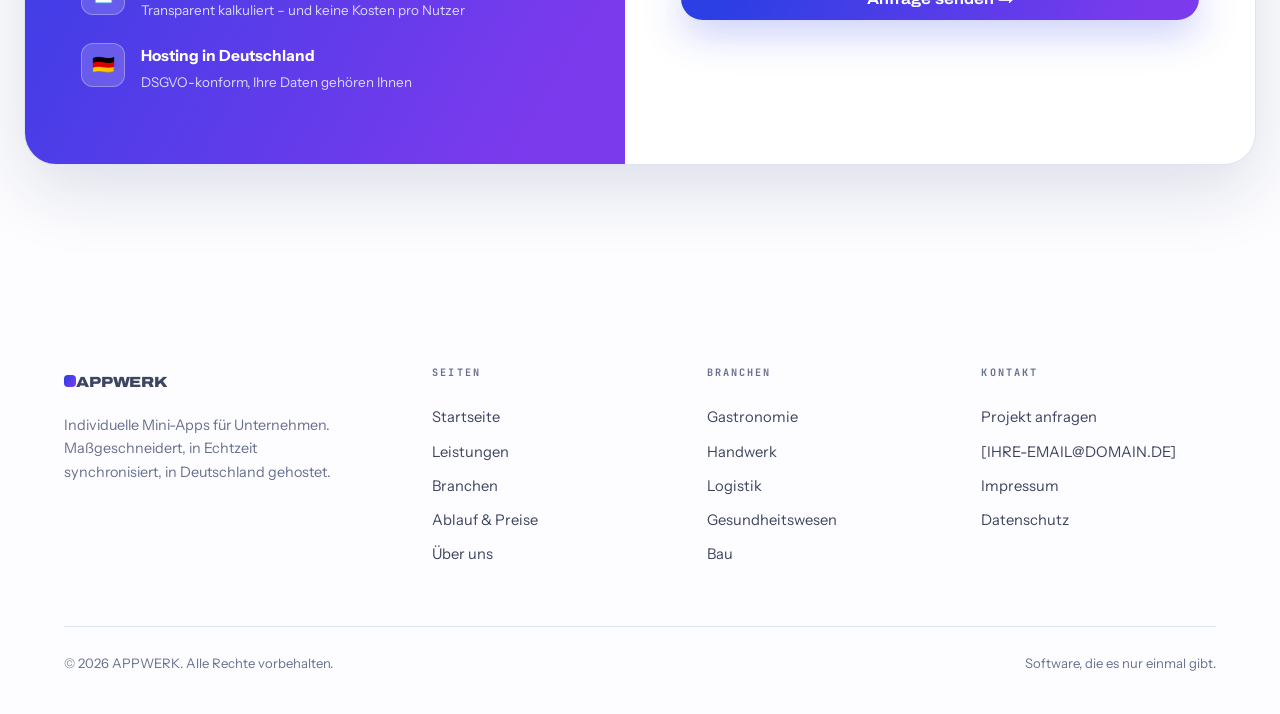
==== commit 9a78e535: "Add files via upload" ====
--- a/index.html
+++ b/index.html
@@ -3,12 +3,12 @@
 <head>
 <meta charset="UTF-8">
 <meta name="viewport" content="width=device-width, initial-scale=1.0">
-<title>APPWERK · Individuelle Mini-Apps für Ihr Unternehmen</title>
-<meta name="description" content="Wir bauen maßgeschneiderte Mini-Apps für Unternehmen – Bestellsysteme über mehrere Bildschirme, Werkstatt-Steuerung und mehr.">
+<title>APPWERK · Mini-Apps, die Ihr Team in Echtzeit verbinden</title>
+<meta name="description" content="Mehrere Rollen, mehrere Bildschirme, ein Ablauf – in Echtzeit synchron. Maßgeschneiderte Mini-Apps für Betriebe, in denen Informationen heute noch per Zuruf, Zettel und WhatsApp wandern.">
 <meta name="color-scheme" content="light">
-<link rel="preconnect" href="https://fonts.googleapis.com">
-<link rel="preconnect" href="https://fonts.gstatic.com" crossorigin>
-<link href="https://fonts.googleapis.com/css2?family=Archivo:wdth,wght@62..125,300..900&family=Instrument+Sans:wght@400;500;600&family=JetBrains+Mono:wght@400;500;700&display=swap" rel="stylesheet">
+<link rel="preconnect" href="https://fonts.bunny.net">
+<link rel="preconnect" href="https://fonts.bunny.net" crossorigin>
+<link href="https://fonts.bunny.net/css2?family=Archivo:wdth,wght@62..125,300..900&family=Instrument+Sans:wght@400;500;600&family=JetBrains+Mono:wght@400;500;700&display=swap" rel="stylesheet">
 <style>
 /* ============================================================
    APPWERK · Design System (hell · hoher Kontrast · Kobalt/Violett)
@@ -563,16 +563,16 @@
   <div class="hero-grid-bg"></div>
   <div class="wrap hero-inner">
     <div>
-      <span class="eyebrow rv">Individuelle Mini-Apps · Made in Germany</span>
+      <span class="eyebrow rv">Mehrere Rollen · Mehrere Bildschirme · Ein Ablauf</span>
       <h1 class="rv rv-d1">Software, die es <span class="grad-text">nur einmal</span> gibt: Ihre.</h1>
-      <p class="lead rv rv-d2">Wir bauen maßgeschneiderte Mini-Apps, die exakt zu Ihren Abläufen passen – vom Bestellsystem über mehrere Bildschirme bis zur Werkstatt-Steuerung. Keine Lizenz von der Stange. Kein Feature zu viel. Jedes Detail für Ihren Betrieb gedacht.</p>
+      <p class="lead rv rv-d2">Wir bauen Mini-Apps für die Stelle, an der Ihre bestehende Software aufhört: dort, wo Informationen zwischen Menschen wandern. Service zur Küche. Annahme zur Werkstatt. Baustelle ins Büro. Jeder Bildschirm zeigt genau das, was diese Rolle jetzt braucht – in Echtzeit, ohne Zuruf, ohne Zettel.</p>
       <div class="hero-ctas rv rv-d3">
         <a href="#kontakt" class="btn btn-primary">Kostenloses Erstgespräch →</a>
         <a href="#demo" class="btn btn-ghost">Live-Demo ausprobieren</a>
       </div>
       <div class="hero-trust rv rv-d4">
-        <div><strong>100&nbsp;%</strong>individuell für Ihren Betrieb entwickelt – kein Baukasten</div>
-        <div><strong>Festpreis</strong>statt monatlicher Lizenzkosten pro Nutzer</div>
+        <div><strong>Kein Kompromiss</strong>gebaut nach Ihren Abläufen, nicht nach unserem Standard</div>
+        <div><strong>Keine Kosten pro Nutzer</strong>Ihr Team darf wachsen, ohne dass die Rechnung wächst</div>
         <div><strong>DE-Hosting</strong>DSGVO-konform, Ihre Daten gehören Ihnen</div>
       </div>
     </div>
@@ -605,20 +605,20 @@
   <div class="wrap kpi-grid">
     <div class="kpi-flip rv" tabindex="0" role="button" aria-label="Karte umdrehen">
       <div class="kpi-inner">
-        <div class="kpi-face front"><small style="font-family:var(--font-mono);font-size:.62rem;font-weight:700;letter-spacing:.16em;text-transform:uppercase;color:var(--violet);display:block;margin-bottom:12px">Weniger Chaos</small><b style="font-family:var(--font-display);font-size:2.4rem;font-weight:830;letter-spacing:-.02em;line-height:1">bis zu <span class="grad-text">35&nbsp;%</span></b><p style="font-size:.88rem;color:var(--ink-3);margin-top:9px">weniger Laufwege pro Schicht, weil jeder Bildschirm zeigt, was jetzt dran ist</p><span class="kpi-hint">↻ ANTIPPEN: WIE KOMMT DIE ZAHL ZUSTANDE?</span></div>
-        <div class="kpi-face back"><h4>SO KOMMT DIE ZAHL ZUSTANDE</h4><p>Ohne App trägt jemand jede Bestellung persönlich weiter – und fragt bei Unklarheit nach. Das sind 1–2 Wege pro Bestellung. Fallen sie weg, summiert sich das über eine volle Schicht je nach Betrieb auf bis zu ein Drittel weniger Strecke.</p><span class="kpi-hint">↻ ZURÜCKDREHEN</span></div>
+        <div class="kpi-face front"><small style="font-family:var(--font-mono);font-size:.62rem;font-weight:700;letter-spacing:.16em;text-transform:uppercase;color:var(--violet);display:block;margin-bottom:12px">Weniger Chaos</small><b style="font-family:var(--font-display);font-size:2.4rem;font-weight:830;letter-spacing:-.02em;line-height:1"><span class="grad-text">1–2&nbsp;Wege</span></b><p style="font-size:.88rem;color:var(--ink-3);margin-top:9px">pro Bestellung, die niemand mehr geht – weil jeder Bildschirm zeigt, was jetzt dran ist</p><span class="kpi-hint">↻ ANTIPPEN: WIE KOMMT DIE ZAHL ZUSTANDE?</span></div>
+        <div class="kpi-face back"><h4>SO KOMMT DIE ZAHL ZUSTANDE</h4><p>Ohne App trägt jemand jede Bestellung persönlich weiter – und fragt bei Unklarheit nach. Das sind ein bis zwei Wege pro Bestellung. Rechnen Sie Ihre Bestellungen pro Schicht hoch, dann haben Sie Ihre eigene Zahl.</p><span class="kpi-hint">↻ ZURÜCKDREHEN</span></div>
       </div>
     </div>
     <div class="kpi-flip rv rv-d1" tabindex="0" role="button" aria-label="Karte umdrehen">
       <div class="kpi-inner">
-        <div class="kpi-face front"><small style="font-family:var(--font-mono);font-size:.62rem;font-weight:700;letter-spacing:.16em;text-transform:uppercase;color:var(--violet);display:block;margin-bottom:12px">Mehr Feierabend</small><b style="font-family:var(--font-display);font-size:2.4rem;font-weight:830;letter-spacing:-.02em;line-height:1">bis zu <span class="grad-text">8&nbsp;Std.</span></b><p style="font-size:.88rem;color:var(--ink-3);margin-top:9px">Büroarbeit pro Woche zurück – kein Abtippen, kein Suchen, kein Papierstapel</p><span class="kpi-hint">↻ ANTIPPEN: WIE KOMMT DIE ZAHL ZUSTANDE?</span></div>
-        <div class="kpi-face back"><h4>SO KOMMT DIE ZAHL ZUSTANDE</h4><p>Zettel abtippen, Belege sortieren, Informationen zusammensuchen: Das kostet in vielen Betrieben 60–90 Minuten pro Tag. Erfasst die App alles direkt bei der Arbeit mit, fällt genau diese Nacharbeit weg – Abend für Abend.</p><span class="kpi-hint">↻ ZURÜCKDREHEN</span></div>
+        <div class="kpi-face front"><small style="font-family:var(--font-mono);font-size:.62rem;font-weight:700;letter-spacing:.16em;text-transform:uppercase;color:var(--violet);display:block;margin-bottom:12px">Mehr Feierabend</small><b style="font-family:var(--font-display);font-size:2.4rem;font-weight:830;letter-spacing:-.02em;line-height:1"><span class="grad-text">60–90&nbsp;Min.</span></b><p style="font-size:.88rem;color:var(--ink-3);margin-top:9px">Nacharbeit pro Tag, die entfällt – kein Abtippen, kein Suchen, kein Papierstapel</p><span class="kpi-hint">↻ ANTIPPEN: WIE KOMMT DIE ZAHL ZUSTANDE?</span></div>
+        <div class="kpi-face back"><h4>SO KOMMT DIE ZAHL ZUSTANDE</h4><p>Zettel abtippen, Belege sortieren, Informationen zusammensuchen: Das kostet in vielen Betrieben 60–90 Minuten pro Tag. Erfasst die App alles direkt bei der Arbeit mit, fällt genau diese Nacharbeit weg. Bei fünf Arbeitstagen sind das fünf bis sieben Stunden pro Woche – Abend für Abend zurück.</p><span class="kpi-hint">↻ ZURÜCKDREHEN</span></div>
       </div>
     </div>
     <div class="kpi-flip rv rv-d2" tabindex="0" role="button" aria-label="Karte umdrehen">
       <div class="kpi-inner">
-        <div class="kpi-face front"><small style="font-family:var(--font-mono);font-size:.62rem;font-weight:700;letter-spacing:.16em;text-transform:uppercase;color:var(--violet);display:block;margin-bottom:12px">Weniger Fehler</small><b style="font-family:var(--font-display);font-size:2.4rem;font-weight:830;letter-spacing:-.02em;line-height:1">bis zu <span class="grad-text">99,6&nbsp;%</span></b><p style="font-size:.88rem;color:var(--ink-3);margin-top:9px">Genauigkeit, weil die App jeden Handgriff führt statt dem Zufall zu überlassen</p><span class="kpi-hint">↻ ANTIPPEN: WIE KOMMT DIE ZAHL ZUSTANDE?</span></div>
-        <div class="kpi-face back"><h4>SO KOMMT DIE ZAHL ZUSTANDE</h4><p>Fehler entstehen beim Übertragen: verhört, verschrieben, vergriffen. Wenn die App jeden Schritt anzeigt und bestätigen lässt – etwa per Scan – bleibt fast keine Stelle mehr übrig, an der etwas schiefgehen kann.</p><span class="kpi-hint">↻ ZURÜCKDREHEN</span></div>
+        <div class="kpi-face front"><small style="font-family:var(--font-mono);font-size:.62rem;font-weight:700;letter-spacing:.16em;text-transform:uppercase;color:var(--violet);display:block;margin-bottom:12px">Weniger Fehler</small><b style="font-family:var(--font-display);font-size:2.4rem;font-weight:830;letter-spacing:-.02em;line-height:1"><span class="grad-text">0×</span> abgetippt</b><p style="font-size:.88rem;color:var(--ink-3);margin-top:9px">Was einmal erfasst ist, wird nie wieder übertragen – und kann darum auch nicht verloren gehen</p><span class="kpi-hint">↻ ANTIPPEN: WARUM DAS DER PUNKT IST</span></div>
+        <div class="kpi-face back"><h4>WARUM DAS DER PUNKT IST</h4><p>Fast jeder Fehler entsteht beim Übertragen: verhört, verschrieben, vergriffen, vergessen. Wir versprechen Ihnen keine Fehlerquote – wir nehmen die Übertragung raus. Die Information wird einmal dort erfasst, wo sie entsteht, und landet direkt beim Richtigen.</p><span class="kpi-hint">↻ ZURÜCKDREHEN</span></div>
       </div>
     </div>
     <div class="kpi-flip rv rv-d3" tabindex="0" role="button" aria-label="Karte umdrehen">
@@ -627,6 +627,9 @@
         <div class="kpi-face back"><h4>WIE GEHT DAS SO SCHNELL?</h4><p>Weil wir zuerst keinen fertigen Code bauen, sondern einen klickbaren Prototyp: Er zeigt jede Ansicht und jeden Ablauf, entsteht aber in Tagen statt Wochen. Sie entscheiden erst danach – auf Basis von etwas, das Sie anfassen können.</p><span class="kpi-hint">↻ ZURÜCKDREHEN</span></div>
       </div>
     </div>
+  </div>
+  <div class="wrap">
+    <p class="mini-note" style="text-align:center;max-width:640px;margin:24px auto 0">Das sind Rechenbeispiele, keine Messwerte aus Ihrem Betrieb – deshalb steht auf jeder Karte, wie sie zustande kommt. Im Erstgespräch rechnen wir sie mit <b>Ihren</b> Zahlen nach. Kommt dabei nichts Sinnvolles heraus, sagen wir Ihnen das.</p>
   </div>
 </section>
 
@@ -701,11 +704,11 @@
     </div>
 
     <div class="ba-branches rv">
-      <span>Gemacht für</span>
+      <span>Überall, wo mehrere Rollen an einem Ablauf hängen</span>
       <div class="ba-chip-row">
-        <i>🍽 Restaurants</i><i>🔧 Werkstätten</i><i>📦 Lagern</i><i>🩺 Praxen</i><i>🏗 Baustellen</i><i class="ba-you">✦ und für Ihren Betrieb</i>
-      </div>
-      <p class="mini-note">Neugierig, wie das konkret aussieht? <a href="branchen.html">Zu den Branchen-Lösungen →</a></p>
+        <i>🍽 Service → Küche → Schanke</i><i>🔧 Annahme → Bühne → Meister</i><i>📦 Auftrag → Picker → Versand</i><i>🏗 Baustelle → Büro → Abrechnung</i><i class="ba-you">✦ Und Ihr Ablauf?</i>
+      </div>
+      <p class="mini-note">Die Branche ist zweitrangig. Entscheidend ist, dass mehrere Menschen an einem Ablauf hängen – und die Information heute per Zuruf, Zettel oder WhatsApp wandert. <a href="branchen.html">Beispiele aus der Praxis →</a></p>
     </div>
 
     <div class="ba-cta rv">
@@ -721,30 +724,44 @@
 <!-- ============ WARUM ============ -->
 <section class="section why">
   <div class="wrap">
-    <span class="eyebrow rv">Individuell vs. Standard</span>
-    <h2 class="rv rv-d1">Warum keine Software „von der Stange“?</h2>
-    <p class="lead rv rv-d2">Standard-Tools zwingen Ihren Betrieb in fremde Abläufe. Wir drehen es um: Die Software passt sich Ihnen an – nicht Sie der Software.</p>
+    <span class="eyebrow rv">Ergänzung statt Ersatz</span>
+    <h2 class="rv rv-d1">Wir ersetzen Ihre Software nicht.<br>Wir schließen die <span class="grad-text">Lücke,</span> die sie lässt.</h2>
+    <p class="lead rv rv-d2">Ihre Kasse, Ihr ERP, Ihre Buchhaltung sind gut in dem, wofür sie gemacht sind. Nur: Sie decken den Kernprozess ab – nicht die Wege dazwischen. Genau dort laufen bei Ihnen heute noch Zettel, Zurufe und WhatsApp-Gruppen. Da setzen wir an. Ihr Bestandssystem bleibt, wo es ist.</p>
     <div class="compare">
       <div class="cmp std rv">
-        <h3>Standard-Software <span class="badge">Von der Stange</span></h3>
+        <h3>Ihr Bestandssystem <span class="badge">Der Kernprozess</span></h3>
         <ul>
-          <li>Hunderte Funktionen – aber die eine, die Sie brauchen, fehlt</li>
-          <li>Monatliche Lizenzkosten pro Nutzer, für immer</li>
-          <li>Ihr Team muss sich an fremde Abläufe gewöhnen</li>
-          <li>Änderungswünsche? Ticket schreiben und hoffen</li>
-          <li>Ihre Daten liegen irgendwo – oft außerhalb der EU</li>
+          <li>Kann, wofür es gebaut ist: Kasse, Rechnung, Warenwirtschaft, Buchhaltung</li>
+          <li>Deckt den Standardablauf ab – der Rest läuft weiter über Zettel und Zuruf</li>
+          <li>Lizenzkosten pro Nutzer, jeden Monat, für immer</li>
+          <li>Änderungswunsch? Ticket schreiben und hoffen</li>
+          <li>Ihr Team passt sich der Software an</li>
         </ul>
       </div>
       <div class="cmp us rv rv-d1">
-        <h3>Ihre APPWERK Mini-App <span class="badge">Maßarbeit</span></h3>
+        <h3>Ihre APPWERK Mini-App <span class="badge">Die Lücke dazwischen</span></h3>
         <ul>
-          <li>Exakt Ihre Abläufe – jeder Button hat einen Grund</li>
-          <li>Einmal gebaut, gehört sie Ihnen. Planbare Kosten</li>
-          <li>Ihr Team versteht die App in Minuten, nicht Wochen</li>
-          <li>Neue Idee? Ein Anruf genügt – wir bauen sie ein</li>
-          <li>Hosting in Deutschland, DSGVO-konform, Ihre Daten</li>
+          <li>Deckt genau das ab, was kein Standardsystem abbildet: Ihre Wege</li>
+          <li>Läuft <b>neben</b> Ihrem bestehenden System – Daten wandern automatisch</li>
+          <li>Feste Betriebspauschale, egal wie viele Leute damit arbeiten</li>
+          <li>Änderungswunsch? Ein Anruf – wir beziffern ihn, bevor wir bauen</li>
+          <li>Die Software passt sich Ihrem Team an</li>
         </ul>
       </div>
+    </div>
+  </div>
+</section>
+
+<!-- ============ WAS WIR NICHT MACHEN ============ -->
+<section class="section services">
+  <div class="wrap">
+    <span class="eyebrow rv">Damit Sie nicht Ihre Zeit verschwenden</span>
+    <h2 class="rv rv-d1">Und das machen wir <span class="grad-text">nicht.</span></h2>
+    <p class="lead rv rv-d2">Die meisten Anbieter erzählen Ihnen, was alles geht. Wir sagen Ihnen lieber vorher, wo wir die Falschen sind – das spart uns beiden das dritte Meeting.</p>
+    <div class="svc-grid">
+      <div class="svc rv"><div class="ico">🚫</div><h3>Wir ersetzen Ihr Kernsystem nicht</h3><p>Kasse, Buchhaltung, Warenwirtschaft, Lohn: Dafür gibt es fertige Software, die besser ist als alles, was wir für Sie bauen könnten. Wir rühren sie nicht an – wir docken an.</p><span class="tagline">Ergänzen statt ersetzen</span></div>
+      <div class="svc rv rv-d1"><div class="ico">🚫</div><h3>Wir bauen nichts unter 12.000&nbsp;€</h3><p>Darunter bekämen Sie ein Bastelprojekt, kein System, auf das man einen Betrieb setzt. Wenn Ihr Budget kleiner ist, sagen wir Ihnen ehrlich, welches Standardtool Sie stattdessen nehmen sollten.</p><span class="tagline">Lieber kein Auftrag als ein schlechter</span></div>
+      <div class="svc rv rv-d2"><div class="ico">🚫</div><h3>Wir bauen nichts, was es schon gibt</h3><p>Löst ein Tool für 30&nbsp;€ im Monat Ihr Problem, sagen wir Ihnen das im Erstgespräch – und schicken Sie damit weg. Das kostet uns einen Auftrag und spart Ihnen ein Vermögen.</p><span class="tagline">Individuell nur, wo es sich lohnt</span></div>
     </div>
   </div>
 </section>
@@ -904,14 +921,16 @@
     <span class="eyebrow rv">Häufige Fragen</span>
     <h2 class="rv rv-d1">Alles, was Sie vor dem Start wissen wollen.</h2>
     <div class="faq-list rv rv-d2">
-      <details class="faq"><summary>Was kostet eine individuelle Mini-App?<span class="pl">+</span></summary><div class="a">Das hängt vom Umfang ab. Ein fokussiertes System – etwa ein Bestell-Board, eine Werkstatt-Anzeige oder ein digitales Bautagebuch – startet typischerweise im niedrigen bis mittleren vierstelligen Bereich. Nach dem kostenlosen Erstgespräch erhalten Sie ein Festpreis-Angebot ohne versteckte Kosten und ohne Lizenzgebühren pro Nutzer.</div></details>
-      <details class="faq"><summary>Funktioniert das nur für die Gastronomie?<span class="pl">+</span></summary><div class="a">Nein – das Prinzip ist überall dasselbe: Informationen landen automatisch beim Richtigen. In der Werkstatt sieht die Halle jeden Auftrag samt Status, im Lager führt die App durch die Pick-Route, in der Praxis checken Patienten selbst ein, auf der Baustelle entsteht das Bautagebuch in zwei Minuten. Details zu jeder Branche finden Sie auf der <a href="branchen.html" style="color:var(--cobalt);font-weight:600">Branchen-Seite</a>.</div></details>
+      <details class="faq"><summary>Was kostet eine individuelle Mini-App?<span class="pl">+</span></summary><div class="a">Ein fokussiertes System – ein Bestell-Board, eine Werkstatt-Anzeige, ein digitales Bautagebuch – liegt bei <b>12.000 bis 18.000&nbsp;€</b>. Kommen mehrere verknüpfte Abläufe und eine Schnittstelle zu Ihrem Bestandssystem dazu, sind es <b>25.000 bis 40.000&nbsp;€</b>. Dazu eine feste Betriebspauschale ab 290&nbsp;€ im Monat – unabhängig davon, wie viele Leute damit arbeiten. Den genauen Festpreis erhalten Sie nach dem Erstgespräch. Alle Details auf der <a href="ablauf.html#preise" style="color:var(--cobalt);font-weight:600">Preisseite</a>.</div></details>
+      <details class="faq"><summary>Warum ist das nicht billiger?<span class="pl">+</span></summary><div class="a">Weil Sie einen Betriebsablauf darauf setzen. Eine App für 3.000&nbsp;€ bekommen Sie – von jemandem, der in zwei Jahren nicht mehr erreichbar ist. Dann steht Ihr Ablauf. In unserem Preis steckt: eine Schicht mitlaufen, ein Prototyp vor der Entscheidung, Einführung und Schulung vor Ort, und jemand, der ans Telefon geht, wenn etwas klemmt. Wenn Ihnen das zu viel ist, sagen wir Ihnen im Erstgespräch ehrlich, ob ein Standardtool für Sie nicht doch die bessere Wahl ist.</div></details>
+      <details class="faq"><summary>Funktioniert das nur für die Gastronomie?<span class="pl">+</span></summary><div class="a">Nein – aber es funktioniert auch nicht überall. Unsere Stärke ist ein ganz bestimmter Fall: <b>mehrere Rollen, mehrere Bildschirme, ein Ablauf, in Echtzeit.</b> Service → Küche → Schanke. Annahme → Bühne → Meister. Auftrag → Picker → Versand. Baustelle → Büro. Wenn Ihr Problem so aussieht, sind wir richtig. Wenn Sie eine Buchhaltung, eine Kasse oder ein Warenwirtschaftssystem suchen, sind wir es nicht – das gibt es fertig und besser. Beispiele finden Sie auf der <a href="branchen.html" style="color:var(--cobalt);font-weight:600">Branchen-Seite</a>.</div></details>
       <details class="faq"><summary>Wie lange dauert es bis zur fertigen App?<span class="pl">+</span></summary><div class="a">Den klickbaren Prototyp sehen Sie ab 14 Tagen. Die fertige, im Betrieb laufende App gibt es je nach Umfang nach 4 bis 10 Wochen. Kleinere Systeme sind oft schneller einsatzbereit.</div></details>
       <details class="faq"><summary>Funktioniert das mit mehreren Accounts und Bildschirmen gleichzeitig?<span class="pl">+</span></summary><div class="a">Ja, das ist unsere Kernkompetenz: mehrere Accounts mit unterschiedlichen Rollen auf mehreren Bildschirmen, alles in Echtzeit synchronisiert. Im Restaurant sieht die Küche nur ihre Speisen, in der Werkstatt jede Bühne nur ihre Aufträge, im Lager jeder Picker nur seine Route – und die Leitung sieht überall alles.</div></details>
       <details class="faq"><summary>Brauche ich spezielle Geräte oder teure Hardware?<span class="pl">+</span></summary><div class="a">Nein. Unsere Apps laufen im Browser – auf handelsüblichen Tablets, Monitoren und Smartphones, die Sie oft schon haben. Wenn neue Geräte sinnvoll sind, beraten wir herstellerneutral und richten alles für Sie ein.</div></details>
       <details class="faq"><summary>Was passiert, wenn ich später neue Funktionen brauche?<span class="pl">+</span></summary><div class="a">Genau dafür sind Mini-Apps gemacht: Sie wachsen mit. Ein kurzes Gespräch, ein Angebot, und die neue Funktion wird eingebaut – ohne dass Sie das System wechseln müssen. Egal ob Küche, Werkbank oder Lagerhalle.</div></details>
       <details class="faq"><summary>Wem gehören App und Daten?<span class="pl">+</span></summary><div class="a">Ihnen. Sie erhalten volle Nutzungsrechte an Ihrer App, und Ihre Daten werden DSGVO-konform in Deutschland gehostet. Auf Wunsch betreiben wir das System auch komplett auf Ihrer eigenen Infrastruktur.</div></details>
-      <details class="faq"><summary>An wen geht meine Anfrage aus dem Formular?<span class="pl">+</span></summary><div class="a">Ihre Nachricht geht direkt an <b>hallo@appwerk.example</b> – dieselbe Adresse finden Sie im <a href="impressum.html" style="color:var(--cobalt);font-weight:600">Impressum</a>. Es antwortet ein Mensch, kein automatisches System, in der Regel innerhalb eines Werktags.</div></details>
+      <details class="faq"><summary>Was passiert, wenn Sie irgendwann nicht mehr da sind?<span class="pl">+</span></summary><div class="a">Die berechtigte Frage – und wir beantworten sie vertraglich, nicht mit einem Versprechen. Sie bekommen den vollständigen Quellcode, die Dokumentation und Ihre Daten. Damit kann jeder andere Entwickler weiterarbeiten. Wir bauen kein System, das Sie an uns fesselt – sondern eins, das Sie behalten, auch ohne uns.</div></details>
+      <details class="faq"><summary>An wen geht meine Anfrage aus dem Formular?<span class="pl">+</span></summary><div class="a">Ihre Nachricht geht direkt an <b>[IHRE-EMAIL@DOMAIN.DE]</b> – dieselbe Adresse finden Sie im <a href="impressum.html" style="color:var(--cobalt);font-weight:600">Impressum</a>. Es antwortet ein Mensch, kein automatisches System, in der Regel innerhalb eines Werktags.</div></details>
     </div>
   </div>
 </section>
@@ -926,7 +945,7 @@
         <p class="rv rv-d2">Beschreiben Sie kurz Ihren Betrieb und Ihr Problem – Sie erhalten innerhalb eines Werktags eine persönliche Antwort. Kein Callcenter, kein Bot.</p>
         <div class="contact-points">
           <div class="cp rv"><div class="i">💬</div><div><b>Kostenloses Erstgespräch</b><span>30–45 Minuten, unverbindlich, per Video oder vor Ort</span></div></div>
-          <div class="cp rv rv-d1"><div class="i">📄</div><div><b>Festpreis-Angebot</b><span>Transparent kalkuliert, keine laufenden Lizenzkosten</span></div></div>
+          <div class="cp rv rv-d1"><div class="i">📄</div><div><b>Festpreis-Angebot</b><span>Transparent kalkuliert – und keine Kosten pro Nutzer</span></div></div>
           <div class="cp rv rv-d2"><div class="i">🇩🇪</div><div><b>Hosting in Deutschland</b><span>DSGVO-konform, Ihre Daten gehören Ihnen</span></div></div>
         </div>
       </div>
@@ -989,7 +1008,7 @@
       <div>
         <h4>Kontakt</h4>
         <a href="index.html#kontakt">Projekt anfragen</a>
-        <a href="mailto:hallo@appwerk.example">hallo@appwerk.example</a>
+        <a href="mailto:[IHRE-EMAIL@DOMAIN.DE]">[IHRE-EMAIL@DOMAIN.DE]</a>
         <a href="impressum.html">Impressum</a>
         <a href="datenschutz.html">Datenschutz</a>
       </div>
@@ -1281,7 +1300,7 @@
 });
 
 /* ========== Formular ========== */
-const KONTAKT_EMAIL='hallo@appwerk.example'; /* ← HIER Ihre echte E-Mail-Adresse eintragen */
+const KONTAKT_EMAIL='[IHRE-EMAIL@DOMAIN.DE]'; /* ← HIER Ihre echte E-Mail-Adresse eintragen */
 const cForm=document.getElementById('contactForm');
 if(cForm) cForm.addEventListener('submit',e=>{
   e.preventDefault();
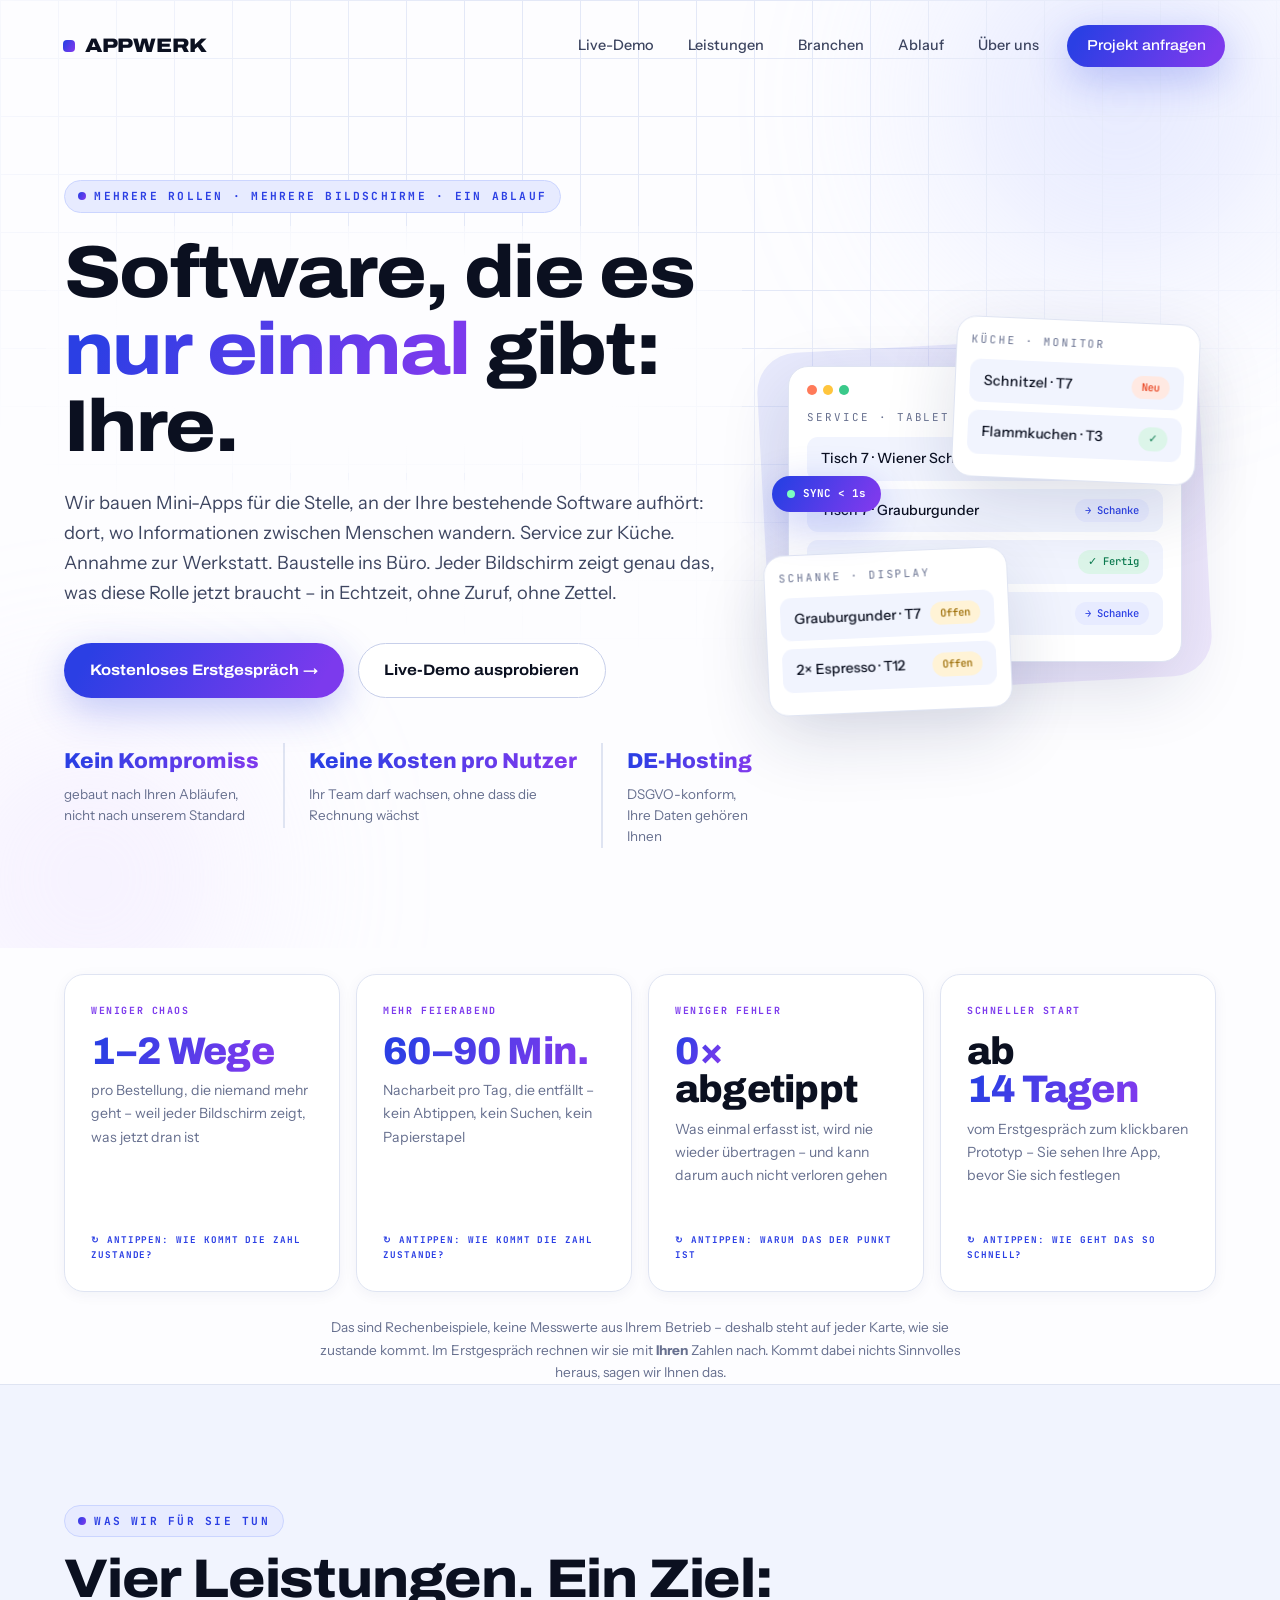
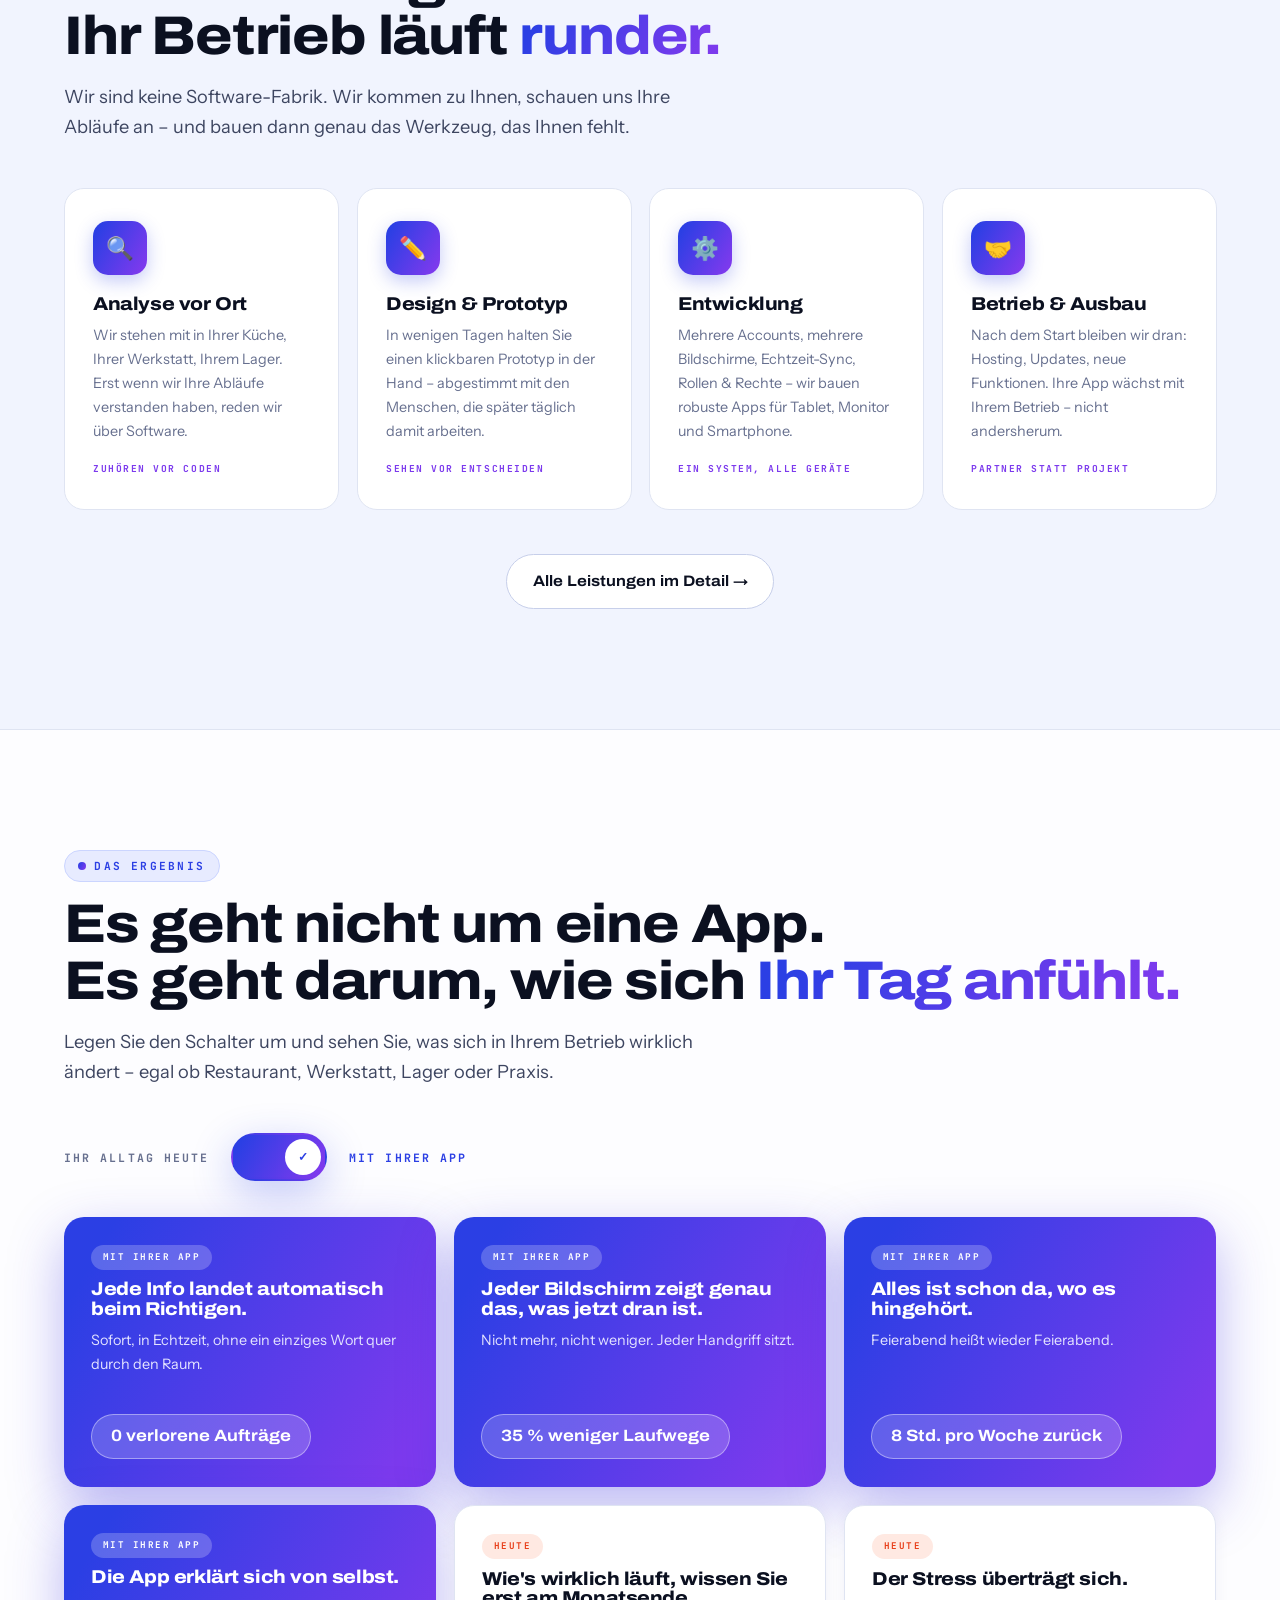
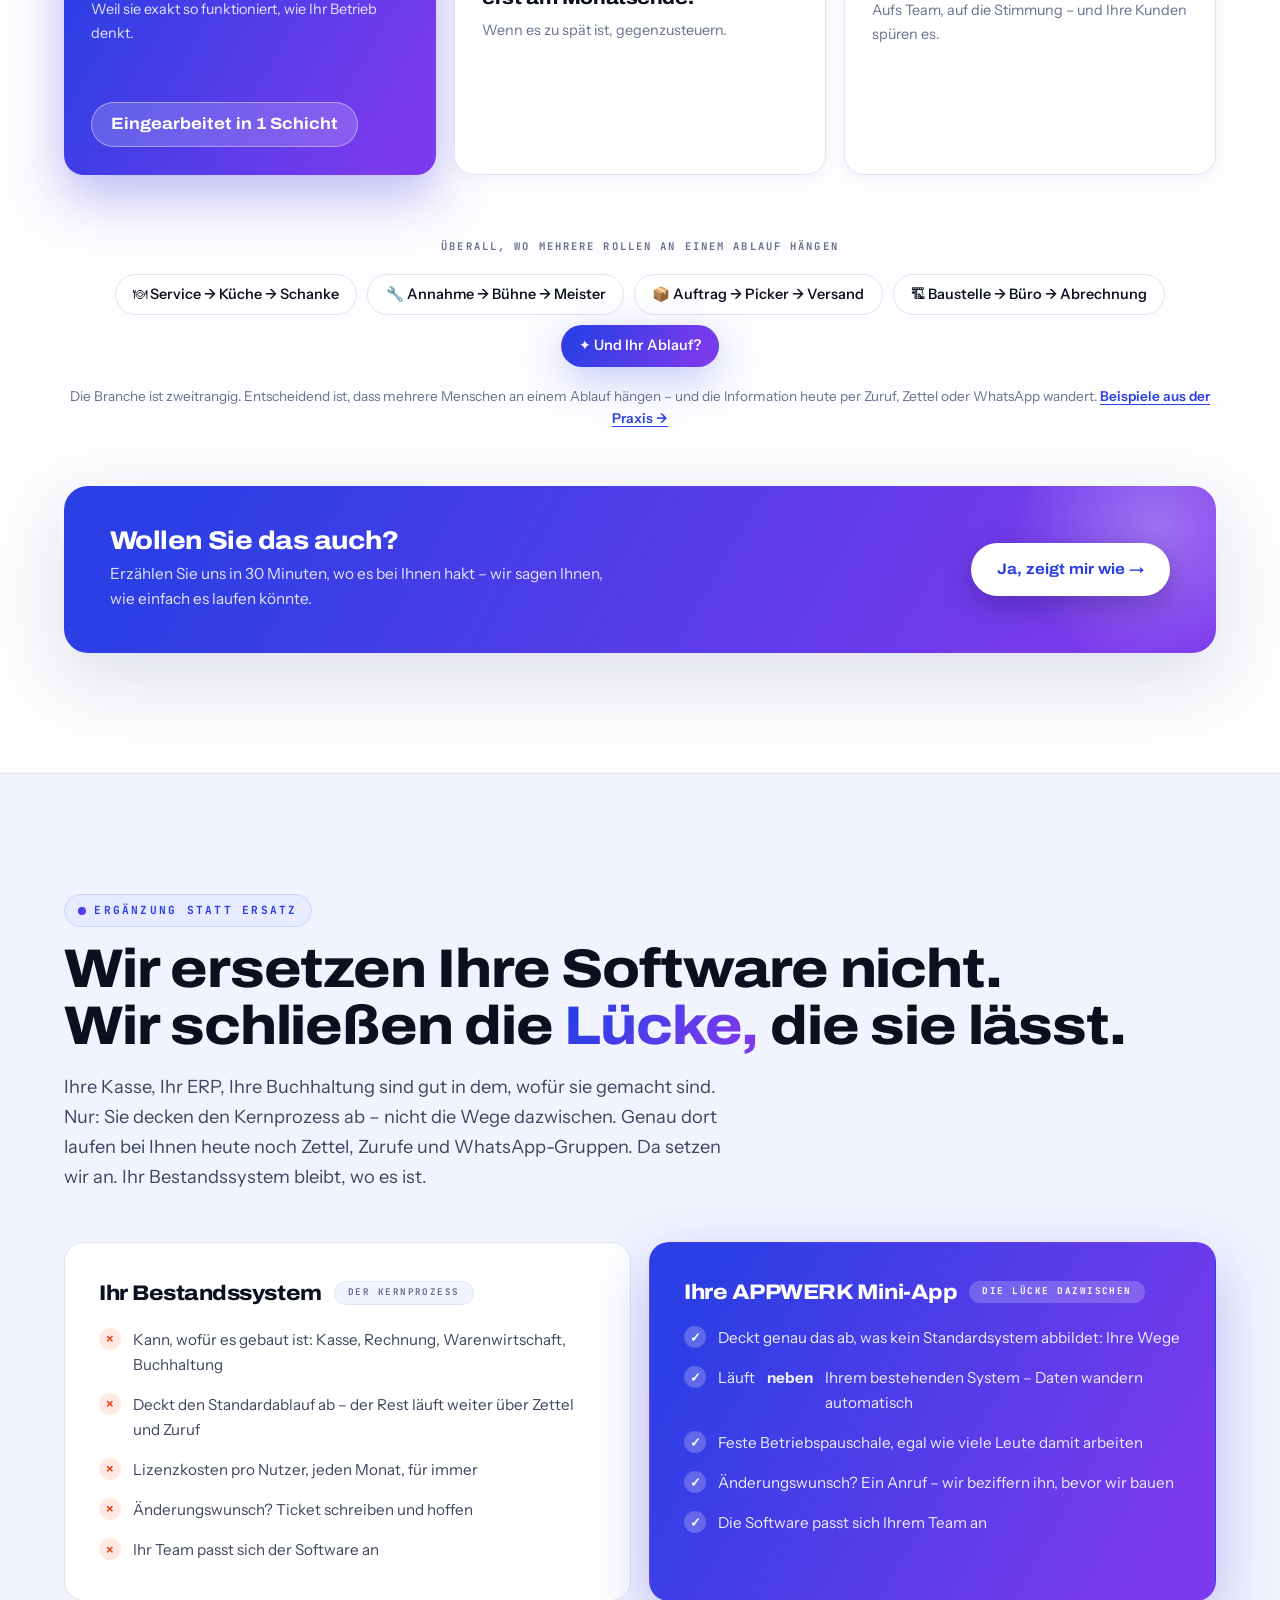
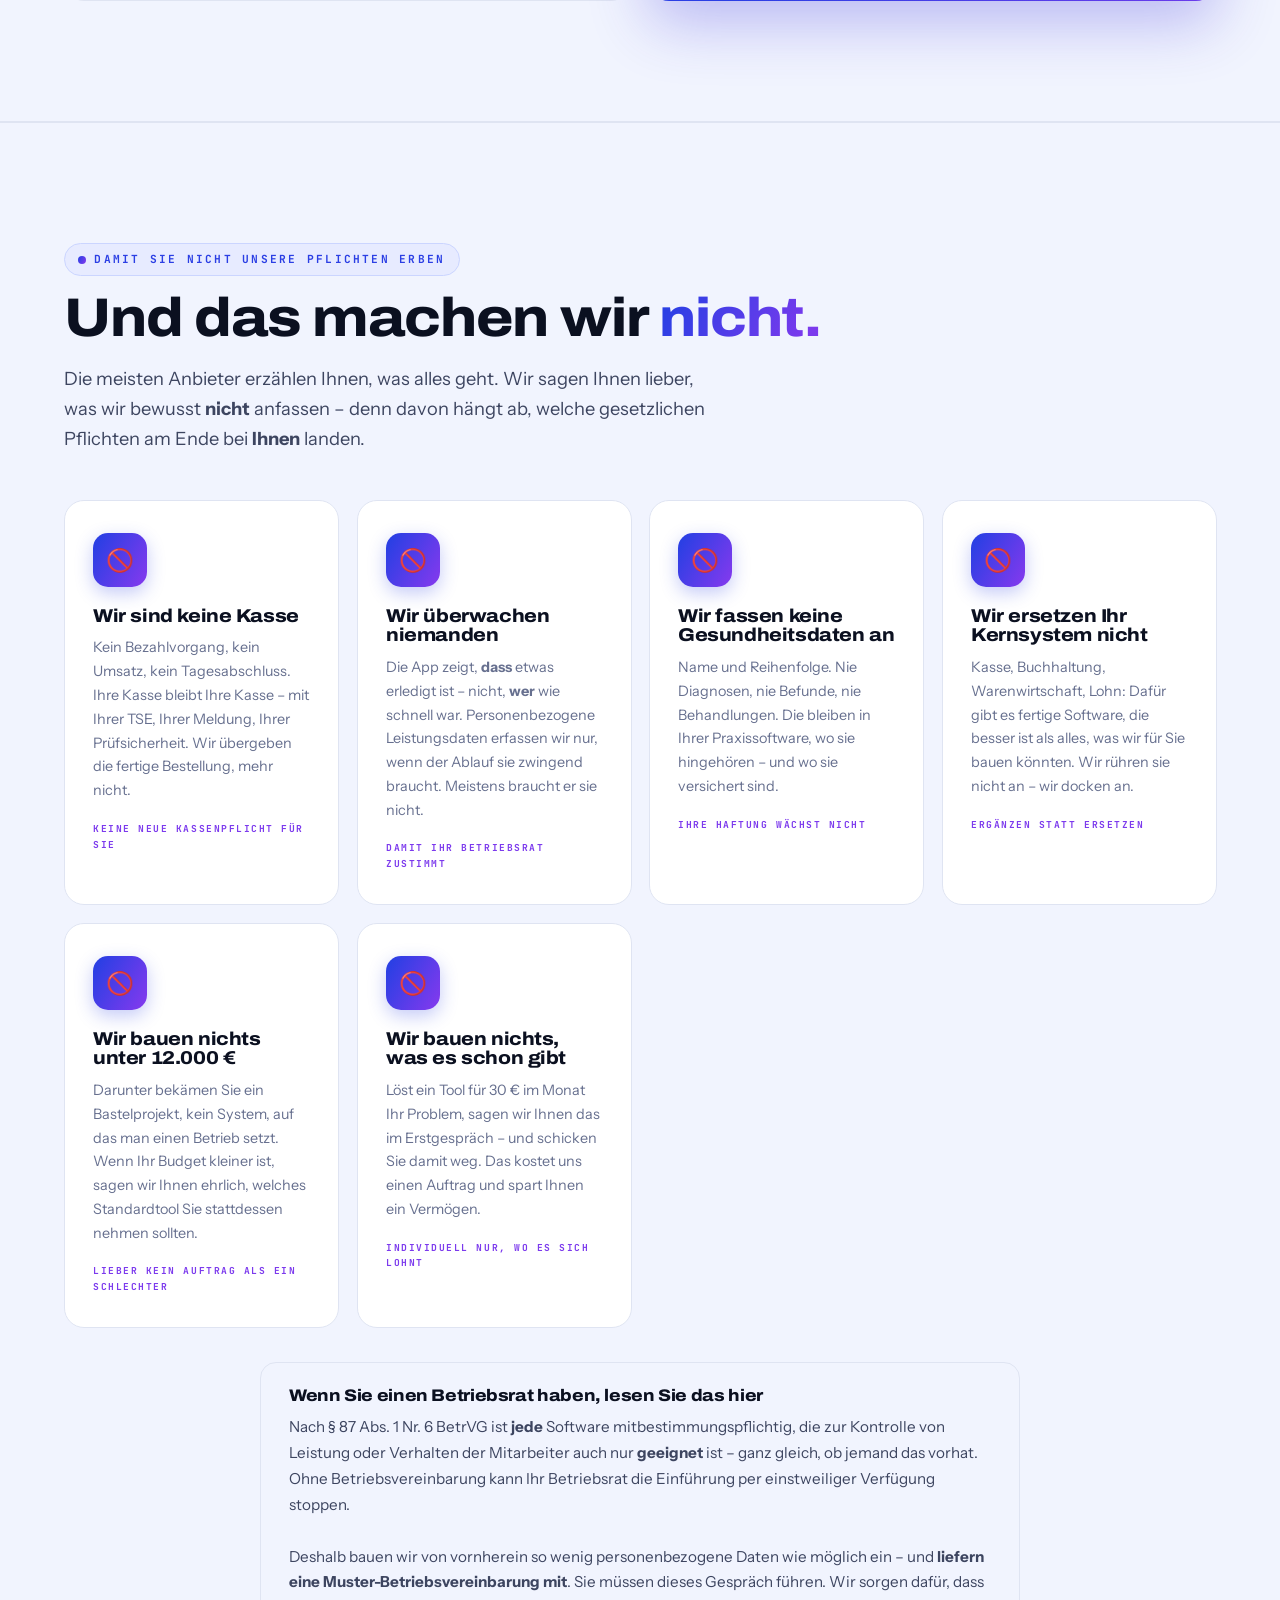
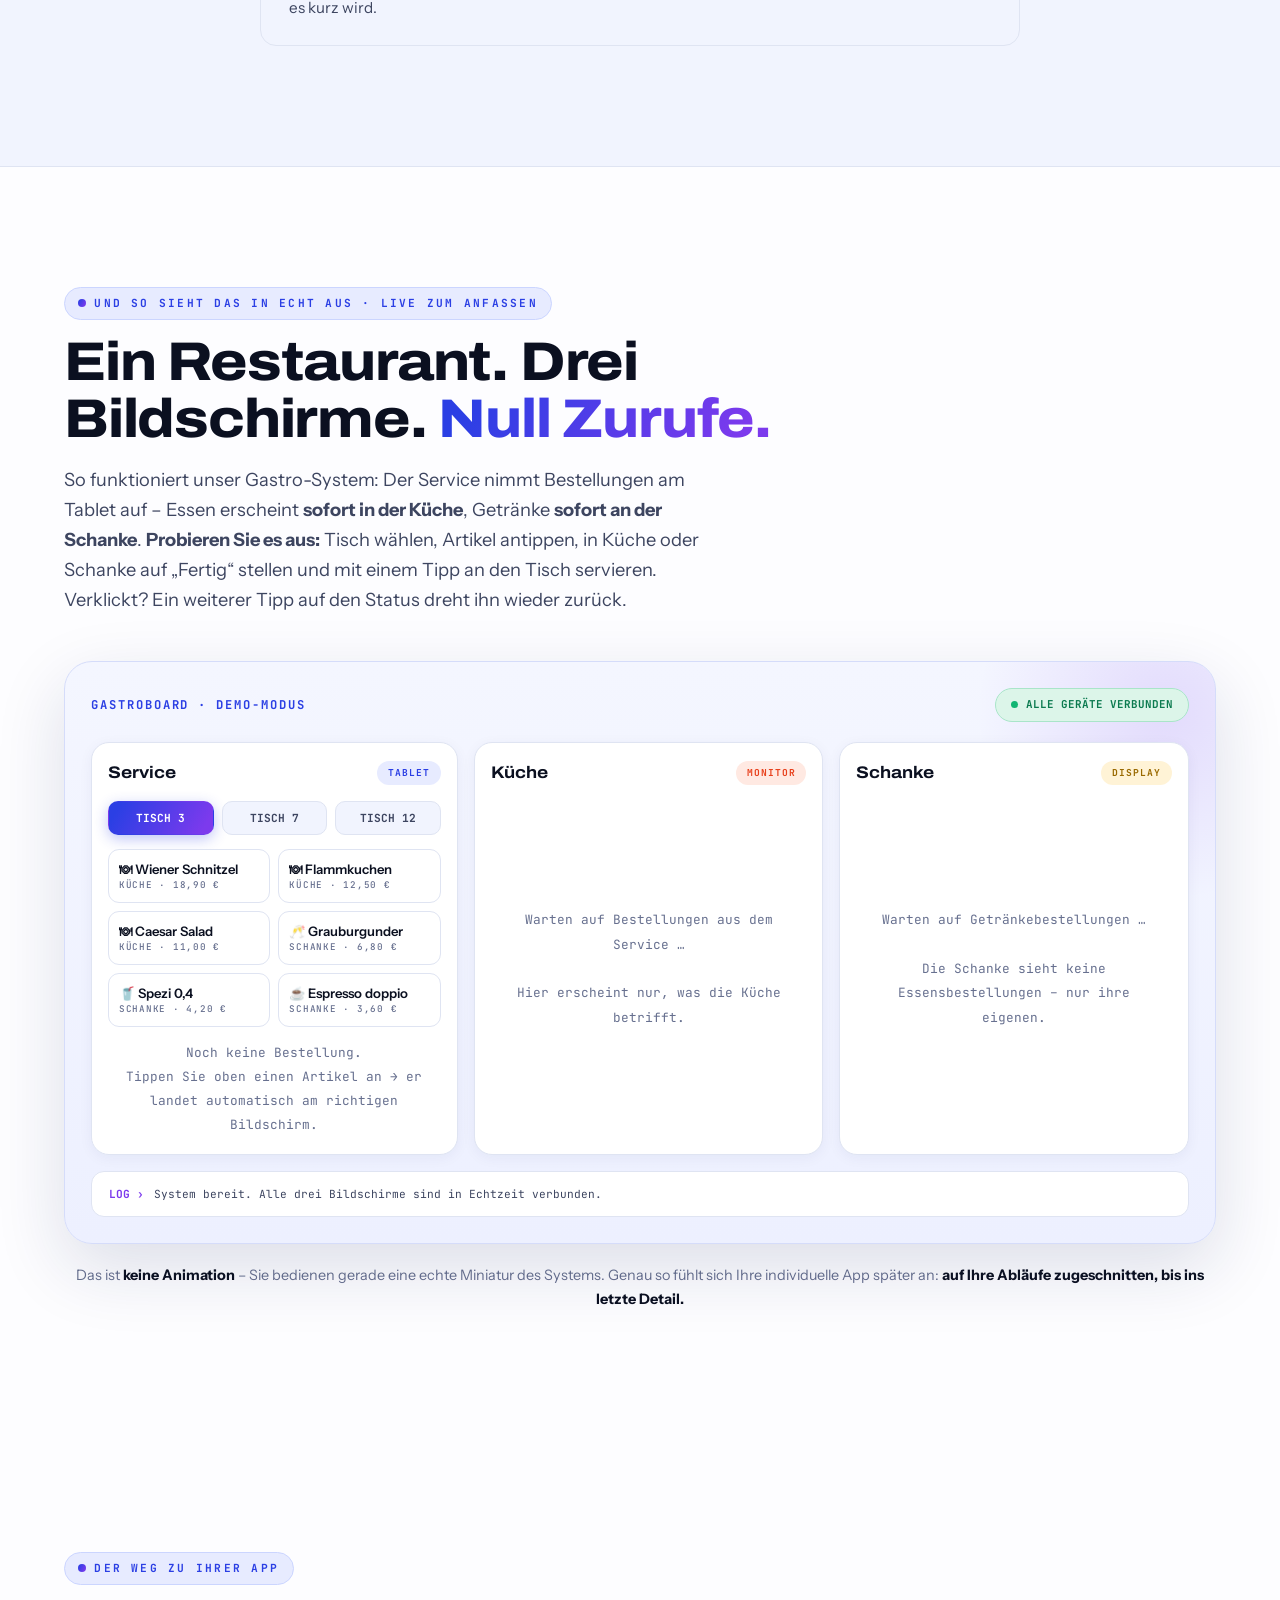
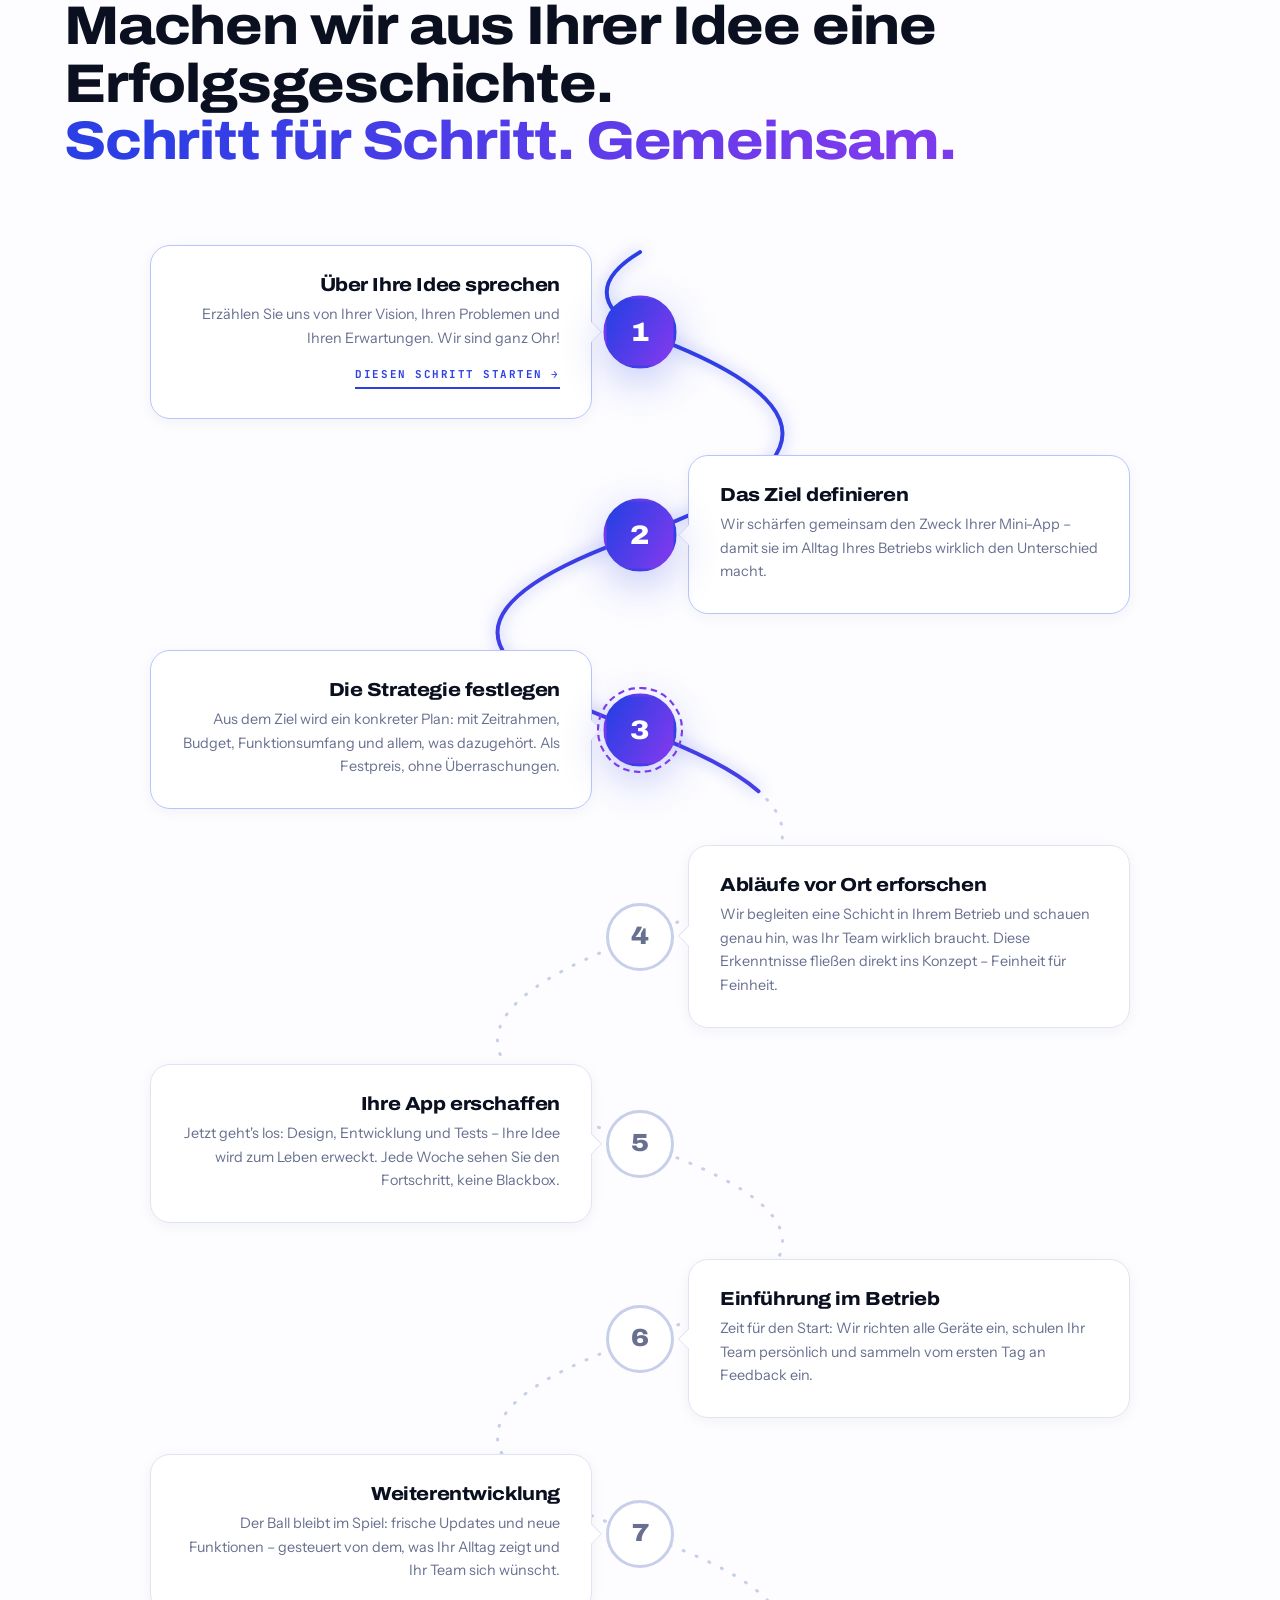
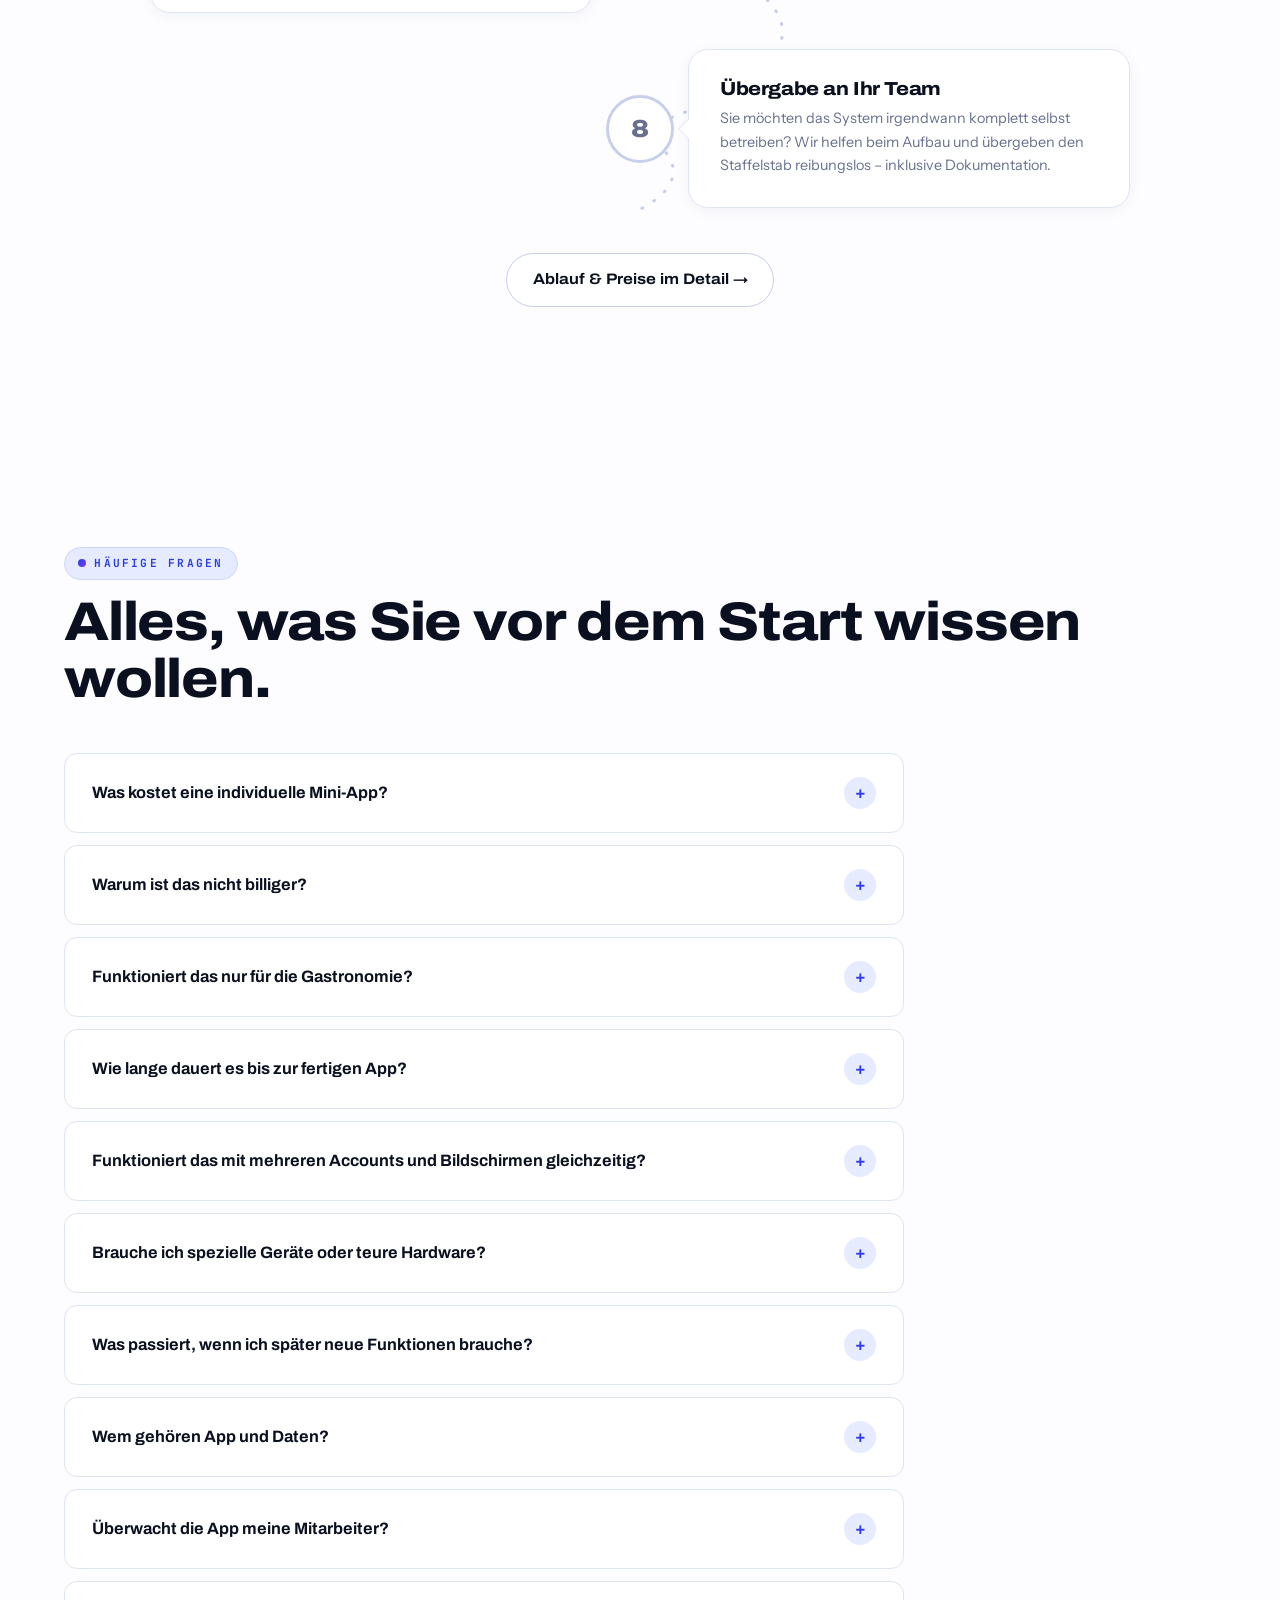
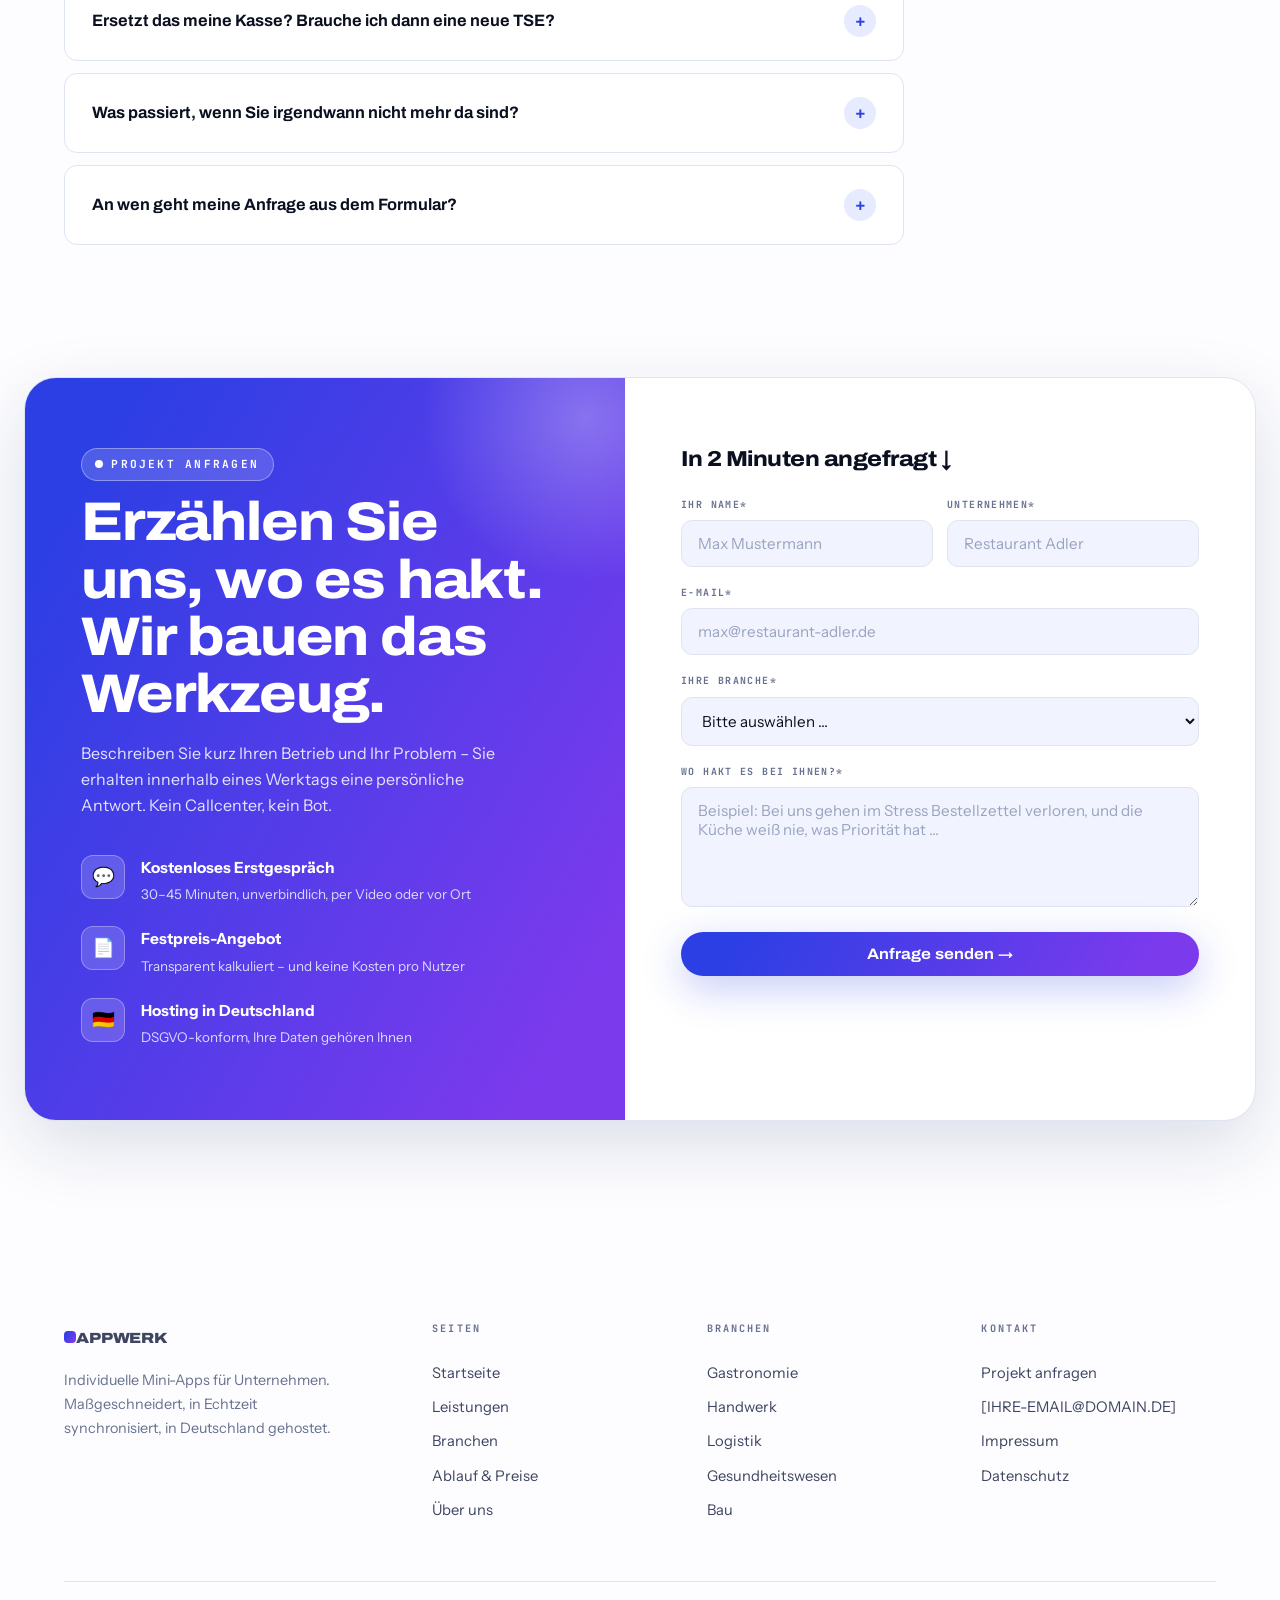
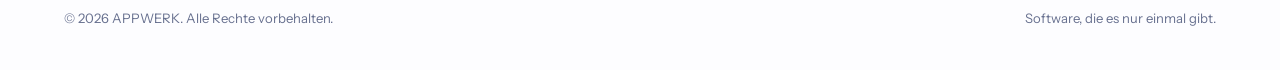
==== commit d2eeb09f: "Add files via upload" ====
--- a/index.html
+++ b/index.html
@@ -755,13 +755,20 @@
 <!-- ============ WAS WIR NICHT MACHEN ============ -->
 <section class="section services">
   <div class="wrap">
-    <span class="eyebrow rv">Damit Sie nicht Ihre Zeit verschwenden</span>
+    <span class="eyebrow rv">Damit Sie nicht unsere Pflichten erben</span>
     <h2 class="rv rv-d1">Und das machen wir <span class="grad-text">nicht.</span></h2>
-    <p class="lead rv rv-d2">Die meisten Anbieter erzählen Ihnen, was alles geht. Wir sagen Ihnen lieber vorher, wo wir die Falschen sind – das spart uns beiden das dritte Meeting.</p>
+    <p class="lead rv rv-d2">Die meisten Anbieter erzählen Ihnen, was alles geht. Wir sagen Ihnen lieber, was wir bewusst <b>nicht</b> anfassen – denn davon hängt ab, welche gesetzlichen Pflichten am Ende bei <b>Ihnen</b> landen.</p>
     <div class="svc-grid">
+      <div class="svc rv"><div class="ico">🚫</div><h3>Wir sind keine Kasse</h3><p>Kein Bezahlvorgang, kein Umsatz, kein Tagesabschluss. Ihre Kasse bleibt Ihre Kasse – mit Ihrer TSE, Ihrer Meldung, Ihrer Prüfsicherheit. Wir übergeben die fertige Bestellung, mehr nicht.</p><span class="tagline">Keine neue Kassenpflicht für Sie</span></div>
+      <div class="svc rv rv-d1"><div class="ico">🚫</div><h3>Wir überwachen niemanden</h3><p>Die App zeigt, <b>dass</b> etwas erledigt ist – nicht, <b>wer</b> wie schnell war. Personenbezogene Leistungsdaten erfassen wir nur, wenn der Ablauf sie zwingend braucht. Meistens braucht er sie nicht.</p><span class="tagline">Damit Ihr Betriebsrat zustimmt</span></div>
+      <div class="svc rv rv-d2"><div class="ico">🚫</div><h3>Wir fassen keine Gesundheitsdaten an</h3><p>Name und Reihenfolge. Nie Diagnosen, nie Befunde, nie Behandlungen. Die bleiben in Ihrer Praxissoftware, wo sie hingehören – und wo sie versichert sind.</p><span class="tagline">Ihre Haftung wächst nicht</span></div>
       <div class="svc rv"><div class="ico">🚫</div><h3>Wir ersetzen Ihr Kernsystem nicht</h3><p>Kasse, Buchhaltung, Warenwirtschaft, Lohn: Dafür gibt es fertige Software, die besser ist als alles, was wir für Sie bauen könnten. Wir rühren sie nicht an – wir docken an.</p><span class="tagline">Ergänzen statt ersetzen</span></div>
       <div class="svc rv rv-d1"><div class="ico">🚫</div><h3>Wir bauen nichts unter 12.000&nbsp;€</h3><p>Darunter bekämen Sie ein Bastelprojekt, kein System, auf das man einen Betrieb setzt. Wenn Ihr Budget kleiner ist, sagen wir Ihnen ehrlich, welches Standardtool Sie stattdessen nehmen sollten.</p><span class="tagline">Lieber kein Auftrag als ein schlechter</span></div>
       <div class="svc rv rv-d2"><div class="ico">🚫</div><h3>Wir bauen nichts, was es schon gibt</h3><p>Löst ein Tool für 30&nbsp;€ im Monat Ihr Problem, sagen wir Ihnen das im Erstgespräch – und schicken Sie damit weg. Das kostet uns einen Auftrag und spart Ihnen ein Vermögen.</p><span class="tagline">Individuell nur, wo es sich lohnt</span></div>
+    </div>
+    <div class="wrap" style="max-width:760px;margin:34px auto 0;padding:24px 28px;border:1.5px solid var(--line);border-radius:16px;background:var(--paper-2)">
+      <h3 style="font-size:1.05rem;margin-bottom:10px">Wenn Sie einen Betriebsrat haben, lesen Sie das hier</h3>
+      <p style="color:var(--ink-2);font-size:.95rem;line-height:1.7;margin:0">Nach § 87 Abs. 1 Nr. 6 BetrVG ist <b>jede</b> Software mitbestimmungspflichtig, die zur Kontrolle von Leistung oder Verhalten der Mitarbeiter auch nur <b>geeignet</b> ist – ganz gleich, ob jemand das vorhat. Ohne Betriebsvereinbarung kann Ihr Betriebsrat die Einführung per einstweiliger Verfügung stoppen.<br><br>Deshalb bauen wir von vornherein so wenig personenbezogene Daten wie möglich ein – und <b>liefern eine Muster-Betriebsvereinbarung mit</b>. Sie müssen dieses Gespräch führen. Wir sorgen dafür, dass es kurz wird.</p>
     </div>
   </div>
 </section>
@@ -929,6 +936,8 @@
       <details class="faq"><summary>Brauche ich spezielle Geräte oder teure Hardware?<span class="pl">+</span></summary><div class="a">Nein. Unsere Apps laufen im Browser – auf handelsüblichen Tablets, Monitoren und Smartphones, die Sie oft schon haben. Wenn neue Geräte sinnvoll sind, beraten wir herstellerneutral und richten alles für Sie ein.</div></details>
       <details class="faq"><summary>Was passiert, wenn ich später neue Funktionen brauche?<span class="pl">+</span></summary><div class="a">Genau dafür sind Mini-Apps gemacht: Sie wachsen mit. Ein kurzes Gespräch, ein Angebot, und die neue Funktion wird eingebaut – ohne dass Sie das System wechseln müssen. Egal ob Küche, Werkbank oder Lagerhalle.</div></details>
       <details class="faq"><summary>Wem gehören App und Daten?<span class="pl">+</span></summary><div class="a">Ihnen. Sie erhalten volle Nutzungsrechte an Ihrer App, und Ihre Daten werden DSGVO-konform in Deutschland gehostet. Auf Wunsch betreiben wir das System auch komplett auf Ihrer eigenen Infrastruktur.</div></details>
+      <details class="faq"><summary>Überwacht die App meine Mitarbeiter?<span class="pl">+</span></summary><div class="a"><b>Nein – und wir bauen sie bewusst so, dass sie es auch nicht kann.</b> Die App zeigt, <i>dass</i> ein Auftrag erledigt ist, nicht <i>wer</i> wie schnell war. Personenbezogene Leistungsdaten erfassen wir nur, wenn der Ablauf sie zwingend braucht.<br><br>Wichtig zu wissen: Nach § 87 Abs. 1 Nr. 6 BetrVG ist Software schon dann mitbestimmungspflichtig, wenn sie zur Leistungskontrolle <b>geeignet</b> ist – auch ohne jede Überwachungsabsicht. Falls Sie einen Betriebsrat haben, liefern wir eine Muster-Betriebsvereinbarung mit. Das ist kein Rechtsrat, aber es erspart Ihnen die böse Überraschung kurz vor dem Rollout.</div></details>
+      <details class="faq"><summary>Ersetzt das meine Kasse? Brauche ich dann eine neue TSE?<span class="pl">+</span></summary><div class="a"><b>Nein und nein.</b> Wir bauen keine Kassenfunktion: kein Bezahlvorgang, kein Umsatz, kein Tagesabschluss. Kassiert wird weiter in Ihrer bestehenden Kasse – mit Ihrer TSE, Ihrer Meldung, Ihrer Prüfsicherheit.<br><br>Das ist Absicht. Ein System mit Kassenfunktion fällt unter § 146a AO und löst bei <b>Ihnen</b> neue Pflichten aus. Die wollen wir Ihnen nicht einhandeln – wir wollen nur, dass der Zettelkrieg zwischen Service und Küche aufhört.</div></details>
       <details class="faq"><summary>Was passiert, wenn Sie irgendwann nicht mehr da sind?<span class="pl">+</span></summary><div class="a">Die berechtigte Frage – und wir beantworten sie vertraglich, nicht mit einem Versprechen. Sie bekommen den vollständigen Quellcode, die Dokumentation und Ihre Daten. Damit kann jeder andere Entwickler weiterarbeiten. Wir bauen kein System, das Sie an uns fesselt – sondern eins, das Sie behalten, auch ohne uns.</div></details>
       <details class="faq"><summary>An wen geht meine Anfrage aus dem Formular?<span class="pl">+</span></summary><div class="a">Ihre Nachricht geht direkt an <b>[IHRE-EMAIL@DOMAIN.DE]</b> – dieselbe Adresse finden Sie im <a href="impressum.html" style="color:var(--cobalt);font-weight:600">Impressum</a>. Es antwortet ein Mensch, kein automatisches System, in der Regel innerhalb eines Werktags.</div></details>
     </div>
